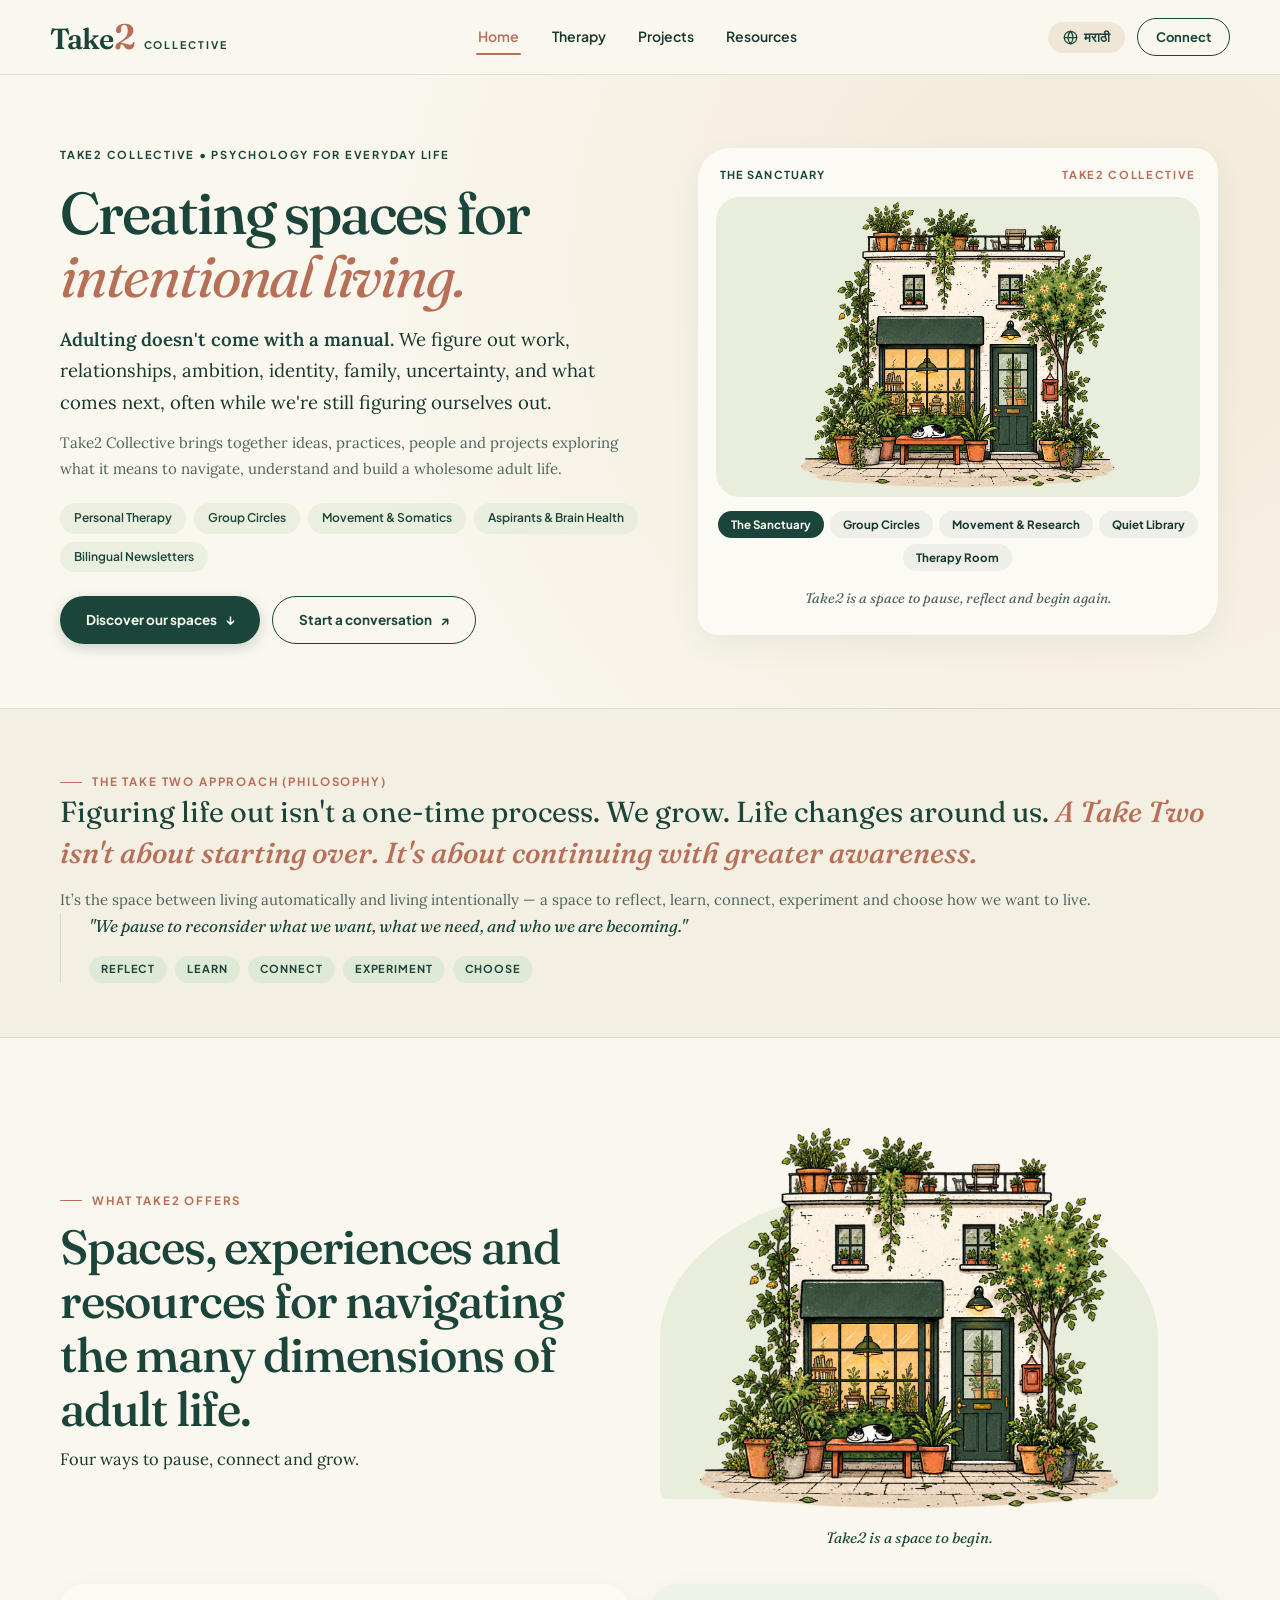
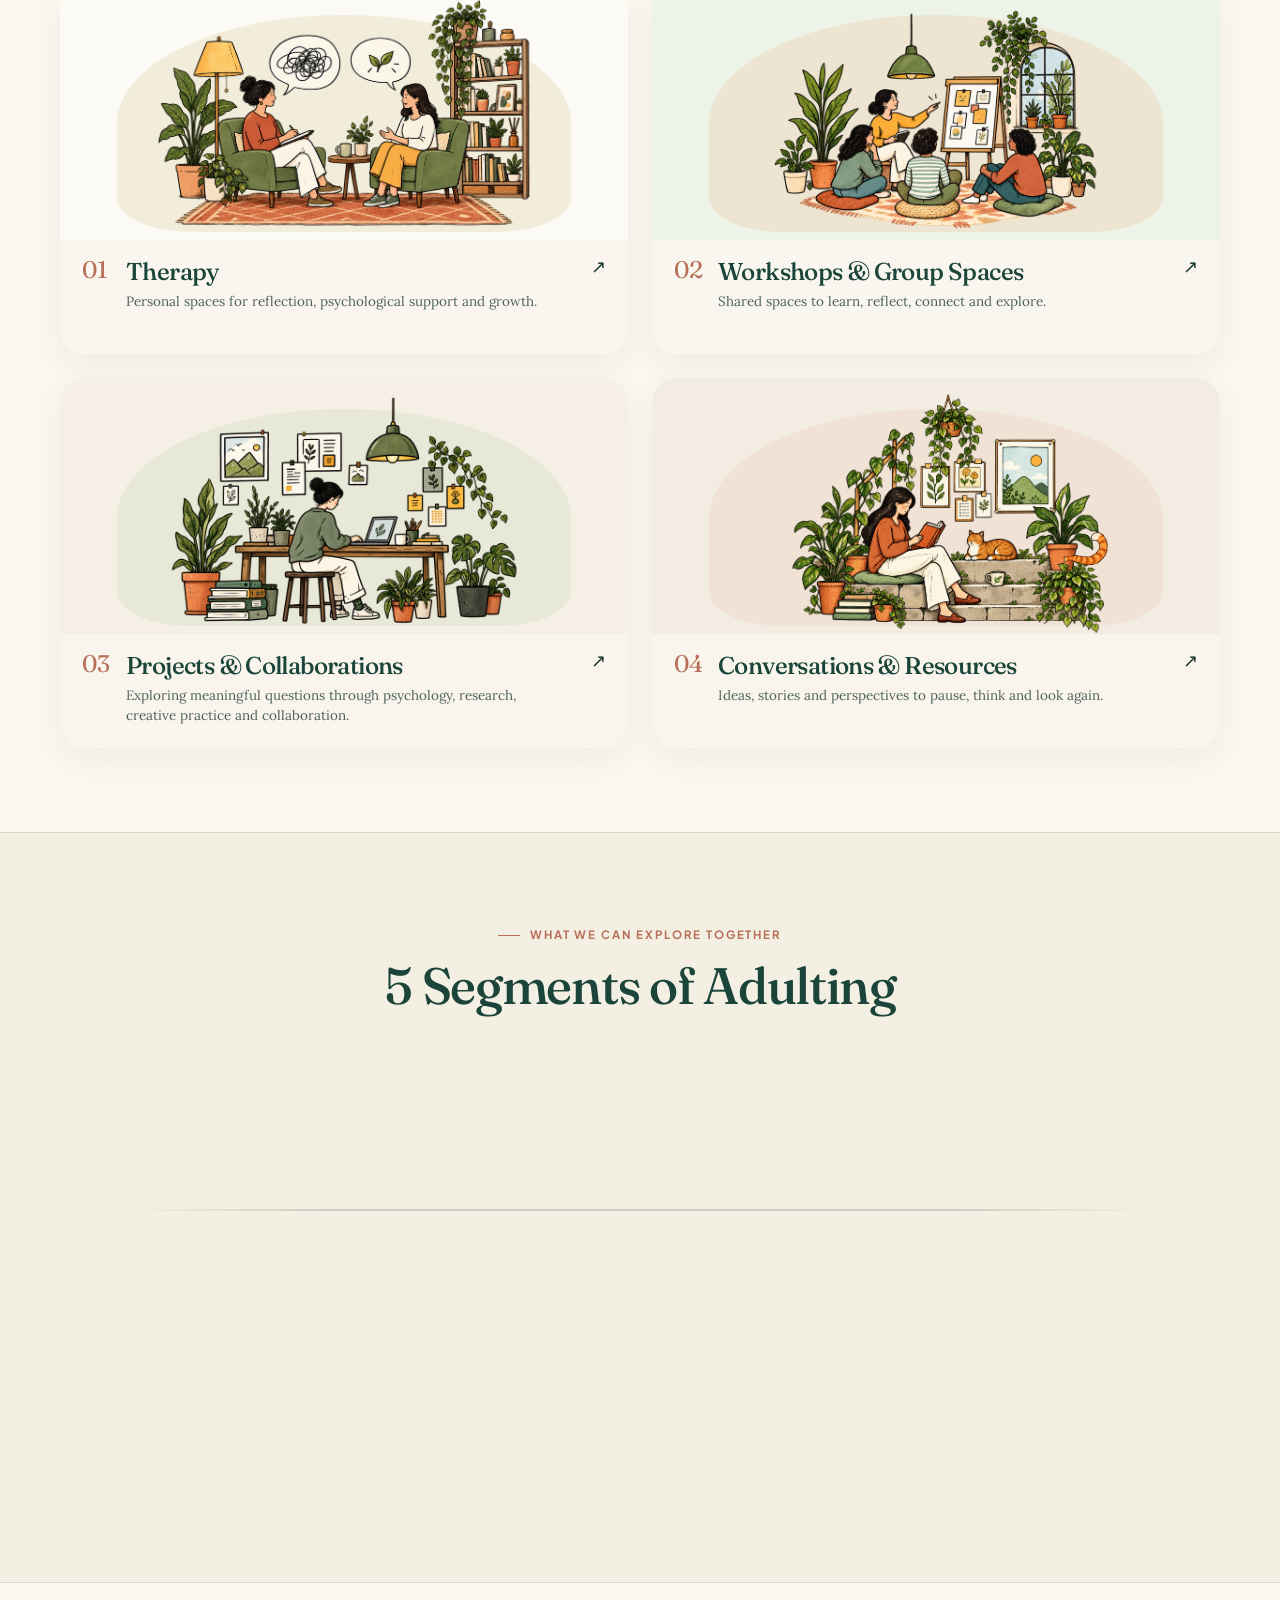
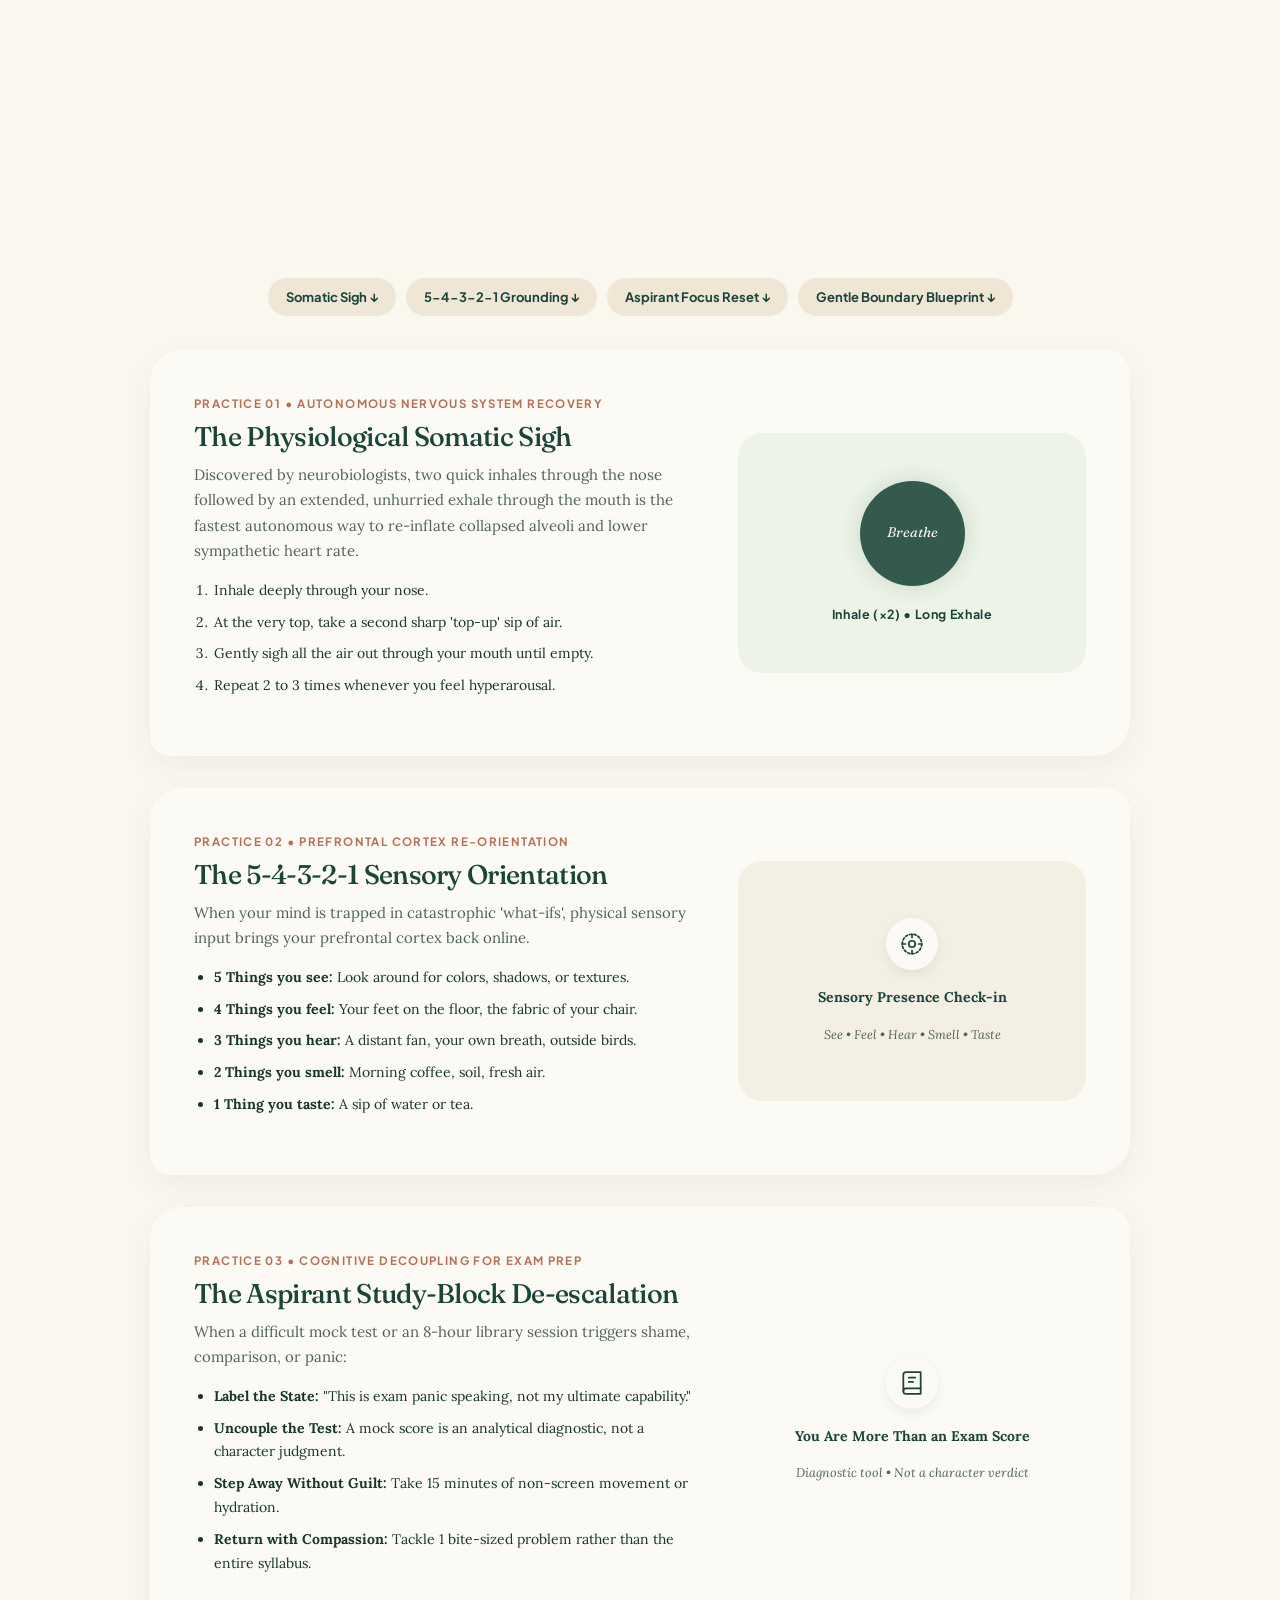
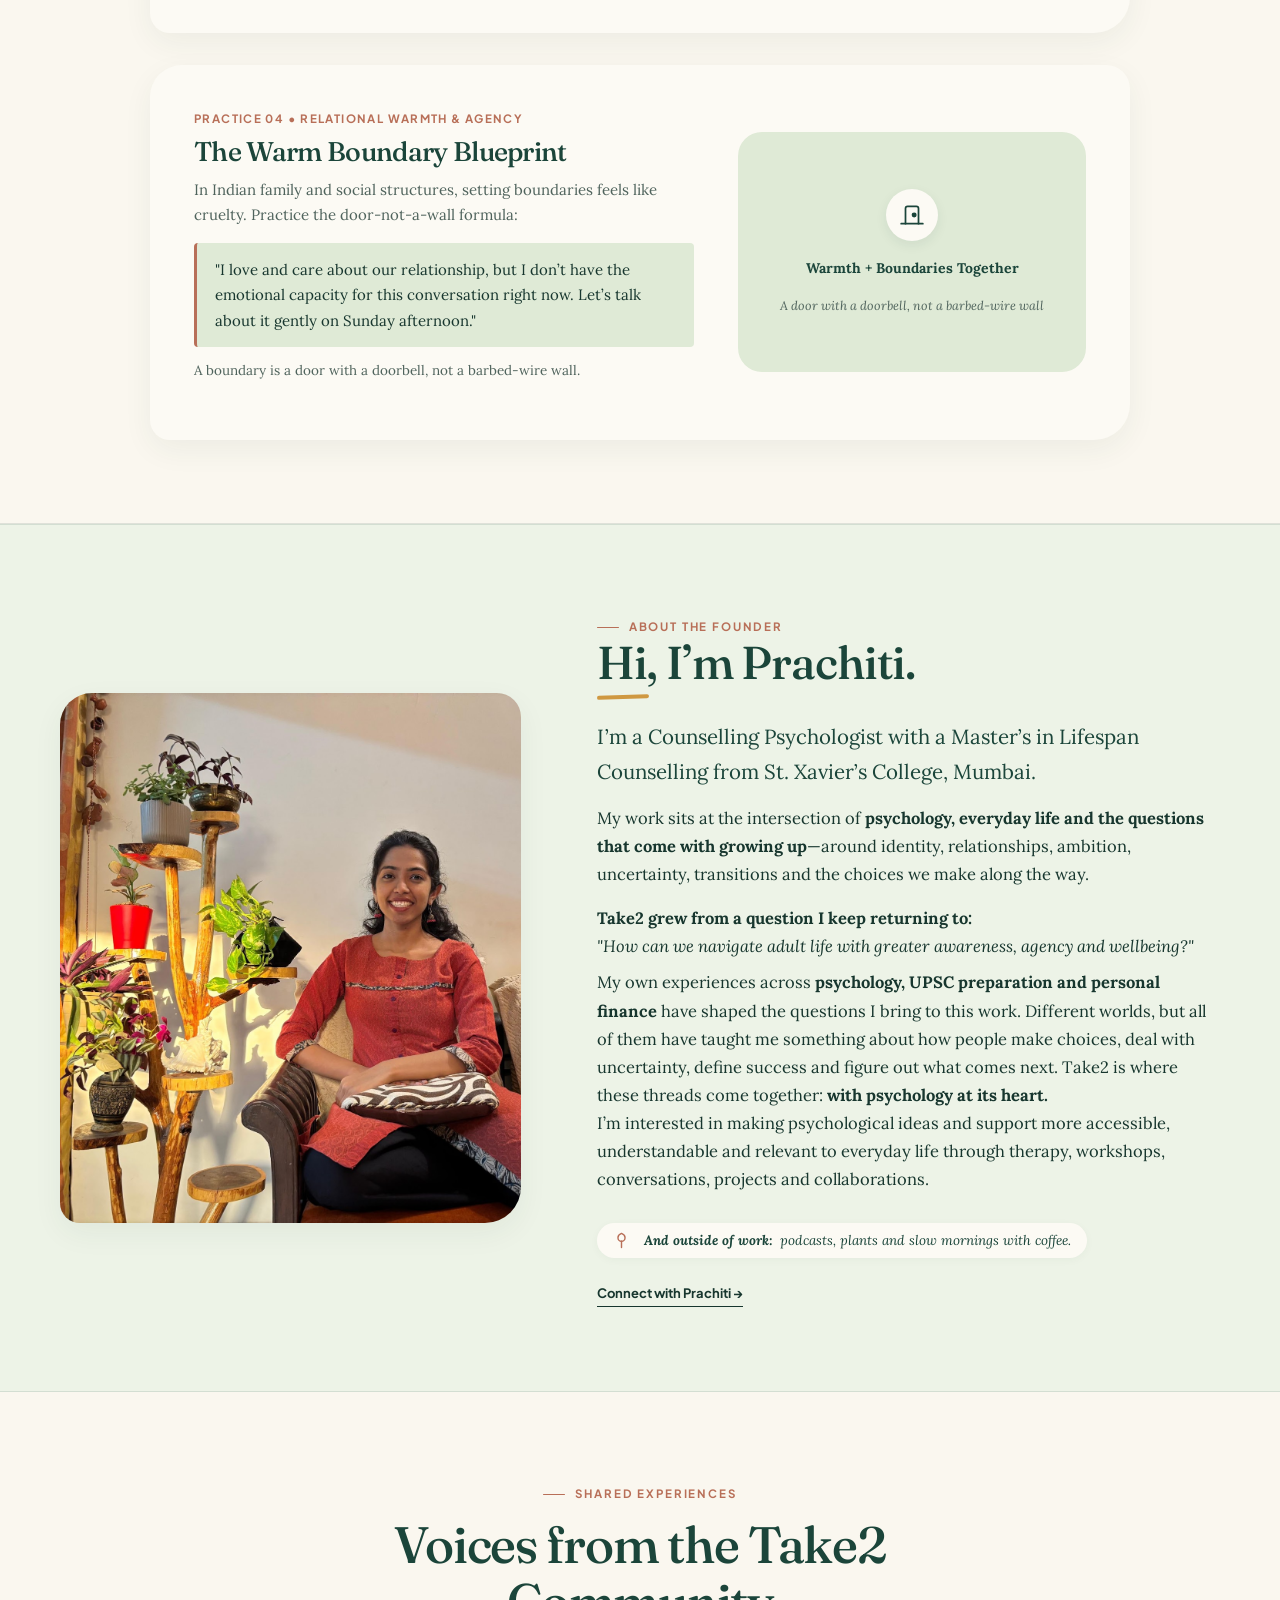
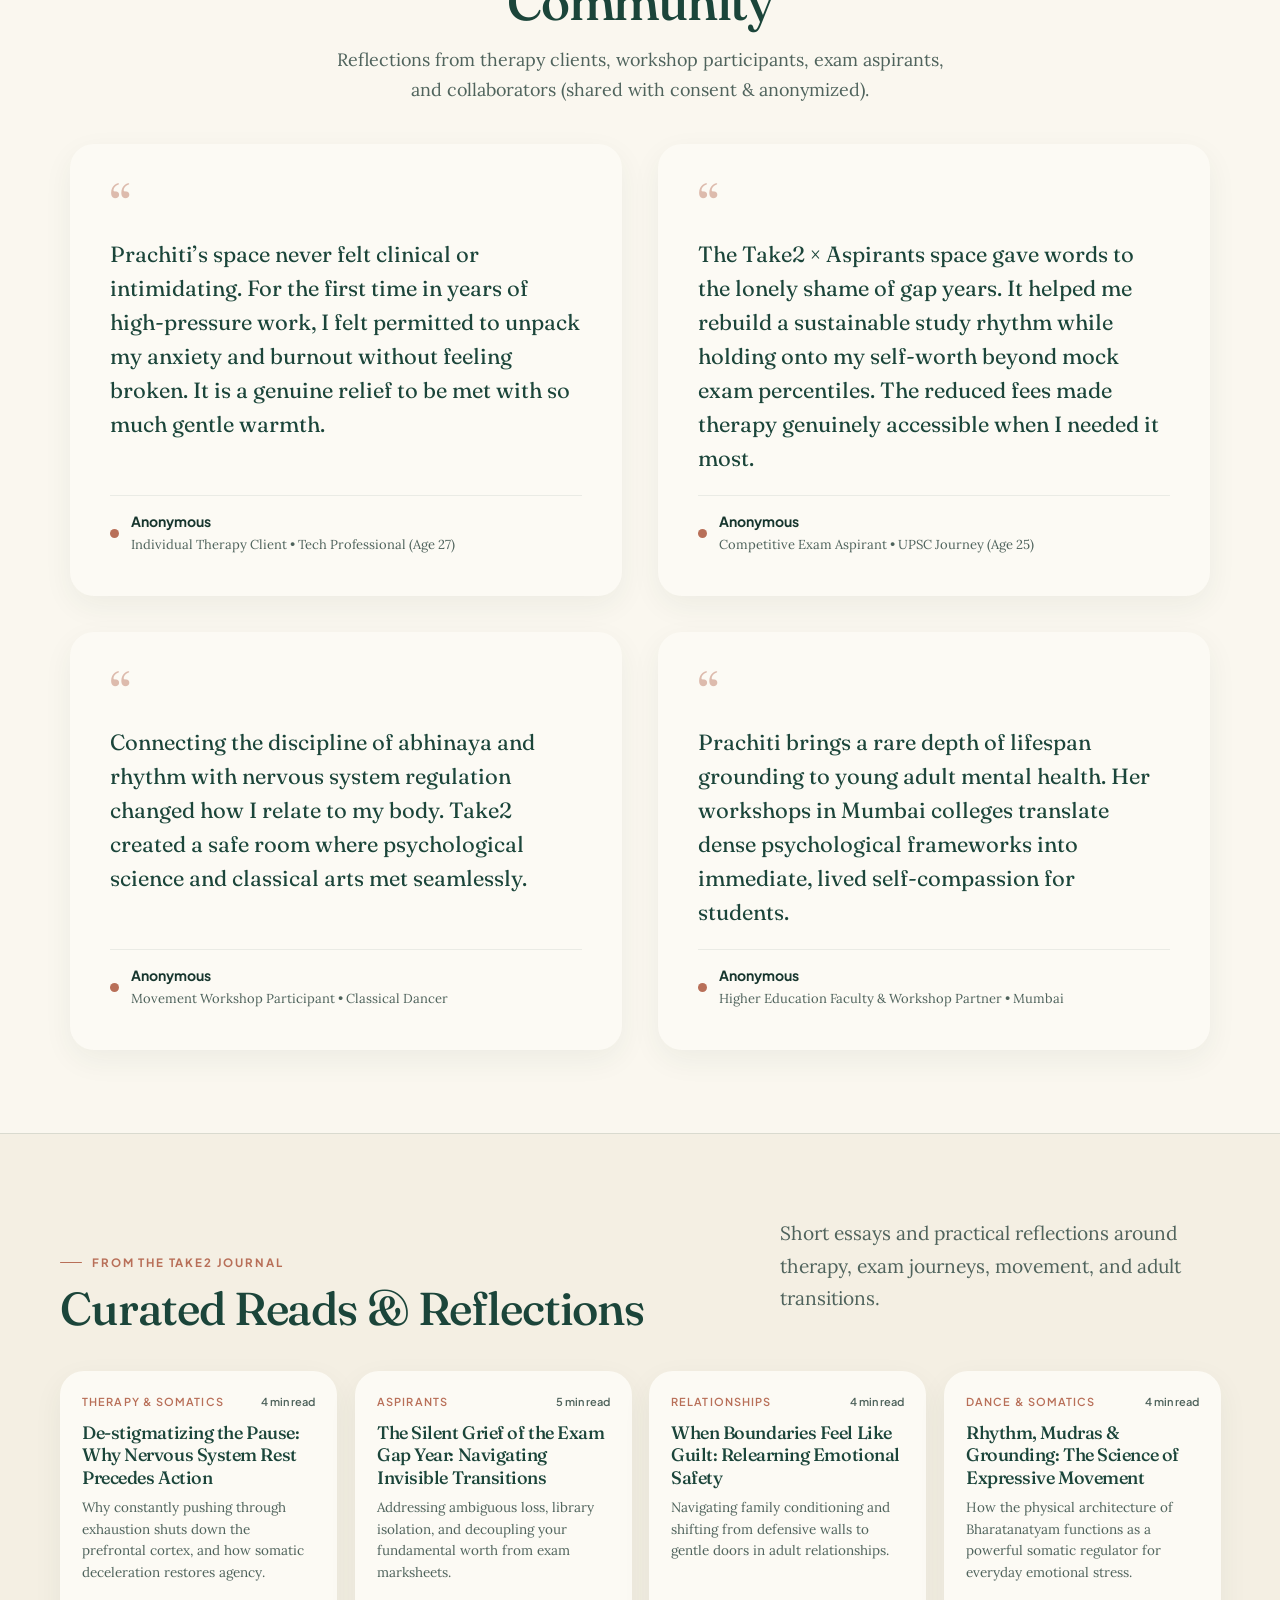
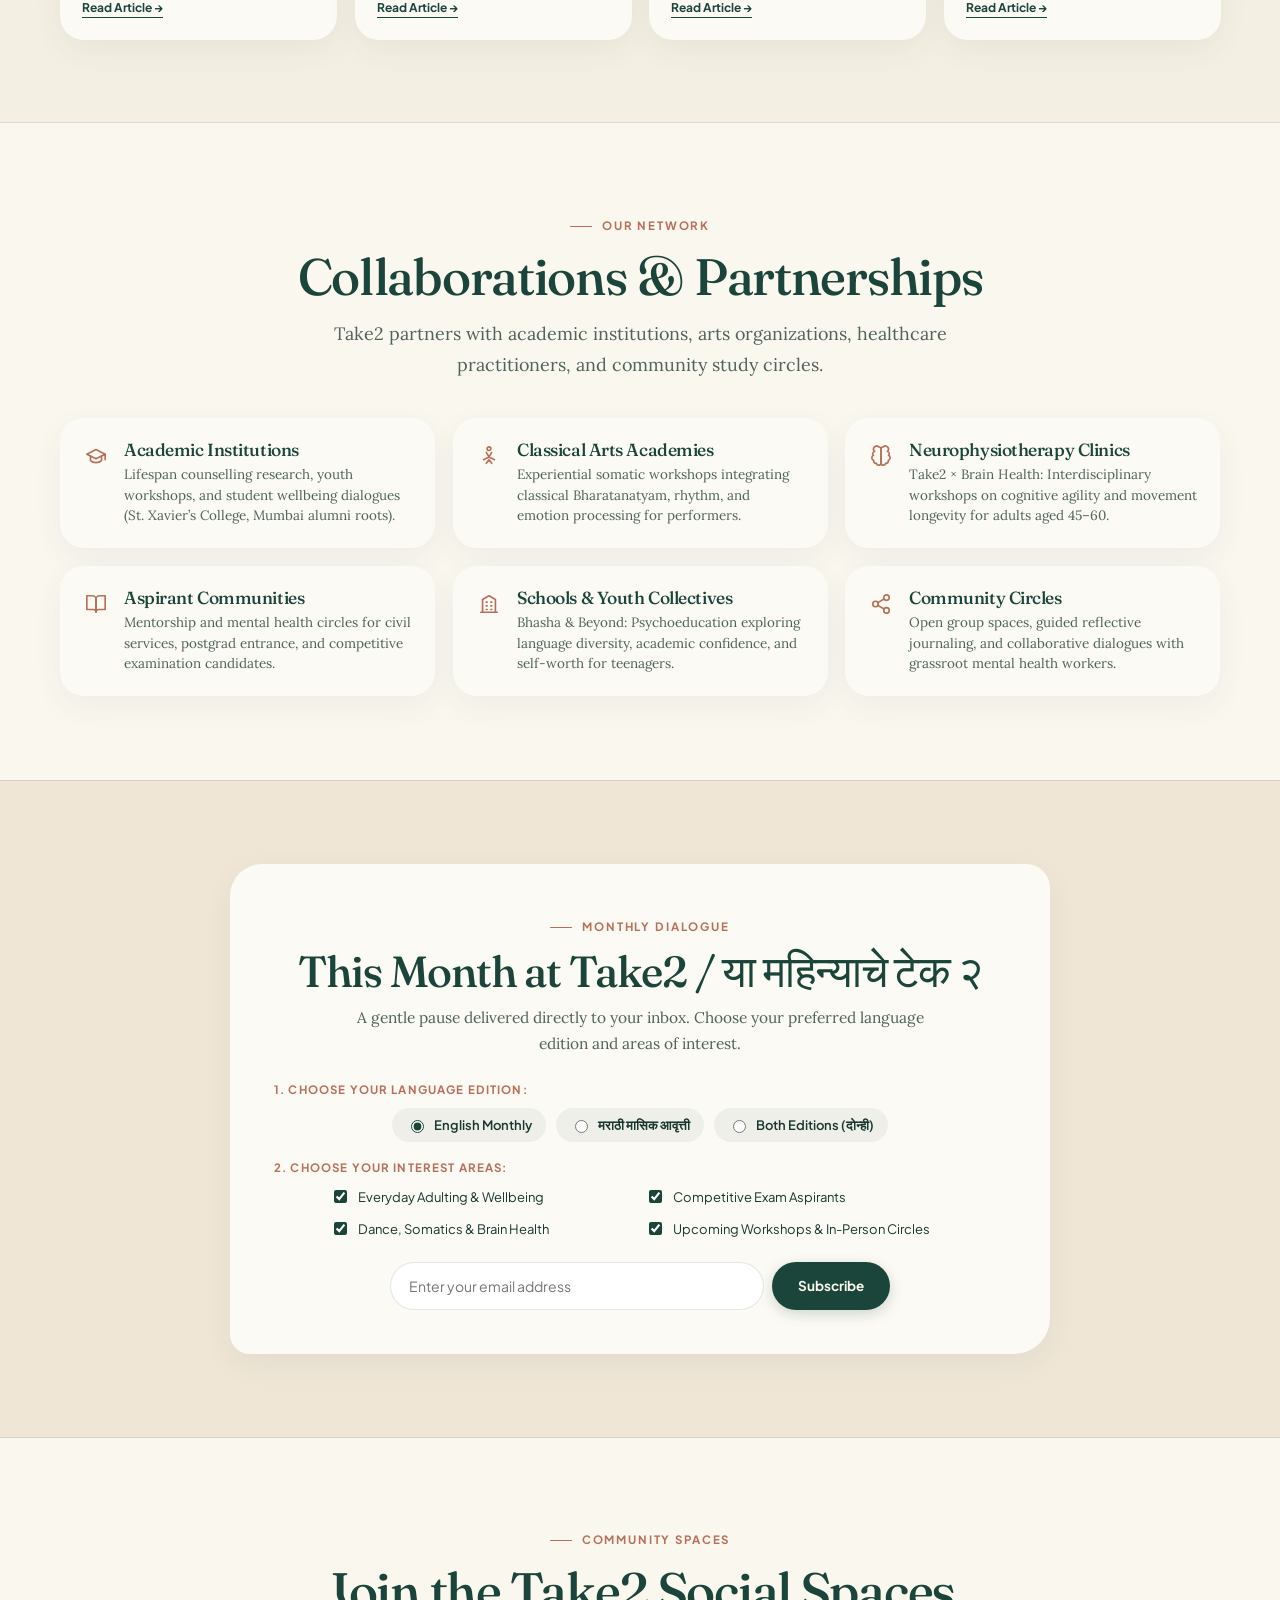
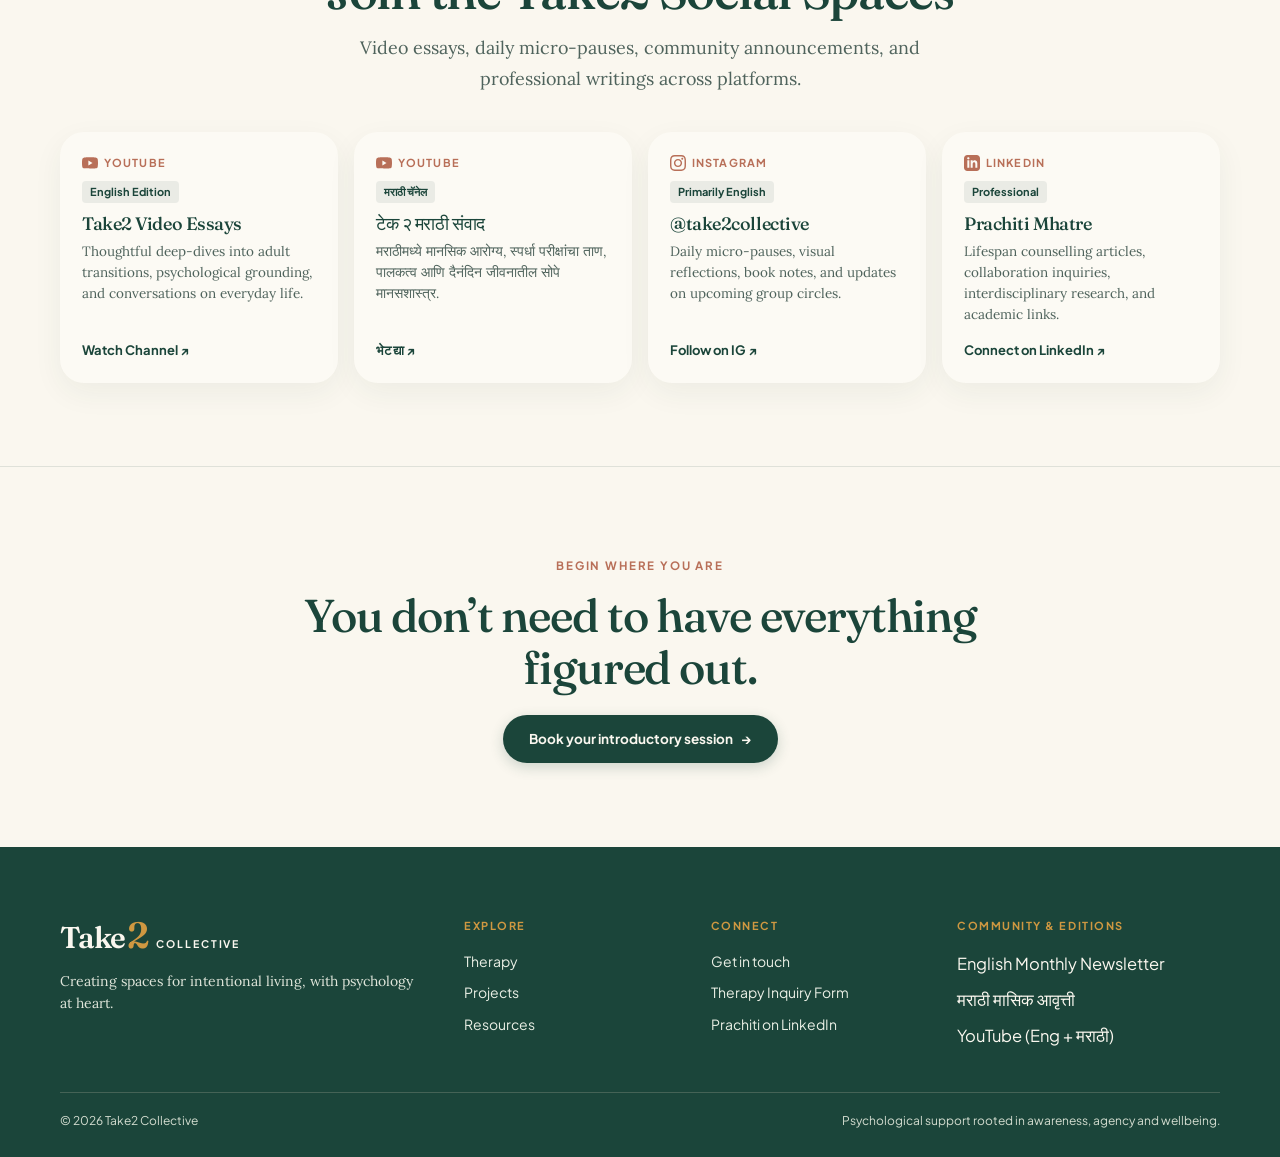
==== index.html @ 2ec609bd "Revamp Take2 Collective website: Unboxed cozy sanctuary design, smooth scroll animations, mobile opt" ====
<!doctype html>
<html lang="en">
<head>
  <meta charset="utf-8">
  <meta name="viewport" content="width=device-width, initial-scale=1">
  <meta name="theme-color" content="#1A463B">
  <title>Take2 Collective — Creating spaces for intentional living</title>
  <meta name="description" content="Take2 Collective brings together ideas, practices, people and projects exploring what it means to navigate, understand and build a wholesome adult life.">
  <link rel="icon" type="image/svg+xml" href="data:image/svg+xml,%3Csvg xmlns='http://www.w3.org/2000/svg' viewBox='0 0 64 64'%3E%3Crect width='64' height='64' rx='17' fill='%231D443C'/%3E%3Cpath d='M13 42c8-13 16-21 25-22 8-1 13 3 13 9 0 8-9 13-21 16' fill='none' stroke='%23F8F5EB' stroke-width='6' stroke-linecap='round'/%3E%3Ccircle cx='45' cy='17' r='5' fill='%23D6A33B'/%3E%3C/svg%3E">
  <link rel="stylesheet" href="styles.css">
</head>
<body>
  <!-- Top Reading / Flow Progress Indicator -->
  <div class="scroll-progress-line" id="scrollProgressLine" aria-hidden="true"></div>

  <a class="skip" href="#main">Skip to content</a>

  <!-- Header -->
  <header class="site-header" id="siteHeader">
    <div class="header-inner">
      <a class="brand" href="index.html" aria-label="Take2 Collective home">
        Take<span class="brand-mark">2</span><span>Collective</span>
      </a>
      
      <nav class="desktop-nav" aria-label="Main navigation">
        <a href="index.html" aria-current="page" data-i18n="nav.home">Home</a>
        <a href="therapy.html" data-i18n="nav.therapy">Therapy</a>
        <a href="projects.html" data-i18n="nav.projects">Projects</a>
        <a href="resources.html" data-i18n="nav.resources">Resources</a>
      </nav>

      <div class="header-actions">
        <!-- Marathi / English Language Toggle -->
        <button type="button" class="lang-toggle-btn" aria-label="Switch language to Marathi">
          <svg width="15" height="15" viewBox="0 0 24 24" fill="none" stroke="currentColor" stroke-width="2" stroke-linecap="round" stroke-linejoin="round">
            <circle cx="12" cy="12" r="10"></circle>
            <line x1="2" y1="12" x2="22" y2="12"></line>
            <path d="M12 2a15.3 15.3 0 0 1 4 10 15.3 15.3 0 0 1-4 10 15.3 15.3 0 0 1-4-10 15.3 15.3 0 0 1 4-10z"></path>
          </svg>
          <span class="lang-label">मराठी</span>
        </button>
        <a class="nav-cta" href="connect.html" data-i18n="nav.cta">Connect</a>
      </div>

      <details class="mobile-nav">
        <summary>Menu</summary>
        <nav aria-label="Mobile navigation">
          <a href="index.html" aria-current="page" data-i18n="nav.home">Home</a>
          <a href="therapy.html" data-i18n="nav.therapy">Therapy</a>
          <a href="projects.html" data-i18n="nav.projects">Projects</a>
          <a href="resources.html" data-i18n="nav.resources">Resources</a>
          <a href="connect.html" data-i18n="nav.connect">Connect</a>
        </nav>
      </details>
    </div>
  </header>

  <main id="main">
    <!-- Hero Section: Creating spaces for intentional living -->
    <section class="home-hero" aria-labelledby="hero-title">
      <div class="wrap home-hero-grid">
        <div class="home-hero-copy reveal-on-scroll">
          <div class="hero-kicker">
            <span class="hero-kicker-badge" data-i18n="hero.kicker">Take2 Collective • Psychology for Everyday Life</span>
          </div>

          <h1 id="hero-title" data-i18n="hero.title">
            Creating spaces for <em>intentional living.</em>
          </h1>

          <p class="hero-premise" data-i18n="hero.premise">
            <strong>Adulting doesn't come with a manual.</strong> We figure out work, relationships, ambition, identity, family, uncertainty, and what comes next, often while we're still figuring ourselves out.
          </p>

          <p class="hero-collective-desc" data-i18n="hero.collective">
            Take2 Collective brings together ideas, practices, people and projects exploring what it means to navigate, understand and build a wholesome adult life.
          </p>

          <!-- Core Scope Badges -->
          <div class="hero-pillars-row" aria-label="Take2 Pillars">
            <span class="pillar-badge" data-i18n="hero.tag.therapy">Personal Therapy</span>
            <span class="pillar-badge" data-i18n="hero.tag.workshops">Group Circles</span>
            <span class="pillar-badge" data-i18n="hero.tag.dance">Movement &amp; Somatics</span>
            <span class="pillar-badge" data-i18n="hero.tag.aspirants">Aspirants &amp; Brain Health</span>
            <span class="pillar-badge" data-i18n="hero.tag.newsletter">Bilingual Newsletters</span>
          </div>

          <div class="button-row">
            <a class="button button-primary" href="#offers-title" data-i18n="hero.btn.spaces">
              Discover our spaces <span aria-hidden="true">↓</span>
            </a>
            <a class="button button-outline" href="connect.html" data-i18n="hero.btn.connect">
              Start a conversation <span aria-hidden="true">↗</span>
            </a>
          </div>
        </div>

        <!-- Interactive Collective Sanctuary Showcase -->
        <div class="hero-sanctuary-stage reveal-on-scroll reveal-slide-right">
          <div class="sanctuary-card">
            <div class="sanctuary-header">
              <span class="sanctuary-badge" id="heroSpaceBadge">The Sanctuary</span>
              <span class="small-label">Take2 Collective</span>
            </div>

            <div class="sanctuary-canvas">
              <img id="heroSpaceImage" class="sanctuary-img" src="take2-house.png" alt="Illustrated Take2 sanctuary building surrounded by plants and warm light" width="650" height="540">
              <img class="falling-leaf leaf-one" src="falling-leaf.png" alt="" aria-hidden="true">
              <img class="falling-leaf leaf-two" src="falling-leaf.png" alt="" aria-hidden="true">
              <img class="falling-leaf leaf-three" src="falling-leaf.png" alt="" aria-hidden="true">
            </div>

            <!-- Space Switcher Tabs -->
            <div class="space-switcher-tabs" role="tablist" aria-label="Explore Collective Spaces">
              <button type="button" class="space-tab-btn active" data-space="house" role="tab" aria-selected="true">The Sanctuary</button>
              <button type="button" class="space-tab-btn" data-space="workshops" role="tab" aria-selected="false">Group Circles</button>
              <button type="button" class="space-tab-btn" data-space="movement" role="tab" aria-selected="false">Movement &amp; Research</button>
              <button type="button" class="space-tab-btn" data-space="resources" role="tab" aria-selected="false">Quiet Library</button>
              <button type="button" class="space-tab-btn" data-space="therapy" role="tab" aria-selected="false">Therapy Room</button>
            </div>

            <figcaption class="sanctuary-caption" id="heroSpaceCaption" data-i18n="offers.caption">
              Take2 is a space to pause, reflect and begin again.
            </figcaption>
          </div>
        </div>
      </div>
    </section>

    <!-- Embedded Philosophy Manifesto Scroll: Innovatively placed, removing the awkward standalone section -->
    <section class="philosophy-strip" aria-labelledby="philosophy-title">
      <div class="wrap">
        <div class="manifesto-box reveal-on-scroll">
          <div class="manifesto-copy">
            <span class="eyebrow" data-i18n="manifesto.title">The Take Two Approach (Philosophy)</span>
            <div class="manifesto-lead" data-i18n="manifesto.lead">
              Figuring life out isn't a one-time process. We grow. Life changes around us. <em>A Take Two isn't about starting over. It's about continuing with greater awareness.</em>
            </div>
            <p data-i18n="manifesto.desc">
              It’s the space between living automatically and living intentionally — a space to reflect, learn, connect, experiment and choose how we want to live.
            </p>
          </div>

          <div class="manifesto-side">
            <p class="manifesto-side-quote">
              "We pause to reconsider what we want, what we need, and who we are becoming."
            </p>
            <div class="manifesto-pillars-list">
              <span class="manifesto-pill">Reflect</span>
              <span class="manifesto-pill">Learn</span>
              <span class="manifesto-pill">Connect</span>
              <span class="manifesto-pill">Experiment</span>
              <span class="manifesto-pill">Choose</span>
            </div>
          </div>
        </div>
      </div>
    </section>

    <!-- What Take2 Offers -->
    <section class="section illustrated-offers" id="offers-title" aria-labelledby="offers-heading">
      <div class="wrap">
        <div class="offers-top reveal-on-scroll">
          <div class="offers-intro">
            <span class="eyebrow" data-i18n="offers.eyebrow">What Take2 Offers</span>
            <h2 id="offers-heading" data-i18n="offers.title">
              Spaces, experiences and resources for navigating the many dimensions of adult life.
            </h2>
            <p data-i18n="offers.lead">Four ways to pause, connect and grow.</p>
          </div>
          <figure class="house-stage">
            <img class="house-building" src="take2-house.png" alt="Illustrated Take2 building surrounded by plants" width="500" height="420" loading="lazy">
            <figcaption data-i18n="offers.caption">Take2 is a space to begin.</figcaption>
          </figure>
        </div>

        <div class="offer-gallery reveal-stagger">
          <!-- 01 Therapy -->
          <a class="offer-story therapy-story" href="therapy.html">
            <div class="offer-visual">
              <img src="therapy-illustration.png" alt="Two people in a comfortable conversation room" width="1581" height="995" loading="lazy">
            </div>
            <div class="offer-story-copy">
              <span class="offer-index">01</span>
              <div>
                <h3 data-i18n="offers.01.title">Therapy</h3>
                <p data-i18n="offers.01.desc">Personal spaces for reflection, psychological support and growth.</p>
              </div>
              <span class="story-arrow" aria-hidden="true">↗</span>
            </div>
          </a>

          <!-- 02 Workshops -->
          <a class="offer-story workshop-story" href="connect.html">
            <div class="offer-visual">
              <img src="offer-workshops.png" alt="A small group learning together in a supportive circle" width="1536" height="1024" loading="lazy">
            </div>
            <div class="offer-story-copy">
              <span class="offer-index">02</span>
              <div>
                <h3 data-i18n="offers.02.title">Workshops &amp; Group Spaces</h3>
                <p data-i18n="offers.02.desc">Shared spaces to learn, reflect, connect and explore.</p>
              </div>
              <span class="story-arrow" aria-hidden="true">↗</span>
            </div>
          </a>

          <!-- 03 Projects -->
          <a class="offer-story projects-story" href="projects.html">
            <div class="offer-visual">
              <img src="offer-projects.png" alt="Person exploring ideas at a desk with plants and notes" width="1536" height="1024" loading="lazy">
            </div>
            <div class="offer-story-copy">
              <span class="offer-index">03</span>
              <div>
                <h3 data-i18n="offers.03.title">Projects &amp; Collaborations</h3>
                <p data-i18n="offers.03.desc">Exploring meaningful questions through psychology, research, creative practice and collaboration.</p>
              </div>
              <span class="story-arrow" aria-hidden="true">↗</span>
            </div>
          </a>

          <!-- 04 Resources -->
          <a class="offer-story resources-story" href="resources.html">
            <div class="offer-visual resources-visual">
              <img src="offer-resources.png" alt="Person reading quietly beside plants and a resting cat" width="1535" height="1025" loading="lazy">
              <img class="cat-tail" src="cat-tail.png" alt="" aria-hidden="true">
            </div>
            <div class="offer-story-copy">
              <span class="offer-index">04</span>
              <div>
                <h3 data-i18n="offers.04.title">Conversations &amp; Resources</h3>
                <p data-i18n="offers.04.desc">Ideas, stories and perspectives to pause, think and look again.</p>
              </div>
              <span class="story-arrow" aria-hidden="true">↗</span>
            </div>
          </a>
        </div>
      </div>
    </section>

    <!-- 5 Segments of Adulting: Unboxed Flow Stream with Botanical Elements -->
    <section class="section adulting-section" aria-labelledby="adulting-title">
      <div class="wrap">
        <div class="centered-heading reveal-on-scroll">
          <span class="eyebrow" data-i18n="adulting.eyebrow">What We Can Explore Together</span>
          <h2 id="adulting-title" data-i18n="adulting.title">5 Segments of Adulting</h2>
        </div>
        <p class="adulting-philosophy-quote reveal-on-scroll" data-i18n="adulting.note">
          "These aren't boxes you need to fit into. Our lives rarely come with neatly separated concerns. We can explore what is happening for you in the context of your experiences, relationships, circumstances and aspirations."
        </p>

        <div class="adulting-flow-stream reveal-stagger">
          <!-- 01 Wellbeing -->
          <div class="adulting-aspect">
            <div class="aspect-header">
              <span class="aspect-number">01</span>
              <div class="aspect-botanical-symbol" aria-hidden="true" title="Wellbeing &amp; Rest">
                <svg viewBox="0 0 24 24" fill="none" stroke="currentColor" stroke-width="1.8" stroke-linecap="round" stroke-linejoin="round">
                  <path d="M12 22v-9"/>
                  <path d="M12 13a5 5 0 0 0 5-5c0-4-5-6-5-6s-5 2-5 6a5 5 0 0 0 5 5z"/>
                  <path d="M12 17a4 4 0 0 1 4-4"/>
                </svg>
              </div>
            </div>
            <h3 data-i18n="adulting.01.name">Wellbeing</h3>
            <div class="aspect-question" data-i18n="adulting.01.q">How am I actually doing?</div>
            <p class="aspect-text" data-i18n="adulting.01.desc">
              Stress · Anxiety · Burnout · Emotional overwhelm · Self-care · Motivation · Performance · Rest
            </p>
            <div class="aspect-tags-cloud">
              <span class="aspect-tag-pill">Burnout</span>
              <span class="aspect-tag-pill">Somatic Pause</span>
              <span class="aspect-tag-pill">Rest</span>
            </div>
          </div>

          <!-- 02 Identity -->
          <div class="adulting-aspect">
            <div class="aspect-header">
              <span class="aspect-number">02</span>
              <div class="aspect-botanical-symbol" aria-hidden="true" title="Identity &amp; Agency">
                <svg viewBox="0 0 24 24" fill="none" stroke="currentColor" stroke-width="1.8" stroke-linecap="round" stroke-linejoin="round">
                  <circle cx="12" cy="12" r="5"/>
                  <path d="M12 1v2M12 21v2M4.22 4.22l1.42 1.42M18.36 18.36l1.42 1.42M1 12h2M21 12h2M4.22 19.78l1.42-1.42M18.36 5.64l1.42-1.42"/>
                </svg>
              </div>
            </div>
            <h3 data-i18n="adulting.02.name">Identity</h3>
            <div class="aspect-question" data-i18n="adulting.02.q">Who am I — and who am I becoming?</div>
            <p class="aspect-text" data-i18n="adulting.02.desc">
              Self-worth · Confidence · Values · Beliefs · Purpose · Changing identities · Expectations
            </p>
            <div class="aspect-tags-cloud">
              <span class="aspect-tag-pill">Self-Worth</span>
              <span class="aspect-tag-pill">Values</span>
              <span class="aspect-tag-pill">Agency</span>
            </div>
          </div>

          <!-- 03 Relationships -->
          <div class="adulting-aspect">
            <div class="aspect-header">
              <span class="aspect-number">03</span>
              <div class="aspect-botanical-symbol" aria-hidden="true" title="Relationships &amp; Boundaries">
                <svg viewBox="0 0 24 24" fill="none" stroke="currentColor" stroke-width="1.8" stroke-linecap="round" stroke-linejoin="round">
                  <path d="M2 22c1.5-6 6-10 12-10 4 0 8 3 8 8"/>
                  <path d="M22 2c-1.5 6-6 10-12 10-4 0-8-3-8-8"/>
                  <circle cx="12" cy="12" r="2.5"/>
                </svg>
              </div>
            </div>
            <h3 data-i18n="adulting.03.name">Relationships</h3>
            <div class="aspect-question" data-i18n="adulting.03.q">How do I relate to myself and others?</div>
            <p class="aspect-text" data-i18n="adulting.03.desc">
              Family · Friendships · Romantic relationships · Boundaries · Communication · Conflict · Belonging · Expectations
            </p>
            <div class="aspect-tags-cloud">
              <span class="aspect-tag-pill">Boundaries</span>
              <span class="aspect-tag-pill">Communication</span>
              <span class="aspect-tag-pill">Safety</span>
            </div>
          </div>

          <!-- 04 Transitions -->
          <div class="adulting-aspect">
            <div class="aspect-header">
              <span class="aspect-number">04</span>
              <div class="aspect-botanical-symbol" aria-hidden="true" title="Transitions &amp; Change">
                <svg viewBox="0 0 24 24" fill="none" stroke="currentColor" stroke-width="1.8" stroke-linecap="round" stroke-linejoin="round">
                  <path d="M2 12c3-4 6-4 9 0s6 4 9 0"/>
                  <path d="M2 17c3-4 6-4 9 0s6 4 9 0"/>
                  <path d="M2 7c3-4 6-4 9 0s6 4 9 0"/>
                </svg>
              </div>
            </div>
            <h3 data-i18n="adulting.04.name">Transitions</h3>
            <div class="aspect-question" data-i18n="adulting.04.q">What happens when life changes?</div>
            <p class="aspect-text" data-i18n="adulting.04.desc">
              College → Work · Exams → Uncertainty · Career changes · Breakups · Setbacks · Relocation · Changing roles · Becoming an adult
            </p>
            <div class="aspect-tags-cloud">
              <span class="aspect-tag-pill">Aspirants</span>
              <span class="aspect-tag-pill">Career Pivots</span>
              <span class="aspect-tag-pill">Uncertainty</span>
            </div>
          </div>

          <!-- 05 Growth -->
          <div class="adulting-aspect">
            <div class="aspect-header">
              <span class="aspect-number">05</span>
              <div class="aspect-botanical-symbol" aria-hidden="true" title="Flourishing &amp; Growth">
                <svg viewBox="0 0 24 24" fill="none" stroke="currentColor" stroke-width="1.8" stroke-linecap="round" stroke-linejoin="round">
                  <path d="M12 22V8"/>
                  <path d="M12 8C12 4 16 2 19 3c1 3-1 7-5 7"/>
                  <path d="M12 13c-4-1-6-5-5-8 3 0 7 2 7 6"/>
                  <path d="M12 17c3-1 5-4 5-6"/>
                </svg>
              </div>
            </div>
            <h3 data-i18n="adulting.05.name">Growth</h3>
            <div class="aspect-question" data-i18n="adulting.05.q">What does it mean to build a life that feels like mine?</div>
            <p class="aspect-text" data-i18n="adulting.05.desc">
              Meaning · Intentionality · Resilience · Achievement · Choices · Behaviour change · Flourishing
            </p>
            <div class="aspect-tags-cloud">
              <span class="aspect-tag-pill">Resilience</span>
              <span class="aspect-tag-pill">Intentionality</span>
              <span class="aspect-tag-pill">Flourishing</span>
            </div>
          </div>
        </div>
      </div>
    </section>

    <!-- NEW: Interactive Take2 Regulation Toolkit: 100% Unboxed Flow Stream -->
    <section class="section toolkit-section" aria-labelledby="toolkit-title">
      <div class="wrap">
        <div class="centered-heading reveal-on-scroll">
          <span class="eyebrow" data-i18n="toolkit.eyebrow">Practical Psychology</span>
          <h2 id="toolkit-title" data-i18n="toolkit.title">Take2 Regulation Toolkit</h2>
          <p data-i18n="toolkit.lead">
            Gentle, somatic and psychological micro-practices you can experience right here in this cozy corner.
          </p>
        </div>

        <div class="toolkit-flow-container">
          <!-- Fluid quick jump chips with smooth scroll -->
          <div class="toolkit-jump-nav" aria-label="Jump to regulation practice">
            <a href="#tool-sigh" class="toolkit-jump-chip">Somatic Sigh ↓</a>
            <a href="#tool-sensory" class="toolkit-jump-chip">5-4-3-2-1 Grounding ↓</a>
            <a href="#tool-aspirants" class="toolkit-jump-chip">Aspirant Focus Reset ↓</a>
            <a href="#tool-boundary" class="toolkit-jump-chip">Gentle Boundary Blueprint ↓</a>
          </div>

          <div class="toolkit-stream">
            <!-- Practice 01: Somatic Sigh with Animated Pacer -->
            <article class="toolkit-flow-card reveal-on-scroll" id="tool-sigh">
              <div class="toolkit-flow-grid">
                <div class="toolkit-copy">
                  <div class="toolkit-step-badge">Practice 01 &bull; Autonomous Nervous System Recovery</div>
                  <h3>The Physiological Somatic Sigh</h3>
                  <p>
                    Discovered by neurobiologists, two quick inhales through the nose followed by an extended, unhurried exhale through the mouth is the fastest autonomous way to re-inflate collapsed alveoli and lower sympathetic heart rate.
                  </p>
                  <ol class="toolkit-steps-list">
                    <li>Inhale deeply through your nose.</li>
                    <li>At the very top, take a second sharp 'top-up' sip of air.</li>
                    <li>Gently sigh all the air out through your mouth until empty.</li>
                    <li>Repeat 2 to 3 times whenever you feel hyperarousal.</li>
                  </ol>
                </div>
                <div class="breath-bubble-stage">
                  <div class="breath-circle">Breathe</div>
                  <span class="breath-label">Inhale (×2) &bull; Long Exhale</span>
                </div>
              </div>
            </article>

            <!-- Practice 02: 5-4-3-2-1 Sensory Grounding -->
            <article class="toolkit-flow-card reveal-on-scroll" id="tool-sensory">
              <div class="toolkit-flow-grid">
                <div class="toolkit-copy">
                  <div class="toolkit-step-badge">Practice 02 &bull; Prefrontal Cortex Re-Orientation</div>
                  <h3>The 5-4-3-2-1 Sensory Orientation</h3>
                  <p>
                    When your mind is trapped in catastrophic 'what-ifs', physical sensory input brings your prefrontal cortex back online.
                  </p>
                  <ul class="toolkit-steps-list">
                    <li><strong>5 Things you see:</strong> Look around for colors, shadows, or textures.</li>
                    <li><strong>4 Things you feel:</strong> Your feet on the floor, the fabric of your chair.</li>
                    <li><strong>3 Things you hear:</strong> A distant fan, your own breath, outside birds.</li>
                    <li><strong>2 Things you smell:</strong> Morning coffee, soil, fresh air.</li>
                    <li><strong>1 Thing you taste:</strong> A sip of water or tea.</li>
                  </ul>
                </div>
                <div class="breath-bubble-stage" style="background: var(--sand-warm);">
                  <div class="aspect-botanical-symbol" style="width: 52px; height: 52px; margin: 0 auto 10px;" aria-hidden="true">
                    <svg viewBox="0 0 24 24" fill="none" stroke="currentColor" stroke-width="1.8" stroke-linecap="round" stroke-linejoin="round" style="width: 26px; height: 26px;">
                      <circle cx="12" cy="12" r="3"/>
                      <path d="M3 12h3M18 12h3M12 3v3M12 18v3"/>
                      <circle cx="12" cy="12" r="9" stroke-dasharray="2 2"/>
                    </svg>
                  </div>
                  <p style="margin-top: 6px; font-weight: 700; color: var(--moss); font-size: 14px;">Sensory Presence Check-in</p>
                  <span style="font-size: 12.5px; color: var(--muted); font-style: italic;">See &bull; Feel &bull; Hear &bull; Smell &bull; Taste</span>
                </div>
              </div>
            </article>

            <!-- Practice 03: Aspirants Reset -->
            <article class="toolkit-flow-card reveal-on-scroll" id="tool-aspirants">
              <div class="toolkit-flow-grid">
                <div class="toolkit-copy">
                  <div class="toolkit-step-badge">Practice 03 &bull; Cognitive Decoupling for Exam Prep</div>
                  <h3>The Aspirant Study-Block De-escalation</h3>
                  <p>
                    When a difficult mock test or an 8-hour library session triggers shame, comparison, or panic:
                  </p>
                  <ul class="toolkit-steps-list">
                    <li><strong>Label the State:</strong> "This is exam panic speaking, not my ultimate capability."</li>
                    <li><strong>Uncouple the Test:</strong> A mock score is an analytical diagnostic, not a character judgment.</li>
                    <li><strong>Step Away Without Guilt:</strong> Take 15 minutes of non-screen movement or hydration.</li>
                    <li><strong>Return with Compassion:</strong> Tackle 1 bite-sized problem rather than the entire syllabus.</li>
                  </ul>
                </div>
                <div class="breath-bubble-stage" style="background: var(--sand-light);">
                  <div class="aspect-botanical-symbol" style="width: 52px; height: 52px; margin: 0 auto 10px;" aria-hidden="true">
                    <svg viewBox="0 0 24 24" fill="none" stroke="currentColor" stroke-width="1.8" stroke-linecap="round" stroke-linejoin="round" style="width: 26px; height: 26px;">
                      <path d="M4 19.5A2.5 2.5 0 0 1 6.5 17H20"/>
                      <path d="M6.5 2H20v20H6.5A2.5 2.5 0 0 1 4 19.5v-15A2.5 2.5 0 0 1 6.5 2z"/>
                      <line x1="9" y1="7" x2="15" y2="7"/>
                      <line x1="9" y1="11" x2="13" y2="11"/>
                    </svg>
                  </div>
                  <p style="margin-top: 6px; font-weight: 700; color: var(--moss); font-size: 14px;">You Are More Than an Exam Score</p>
                  <span style="font-size: 12.5px; color: var(--muted); font-style: italic;">Diagnostic tool &bull; Not a character verdict</span>
                </div>
              </div>
            </article>

            <!-- Practice 04: Gentle Boundary Script -->
            <article class="toolkit-flow-card reveal-on-scroll" id="tool-boundary">
              <div class="toolkit-flow-grid">
                <div class="toolkit-copy">
                  <div class="toolkit-step-badge">Practice 04 &bull; Relational Warmth &amp; Agency</div>
                  <h3>The Warm Boundary Blueprint</h3>
                  <p>
                    In Indian family and social structures, setting boundaries feels like cruelty. Practice the door-not-a-wall formula:
                  </p>
                  <blockquote style="margin: 12px 0; font-family: var(--serif); font-size: 15px; background: var(--sage); padding: 14px 18px; border-left: 3px solid var(--terra); border-radius: 4px;">
                    "I love and care about our relationship, but I don’t have the emotional capacity for this conversation right now. Let’s talk about it gently on Sunday afternoon."
                  </blockquote>
                  <p style="font-size: 13.5px;">A boundary is a door with a doorbell, not a barbed-wire wall.</p>
                </div>
                <div class="breath-bubble-stage" style="background: var(--sage);">
                  <div class="aspect-botanical-symbol" style="width: 52px; height: 52px; margin: 0 auto 10px;" aria-hidden="true">
                    <svg viewBox="0 0 24 24" fill="none" stroke="currentColor" stroke-width="1.8" stroke-linecap="round" stroke-linejoin="round" style="width: 26px; height: 26px;">
                      <path d="M18 20V6a2 2 0 0 0-2-2H8a2 2 0 0 0-2 2v14"/>
                      <path d="M2 20h20"/>
                      <circle cx="14" cy="12" r="1.5" fill="currentColor"/>
                    </svg>
                  </div>
                  <p style="margin-top: 6px; font-weight: 700; color: var(--moss); font-size: 14px;">Warmth + Boundaries Together</p>
                  <span style="font-size: 12.5px; color: var(--muted); font-style: italic;">A door with a doorbell, not a barbed-wire wall</span>
                </div>
              </div>
            </article>
          </div>
        </div>
      </div>
    </section>

    <!-- About the Founder: Prachiti's Story from Notion -->
    <section class="section founder-section" aria-labelledby="founder-title">
      <div class="wrap founder reveal-on-scroll">
        <div class="founder-photo">
          <img src="prachiti.jpg" alt="Prachiti seated among plants in a warm, sunlit space" width="1280" height="1375" loading="lazy">
        </div>
        <div class="founder-copy">
          <span class="eyebrow" data-i18n="founder.eyebrow">About the Founder</span>
          <h2 id="founder-title" data-i18n="founder.title">Hi, I’m Prachiti.</h2>
          <span class="gold-stroke" aria-hidden="true"></span>
          <p class="lead" data-i18n="founder.lead">
            I’m a Counselling Psychologist with a Master’s in Lifespan Counselling from St. Xavier’s College, Mumbai.
          </p>
          <p>
            My work sits at the intersection of <strong>psychology, everyday life and the questions that come with growing up</strong>—around identity, relationships, ambition, uncertainty, transitions and the choices we make along the way.
          </p>
          
          <div class="founder-threads-box">
            <p style="margin-bottom: 8px;">
              <strong>Take2 grew from a question I keep returning to:</strong><br>
              <em>"How can we navigate adult life with greater awareness, agency and wellbeing?"</em>
            </p>
            <p style="margin-bottom: 0;">
              My own experiences across <strong>psychology, UPSC preparation and personal finance</strong> have shaped the questions I bring to this work. Different worlds, but all of them have taught me something about how people make choices, deal with uncertainty, define success and figure out what comes next. Take2 is where these threads come together: <strong>with psychology at its heart.</strong>
            </p>
          </div>

          <p>
            I’m interested in making psychological ideas and support more accessible, understandable and relevant to everyday life through therapy, workshops, conversations, projects and collaborations.
          </p>

          <div class="cozy-lifestyle-note">
            <span class="lifestyle-leaf-icon" aria-hidden="true" style="display: inline-flex; vertical-align: -3px; margin-right: 6px; color: var(--terra);">
              <svg width="17" height="17" viewBox="0 0 24 24" fill="none" stroke="currentColor" stroke-width="2" stroke-linecap="round" stroke-linejoin="round">
                <path d="M12 22v-9"/>
                <path d="M12 13a5 5 0 0 0 5-5c0-4-5-6-5-6s-5 2-5 6a5 5 0 0 0 5 5z"/>
              </svg>
            </span>
            <strong>And outside of work:</strong> podcasts, plants and slow mornings with coffee.
          </div>

          <div style="margin-top: 20px;">
            <a class="text-link" href="connect.html" data-i18n="founder.link">Connect with Prachiti →</a>
          </div>
        </div>
      </div>
    </section>

    <!-- Testimonials Section: Flowing River of Anonymous Voices -->
    <section class="section testimonials-section" aria-labelledby="testimonials-title">
      <div class="wrap">
        <div class="centered-heading reveal-on-scroll">
          <span class="eyebrow">Shared Experiences</span>
          <h2 id="testimonials-title">Voices from the Take2 Community</h2>
          <p>Reflections from therapy clients, workshop participants, exam aspirants, and collaborators (shared with consent &amp; anonymized).</p>
        </div>

        <div class="testimonials-flow-river reveal-stagger">
          <article class="testimonial-flow-card reveal-on-scroll">
            <div class="testimonial-quote-icon" aria-hidden="true">“</div>
            <p class="testimonial-text">
              Prachiti’s space never felt clinical or intimidating. For the first time in years of high-pressure work, I felt permitted to unpack my anxiety and burnout without feeling broken. It is a genuine relief to be met with so much gentle warmth.
            </p>
            <div class="testimonial-author">
              <span class="author-dot"></span>
              <div>
                <div class="author-name">Anonymous</div>
                <div class="author-context">Individual Therapy Client &bull; Tech Professional (Age 27)</div>
              </div>
            </div>
          </article>

          <article class="testimonial-flow-card reveal-on-scroll">
            <div class="testimonial-quote-icon" aria-hidden="true">“</div>
            <p class="testimonial-text">
              The Take2 × Aspirants space gave words to the lonely shame of gap years. It helped me rebuild a sustainable study rhythm while holding onto my self-worth beyond mock exam percentiles. The reduced fees made therapy genuinely accessible when I needed it most.
            </p>
            <div class="testimonial-author">
              <span class="author-dot"></span>
              <div>
                <div class="author-name">Anonymous</div>
                <div class="author-context">Competitive Exam Aspirant &bull; UPSC Journey (Age 25)</div>
              </div>
            </div>
          </article>

          <article class="testimonial-flow-card reveal-on-scroll">
            <div class="testimonial-quote-icon" aria-hidden="true">“</div>
            <p class="testimonial-text">
              Connecting the discipline of abhinaya and rhythm with nervous system regulation changed how I relate to my body. Take2 created a safe room where psychological science and classical arts met seamlessly.
            </p>
            <div class="testimonial-author">
              <span class="author-dot"></span>
              <div>
                <div class="author-name">Anonymous</div>
                <div class="author-context">Movement Workshop Participant &bull; Classical Dancer</div>
              </div>
            </div>
          </article>

          <article class="testimonial-flow-card reveal-on-scroll">
            <div class="testimonial-quote-icon" aria-hidden="true">“</div>
            <p class="testimonial-text">
              Prachiti brings a rare depth of lifespan grounding to young adult mental health. Her workshops in Mumbai colleges translate dense psychological frameworks into immediate, lived self-compassion for students.
            </p>
            <div class="testimonial-author">
              <span class="author-dot"></span>
              <div>
                <div class="author-name">Anonymous</div>
                <div class="author-context">Higher Education Faculty &amp; Workshop Partner &bull; Mumbai</div>
              </div>
            </div>
          </article>
        </div>
      </div>
    </section>

    <!-- Curated Blog Articles -->
    <section class="section journal-section" aria-labelledby="journal-title">
      <div class="wrap">
        <div class="section-head reveal-on-scroll">
          <div>
            <span class="eyebrow">From the Take2 Journal</span>
            <h2 id="journal-title">Curated Reads &amp; Reflections</h2>
          </div>
          <p class="lead" style="max-width: 440px;">
            Short essays and practical reflections around therapy, exam journeys, movement, and adult transitions.
          </p>
        </div>

        <div class="articles-grid reveal-stagger">
          <article class="article-card reveal-on-scroll">
            <div class="article-meta">
              <span class="article-category">Therapy &amp; Somatics</span>
              <span>4 min read</span>
            </div>
            <h3>De-stigmatizing the Pause: Why Nervous System Rest Precedes Action</h3>
            <p>Why constantly pushing through exhaustion shuts down the prefrontal cortex, and how somatic deceleration restores agency.</p>
            <button type="button" class="article-read-btn" data-open-article="pause-regulation">Read Article →</button>
          </article>

          <article class="article-card reveal-on-scroll">
            <div class="article-meta">
              <span class="article-category">Aspirants</span>
              <span>5 min read</span>
            </div>
            <h3>The Silent Grief of the Exam Gap Year: Navigating Invisible Transitions</h3>
            <p>Addressing ambiguous loss, library isolation, and decoupling your fundamental worth from exam marksheets.</p>
            <button type="button" class="article-read-btn" data-open-article="aspirants-silent-grief">Read Article →</button>
          </article>

          <article class="article-card reveal-on-scroll">
            <div class="article-meta">
              <span class="article-category">Relationships</span>
              <span>4 min read</span>
            </div>
            <h3>When Boundaries Feel Like Guilt: Relearning Emotional Safety</h3>
            <p>Navigating family conditioning and shifting from defensive walls to gentle doors in adult relationships.</p>
            <button type="button" class="article-read-btn" data-open-article="boundaries-guilt">Read Article →</button>
          </article>

          <article class="article-card reveal-on-scroll">
            <div class="article-meta">
              <span class="article-category">Dance &amp; Somatics</span>
              <span>4 min read</span>
            </div>
            <h3>Rhythm, Mudras &amp; Grounding: The Science of Expressive Movement</h3>
            <p>How the physical architecture of Bharatanatyam functions as a powerful somatic regulator for everyday emotional stress.</p>
            <button type="button" class="article-read-btn" data-open-article="bharatanatyam-somatics">Read Article →</button>
          </article>
        </div>
      </div>
    </section>

    <!-- Collaborations Section -->
    <section class="section collaborations-section" aria-labelledby="collab-title">
      <div class="wrap">
        <div class="centered-heading reveal-on-scroll">
          <span class="eyebrow">Our Network</span>
          <h2 id="collab-title">Collaborations &amp; Partnerships</h2>
          <p>
            Take2 partners with academic institutions, arts organizations, healthcare practitioners, and community study circles.
          </p>
        </div>

        <div class="collaborations-grid reveal-stagger">
          <div class="collab-card reveal-on-scroll">
            <div class="collab-icon" aria-hidden="true">
              <svg width="22" height="22" viewBox="0 0 24 24" fill="none" stroke="currentColor" stroke-width="1.8" stroke-linecap="round" stroke-linejoin="round">
                <path d="M22 10v6M2 10l10-5 10 5-10 5z"/>
                <path d="M6 12v5c3 3 9 3 12 0v-5"/>
              </svg>
            </div>
            <div>
              <h3>Academic Institutions</h3>
              <p>Lifespan counselling research, youth workshops, and student wellbeing dialogues (St. Xavier’s College, Mumbai alumni roots).</p>
            </div>
          </div>

          <div class="collab-card reveal-on-scroll">
            <div class="collab-icon" aria-hidden="true">
              <svg width="22" height="22" viewBox="0 0 24 24" fill="none" stroke="currentColor" stroke-width="1.8" stroke-linecap="round" stroke-linejoin="round">
                <circle cx="12" cy="4" r="2"/>
                <path d="m15 8-3 5-3-5"/>
                <path d="M6 16l6-3 6 3"/>
                <path d="m9 20 3-4 3 4"/>
              </svg>
            </div>
            <div>
              <h3>Classical Arts Academies</h3>
              <p>Experiential somatic workshops integrating classical Bharatanatyam, rhythm, and emotion processing for performers.</p>
            </div>
          </div>

          <div class="collab-card reveal-on-scroll">
            <div class="collab-icon" aria-hidden="true">
              <svg width="22" height="22" viewBox="0 0 24 24" fill="none" stroke="currentColor" stroke-width="1.8" stroke-linecap="round" stroke-linejoin="round">
                <path d="M9.5 2A2.5 2.5 0 0 1 12 4.5v15a2.5 2.5 0 0 1-4.96.44 2.5 2.5 0 0 1-2.96-3.08 3 3 0 0 1-.34-5.58 2.5 2.5 0 0 1 1.32-4.24 2.5 2.5 0 0 1 4.44-5.04z"/>
                <path d="M14.5 2A2.5 2.5 0 0 0 12 4.5v15a2.5 2.5 0 0 0 4.96.44 2.5 2.5 0 0 0 2.96-3.08 3 3 0 0 0 .34-5.58 2.5 2.5 0 0 0-1.32-4.24 2.5 2.5 0 0 0-4.44-5.04z"/>
              </svg>
            </div>
            <div>
              <h3>Neurophysiotherapy Clinics</h3>
              <p>Take2 × Brain Health: Interdisciplinary workshops on cognitive agility and movement longevity for adults aged 45–60.</p>
            </div>
          </div>

          <div class="collab-card reveal-on-scroll">
            <div class="collab-icon" aria-hidden="true">
              <svg width="22" height="22" viewBox="0 0 24 24" fill="none" stroke="currentColor" stroke-width="1.8" stroke-linecap="round" stroke-linejoin="round">
                <path d="M2 3h6a4 4 0 0 1 4 4v14a3 3 0 0 0-3-3H2z"/>
                <path d="M22 3h-6a4 4 0 0 0-4 4v14a3 3 0 0 1 3-3h7z"/>
              </svg>
            </div>
            <div>
              <h3>Aspirant Communities</h3>
              <p>Mentorship and mental health circles for civil services, postgrad entrance, and competitive examination candidates.</p>
            </div>
          </div>

          <div class="collab-card reveal-on-scroll">
            <div class="collab-icon" aria-hidden="true">
              <svg width="22" height="22" viewBox="0 0 24 24" fill="none" stroke="currentColor" stroke-width="1.8" stroke-linecap="round" stroke-linejoin="round">
                <path d="M3 21h18M5 21V7l7-4 7 4v14M9 10h1M14 10h1M9 14h1M14 14h1M9 18h1M14 18h1"/>
              </svg>
            </div>
            <div>
              <h3>Schools &amp; Youth Collectives</h3>
              <p>Bhasha &amp; Beyond: Psychoeducation exploring language diversity, academic confidence, and self-worth for teenagers.</p>
            </div>
          </div>

          <div class="collab-card reveal-on-scroll">
            <div class="collab-icon" aria-hidden="true">
              <svg width="22" height="22" viewBox="0 0 24 24" fill="none" stroke="currentColor" stroke-width="1.8" stroke-linecap="round" stroke-linejoin="round">
                <circle cx="18" cy="5" r="3"/>
                <circle cx="6" cy="12" r="3"/>
                <circle cx="18" cy="19" r="3"/>
                <line x1="8.59" y1="13.51" x2="15.42" y2="17.49"/>
                <line x1="15.41" y1="6.51" x2="8.59" y2="10.49"/>
              </svg>
            </div>
            <div>
              <h3>Community Circles</h3>
              <p>Open group spaces, guided reflective journaling, and collaborative dialogues with grassroot mental health workers.</p>
            </div>
          </div>
        </div>
      </div>
    </section>

    <!-- Bilingual Newsletter Signup -->
    <section class="section newsletter-section" aria-labelledby="newsletter-title">
      <div class="wrap">
        <div class="newsletter-card reveal-on-scroll">
          <span class="eyebrow" data-i18n="newsletter.eyebrow">Monthly Dialogue</span>
          <h2 id="newsletter-title" data-i18n="newsletter.title">This Month at Take2 / या महिन्याचे टेक २</h2>
          <p class="lead" data-i18n="newsletter.lead">
            A gentle pause delivered directly to your inbox. Choose your preferred language edition and areas of interest.
          </p>

          <form class="take2-newsletter-form" action="#" method="POST">
            <div class="newsletter-options-group">
              <span class="options-title">1. Choose your language edition:</span>
              <div class="edition-radio-row">
                <label class="radio-pill">
                  <input type="radio" name="newsletter_edition" value="en" checked>
                  <span>English Monthly</span>
                </label>
                <label class="radio-pill">
                  <input type="radio" name="newsletter_edition" value="mr">
                  <span>मराठी मासिक आवृत्ती</span>
                </label>
                <label class="radio-pill">
                  <input type="radio" name="newsletter_edition" value="both">
                  <span>Both Editions (दोन्ही)</span>
                </label>
              </div>

              <span class="options-title">2. Choose your interest areas:</span>
              <div class="segments-checkbox-grid">
                <label class="checkbox-item">
                  <input type="checkbox" name="segment_adulting" checked>
                  <span>Everyday Adulting &amp; Wellbeing</span>
                </label>
                <label class="checkbox-item">
                  <input type="checkbox" name="segment_aspirants" checked>
                  <span>Competitive Exam Aspirants</span>
                </label>
                <label class="checkbox-item">
                  <input type="checkbox" name="segment_movement" checked>
                  <span>Dance, Somatics &amp; Brain Health</span>
                </label>
                <label class="checkbox-item">
                  <input type="checkbox" name="segment_workshops" checked>
                  <span>Upcoming Workshops &amp; In-Person Circles</span>
                </label>
              </div>
            </div>

            <div class="newsletter-input-row">
              <input type="email" class="newsletter-input" placeholder="Enter your email address" required aria-label="Email address for Take2 newsletter">
              <button type="submit" class="button button-primary" data-i18n="newsletter.btn">Subscribe</button>
            </div>
            <div class="form-feedback" role="status"></div>
          </form>
        </div>
      </div>
    </section>

    <!-- Social Media Community Hub -->
    <section class="section social-hub-section" aria-labelledby="social-title">
      <div class="wrap">
        <div class="centered-heading reveal-on-scroll">
          <span class="eyebrow">Community Spaces</span>
          <h2 id="social-title">Join the Take2 Social Spaces</h2>
          <p>Video essays, daily micro-pauses, community announcements, and professional writings across platforms.</p>
        </div>

        <div class="social-cards-grid reveal-stagger">
          <!-- YouTube English -->
          <a class="social-card" href="https://youtube.com" target="_blank" rel="noopener noreferrer">
            <span class="social-platform-badge">
              <svg width="16" height="16" viewBox="0 0 24 24" fill="currentColor"><path d="M23.498 6.186a3.016 3.016 0 0 0-2.122-2.136C19.505 3.545 12 3.545 12 3.545s-7.505 0-9.377.505A3.017 3.017 0 0 0 .502 6.186C0 8.07 0 12 0 12s0 3.93.502 5.814a3.016 3.016 0 0 0 2.122 2.136c1.871.505 9.376.505 9.376.505s7.505 0 9.377-.505a3.015 3.015 0 0 0 2.122-2.136C24 15.93 24 12 24 12s0-3.93-.502-5.814zM9.545 15.568V8.432L15.818 12l-6.273 3.568z"/></svg>
              YouTube
            </span>
            <span class="social-lang-tag">English Edition</span>
            <h3>Take2 Video Essays</h3>
            <p>Thoughtful deep-dives into adult transitions, psychological grounding, and conversations on everyday life.</p>
            <span class="social-card-arrow">Watch Channel ↗</span>
          </a>

          <!-- YouTube Marathi -->
          <a class="social-card" href="https://youtube.com" target="_blank" rel="noopener noreferrer">
            <span class="social-platform-badge">
              <svg width="16" height="16" viewBox="0 0 24 24" fill="currentColor"><path d="M23.498 6.186a3.016 3.016 0 0 0-2.122-2.136C19.505 3.545 12 3.545 12 3.545s-7.505 0-9.377.505A3.017 3.017 0 0 0 .502 6.186C0 8.07 0 12 0 12s0 3.93.502 5.814a3.016 3.016 0 0 0 2.122 2.136c1.871.505 9.376.505 9.376.505s7.505 0 9.377-.505a3.015 3.015 0 0 0 2.122-2.136C24 15.93 24 12 24 12s0-3.93-.502-5.814zM9.545 15.568V8.432L15.818 12l-6.273 3.568z"/></svg>
              YouTube
            </span>
            <span class="social-lang-tag">मराठी चॅनेल</span>
            <h3>टेक २ मराठी संवाद</h3>
            <p>मराठीमध्ये मानसिक आरोग्य, स्पर्धा परीक्षांचा ताण, पालकत्व आणि दैनंदिन जीवनातील सोपे मानसशास्त्र.</p>
            <span class="social-card-arrow">भेट द्या ↗</span>
          </a>

          <!-- Instagram -->
          <a class="social-card" href="https://instagram.com" target="_blank" rel="noopener noreferrer">
            <span class="social-platform-badge">
              <svg width="16" height="16" viewBox="0 0 24 24" fill="currentColor"><path d="M12 2.163c3.204 0 3.584.012 4.85.07 3.252.148 4.771 1.691 4.919 4.919.058 1.265.069 1.645.069 4.849 0 3.205-.012 3.584-.069 4.849-.149 3.225-1.664 4.771-4.919 4.919-1.266.058-1.644.07-4.85.07-3.204 0-3.584-.012-4.849-.07-3.26-.149-4.771-1.699-4.919-4.92-.058-1.265-.07-1.644-.07-4.849 0-3.204.013-3.583.07-4.849.149-3.227 1.664-4.771 4.919-4.919 1.266-.057 1.645-.069 4.849-.069zm0-2.163c-3.259 0-3.667.014-4.947.072-4.358.2-6.78 2.618-6.98 6.98-.059 1.281-.073 1.689-.073 4.948 0 3.259.014 3.668.072 4.948.2 4.358 2.618 6.78 6.98 6.98 1.281.058 1.689.072 4.948.072 3.259 0 3.668-.014 4.948-.072 4.354-.2 6.782-2.618 6.979-6.98.059-1.28.073-1.689.073-4.948 0-3.259-.014-3.667-.072-4.947-.196-4.354-2.617-6.78-6.979-6.98-1.281-.059-1.69-.073-4.949-.073zm0 5.838c-3.403 0-6.162 2.759-6.162 6.162s2.759 6.163 6.162 6.163 6.162-2.759 6.162-6.163c0-3.403-2.759-6.162-6.162-6.162zm0 10.162c-2.209 0-4-1.79-4-4 0-2.209 1.791-4 4-4s4 1.791 4 4c0 2.21-1.791 4-4 4zm6.406-11.845c-.796 0-1.441.645-1.441 1.44s.645 1.44 1.441 1.44c.795 0 1.439-.645 1.439-1.44s-.644-1.44-1.439-1.44z"/></svg>
              Instagram
            </span>
            <span class="social-lang-tag">Primarily English</span>
            <h3>@take2collective</h3>
            <p>Daily micro-pauses, visual reflections, book notes, and updates on upcoming group circles.</p>
            <span class="social-card-arrow">Follow on IG ↗</span>
          </a>

          <!-- LinkedIn -->
          <a class="social-card" href="https://www.linkedin.com/in/prachitimhatre1503" target="_blank" rel="noopener noreferrer">
            <span class="social-platform-badge">
              <svg width="16" height="16" viewBox="0 0 24 24" fill="currentColor"><path d="M19 0h-14c-2.761 0-5 2.239-5 5v14c0 2.761 2.239 5 5 5h14c2.762 0 5-2.239 5-5v-14c0-2.761-2.238-5-5-5zm-11 19h-3v-11h3v11zm-1.5-12.268c-.966 0-1.75-.79-1.75-1.764s.784-1.764 1.75-1.764 1.75.79 1.75 1.764-.783 1.764-1.75 1.764zm13.5 12.268h-3v-5.604c0-3.368-4-3.113-4 0v5.604h-3v-11h3v1.765c1.396-2.586 7-2.777 7 2.476v6.759z"/></svg>
              LinkedIn
            </span>
            <span class="social-lang-tag">Professional</span>
            <h3>Prachiti Mhatre</h3>
            <p>Lifespan counselling articles, collaboration inquiries, interdisciplinary research, and academic links.</p>
            <span class="social-card-arrow">Connect on LinkedIn ↗</span>
          </a>
        </div>
      </div>
    </section>

    <!-- Closing Callout -->
    <section class="section closing-section">
      <div class="wrap closing-inner reveal-on-scroll">
        <span class="eyebrow">Begin where you are</span>
        <h2>You don’t need to have everything figured out.</h2>
        <a class="button button-primary" href="connect.html">
          Book your introductory session <span aria-hidden="true">→</span>
        </a>
      </div>
    </section>
  </main>

  <!-- Site Footer -->
  <footer class="site-footer">
    <div class="wrap">
      <div class="footer-grid">
        <div>
          <a class="brand" href="index.html">Take<span class="brand-mark">2</span><span>Collective</span></a>
          <p>Creating spaces for intentional living, with psychology at heart.</p>
        </div>

        <div class="footer-links">
          <strong>Explore</strong>
          <a href="therapy.html">Therapy</a>
          <a href="projects.html">Projects</a>
          <a href="resources.html">Resources</a>
        </div>

        <div class="footer-links">
          <strong>Connect</strong>
          <a href="connect.html">Get in touch</a>
          <a href="https://forms.gle/K35eiPrayfF6hj1S9" target="_blank" rel="noopener noreferrer">Therapy Inquiry Form</a>
          <a href="https://www.linkedin.com/in/prachitimhatre1503" target="_blank" rel="noopener noreferrer">Prachiti on LinkedIn</a>
        </div>

        <div class="footer-links">
          <strong>Community &amp; Editions</strong>
          <span>English Monthly Newsletter</span>
          <span>मराठी मासिक आवृत्ती</span>
          <span>YouTube (Eng + मराठी)</span>
        </div>
      </div>

      <div class="footer-bottom">
        <span>© 2026 Take2 Collective</span>
        <span>Psychological support rooted in awareness, agency and wellbeing.</span>
      </div>
    </div>
  </footer>

  <!-- Article Modal Reader -->
  <div class="take2-modal" id="articleModal" role="dialog" aria-modal="true" aria-hidden="true" aria-labelledby="modalArticleTitle">
    <div class="modal-backdrop"></div>
    <div class="modal-panel">
      <button type="button" class="modal-close-btn" id="closeModalBtn" aria-label="Close article">✕</button>
      <div class="article-modal-header">
        <div class="article-meta">
          <span class="article-category" id="modalArticleCategory">Category</span>
          <span id="modalArticleTime">Read Time</span>
        </div>
        <h2 id="modalArticleTitle">Article Title</h2>
      </div>
      <div class="article-modal-body" id="modalArticleBody"></div>
    </div>
  </div>

  <script src="script.js"></script>
</body>
</html>
---- styles.css ----
/* ==========================================================================
   Take2 Collective - Completely Unboxed Cozy Sanctuary Stylesheet
   Free-flowing typography, zero rigid boxes, organic botanical elements,
   warm earthy green palette (Moss, Sage, Oat, Sand, Terracotta, Amber).
   ========================================================================== */

@import url('https://fonts.googleapis.com/css2?family=Fraunces:ital,opsz,wght,SOFT,WONK@0,9..144,300..600,0..100,0..1;1,9..144,300..600,0..100,0..1&family=Lora:ital,wght@0,400;0,500;0,600;1,400;1,500&family=Plus+Jakarta+Sans:ital,wght@0,400;0,500;0,600;0,700;1,400&display=swap');

:root {
  /* Warm & Green Palette */
  --sand: #FAF7EF;
  --sand-warm: #F4EFE3;
  --sand-light: #FCFAF4;
  --oat: #EFE6D6;
  --oat-light: #F7F2E8;
  --sage: #DFEAD6;
  --sage-soft: #EDF4E7;
  --moss: #1B453A;
  --moss-light: #2B574B;
  --moss-deep: #13332A;
  --terra: #B86F58;
  --terra-soft: #D68B74;
  --amber: #CF9841;
  --ink: #17362E;
  --muted: #4F635C;
  --subtle-border: rgba(27, 69, 58, 0.12);
  --soft-shadow: 0 10px 30px rgba(27, 69, 58, 0.06);
  --glow-warm: 0 16px 36px rgba(27, 69, 58, 0.09);
  
  /* Free-Flowing Literary Typography */
  --serif-display: 'Fraunces', Georgia, serif;
  --serif-body: 'Lora', Georgia, serif;
  --sans: 'Plus Jakarta Sans', -apple-system, BlinkMacSystemFont, sans-serif;
  
  --radius-pill: 999px;
  --radius-organic: 32px 24px 36px 20px;
  --radius-soft: 24px;
  --transition: all 0.4s cubic-bezier(0.16, 1, 0.3, 1);
}

*, *::before, *::after {
  box-sizing: border-box;
}

html {
  scroll-behavior: smooth;
  overflow-x: clip;
}

body {
  margin: 0;
  background-color: var(--sand);
  color: var(--ink);
  font-family: var(--serif-body);
  font-size: 16.5px;
  line-height: 1.7;
  -webkit-font-smoothing: antialiased;
  overflow-x: clip;
}

/* --- Top Reading / Flow Progress Indicator --- */
.scroll-progress-line {
  position: fixed;
  top: 0;
  left: 0;
  height: 3.5px;
  width: 0%;
  background: linear-gradient(90deg, var(--terra) 0%, var(--amber) 50%, var(--moss) 100%);
  z-index: 9999;
  transition: width 0.08s ease-out;
  pointer-events: none;
}

img {
  max-width: 100%;
  height: auto;
  display: block;
}

a {
  color: inherit;
  transition: var(--transition);
}

button, a {
  touch-action: manipulation;
}

a:focus-visible, summary:focus-visible, button:focus-visible {
  outline: 2px solid var(--terra);
  outline-offset: 4px;
}

::selection {
  background: var(--sage);
  color: var(--moss);
}

.skip {
  position: absolute;
  left: 16px;
  top: -80px;
  z-index: 100;
  background: var(--sand);
  color: var(--ink);
  padding: 8px 16px;
  border-radius: var(--radius-pill);
  font-family: var(--sans);
  font-weight: 600;
  font-size: 13px;
  box-shadow: var(--soft-shadow);
}
.skip:focus {
  top: 14px;
}

/* --- Layout Containers --- */
.wrap {
  width: min(100% - 44px, 1160px);
  margin-inline: auto;
}

.section {
  padding: clamp(52px, 6.5vw, 84px) 0;
  position: relative;
}

.section-head {
  display: flex;
  align-items: flex-end;
  justify-content: space-between;
  gap: 28px;
  margin-bottom: 36px;
}

.section-head h2 {
  max-width: 660px;
  margin: 10px 0 0;
}

.centered-heading {
  text-align: center;
  max-width: 760px;
  margin: 0 auto 38px;
}

.centered-heading h2 {
  margin: 12px auto 14px;
  font-size: clamp(34px, 4vw, 52px);
}

.centered-heading p {
  max-width: 620px;
  margin: auto;
  color: var(--muted);
  font-size: clamp(16px, 1.4vw, 19.5px);
}

/* --- Free-Flowing Typography --- */
h1, h2, h3, h4, p {
  margin-top: 0;
}

h1, h2, h3, .quote {
  font-family: var(--serif-display);
  font-weight: 500;
  line-height: 1.12;
  letter-spacing: -0.025em;
  color: var(--moss);
}

h1 { font-size: clamp(40px, 4.8vw, 66px); }
h2 { font-size: clamp(32px, 3.6vw, 48px); }
h3 { font-size: clamp(23px, 2.4vw, 34px); }
h4 { font-size: clamp(18px, 1.7vw, 24px); }

.lead {
  font-size: clamp(17px, 1.5vw, 20.5px);
  line-height: 1.7;
  color: var(--muted);
}

.eyebrow {
  display: inline-flex;
  align-items: center;
  gap: 10px;
  color: var(--terra);
  font-family: var(--sans);
  font-size: 11.5px;
  font-weight: 700;
  letter-spacing: 0.16em;
  text-transform: uppercase;
}

.eyebrow::before {
  content: '';
  height: 1.5px;
  width: 22px;
  background: var(--terra);
  border-radius: 99px;
}

.small-label {
  font-family: var(--sans);
  font-size: 11px;
  font-weight: 700;
  letter-spacing: 0.15em;
  text-transform: uppercase;
  color: var(--terra);
}

/* --- Botanical Mark & Divider Element --- */
.botanical-divider {
  display: flex;
  align-items: center;
  justify-content: center;
  gap: 16px;
  margin: 30px auto;
  color: var(--moss);
  opacity: 0.7;
}

.botanical-divider::before,
.botanical-divider::after {
  content: '';
  height: 1px;
  width: 60px;
  background: currentColor;
  opacity: 0.3;
}

/* --- Site Header (Sticky Cozy Navigation with Soft Blur) --- */
.site-header {
  position: sticky;
  top: 0;
  z-index: 100;
  background: rgba(250, 247, 239, 0.94);
  backdrop-filter: blur(12px);
  -webkit-backdrop-filter: blur(12px);
  border-bottom: 1px solid var(--subtle-border);
  transition: box-shadow 0.3s ease;
}

.site-header.is-scrolled {
  box-shadow: 0 6px 24px rgba(27, 69, 58, 0.08);
}

.header-inner {
  max-width: 1360px;
  margin: auto;
  min-height: 74px;
  padding: 0 clamp(20px, 4vw, 50px);
  display: flex;
  align-items: center;
  justify-content: space-between;
  gap: 20px;
}

.brand {
  display: inline-flex;
  align-items: baseline;
  text-decoration: none;
  font-family: var(--serif-display);
  font-size: 29px;
  font-weight: 600;
  line-height: 1;
  letter-spacing: -0.04em;
  color: var(--moss);
}

.brand-mark {
  color: var(--terra);
  font-size: 1.22em;
  font-family: var(--serif-display);
  letter-spacing: -0.08em;
  margin-left: 2px;
}

.brand span:last-child {
  font-family: var(--sans);
  font-size: 10.5px;
  font-weight: 700;
  letter-spacing: 0.18em;
  text-transform: uppercase;
  margin-left: 10px;
  color: var(--moss);
}

.desktop-nav {
  display: flex;
  gap: clamp(16px, 2.2vw, 32px);
  align-items: center;
  font-family: var(--sans);
}

.desktop-nav a {
  text-decoration: none;
  font-size: 14px;
  font-weight: 600;
  color: var(--ink);
  padding: 6px 2px;
  position: relative;
}

.desktop-nav a:hover,
.desktop-nav a[aria-current="page"] {
  color: var(--terra);
}

.desktop-nav a[aria-current="page"]::after {
  content: '';
  position: absolute;
  bottom: 0;
  left: 0;
  right: 0;
  height: 2px;
  background: var(--terra);
  border-radius: 99px;
}

.header-actions {
  display: flex;
  align-items: center;
  gap: 12px;
}

.lang-toggle-btn {
  display: inline-flex;
  align-items: center;
  gap: 6px;
  background: var(--oat);
  color: var(--moss);
  border: none;
  border-radius: var(--radius-pill);
  padding: 7px 15px;
  font-family: var(--sans);
  font-size: 13px;
  font-weight: 700;
  cursor: pointer;
  transition: var(--transition);
}

.lang-toggle-btn:hover {
  background: var(--moss);
  color: var(--sand);
}

.nav-cta {
  border: 1.5px solid var(--moss);
  border-radius: var(--radius-pill);
  padding: 7px 18px;
  font-family: var(--sans);
  font-size: 13px;
  font-weight: 700;
  text-decoration: none;
  background: transparent;
  color: var(--moss);
  transition: var(--transition);
}

.nav-cta:hover {
  background: var(--moss);
  color: var(--sand);
}

.mobile-nav {
  display: none;
}

.mobile-nav summary {
  list-style: none;
  cursor: pointer;
  font-family: var(--sans);
  font-size: 13.5px;
  font-weight: 700;
  padding: 8px 16px;
  border-radius: var(--radius-pill);
  background: var(--oat);
  color: var(--moss);
  transition: var(--transition);
  display: inline-flex;
  align-items: center;
  gap: 6px;
  border: 1px solid rgba(27, 69, 58, 0.1);
  user-select: none;
}

.mobile-nav summary:hover {
  background: var(--moss);
  color: var(--sand);
}

.mobile-nav summary::-webkit-details-marker {
  display: none;
}

.mobile-nav[open] nav {
  position: absolute;
  top: 100%;
  left: 0;
  right: 0;
  background: rgba(250, 247, 239, 0.98);
  backdrop-filter: blur(14px);
  -webkit-backdrop-filter: blur(14px);
  border-bottom: 2px solid var(--subtle-border);
  padding: 24px clamp(20px, 5vw, 36px);
  display: grid;
  gap: 6px;
  box-shadow: 0 16px 36px rgba(27, 69, 58, 0.12);
  font-family: var(--sans);
  animation: mobileNavReveal 0.28s cubic-bezier(0.16, 1, 0.3, 1);
}

@keyframes mobileNavReveal {
  from { opacity: 0; transform: translateY(-8px); }
  to { opacity: 1; transform: translateY(0); }
}

.mobile-nav nav a {
  text-decoration: none;
  font-weight: 700;
  font-size: 16px;
  color: var(--moss);
  padding: 12px 14px;
  border-radius: 12px;
  transition: var(--transition);
  display: flex;
  align-items: center;
  justify-content: space-between;
}

.mobile-nav nav a:hover,
.mobile-nav nav a[aria-current="page"] {
  background: var(--sage);
  color: var(--moss);
}

/* --- Buttons --- */
.button-row {
  display: flex;
  flex-wrap: wrap;
  align-items: center;
  gap: 12px;
  margin-top: 24px;
}

.button {
  display: inline-flex;
  align-items: center;
  justify-content: center;
  gap: 8px;
  min-height: 48px;
  padding: 11px 26px;
  border-radius: var(--radius-pill);
  text-decoration: none;
  font-family: var(--sans);
  font-size: 13.5px;
  font-weight: 700;
  line-height: 1.3;
  transition: var(--transition);
  cursor: pointer;
  border: none;
}

.button:hover {
  transform: translateY(-2px);
}

.button-primary {
  background: var(--moss);
  color: var(--sand);
  box-shadow: 0 4px 14px rgba(27, 69, 58, 0.2);
}

.button-primary:hover {
  background: var(--moss-deep);
  box-shadow: var(--soft-shadow);
}

.button-outline {
  border: 1.5px solid var(--moss);
  background: transparent;
  color: var(--moss);
}

.button-outline:hover {
  background: var(--oat);
}

.text-link {
  display: inline-flex;
  align-items: center;
  gap: 6px;
  font-family: var(--sans);
  font-size: 13px;
  font-weight: 700;
  text-decoration: none;
  border-bottom: 1px solid currentColor;
  padding-bottom: 2px;
  transition: var(--transition);
}

.text-link:hover {
  color: var(--terra);
  border-color: var(--terra);
  transform: translateX(2px);
}

/* --- HERO SECTION --- */
.home-hero {
  position: relative;
  overflow: hidden;
  background: radial-gradient(circle at 85% 30%, #F1E9D7 0%, var(--sand) 65%);
  border-bottom: 1px solid var(--subtle-border);
}

.home-hero-grid {
  display: grid;
  grid-template-columns: 1.05fr 0.95fr;
  align-items: center;
  gap: clamp(28px, 4.5vw, 64px);
  min-height: 560px;
  padding: clamp(38px, 5vw, 64px) 0;
}

.home-hero-copy {
  position: relative;
  z-index: 2;
}

.hero-kicker-badge {
  display: inline-flex;
  align-items: center;
  gap: 8px;
  color: var(--moss);
  font-family: var(--sans);
  font-size: 11px;
  font-weight: 700;
  letter-spacing: 0.16em;
  text-transform: uppercase;
  margin-bottom: 16px;
}

.home-hero h1 {
  font-size: clamp(38px, 4.6vw, 64px);
  line-height: 1.08;
  letter-spacing: -0.035em;
  margin-bottom: 16px;
  max-width: 660px;
}

.home-hero h1 em {
  font-style: italic;
  font-weight: 400;
  color: var(--terra);
}

.hero-premise {
  font-size: clamp(16.5px, 1.45vw, 19.5px);
  line-height: 1.7;
  color: var(--ink);
  margin-bottom: 12px;
}

.hero-premise strong {
  color: var(--moss);
  font-weight: 600;
}

.hero-collective-desc {
  font-size: 15px;
  line-height: 1.7;
  color: var(--muted);
  margin-bottom: 22px;
  max-width: 580px;
}

.hero-pillars-row {
  display: flex;
  flex-wrap: wrap;
  gap: 8px;
  margin: 16px 0 24px;
}

.pillar-badge {
  display: inline-flex;
  align-items: center;
  gap: 6px;
  background: rgba(223, 234, 214, 0.6);
  border-radius: var(--radius-pill);
  padding: 5px 14px;
  font-family: var(--sans);
  font-size: 12px;
  font-weight: 600;
  color: var(--moss);
}

/* Hero Sanctuary Showcase (Organic Curved Frame, No Boxes) */
.hero-sanctuary-stage {
  position: relative;
  z-index: 1;
  display: flex;
  flex-direction: column;
  align-items: center;
}

.sanctuary-card {
  position: relative;
  width: 100%;
  max-width: 520px;
  background: var(--sand-light);
  border-radius: var(--radius-organic);
  padding: 18px;
  box-shadow: var(--soft-shadow);
  overflow: hidden;
}

.sanctuary-header {
  display: flex;
  align-items: center;
  justify-content: space-between;
  margin-bottom: 12px;
  padding: 0 4px;
}

.sanctuary-badge {
  display: inline-flex;
  align-items: center;
  gap: 6px;
  color: var(--moss);
  font-family: var(--sans);
  font-size: 11px;
  font-weight: 700;
  letter-spacing: 0.1em;
  text-transform: uppercase;
}

.sanctuary-canvas {
  position: relative;
  width: 100%;
  height: 300px;
  border-radius: 24px;
  background: #E8EEDB;
  overflow: hidden;
  display: flex;
  align-items: center;
  justify-content: center;
}

.sanctuary-img {
  position: relative;
  z-index: 2;
  width: 100%;
  height: 100%;
  object-fit: contain;
  object-position: center bottom;
  transition: opacity 0.3s ease, transform 0.4s ease;
}

.space-switcher-tabs {
  display: flex;
  flex-wrap: wrap;
  gap: 6px;
  margin-top: 14px;
  justify-content: center;
}

.space-tab-btn {
  background: rgba(27, 69, 58, 0.06);
  border: none;
  border-radius: var(--radius-pill);
  padding: 6px 13px;
  font-family: var(--sans);
  font-size: 11.5px;
  font-weight: 700;
  color: var(--ink);
  cursor: pointer;
  transition: var(--transition);
}

.space-tab-btn:hover {
  background: var(--oat);
}

.space-tab-btn.active {
  background: var(--moss);
  color: var(--sand);
}

.sanctuary-caption {
  font-family: var(--serif-display);
  font-style: italic;
  font-size: 14px;
  color: var(--muted);
  text-align: center;
  margin-top: 10px;
  min-height: 36px;
  display: flex;
  align-items: center;
  justify-content: center;
}

.falling-leaf {
  position: absolute;
  z-index: 3;
  width: 24px;
  height: auto;
  pointer-events: none;
  opacity: 0;
  animation: leaf-fall 11s linear infinite;
}
.leaf-one { top: -10%; left: 45%; --start-x: 0px; --end-x: 60px; animation-delay: -1s; }
.leaf-two { top: -10%; left: 78%; width: 20px; --start-x: 0px; --end-x: -65px; animation-delay: -5s; animation-duration: 13s; }
.leaf-three { top: -10%; left: 20%; width: 16px; --start-x: 0px; --end-x: 45px; animation-delay: -8s; animation-duration: 15s; }

@keyframes leaf-fall {
  0% { opacity: 0; transform: translate3d(var(--start-x), -20px, 0) rotate(-35deg); }
  10% { opacity: 0.85; }
  85% { opacity: 0.8; }
  100% { opacity: 0; transform: translate3d(var(--end-x), 360px, 0) rotate(240deg); }
}

/* --- THE TAKE TWO PHILOSOPHY: UNBOXED MANIFESTO SCROLL --- */
.philosophy-strip {
  background: var(--sand-warm);
  border-bottom: 1px solid var(--subtle-border);
  padding: clamp(38px, 5vw, 54px) 0;
}

.manifesto-flow {
  display: grid;
  grid-template-columns: 1.15fr 0.85fr;
  align-items: center;
  gap: clamp(28px, 4vw, 48px);
}

.manifesto-lead {
  font-family: var(--serif-display);
  font-size: clamp(22px, 2.3vw, 29px);
  line-height: 1.4;
  color: var(--moss);
  margin-bottom: 14px;
}

.manifesto-lead em {
  font-style: italic;
  color: var(--terra);
  font-weight: 500;
}

.manifesto-copy p {
  font-size: 15px;
  line-height: 1.75;
  color: var(--muted);
  margin: 0;
}

.manifesto-side {
  border-left: 1.5px solid rgba(27, 69, 58, 0.15);
  padding-left: 28px;
}

.manifesto-side-quote {
  font-family: var(--serif-display);
  font-style: italic;
  font-size: 17px;
  line-height: 1.55;
  color: var(--moss);
  margin-bottom: 16px;
}

.manifesto-pillars-list {
  display: flex;
  flex-wrap: wrap;
  gap: 8px;
}

.manifesto-pill {
  font-family: var(--sans);
  font-size: 11px;
  font-weight: 700;
  text-transform: uppercase;
  letter-spacing: 0.08em;
  background: var(--sage);
  color: var(--moss);
  padding: 4px 12px;
  border-radius: var(--radius-pill);
}

/* --- WHAT TAKE2 OFFERS (NATURAL STORY VIGNETTES, NO HARSH BOXES) --- */
.illustrated-offers {
  background: var(--sand);
}

.offers-top {
  display: grid;
  grid-template-columns: 0.9fr 1.1fr;
  align-items: center;
  gap: 28px;
  margin-bottom: 34px;
}

.offers-intro h2 {
  font-size: clamp(32px, 3.8vw, 48px);
  margin: 10px 0 10px;
}

.house-stage {
  position: relative;
  margin: 0;
  text-align: center;
  overflow: hidden;
}

.house-stage::before {
  content: '';
  position: absolute;
  z-index: 0;
  inset: 15% 10% 12%;
  background: #E8EEDB;
  border-radius: 49% 49% 8px 8px;
}

.house-building {
  position: relative;
  z-index: 1;
  display: block;
  width: min(100%, 480px);
  height: auto;
  margin: auto;
  object-fit: contain;
}

.house-stage figcaption {
  position: relative;
  z-index: 3;
  margin-top: 4px;
  color: var(--moss);
  font-family: var(--serif-display);
  font-size: 15px;
  font-style: italic;
}

.offer-gallery {
  display: grid;
  grid-template-columns: repeat(2, minmax(0, 1fr));
  gap: 24px;
}

.offer-story {
  display: block;
  min-width: 0;
  overflow: hidden;
  border-radius: var(--radius-soft);
  background: var(--sand-light);
  text-decoration: none;
  transition: var(--transition);
  box-shadow: var(--soft-shadow);
}

.offer-story:nth-child(2) { background: #EDF3E7; }
.offer-story:nth-child(3) { background: #F6EFE5; }
.offer-story:nth-child(4) { background: #F3ECE2; }

.offer-story:hover, .offer-story:focus-visible {
  transform: translateY(-5px);
  box-shadow: var(--glow-warm);
}

.offer-visual {
  position: relative;
  height: clamp(190px, 20vw, 260px);
  display: flex;
  align-items: flex-end;
  justify-content: center;
  overflow: hidden;
  padding: 16px 16px 0;
}

.offer-visual::before {
  content: '';
  position: absolute;
  inset: 12% 10% 3%;
  border-radius: 50% 50% 16% 16%;
  background: rgba(229, 219, 189, 0.45);
}

.workshop-story .offer-visual::before { background: rgba(236, 204, 175, 0.4); }
.projects-story .offer-visual::before { background: rgba(217, 225, 201, 0.5); }
.resources-story .offer-visual::before { background: rgba(237, 213, 190, 0.42); }

.offer-visual > img:first-child {
  position: relative;
  z-index: 1;
  display: block;
  width: 100%;
  height: 100%;
  object-fit: contain;
  object-position: center bottom;
  transition: transform 0.4s ease;
}

.offer-story:hover .offer-visual > img:first-child {
  transform: scale(1.03) translateY(-3px);
}

.cat-tail {
  position: absolute !important;
  z-index: 2;
  width: 12% !important;
  height: auto !important;
  left: 70%;
  top: 58%;
  transform-origin: 18% 64%;
  pointer-events: none;
  animation: tail-swish 4.8s ease-in-out infinite;
}

.offer-story-copy {
  display: grid;
  grid-template-columns: 32px 1fr 28px;
  align-items: start;
  gap: 12px;
  padding: 18px 22px 20px;
  background: rgba(250, 247, 239, 0.9);
  min-height: 114px;
}

.offer-index {
  font-family: var(--serif-display);
  font-size: 24px;
  line-height: 1;
  color: var(--terra);
}

.offer-story h3 {
  font-size: clamp(20px, 1.9vw, 25px);
  line-height: 1.15;
  margin: 0 0 5px;
}

.offer-story p {
  font-size: 13.5px;
  line-height: 1.5;
  color: var(--muted);
  margin: 0;
}

.story-arrow {
  font-size: 18px;
  line-height: 1;
  justify-self: end;
  transition: transform 0.3s ease;
}

.offer-story:hover .story-arrow {
  transform: translate(3px, -3px);
  color: var(--terra);
}

/* ==========================================================================
   THE 5 SEGMENTS OF ADULTING: 100% UNBOXED & FREE-FLOWING
   No boxes, no rigid rectangular cards, no emojis!
   Custom handcrafted botanical elements & fluid literary storytelling.
   ========================================================================== */
.adulting-section {
  background: var(--sand-warm);
  border-block: 1px solid var(--subtle-border);
  position: relative;
}

.adulting-philosophy-quote {
  max-width: 720px;
  margin: -18px auto 44px;
  text-align: center;
  font-family: var(--serif-display);
  font-style: italic;
  font-size: clamp(17px, 1.55vw, 21px);
  line-height: 1.6;
  color: var(--moss);
}

/* 5 Flowing Columns without borders or card enclosures */
.adulting-flow-stream {
  display: grid;
  grid-template-columns: repeat(5, 1fr);
  gap: clamp(20px, 2.5vw, 36px);
  position: relative;
}

/* Seamless decorative horizontal vine guiding the eye */
.adulting-flow-stream::before {
  content: '';
  position: absolute;
  top: 36px;
  left: 6%;
  right: 6%;
  height: 1.5px;
  background: linear-gradient(90deg, transparent 0%, rgba(27, 69, 58, 0.2) 20%, rgba(27, 69, 58, 0.2) 80%, transparent 100%);
  pointer-events: none;
  z-index: 0;
}

.adulting-aspect {
  position: relative;
  z-index: 1;
  display: flex;
  flex-direction: column;
  transition: var(--transition);
}

.adulting-aspect:hover {
  transform: translateY(-4px);
}

.aspect-header {
  display: flex;
  align-items: center;
  gap: 12px;
  margin-bottom: 14px;
}

.aspect-number {
  font-family: var(--serif-display);
  font-style: italic;
  font-size: 26px;
  color: var(--terra);
  line-height: 1;
}

/* Handcrafted botanical emblem placeholder */
.aspect-botanical-symbol {
  width: 44px;
  height: 44px;
  border-radius: 50%;
  background: var(--sand-light);
  display: flex;
  align-items: center;
  justify-content: center;
  color: var(--moss);
  box-shadow: 0 4px 12px rgba(27, 69, 58, 0.08);
}

.aspect-botanical-symbol svg {
  width: 22px;
  height: 22px;
  stroke-width: 1.6;
}

.adulting-aspect h3 {
  font-size: 22px;
  line-height: 1.2;
  margin: 0 0 4px;
  color: var(--moss);
}

.adulting-aspect .aspect-question {
  font-family: var(--serif-display);
  font-style: italic;
  font-size: 14.5px;
  color: var(--terra);
  margin-bottom: 12px;
  line-height: 1.4;
  font-weight: 500;
}

.adulting-aspect .aspect-text {
  font-size: 13.5px;
  line-height: 1.68;
  color: var(--muted);
  margin: 0 0 16px;
  flex-grow: 1;
}

.aspect-tags-cloud {
  display: flex;
  flex-wrap: wrap;
  gap: 6px;
  margin-top: auto;
}

.aspect-tag-pill {
  font-family: var(--sans);
  font-size: 11px;
  font-weight: 600;
  color: var(--moss);
  background: rgba(223, 234, 214, 0.6);
  padding: 3px 9px;
  border-radius: var(--radius-pill);
}

/* --- REGULATION TOOLKIT (FLOWS WITH A SCROLL, UNBOXED) --- */
.toolkit-section {
  background: var(--sand);
  border-bottom: 1px solid var(--subtle-border);
  position: relative;
}

.toolkit-flow-container {
  max-width: 980px;
  margin: 0 auto;
}

.toolkit-jump-nav {
  display: flex;
  flex-wrap: wrap;
  gap: 10px;
  margin-bottom: 34px;
  justify-content: center;
}

.toolkit-jump-chip {
  background: var(--oat);
  color: var(--moss);
  text-decoration: none;
  font-family: var(--sans);
  font-size: 13px;
  font-weight: 700;
  padding: 8px 18px;
  border-radius: var(--radius-pill);
  transition: var(--transition);
  display: inline-flex;
  align-items: center;
  gap: 6px;
}

.toolkit-jump-chip:hover {
  background: var(--moss);
  color: var(--sand);
  transform: translateY(-2px);
}

.toolkit-stream {
  display: flex;
  flex-direction: column;
  gap: 32px;
}

.toolkit-flow-card {
  background: var(--sand-light);
  border-radius: var(--radius-organic);
  padding: clamp(26px, 4.5vw, 44px);
  box-shadow: var(--soft-shadow);
  position: relative;
  transition: var(--transition);
  scroll-margin-top: 100px;
}

.toolkit-flow-card:hover {
  box-shadow: var(--glow-warm);
  transform: translateY(-3px);
}

.toolkit-flow-grid {
  display: grid;
  grid-template-columns: 1.18fr 0.82fr;
  gap: clamp(24px, 4vw, 44px);
  align-items: center;
}

.toolkit-step-badge {
  font-family: var(--sans);
  font-size: 11.5px;
  font-weight: 700;
  text-transform: uppercase;
  letter-spacing: 0.12em;
  color: var(--terra);
  margin-bottom: 8px;
}

.toolkit-copy h3 {
  font-size: clamp(22px, 2.2vw, 27px);
  margin-bottom: 10px;
  color: var(--moss);
}

.toolkit-copy p {
  font-size: 15px;
  line-height: 1.7;
  color: var(--muted);
}

.toolkit-steps-list {
  padding-left: 20px;
  margin: 14px 0;
  font-size: 14px;
  color: var(--ink);
  line-height: 1.7;
}

.toolkit-steps-list li {
  margin-bottom: 8px;
}

/* Breathing Bubble Animation (No Emojis, Pure Serenity) */
.breath-bubble-stage {
  display: flex;
  flex-direction: column;
  align-items: center;
  justify-content: center;
  padding: 28px;
  background: var(--sage-soft);
  border-radius: var(--radius-soft);
  min-height: 240px;
  text-align: center;
}

.breath-circle {
  width: 105px;
  height: 105px;
  border-radius: 50%;
  background: var(--moss);
  opacity: 0.88;
  display: flex;
  align-items: center;
  justify-content: center;
  color: var(--sand);
  font-family: var(--serif-display);
  font-size: 14px;
  font-style: italic;
  animation: breathePacer 8s ease-in-out infinite;
  box-shadow: 0 0 24px rgba(27, 69, 58, 0.2);
}

@keyframes breathePacer {
  0%, 100% { transform: scale(1); opacity: 0.7; }
  35% { transform: scale(1.4); opacity: 1; }
  50% { transform: scale(1.48); opacity: 1; }
  55% { transform: scale(1.48); opacity: 1; }
  90% { transform: scale(1); opacity: 0.7; }
}

.breath-label {
  margin-top: 18px;
  font-family: var(--sans);
  font-size: 12.5px;
  font-weight: 700;
  color: var(--moss);
  letter-spacing: 0.05em;
}

/* --- ABOUT THE FOUNDER --- */
.founder-section {
  background: #EDF3E7;
  border-block: 1px solid var(--subtle-border);
}

.founder {
  display: grid;
  grid-template-columns: 0.85fr 1.15fr;
  gap: clamp(28px, 6vw, 76px);
  align-items: center;
}

.founder-photo {
  border-radius: var(--radius-organic);
  aspect-ratio: 4 / 4.6;
  overflow: hidden;
  box-shadow: var(--soft-shadow);
}

.founder-photo img {
  width: 100%;
  height: 100%;
  object-fit: cover;
  object-position: center 35%;
}

.founder-copy h2 {
  margin-bottom: 6px;
}

.gold-stroke {
  display: block;
  width: 52px;
  height: 3.5px;
  border-radius: 99px;
  background: var(--amber);
  margin: 6px 0 22px;
  transform: rotate(-2deg);
}

.founder-copy .lead {
  font-size: clamp(17px, 1.6vw, 21px);
  margin-bottom: 14px;
  color: var(--moss);
}

.founder-threads-quote {
  font-family: var(--serif-display);
  font-style: italic;
  font-size: 16px;
  line-height: 1.6;
  color: var(--moss);
  margin: 18px 0;
  padding-left: 18px;
  border-left: 2px solid var(--terra);
}

.cozy-lifestyle-note {
  display: inline-flex;
  align-items: center;
  gap: 8px;
  background: var(--sand-light);
  border-radius: var(--radius-pill);
  padding: 6px 16px;
  font-size: 13.5px;
  color: var(--moss);
  font-style: italic;
  margin-top: 14px;
  box-shadow: 0 2px 8px rgba(27, 69, 58, 0.04);
}

/* --- TESTIMONIALS (FLOWING RIVER OF VOICES, NO HARSH BOXES, NO LOCKS) --- */
.testimonials-section {
  background: var(--sand);
  position: relative;
}

.testimonials-flow-river {
  display: grid;
  grid-template-columns: repeat(2, 1fr);
  gap: clamp(20px, 3vw, 36px);
  max-width: 1140px;
  margin: 0 auto;
  position: relative;
}

.testimonial-flow-card {
  background: var(--sand-light);
  border-radius: var(--radius-soft);
  padding: clamp(26px, 3.5vw, 40px);
  box-shadow: var(--soft-shadow);
  display: flex;
  flex-direction: column;
  justify-content: space-between;
  transition: var(--transition);
  position: relative;
}

.testimonial-flow-card:hover {
  transform: translateY(-4px);
  box-shadow: var(--glow-warm);
}

.testimonial-flow-card:nth-child(even) {
  transform: translateY(18px);
}

.testimonial-flow-card:nth-child(even):hover {
  transform: translateY(14px);
}

.testimonial-quote-icon {
  font-family: var(--serif-display);
  font-size: 56px;
  line-height: 0.8;
  color: var(--terra);
  opacity: 0.45;
  margin-bottom: 8px;
}

.testimonial-text {
  font-family: var(--serif-display);
  font-size: clamp(17px, 1.8vw, 22px);
  line-height: 1.55;
  color: var(--moss);
  margin-bottom: 20px;
  flex-grow: 1;
}

.testimonial-author {
  display: flex;
  align-items: center;
  gap: 12px;
  padding-top: 14px;
  border-top: 1px solid rgba(27, 69, 58, 0.08);
}

.author-dot {
  width: 9px;
  height: 9px;
  border-radius: 50%;
  background: var(--terra);
  flex-shrink: 0;
}

.author-name {
  font-family: var(--sans);
  font-weight: 700;
  font-size: 14px;
  color: var(--ink);
}

.author-context {
  font-size: 13px;
  color: var(--muted);
}

.carousel-dots {
  display: flex;
  gap: 8px;
}

.carousel-dot {
  width: 9px;
  height: 9px;
  border-radius: 50%;
  background: rgba(27, 69, 58, 0.2);
  border: none;
  cursor: pointer;
  padding: 0;
  transition: var(--transition);
}

.carousel-dot.active {
  background: var(--terra);
  width: 22px;
  border-radius: 99px;
}

/* --- CURATED ARTICLES / JOURNAL --- */
.journal-section {
  background: var(--sand-warm);
  border-block: 1px solid var(--subtle-border);
}

.articles-grid {
  display: grid;
  grid-template-columns: repeat(4, 1fr);
  gap: 18px;
  margin-top: 26px;
}

.article-card {
  background: var(--sand-light);
  border-radius: var(--radius-soft);
  padding: 22px;
  display: flex;
  flex-direction: column;
  transition: var(--transition);
  box-shadow: var(--soft-shadow);
}

.article-card:hover {
  transform: translateY(-4px);
  box-shadow: var(--glow-warm);
}

.article-meta {
  display: flex;
  align-items: center;
  justify-content: space-between;
  gap: 8px;
  margin-bottom: 10px;
  font-family: var(--sans);
  font-size: 11px;
  color: var(--muted);
  font-weight: 600;
}

.article-category {
  color: var(--terra);
  text-transform: uppercase;
  letter-spacing: 0.1em;
}

.article-card h3 {
  font-size: 18px;
  line-height: 1.25;
  margin-bottom: 8px;
}

.article-card p {
  font-size: 13.5px;
  line-height: 1.6;
  color: var(--muted);
  margin-bottom: 16px;
  flex-grow: 1;
}

.article-read-btn {
  margin-top: auto;
  align-self: flex-start;
  background: none;
  border: none;
  border-bottom: 1.5px solid var(--moss);
  padding: 0 0 2px;
  font-family: var(--sans);
  font-size: 12px;
  font-weight: 700;
  color: var(--moss);
  cursor: pointer;
  transition: var(--transition);
}

.article-read-btn:hover {
  color: var(--terra);
  border-color: var(--terra);
  transform: translateX(2px);
}

/* --- COLLABORATIONS SECTION --- */
.collaborations-section {
  background: var(--sand);
}

.collaborations-grid {
  display: grid;
  grid-template-columns: repeat(3, 1fr);
  gap: 18px;
  margin-top: 26px;
}

.collab-card {
  background: var(--sand-light);
  border-radius: var(--radius-soft);
  padding: 22px;
  display: flex;
  gap: 14px;
  align-items: flex-start;
  transition: var(--transition);
  box-shadow: var(--soft-shadow);
}

.collab-card:hover {
  background: #EDF3E7;
  transform: translateY(-3px);
}

.collab-icon,
.collab-icon-svg {
  width: 28px;
  height: 28px;
  color: var(--terra);
  flex-shrink: 0;
  margin-top: 2px;
  display: flex;
  align-items: center;
  justify-content: center;
}

.collab-card h3 {
  font-size: 17.5px;
  margin-bottom: 4px;
}

.collab-card p {
  font-size: 13.5px;
  line-height: 1.55;
  color: var(--muted);
  margin: 0;
}

/* --- NEWSLETTER SIGNUP --- */
.newsletter-section {
  background: var(--oat);
  border-block: 1px solid var(--subtle-border);
}

.newsletter-card {
  max-width: 820px;
  margin: 0 auto;
  background: var(--sand-light);
  border-radius: var(--radius-organic);
  padding: clamp(26px, 4.5vw, 44px);
  box-shadow: var(--soft-shadow);
  text-align: center;
}

.newsletter-card h2 {
  font-size: clamp(30px, 3.4vw, 44px);
  margin: 10px 0 8px;
}

.newsletter-card .lead {
  max-width: 580px;
  margin: 0 auto 24px;
  font-size: 15.5px;
}

.newsletter-options-group {
  margin-bottom: 18px;
  text-align: left;
}

.options-title {
  font-family: var(--sans);
  font-size: 11.5px;
  font-weight: 700;
  text-transform: uppercase;
  letter-spacing: 0.1em;
  color: var(--terra);
  margin-bottom: 8px;
  display: block;
}

.edition-radio-row {
  display: flex;
  flex-wrap: wrap;
  justify-content: center;
  gap: 10px;
  margin-bottom: 16px;
}

.radio-pill {
  display: inline-flex;
  align-items: center;
  gap: 7px;
  background: rgba(27, 69, 58, 0.06);
  border-radius: var(--radius-pill);
  padding: 6px 14px;
  font-family: var(--sans);
  font-size: 13px;
  font-weight: 600;
  cursor: pointer;
  transition: var(--transition);
}

.radio-pill:hover {
  background: var(--oat);
}

.radio-pill input[type="radio"] {
  accent-color: var(--moss);
}

.segments-checkbox-grid {
  display: grid;
  grid-template-columns: repeat(2, 1fr);
  gap: 10px;
  max-width: 620px;
  margin: 0 auto 22px;
  text-align: left;
}

.checkbox-item {
  display: flex;
  align-items: center;
  gap: 8px;
  font-family: var(--sans);
  font-size: 13px;
  color: var(--ink);
  cursor: pointer;
}

.checkbox-item input[type="checkbox"] {
  accent-color: var(--moss);
}

.newsletter-input-row {
  display: flex;
  max-width: 500px;
  margin: 0 auto;
  gap: 8px;
}

.newsletter-input {
  flex: 1;
  min-height: 48px;
  padding: 10px 18px;
  border-radius: var(--radius-pill);
  border: 1px solid var(--subtle-border);
  background: #FFFFFF;
  font-family: var(--sans);
  font-size: 14px;
  color: var(--ink);
}

.newsletter-input:focus {
  outline: 2px solid var(--terra);
}

.form-feedback {
  margin-top: 14px;
  font-family: var(--sans);
  font-size: 14px;
  font-weight: 600;
  display: none;
}
.form-feedback.success {
  color: #27624B;
  display: block;
}

/* --- SOCIAL MEDIA HUB --- */
.social-hub-section {
  background: var(--sand);
}

.social-cards-grid {
  display: grid;
  grid-template-columns: repeat(4, 1fr);
  gap: 16px;
  margin-top: 26px;
}

.social-card {
  background: var(--sand-light);
  border-radius: var(--radius-soft);
  padding: 22px;
  text-decoration: none;
  display: flex;
  flex-direction: column;
  transition: var(--transition);
  box-shadow: var(--soft-shadow);
}

.social-card:hover {
  transform: translateY(-4px);
  background: #EDF3E7;
  box-shadow: var(--glow-warm);
}

.social-platform-badge {
  display: inline-flex;
  align-items: center;
  gap: 6px;
  font-family: var(--sans);
  font-size: 11px;
  font-weight: 700;
  text-transform: uppercase;
  letter-spacing: 0.1em;
  color: var(--terra);
  margin-bottom: 8px;
}

.social-card h3 {
  font-size: 18px;
  line-height: 1.25;
  margin-bottom: 5px;
}

.social-lang-tag {
  font-family: var(--sans);
  font-size: 11px;
  font-weight: 700;
  color: var(--moss);
  background: rgba(27, 69, 58, 0.08);
  padding: 2px 8px;
  border-radius: 4px;
  display: inline-block;
  margin-bottom: 10px;
  align-self: flex-start;
}

.social-card p {
  font-size: 13.5px;
  line-height: 1.55;
  color: var(--muted);
  margin: 0;
  flex-grow: 1;
}

.social-card-arrow {
  margin-top: 14px;
  font-family: var(--sans);
  font-size: 13px;
  font-weight: 700;
  color: var(--moss);
  display: inline-flex;
  align-items: center;
  gap: 4px;
}

/* --- CLOSING SECTION --- */
.closing-section {
  background: var(--sand);
  border-top: 1px solid var(--subtle-border);
}

.closing-inner {
  text-align: center;
  max-width: 700px;
}

.closing-inner .eyebrow::before {
  display: none;
}

.closing-inner h2 {
  margin: 12px 0 22px;
}

.closing-inner .button {
  margin: auto;
}

/* --- SITE FOOTER --- */
.site-footer {
  background: var(--moss);
  color: var(--sand);
  padding: clamp(48px, 6vw, 70px) 0 26px;
}

.site-footer a {
  color: var(--sand);
}

.footer-grid {
  display: grid;
  grid-template-columns: 1.4fr 0.8fr 0.8fr 1fr;
  gap: 36px;
}

.site-footer .brand {
  color: var(--sand);
  font-size: 30px;
}

.site-footer .brand-mark {
  color: var(--amber);
}

.site-footer .brand span:last-child {
  color: var(--sand);
}

.site-footer p {
  max-width: 360px;
  margin: 14px 0;
  font-size: 14px;
  color: #DFE5DA;
  line-height: 1.6;
}

.footer-links {
  display: grid;
  align-content: start;
  gap: 8px;
  font-family: var(--sans);
}

.footer-links strong {
  font-size: 11px;
  letter-spacing: 0.14em;
  text-transform: uppercase;
  color: var(--amber);
  margin-bottom: 6px;
}

.footer-links a {
  text-decoration: none;
  font-size: 14px;
  color: #EBF0E6;
}

.footer-links a:hover {
  color: var(--amber);
  text-decoration: underline;
}

.footer-bottom {
  border-top: 1px solid rgba(232, 220, 199, 0.2);
  margin-top: 42px;
  padding-top: 18px;
  display: flex;
  justify-content: space-between;
  gap: 16px;
  font-family: var(--sans);
  font-size: 12px;
  color: #D4DDD0;
}

/* --- TOPIC / SPECIALIZATION GRID (THERAPY PAGE) --- */
.topic-grid {
  display: grid;
  grid-template-columns: repeat(3, 1fr);
  gap: 18px;
  margin-top: 32px;
}

.topic-card {
  background: var(--sand-light) !important;
  border-radius: var(--radius-soft);
  padding: 24px;
  box-shadow: var(--soft-shadow);
}

.topic-card:nth-child(even) {
  background: #EDF3E7 !important;
}

.topic-card h3 {
  font-size: 22px;
  margin: 6px 0 8px;
}

.topic-card p {
  font-size: 13.5px;
  line-height: 1.6;
  color: var(--muted);
  margin: 0;
}

/* --- PROCESS LIST --- */
.process-list {
  counter-reset: step;
  display: grid;
  grid-template-columns: repeat(2, 1fr);
  gap: 0 36px;
}

.process-item {
  counter-increment: step;
  border-top: 1px solid var(--subtle-border);
  padding: 22px 0 26px;
  display: grid;
  grid-template-columns: 46px 1fr;
  gap: 14px;
}

.process-item::before {
  content: counter(step, decimal-leading-zero);
  font-family: var(--serif-display);
  font-size: 24px;
  color: var(--terra);
}

.process-item h3 {
  font-family: var(--sans);
  font-size: 17px;
  font-weight: 700;
  line-height: 1.35;
  margin: 0 0 5px;
}

.process-item p {
  font-size: 14px;
  line-height: 1.65;
  color: var(--muted);
  margin: 0;
}

/* --- FAQS ACCORDION --- */
.faq {
  max-width: 860px;
  margin: 0 auto;
}

.faq details {
  border-top: 1px solid var(--subtle-border);
  padding: 18px 0;
}

.faq details:last-child {
  border-bottom: 1px solid var(--subtle-border);
}

.faq summary {
  list-style: none;
  cursor: pointer;
  font-family: var(--serif-display);
  font-size: clamp(19px, 2vw, 24px);
  line-height: 1.3;
  display: flex;
  justify-content: space-between;
  align-items: center;
  gap: 20px;
}

.faq summary::-webkit-details-marker {
  display: none;
}

.faq summary::after {
  content: '+';
  font-family: var(--sans);
  font-size: 20px;
  font-weight: 400;
  line-height: 1;
  color: var(--terra);
}

.faq details[open] summary::after {
  content: '−';
}

.faq details p {
  max-width: 720px;
  margin: 12px 0 0;
  font-size: 14.5px;
  line-height: 1.7;
  color: var(--muted);
}

.faq details p + p {
  margin-top: 10px;
}

/* --- PROJECT CARDS --- */
.project-card {
  display: grid;
  grid-template-columns: 50px minmax(220px, 300px) 1fr;
  align-items: center;
  gap: 24px;
  border-top: 1px solid var(--subtle-border);
  padding: 36px 0;
}

.project-card:last-child {
  border-bottom: 1px solid var(--subtle-border);
}

.project-num {
  font-family: var(--serif-display);
  font-size: 36px;
  color: var(--terra);
  align-self: flex-start;
}

.project-thumb {
  width: 100%;
  aspect-ratio: 780 / 504;
  border-radius: var(--radius-soft);
  overflow: hidden;
  box-shadow: var(--soft-shadow);
  background: var(--sand-light);
}

.project-thumb img {
  width: 100%;
  height: 100%;
  object-fit: cover;
  transition: transform 0.4s ease;
}

.project-card:hover .project-thumb img {
  transform: scale(1.04);
}

.project-summary h2 {
  font-size: clamp(26px, 2.8vw, 38px);
  margin: 5px 0 8px;
}

.project-summary .lead {
  font-size: 15.5px;
  line-height: 1.6;
  margin: 0 0 14px;
}

.project-actions-row {
  display: flex;
  flex-wrap: wrap;
  gap: 10px;
  margin-bottom: 12px;
}

.project-btn-sm {
  display: inline-flex;
  align-items: center;
  gap: 6px;
  background: var(--oat);
  border: none;
  border-radius: var(--radius-pill);
  padding: 6px 14px;
  font-family: var(--sans);
  font-size: 12px;
  font-weight: 700;
  color: var(--moss);
  cursor: pointer;
  transition: var(--transition);
}

.project-btn-sm:hover {
  background: var(--moss);
  color: var(--sand);
}

.project-more {
  border-top: 1px solid var(--subtle-border);
  padding-top: 12px;
}

.project-more summary {
  cursor: pointer;
  font-family: var(--sans);
  font-size: 13px;
  font-weight: 700;
  list-style: none;
  display: inline-flex;
  align-items: center;
  gap: 6px;
  color: var(--moss);
}

.project-more summary::after {
  content: '+';
  font-size: 16px;
  line-height: 1;
}

.project-more[open] summary::after {
  content: '−';
}

.project-more p {
  max-width: 640px;
  font-size: 14px;
  line-height: 1.7;
  margin: 12px 0 0;
  color: var(--muted);
}

.project-more .note {
  margin-top: 12px;
  border-left: 3px solid var(--terra);
  padding-left: 12px;
  font-size: 13px;
  color: var(--muted);
}

.framework-steps-row {
  display: flex;
  flex-wrap: wrap;
  gap: 8px;
  margin: 14px 0;
  align-items: center;
}

.framework-step-pill {
  background: var(--sage);
  padding: 4px 12px;
  border-radius: var(--radius-pill);
  font-family: var(--sans);
  font-size: 12px;
  font-weight: 600;
  color: var(--moss);
}

.framework-step-arrow {
  color: var(--terra);
  font-weight: bold;
}

.workshop-gallery-grid {
  display: grid;
  grid-template-columns: repeat(4, 1fr);
  gap: 14px;
  margin-top: 22px;
}

.workshop-photo-card {
  position: relative;
  border-radius: var(--radius-soft);
  overflow: hidden;
  cursor: pointer;
  aspect-ratio: 4 / 3;
  box-shadow: var(--soft-shadow);
}

.workshop-photo-card img {
  width: 100%;
  height: 100%;
  object-fit: cover;
  transition: transform 0.4s ease;
}

.workshop-photo-card:hover img {
  transform: scale(1.05);
}

.photo-caption-overlay {
  position: absolute;
  inset: 0;
  background: rgba(27, 69, 58, 0.75);
  color: var(--sand);
  padding: 12px;
  display: flex;
  align-items: flex-end;
  opacity: 0;
  transition: opacity 0.3s ease;
  font-family: var(--sans);
  font-size: 12px;
  font-weight: 600;
}

.workshop-photo-card:hover .photo-caption-overlay {
  opacity: 1;
}

/* --- CRISIS & RESOURCES (RESOURCES PAGE) --- */
.resource-grid {
  display: grid;
  grid-template-columns: repeat(2, 1fr);
  gap: 18px;
  margin-top: 22px;
}

.resource-card {
  border-radius: var(--radius-soft);
  background: var(--sand-light);
  padding: 26px;
  box-shadow: var(--soft-shadow);
}

.resource-card:nth-child(even) {
  background: #EDF3E7;
}

.resource-card h3 {
  font-size: 24px;
  margin: 6px 0;
}

.phone-numbers-list {
  margin: 10px 0;
  display: flex;
  flex-direction: column;
  gap: 6px;
}

.phone-link {
  font-family: var(--serif-display);
  font-size: clamp(20px, 2.2vw, 26px);
  line-height: 1.2;
  text-decoration: none;
  display: inline-flex;
  align-items: center;
  gap: 6px;
  color: var(--moss);
  font-weight: 600;
}

.phone-link:hover {
  color: var(--terra);
}

.resource-card p {
  margin: 0 0 8px;
  font-size: 13.5px;
  color: var(--muted);
}

/* --- CONTACT CARDS (CONNECT PAGE) --- */
.contact-grid {
  display: grid;
  grid-template-columns: repeat(2, 1fr);
  gap: 20px;
}

.contact-card {
  padding: clamp(24px, 3.5vw, 40px);
  border-radius: var(--radius-soft);
  background: var(--sand-light);
  display: flex;
  flex-direction: column;
  align-items: flex-start;
  box-shadow: var(--soft-shadow);
}

.contact-card:nth-child(2) {
  background: #EDF3E7;
}

.contact-card h2 {
  font-size: clamp(26px, 2.8vw, 38px);
  margin: 8px 0;
}

.contact-card p {
  max-width: 440px;
  font-size: 14px;
  color: var(--muted);
  line-height: 1.65;
}

.contact-card .text-link {
  margin-top: 14px;
}

.contact-card.wide {
  grid-column: span 2;
  background: var(--sand-warm);
}

.contact-art {
  display: block;
  width: 100%;
  height: 190px;
  object-fit: contain;
  margin-bottom: 16px;
}

/* --- CALLOUT BANNERS --- */
.callout {
  border-radius: var(--radius-organic);
  background: #EDF3E7;
  color: var(--ink);
  padding: clamp(26px, 4.5vw, 54px);
  display: flex;
  align-items: center;
  justify-content: space-between;
  gap: 28px;
  box-shadow: var(--soft-shadow);
}

.callout h2 {
  max-width: 600px;
  margin: 6px 0 0;
}

.callout .button {
  flex: none;
}

.split {
  display: grid;
  grid-template-columns: 1fr 1fr;
  gap: clamp(28px, 5.5vw, 84px);
  align-items: flex-start;
}

.split h2 {
  max-width: 460px;
}

.rule-top {
  border-top: 1px solid var(--subtle-border);
}

/* --- MODAL SYSTEM --- */
.take2-modal {
  position: fixed;
  inset: 0;
  z-index: 200;
  display: flex;
  align-items: center;
  justify-content: center;
  padding: 20px;
  opacity: 0;
  visibility: hidden;
  transition: opacity 0.3s ease, visibility 0.3s ease;
}

.take2-modal.is-open {
  opacity: 1;
  visibility: visible;
}

.modal-backdrop {
  position: absolute;
  inset: 0;
  background: rgba(19, 51, 42, 0.7);
  backdrop-filter: blur(4px);
}

.modal-panel {
  position: relative;
  z-index: 2;
  background: var(--sand);
  border-radius: var(--radius-soft);
  max-width: 760px;
  width: 100%;
  max-height: 88vh;
  overflow-y: auto;
  box-shadow: 0 20px 40px rgba(19, 51, 42, 0.25);
  padding: clamp(24px, 4vw, 40px);
  transform: translateY(12px);
  transition: transform 0.3s ease;
}

.take2-modal.is-open .modal-panel {
  transform: translateY(0);
}

.modal-close-btn {
  position: absolute;
  top: 16px;
  right: 18px;
  width: 36px;
  height: 36px;
  border-radius: 50%;
  background: var(--oat);
  border: none;
  display: flex;
  align-items: center;
  justify-content: center;
  font-size: 18px;
  line-height: 1;
  cursor: pointer;
  color: var(--moss);
  transition: var(--transition);
}

.modal-close-btn:hover {
  background: var(--moss);
  color: var(--sand);
}

.article-modal-header {
  margin-bottom: 20px;
  border-bottom: 1px solid var(--subtle-border);
  padding-bottom: 14px;
}

.article-modal-header h2 {
  font-size: clamp(26px, 2.8vw, 38px);
  margin: 6px 0 6px;
}

.article-modal-body {
  font-size: 16px;
  line-height: 1.8;
  color: var(--ink);
}

.article-modal-body h4 {
  margin: 20px 0 8px;
  font-size: 19px;
}

.article-modal-body blockquote {
  margin: 18px 0;
  padding: 12px 18px;
  background: var(--sage-soft);
  border-left: 3px solid var(--terra);
  border-radius: 4px;
  font-family: var(--serif-display);
  font-size: 17px;
  font-style: italic;
  color: var(--moss);
}

.article-modal-body ul, .article-modal-body ol {
  padding-left: 20px;
  margin: 12px 0;
}

.article-modal-body li {
  margin-bottom: 6px;
}

/* Video Stage Simulator */
.video-mock-stage {
  position: relative;
  width: 100%;
  aspect-ratio: 16 / 9;
  background: #1B453A;
  border-radius: var(--radius-soft);
  overflow: hidden;
  display: flex;
  align-items: center;
  justify-content: center;
}

.video-bg-img {
  width: 100%;
  height: 100%;
  object-fit: cover;
  opacity: 0.6;
}

.video-overlay-play {
  position: absolute;
  inset: 0;
  display: flex;
  flex-direction: column;
  align-items: center;
  justify-content: center;
  color: var(--sand);
  text-align: center;
  padding: 20px;
  background: rgba(27, 69, 58, 0.45);
}

.video-overlay-text {
  font-family: var(--serif-display);
  font-size: 18px;
  margin-top: 10px;
}

.video-overlay-sub {
  font-family: var(--sans);
  font-size: 13px;
  color: #DFE8DB;
  margin-top: 4px;
}

.video-notes-box {
  background: #EDF3E7;
  border-radius: var(--radius-soft);
  padding: 16px 20px;
  margin-top: 16px;
  font-size: 14px;
  line-height: 1.65;
}

/* Lightbox Modal */
.lightbox-panel {
  max-width: 880px;
  padding: 14px;
  background: #13332A;
  color: var(--sand);
  border-radius: var(--radius-soft);
  text-align: center;
}

.lightbox-img-stage {
  max-height: 75vh;
  display: flex;
  align-items: center;
  justify-content: center;
}

.lightbox-img-stage img {
  max-height: 75vh;
  width: auto;
  object-fit: contain;
  border-radius: 4px;
}

.lightbox-caption {
  font-family: var(--serif-display);
  font-size: 15px;
  font-style: italic;
  margin-top: 10px;
  color: #E2ECE0;
}

/* ==========================================================================
   SCROLL REVEAL ANIMATIONS (SMOOTH, LITERARY, UNBURDENED)
   ========================================================================== */
.reveal-on-scroll {
  opacity: 0;
  transform: translateY(28px);
  transition: opacity 0.85s cubic-bezier(0.16, 1, 0.3, 1), transform 0.85s cubic-bezier(0.16, 1, 0.3, 1);
  will-change: opacity, transform;
}

.reveal-slide-right {
  transform: translateX(30px);
}

.reveal-slide-left {
  transform: translateX(-30px);
}

.reveal-scale {
  transform: scale(0.96);
}

.reveal-on-scroll.is-revealed,
.is-revealed {
  opacity: 1 !important;
  transform: translate(0, 0) scale(1) !important;
}

/* Staggered Children for Grids, Streams & Galleries */
.reveal-stagger > * {
  opacity: 0;
  transform: translateY(24px);
  transition: opacity 0.8s cubic-bezier(0.16, 1, 0.3, 1), transform 0.8s cubic-bezier(0.16, 1, 0.3, 1);
  will-change: opacity, transform;
}

.reveal-stagger.is-revealed > * {
  opacity: 1 !important;
  transform: translateY(0) !important;
}

.reveal-stagger.is-revealed > *:nth-child(1) { transition-delay: 0.04s; }
.reveal-stagger.is-revealed > *:nth-child(2) { transition-delay: 0.12s; }
.reveal-stagger.is-revealed > *:nth-child(3) { transition-delay: 0.20s; }
.reveal-stagger.is-revealed > *:nth-child(4) { transition-delay: 0.28s; }
.reveal-stagger.is-revealed > *:nth-child(5) { transition-delay: 0.36s; }
.reveal-stagger.is-revealed > *:nth-child(6) { transition-delay: 0.44s; }

/* --- RESPONSIVE MEDIA QUERIES (MOBILE FIRST HARMONY) --- */
@media (max-width: 1120px) {
  .desktop-nav { display: none; }
  .mobile-nav { display: block; }
  .adulting-flow-stream { grid-template-columns: repeat(3, 1fr); }
  .adulting-flow-stream::before { display: none; }
  .articles-grid { grid-template-columns: repeat(2, 1fr); }
  .social-cards-grid { grid-template-columns: repeat(2, 1fr); }
  .footer-grid { grid-template-columns: repeat(2, 1fr); }
}

@media (max-width: 860px) {
  .home-hero-grid { grid-template-columns: 1fr; gap: 36px; min-height: auto; }
  .manifesto-flow { grid-template-columns: 1fr; gap: 20px; }
  .manifesto-side { border-left: none; border-top: 1.5px solid rgba(27, 69, 58, 0.15); padding-left: 0; padding-top: 18px; }
  .offers-top { grid-template-columns: 1fr; }
  .offer-gallery { grid-template-columns: 1fr; }
  .split { grid-template-columns: 1fr; gap: 22px; }
  .founder { grid-template-columns: 1fr; gap: 28px; }
  .founder-photo { max-width: 420px; margin: auto; }
  .topic-grid { grid-template-columns: repeat(2, 1fr); }
  .process-list { grid-template-columns: 1fr; }
  .project-card { grid-template-columns: 46px 1fr; gap: 14px; }
  .project-thumb { grid-column: 2; }
  .project-summary { grid-column: 2; }
  .project-num { grid-row: 1 / 3; }
  .resource-grid { grid-template-columns: 1fr; }
  .contact-grid { grid-template-columns: 1fr; }
  .contact-card.wide { grid-column: auto; }
  .collaborations-grid { grid-template-columns: 1fr; }
  .workshop-gallery-grid { grid-template-columns: repeat(2, 1fr); }
  .toolkit-flow-grid { grid-template-columns: 1fr; gap: 22px; }
  .testimonials-flow-river { grid-template-columns: 1fr; gap: 22px; }
  .testimonial-flow-card:nth-child(even) { transform: none; }
  .testimonial-flow-card:nth-child(even):hover { transform: translateY(-4px); }
  .space-switcher-tabs {
    overflow-x: auto;
    flex-wrap: nowrap;
    justify-content: flex-start;
    padding-bottom: 6px;
    -webkit-overflow-scrolling: touch;
    scrollbar-width: none;
  }
  .space-switcher-tabs::-webkit-scrollbar { display: none; }
  .space-tab-btn { flex-shrink: 0; white-space: nowrap; }
}

@media (max-width: 640px) {
  /* Mobile Storyline Adulting Path */
  .adulting-flow-stream {
    display: flex;
    flex-direction: column;
    gap: 28px;
    position: relative;
    padding-left: 32px;
  }

  .adulting-flow-stream::before {
    content: '' !important;
    display: block !important;
    position: absolute;
    left: 10px;
    top: 20px;
    bottom: 30px;
    width: 2px;
    height: auto;
    background: linear-gradient(180deg, var(--terra) 0%, rgba(27, 69, 58, 0.3) 50%, var(--moss) 100%);
    z-index: 0;
  }

  .adulting-aspect {
    position: relative;
    z-index: 1;
  }

  .aspect-botanical-symbol {
    box-shadow: 0 0 0 5px var(--sand-warm);
  }

  /* Mobile Testimonials: Touch-Smooth Horizontal River */
  .testimonials-flow-river {
    display: flex;
    overflow-x: auto;
    scroll-snap-type: x mandatory;
    -webkit-overflow-scrolling: touch;
    gap: 16px;
    padding-bottom: 18px;
    scrollbar-width: none;
    margin: 0 -16px;
    padding-inline: 16px;
  }

  .testimonials-flow-river::-webkit-scrollbar {
    display: none;
  }

  .testimonial-flow-card {
    flex: 0 0 88%;
    scroll-snap-align: center;
    margin-top: 0 !important;
    padding: 24px 20px;
  }

  .testimonial-text {
    font-size: 17px;
  }

  /* Mobile Articles & Cards */
  .articles-grid { grid-template-columns: 1fr; }
  .social-cards-grid { grid-template-columns: 1fr; }
  .segments-checkbox-grid { grid-template-columns: 1fr; }
  .newsletter-input-row { flex-direction: column; gap: 10px; }
  .newsletter-input-row input { width: 100%; min-height: 48px; }
  .newsletter-input-row button { width: 100%; min-height: 48px; }
  .topic-grid { grid-template-columns: 1fr; }
  .project-card { display: flex; flex-direction: column; }
  .callout { flex-direction: column; align-items: flex-start; }
  .footer-grid { grid-template-columns: 1fr; gap: 26px; }
  .footer-bottom { flex-direction: column; gap: 8px; }

  /* Mobile Buttons & Chips */
  .button-row {
    flex-direction: column;
    align-items: stretch;
    gap: 10px;
  }

  .button {
    width: 100%;
    justify-content: center;
    min-height: 48px;
  }

  .hero-pillars-row {
    gap: 6px;
  }

  .pillar-badge {
    font-size: 11.5px;
    padding: 6px 12px;
  }

  .toolkit-jump-nav {
    justify-content: flex-start;
    overflow-x: auto;
    flex-wrap: nowrap;
    padding-bottom: 6px;
    scrollbar-width: none;
    -webkit-overflow-scrolling: touch;
  }

  .toolkit-jump-nav::-webkit-scrollbar { display: none; }
  .toolkit-jump-chip { flex-shrink: 0; white-space: nowrap; font-size: 12px; padding: 7px 14px; }
  .toolkit-flow-card { padding: 22px 18px; border-radius: 20px; }

  /* Mobile Breathing Circle */
  .breath-bubble-stage {
    min-height: 180px;
    padding: 20px 14px;
    border-radius: 18px;
  }

  .breath-circle {
    width: 86px;
    height: 86px;
    font-size: 13px;
  }
}

@media (max-width: 400px) {
  .header-inner {
    padding: 0 16px;
  }
  .brand {
    font-size: 24px;
  }
  .brand span:last-child {
    font-size: 9px;
    letter-spacing: 0.12em;
    margin-left: 6px;
  }
}

@media (prefers-reduced-motion: reduce) {
  .falling-leaf { display: none !important; }
  .cat-tail { animation: none !important; }
  .breath-circle { animation: none !important; }
  .reveal-on-scroll,
  .reveal-stagger > * {
    opacity: 1 !important;
    transform: none !important;
    transition: none !important;
  }
  *, *::before, *::after { transition-duration: 0.01ms !important; }
}
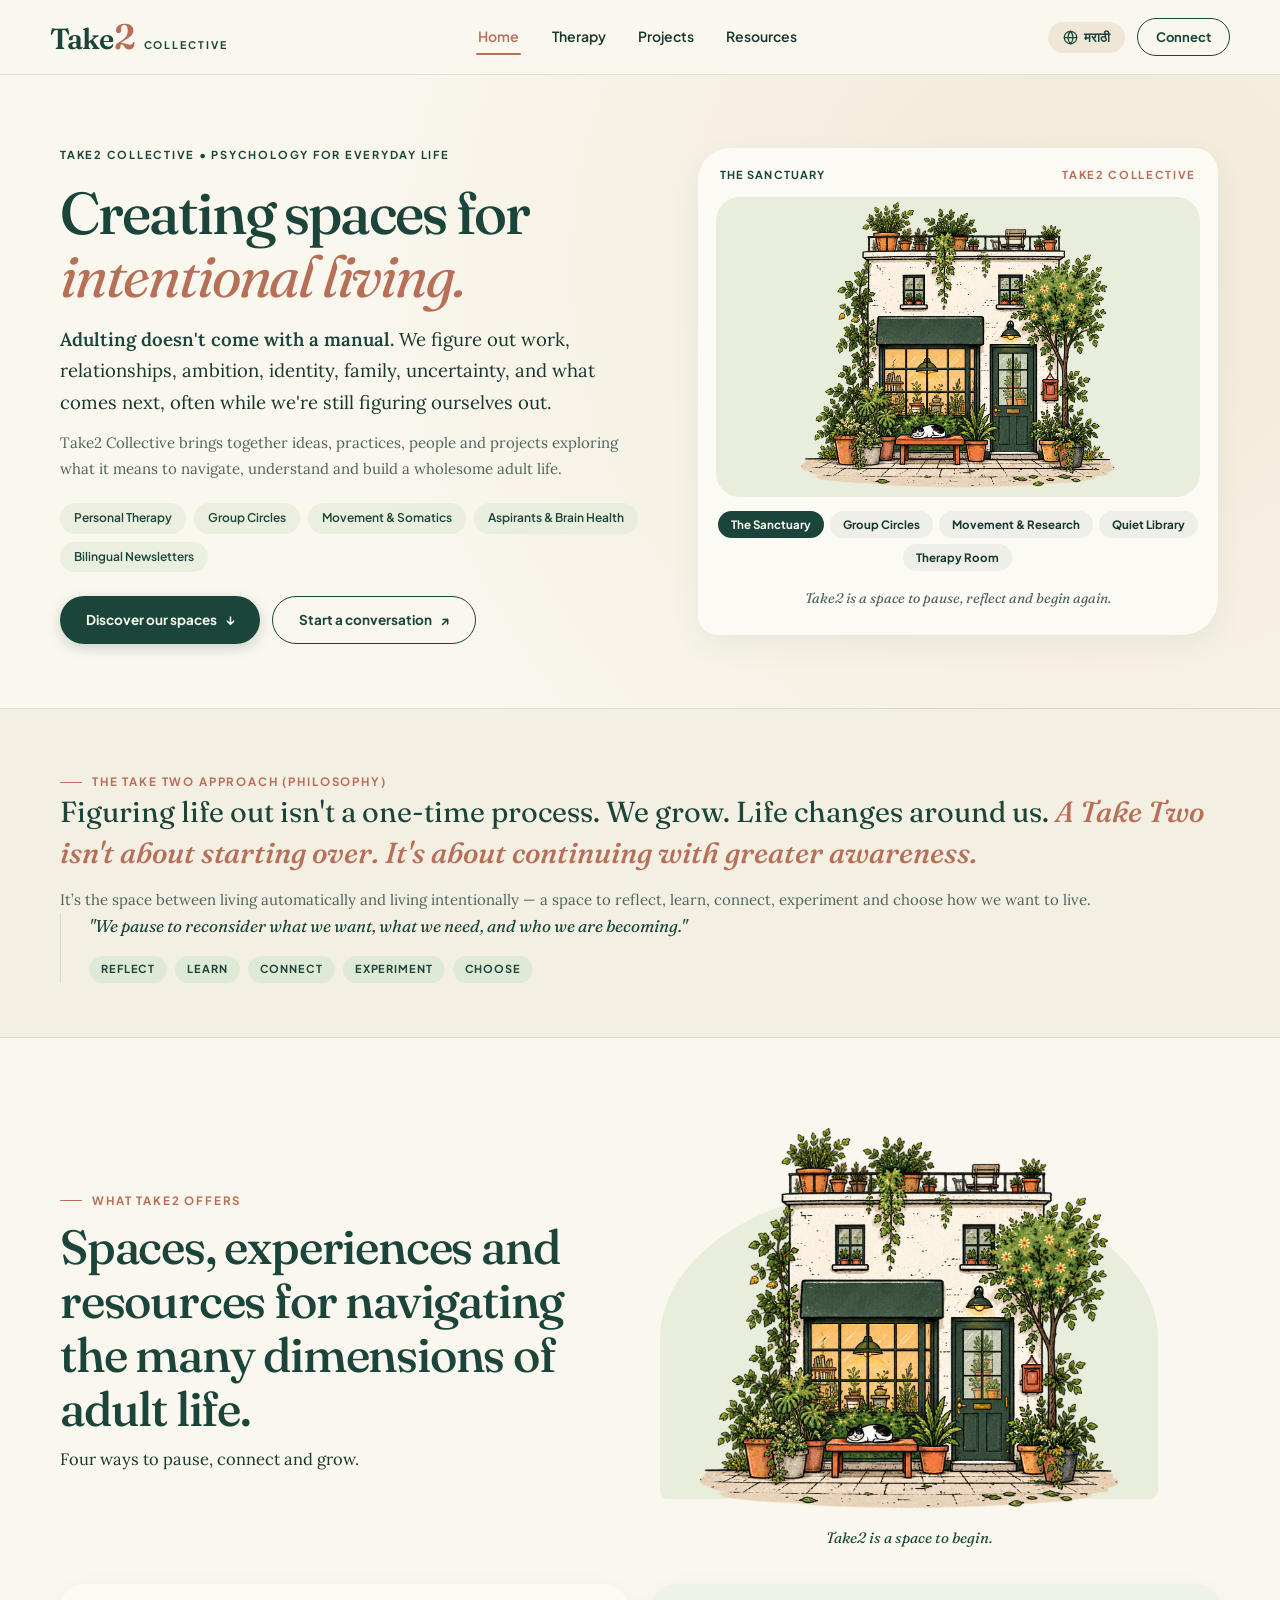
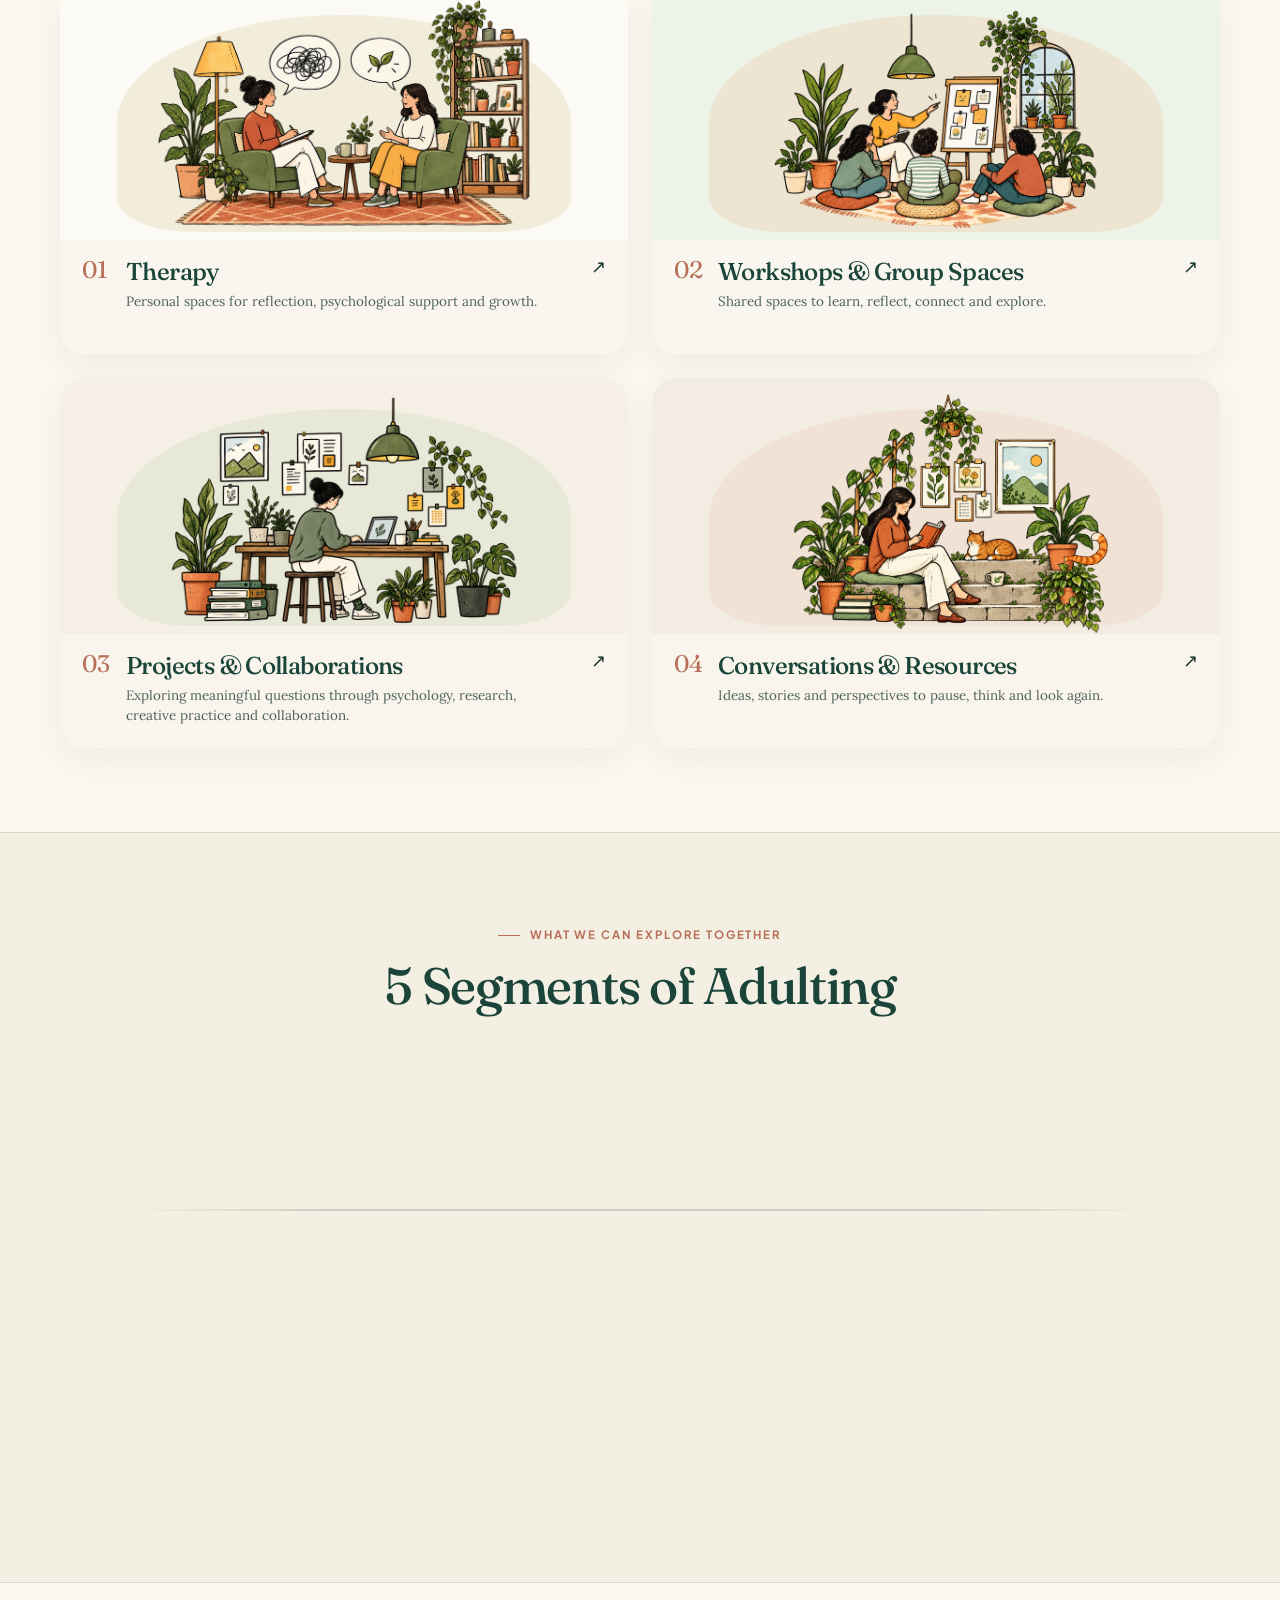
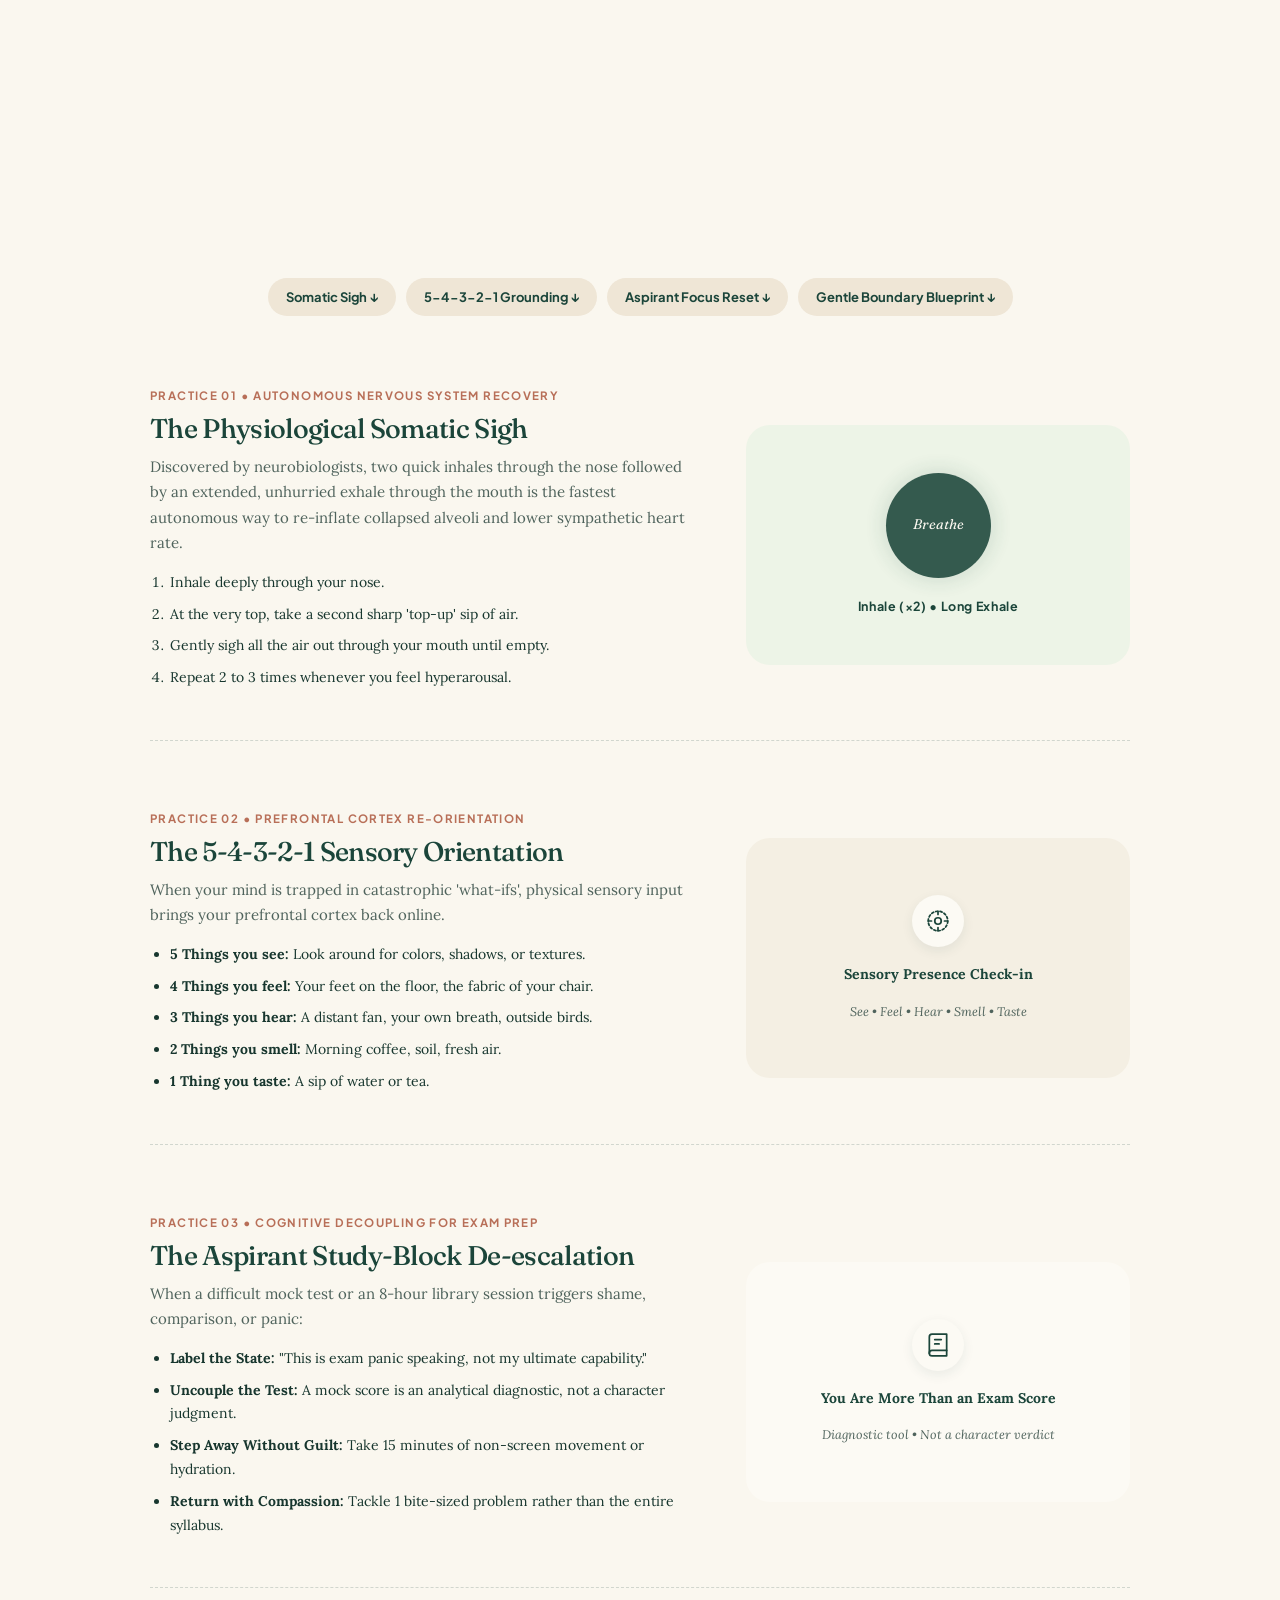
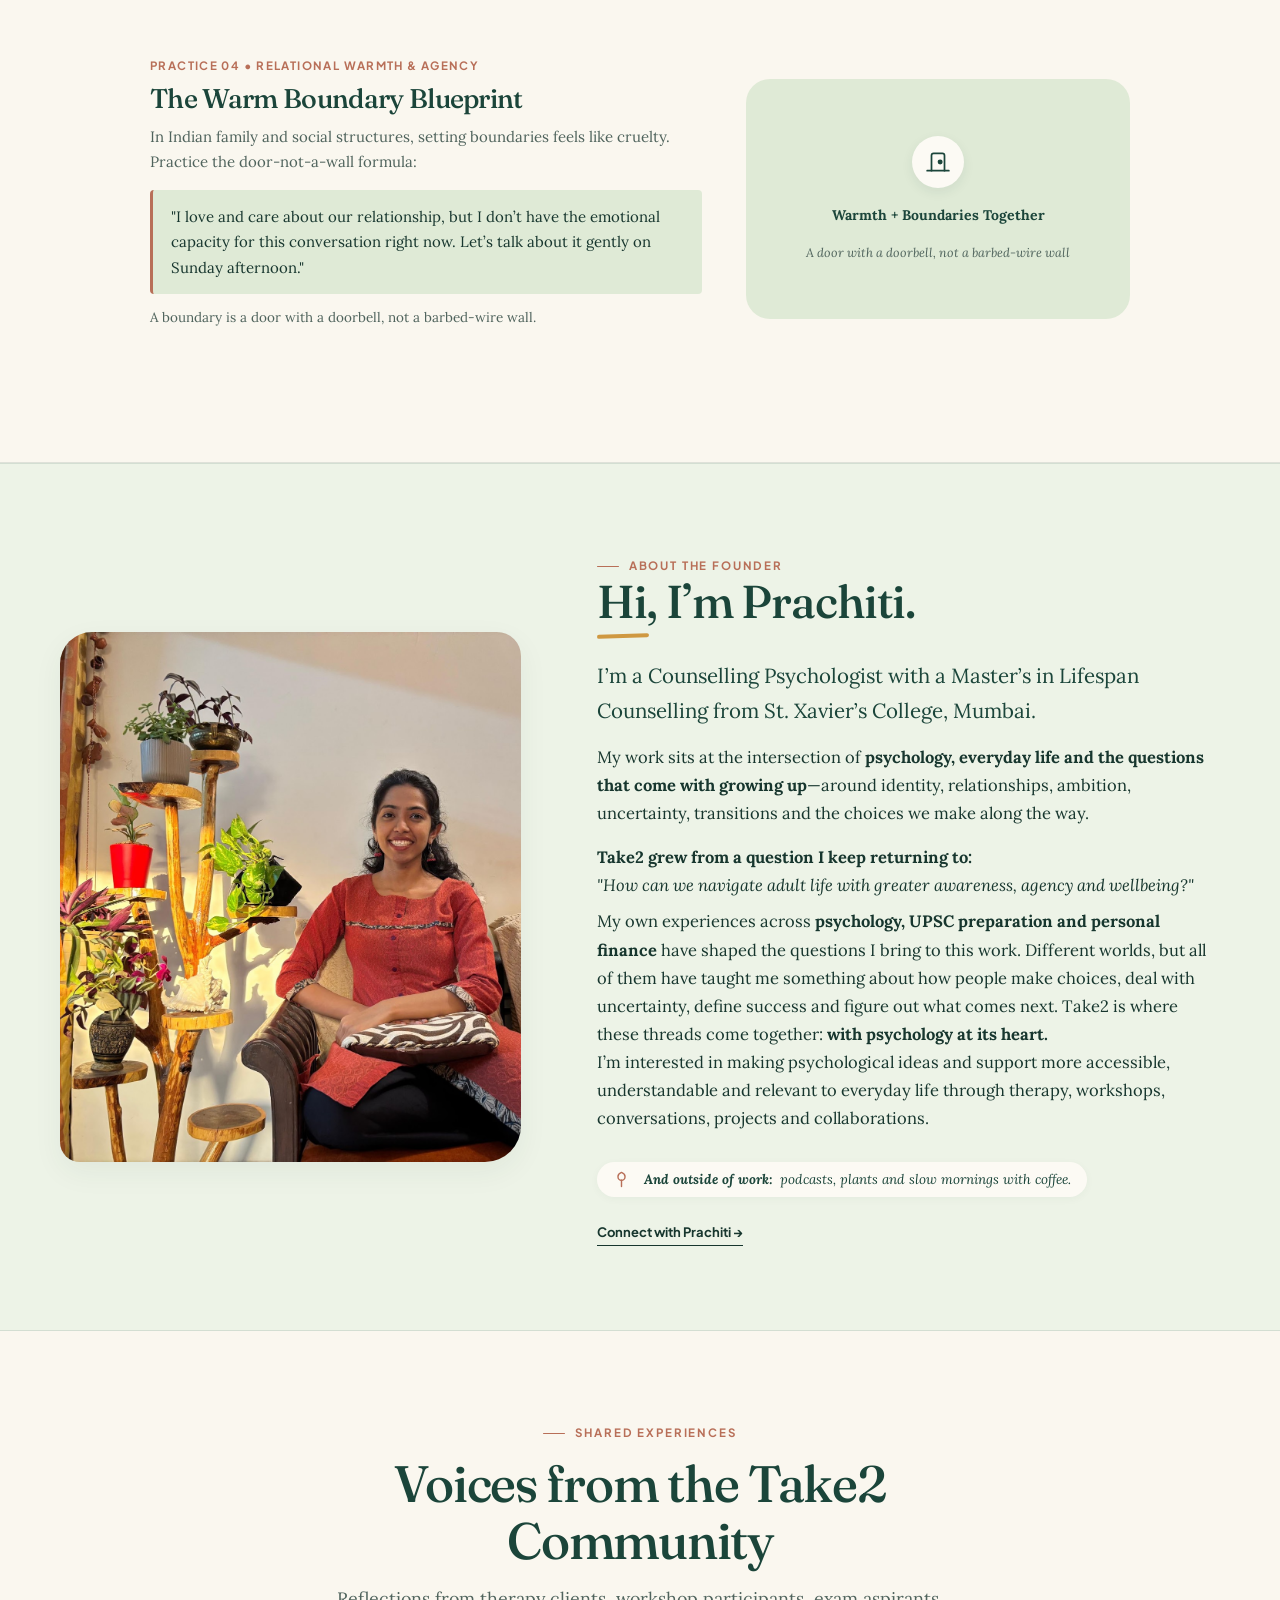
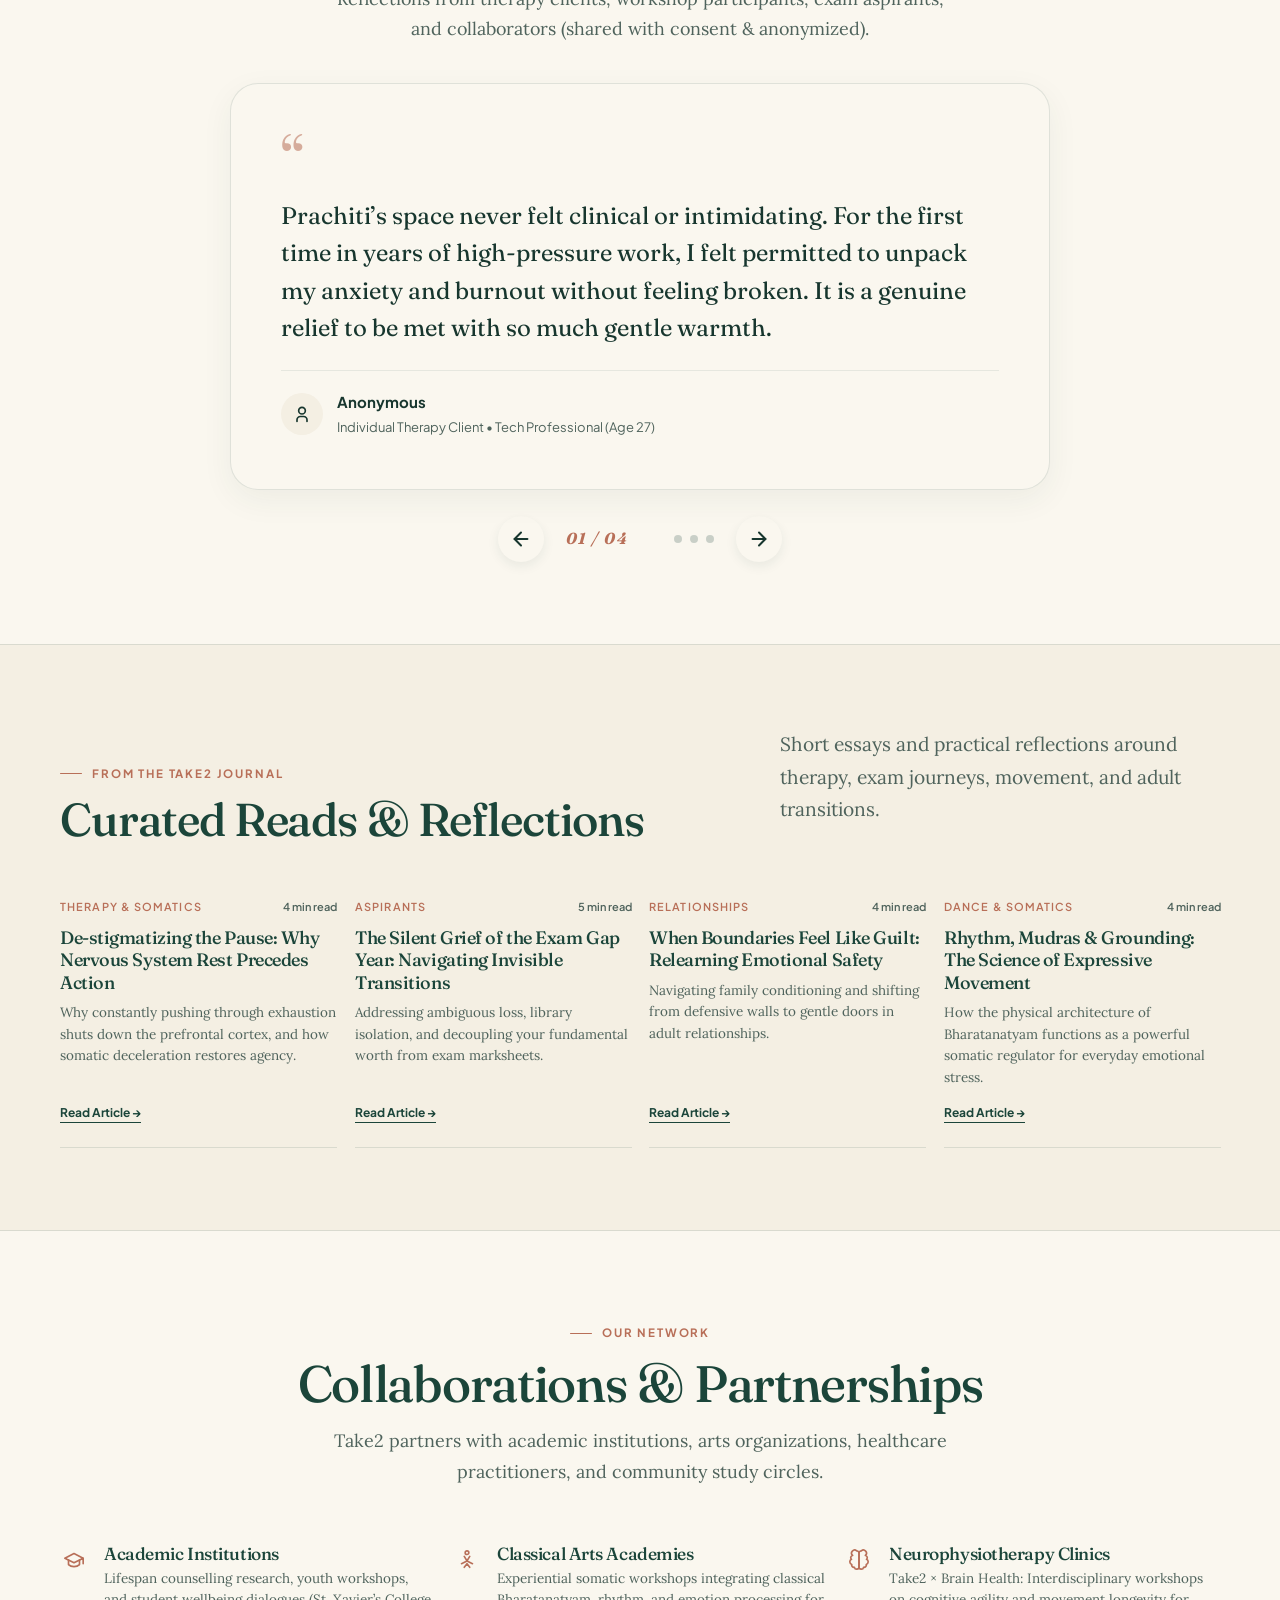
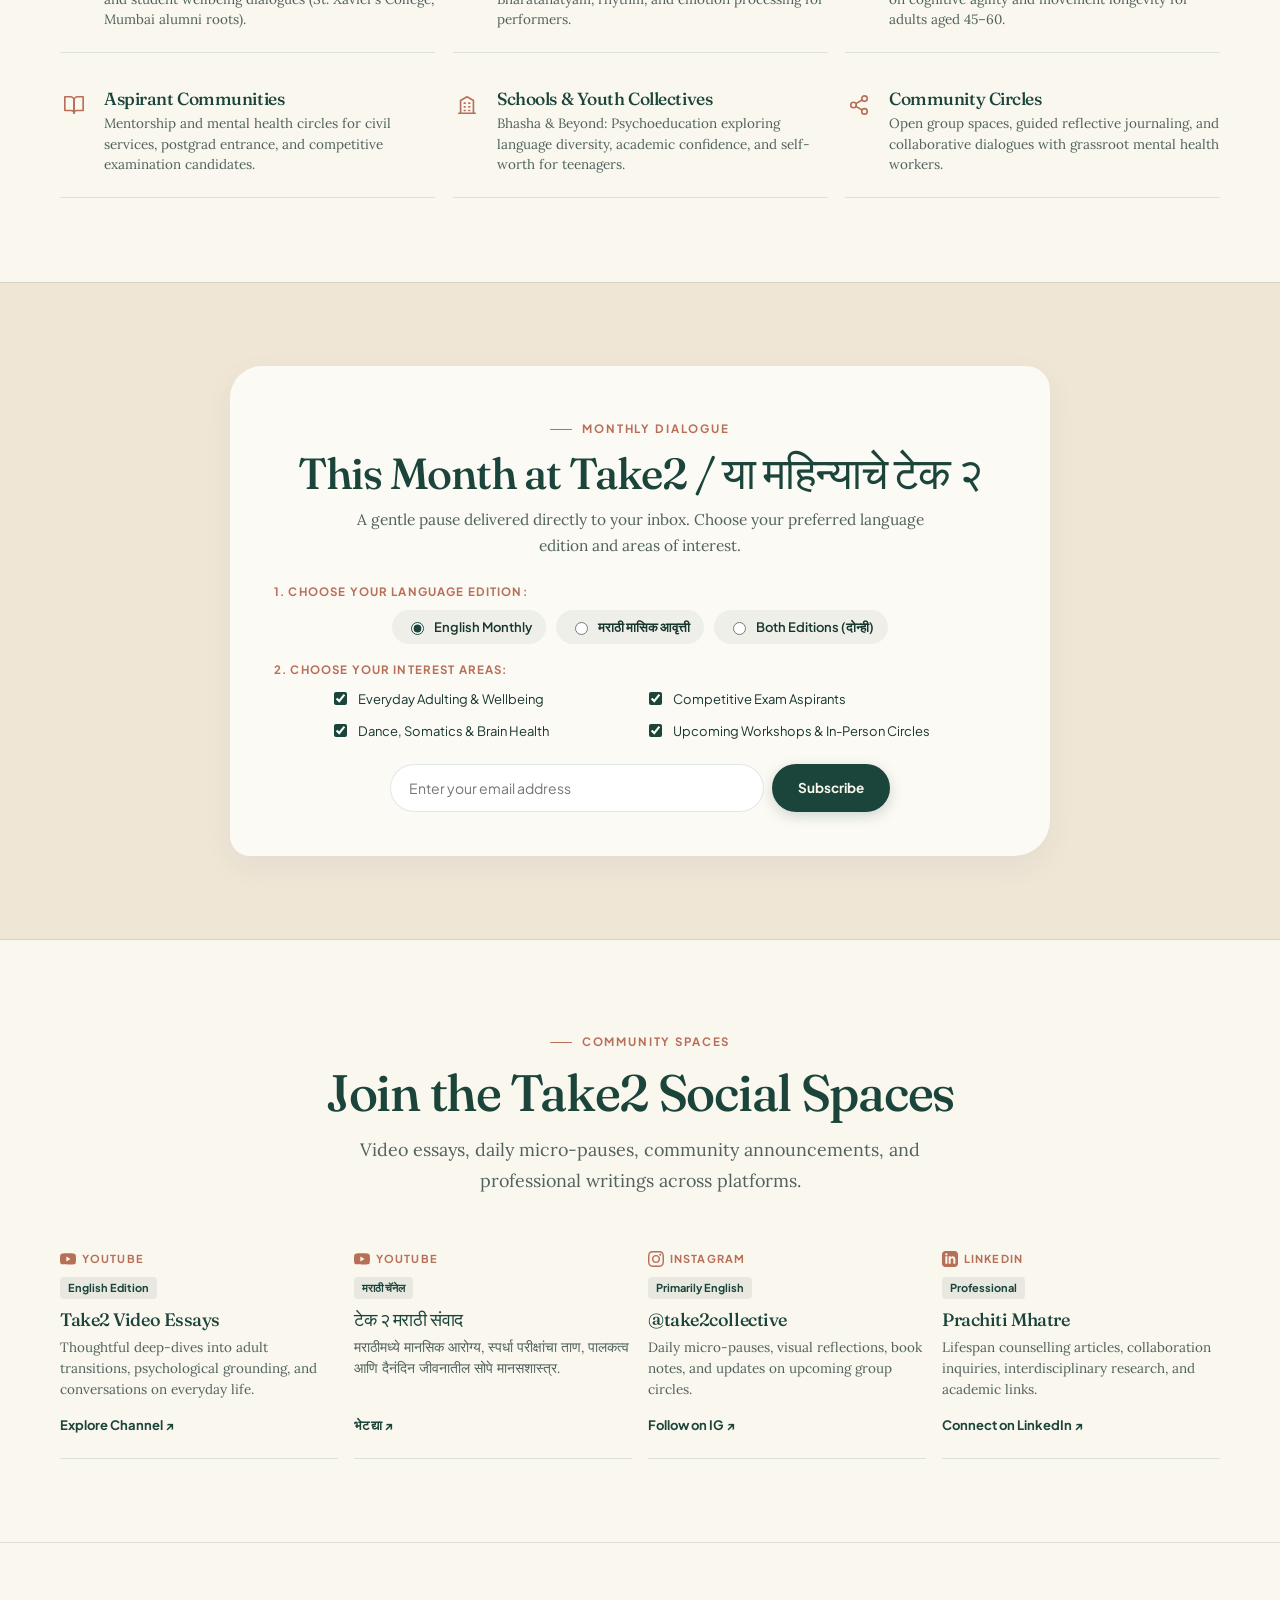
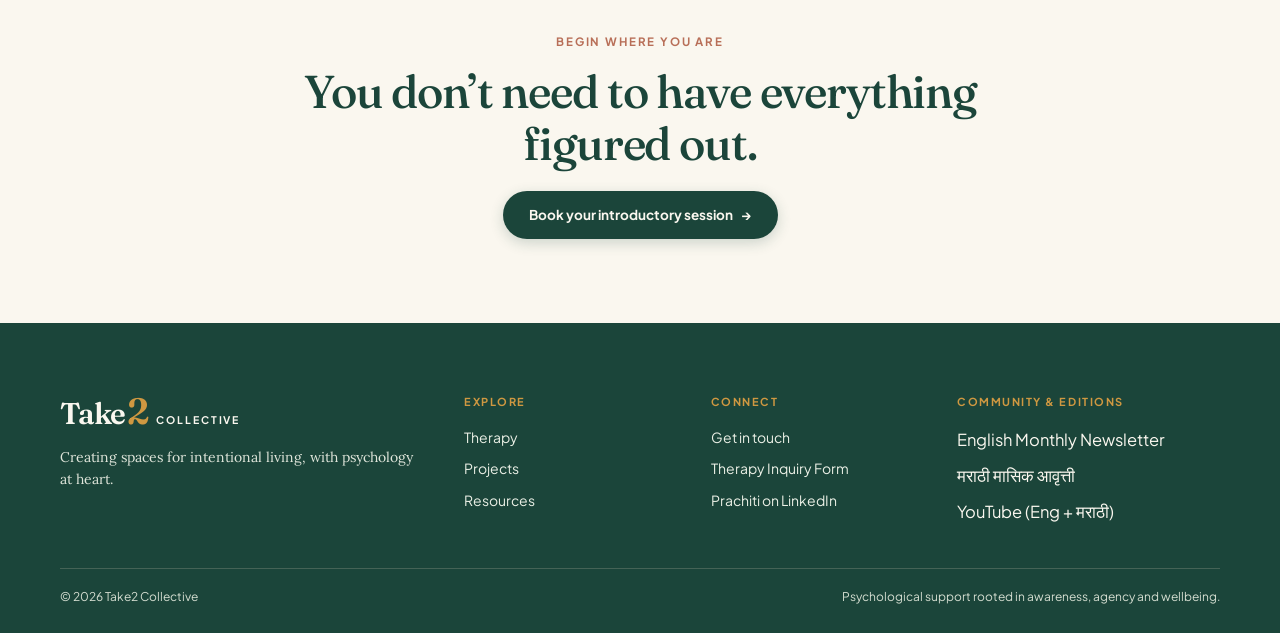
==== commit 2f61a76d: "Revamp flow state: botanical timeline for therapy steps, arrow-based testimonial slider box, remove " ====
--- a/index.html
+++ b/index.html
@@ -560,7 +560,7 @@
       </div>
     </section>
 
-    <!-- Testimonials Section: Flowing River of Anonymous Voices -->
+    <!-- Testimonials Section: Arrow-Based Testimonial Box Slider -->
     <section class="section testimonials-section" aria-labelledby="testimonials-title">
       <div class="wrap">
         <div class="centered-heading reveal-on-scroll">
@@ -569,62 +569,110 @@
           <p>Reflections from therapy clients, workshop participants, exam aspirants, and collaborators (shared with consent &amp; anonymized).</p>
         </div>
 
-        <div class="testimonials-flow-river reveal-stagger">
-          <article class="testimonial-flow-card reveal-on-scroll">
-            <div class="testimonial-quote-icon" aria-hidden="true">“</div>
-            <p class="testimonial-text">
-              Prachiti’s space never felt clinical or intimidating. For the first time in years of high-pressure work, I felt permitted to unpack my anxiety and burnout without feeling broken. It is a genuine relief to be met with so much gentle warmth.
-            </p>
-            <div class="testimonial-author">
-              <span class="author-dot"></span>
-              <div>
-                <div class="author-name">Anonymous</div>
-                <div class="author-context">Individual Therapy Client &bull; Tech Professional (Age 27)</div>
-              </div>
-            </div>
-          </article>
-
-          <article class="testimonial-flow-card reveal-on-scroll">
-            <div class="testimonial-quote-icon" aria-hidden="true">“</div>
-            <p class="testimonial-text">
-              The Take2 × Aspirants space gave words to the lonely shame of gap years. It helped me rebuild a sustainable study rhythm while holding onto my self-worth beyond mock exam percentiles. The reduced fees made therapy genuinely accessible when I needed it most.
-            </p>
-            <div class="testimonial-author">
-              <span class="author-dot"></span>
-              <div>
-                <div class="author-name">Anonymous</div>
-                <div class="author-context">Competitive Exam Aspirant &bull; UPSC Journey (Age 25)</div>
-              </div>
-            </div>
-          </article>
-
-          <article class="testimonial-flow-card reveal-on-scroll">
-            <div class="testimonial-quote-icon" aria-hidden="true">“</div>
-            <p class="testimonial-text">
-              Connecting the discipline of abhinaya and rhythm with nervous system regulation changed how I relate to my body. Take2 created a safe room where psychological science and classical arts met seamlessly.
-            </p>
-            <div class="testimonial-author">
-              <span class="author-dot"></span>
-              <div>
-                <div class="author-name">Anonymous</div>
-                <div class="author-context">Movement Workshop Participant &bull; Classical Dancer</div>
-              </div>
-            </div>
-          </article>
-
-          <article class="testimonial-flow-card reveal-on-scroll">
-            <div class="testimonial-quote-icon" aria-hidden="true">“</div>
-            <p class="testimonial-text">
-              Prachiti brings a rare depth of lifespan grounding to young adult mental health. Her workshops in Mumbai colleges translate dense psychological frameworks into immediate, lived self-compassion for students.
-            </p>
-            <div class="testimonial-author">
-              <span class="author-dot"></span>
-              <div>
-                <div class="author-name">Anonymous</div>
-                <div class="author-context">Higher Education Faculty &amp; Workshop Partner &bull; Mumbai</div>
-              </div>
-            </div>
-          </article>
+        <div class="testimonial-slider-wrapper reveal-on-scroll">
+          <div class="testimonial-carousel" role="region" aria-label="Community Testimonials">
+            <!-- Testimonial 01 -->
+            <article class="testimonial-slide active" role="group" aria-roledescription="slide" aria-label="1 of 4">
+              <div class="testimonial-quote-mark" aria-hidden="true">&ldquo;</div>
+              <p class="testimonial-quote">
+                Prachiti’s space never felt clinical or intimidating. For the first time in years of high-pressure work, I felt permitted to unpack my anxiety and burnout without feeling broken. It is a genuine relief to be met with so much gentle warmth.
+              </p>
+              <div class="testimonial-author-row">
+                <span class="author-avatar-badge" aria-hidden="true">
+                  <svg viewBox="0 0 24 24" fill="none" stroke="currentColor" stroke-width="2" stroke-linecap="round" stroke-linejoin="round">
+                    <circle cx="12" cy="8" r="4"/>
+                    <path d="M6 21v-2a4 4 0 0 1 4-4h4a4 4 0 0 1 4 4v2"/>
+                  </svg>
+                </span>
+                <div>
+                  <div class="author-name">Anonymous</div>
+                  <div class="author-context">Individual Therapy Client &bull; Tech Professional (Age 27)</div>
+                </div>
+              </div>
+            </article>
+
+            <!-- Testimonial 02 -->
+            <article class="testimonial-slide" role="group" aria-roledescription="slide" aria-label="2 of 4">
+              <div class="testimonial-quote-mark" aria-hidden="true">&ldquo;</div>
+              <p class="testimonial-quote">
+                The Take2 × Aspirants space gave words to the lonely shame of gap years. It helped me rebuild a sustainable study rhythm while holding onto my self-worth beyond mock exam percentiles. The reduced fees made therapy genuinely accessible when I needed it most.
+              </p>
+              <div class="testimonial-author-row">
+                <span class="author-avatar-badge" aria-hidden="true">
+                  <svg viewBox="0 0 24 24" fill="none" stroke="currentColor" stroke-width="2" stroke-linecap="round" stroke-linejoin="round">
+                    <circle cx="12" cy="8" r="4"/>
+                    <path d="M6 21v-2a4 4 0 0 1 4-4h4a4 4 0 0 1 4 4v2"/>
+                  </svg>
+                </span>
+                <div>
+                  <div class="author-name">Anonymous</div>
+                  <div class="author-context">Competitive Exam Aspirant &bull; UPSC Journey (Age 25)</div>
+                </div>
+              </div>
+            </article>
+
+            <!-- Testimonial 03 -->
+            <article class="testimonial-slide" role="group" aria-roledescription="slide" aria-label="3 of 4">
+              <div class="testimonial-quote-mark" aria-hidden="true">&ldquo;</div>
+              <p class="testimonial-quote">
+                Connecting the discipline of abhinaya and rhythm with nervous system regulation changed how I relate to my body. Take2 created a safe room where psychological science and classical arts met seamlessly.
+              </p>
+              <div class="testimonial-author-row">
+                <span class="author-avatar-badge" aria-hidden="true">
+                  <svg viewBox="0 0 24 24" fill="none" stroke="currentColor" stroke-width="2" stroke-linecap="round" stroke-linejoin="round">
+                    <circle cx="12" cy="8" r="4"/>
+                    <path d="M6 21v-2a4 4 0 0 1 4-4h4a4 4 0 0 1 4 4v2"/>
+                  </svg>
+                </span>
+                <div>
+                  <div class="author-name">Anonymous</div>
+                  <div class="author-context">Movement Workshop Participant &bull; Classical Dancer</div>
+                </div>
+              </div>
+            </article>
+
+            <!-- Testimonial 04 -->
+            <article class="testimonial-slide" role="group" aria-roledescription="slide" aria-label="4 of 4">
+              <div class="testimonial-quote-mark" aria-hidden="true">&ldquo;</div>
+              <p class="testimonial-quote">
+                Prachiti brings a rare depth of lifespan grounding to young adult mental health. Her workshops in Mumbai colleges translate dense psychological frameworks into immediate, lived self-compassion for students.
+              </p>
+              <div class="testimonial-author-row">
+                <span class="author-avatar-badge" aria-hidden="true">
+                  <svg viewBox="0 0 24 24" fill="none" stroke="currentColor" stroke-width="2" stroke-linecap="round" stroke-linejoin="round">
+                    <circle cx="12" cy="8" r="4"/>
+                    <path d="M6 21v-2a4 4 0 0 1 4-4h4a4 4 0 0 1 4 4v2"/>
+                  </svg>
+                </span>
+                <div>
+                  <div class="author-name">Anonymous</div>
+                  <div class="author-context">Higher Education Faculty &amp; Workshop Partner &bull; Mumbai</div>
+                </div>
+              </div>
+            </article>
+
+            <!-- Arrow Navigation Controls -->
+            <div class="testimonial-nav-bar">
+              <button type="button" class="carousel-arrow carousel-prev" aria-label="Previous testimonial">
+                <svg width="22" height="22" viewBox="0 0 24 24" fill="none" stroke="currentColor" stroke-width="2.2" stroke-linecap="round" stroke-linejoin="round">
+                  <line x1="19" y1="12" x2="5" y2="12"></line>
+                  <polyline points="12 19 5 12 12 5"></polyline>
+                </svg>
+              </button>
+
+              <div class="carousel-progress-group">
+                <span class="carousel-counter" aria-live="polite">01 / 04</span>
+                <div class="carousel-dots" role="tablist" aria-label="Choose testimonial"></div>
+              </div>
+
+              <button type="button" class="carousel-arrow carousel-next" aria-label="Next testimonial">
+                <svg width="22" height="22" viewBox="0 0 24 24" fill="none" stroke="currentColor" stroke-width="2.2" stroke-linecap="round" stroke-linejoin="round">
+                  <line x1="5" y1="12" x2="19" y2="12"></line>
+                  <polyline points="12 5 19 12 12 19"></polyline>
+                </svg>
+              </button>
+            </div>
+          </div>
         </div>
       </div>
     </section>
@@ -861,7 +909,7 @@
             <span class="social-lang-tag">English Edition</span>
             <h3>Take2 Video Essays</h3>
             <p>Thoughtful deep-dives into adult transitions, psychological grounding, and conversations on everyday life.</p>
-            <span class="social-card-arrow">Watch Channel ↗</span>
+            <span class="social-card-arrow">Explore Channel ↗</span>
           </a>
 
           <!-- YouTube Marathi -->
@@ -957,7 +1005,7 @@
   <div class="take2-modal" id="articleModal" role="dialog" aria-modal="true" aria-hidden="true" aria-labelledby="modalArticleTitle">
     <div class="modal-backdrop"></div>
     <div class="modal-panel">
-      <button type="button" class="modal-close-btn" id="closeModalBtn" aria-label="Close article">✕</button>
+      <button type="button" class="modal-close-btn" id="closeModalBtn" aria-label="Close article">&times;</button>
       <div class="article-modal-header">
         <div class="article-meta">
           <span class="article-category" id="modalArticleCategory">Category</span>
--- a/styles.css
+++ b/styles.css
@@ -1137,18 +1137,23 @@
 }
 
 .toolkit-flow-card {
-  background: var(--sand-light);
-  border-radius: var(--radius-organic);
-  padding: clamp(26px, 4.5vw, 44px);
-  box-shadow: var(--soft-shadow);
+  background: transparent;
+  border-radius: 0;
+  padding: clamp(24px, 4vw, 36px) 0;
+  box-shadow: none;
+  border-bottom: 1px dashed rgba(27, 69, 58, 0.18);
   position: relative;
   transition: var(--transition);
   scroll-margin-top: 100px;
 }
 
+.toolkit-flow-card:last-child {
+  border-bottom: none;
+}
+
 .toolkit-flow-card:hover {
-  box-shadow: var(--glow-warm);
-  transform: translateY(-3px);
+  box-shadow: none;
+  transform: none;
 }
 
 .toolkit-flow-grid {
@@ -1311,90 +1316,147 @@
   box-shadow: 0 2px 8px rgba(27, 69, 58, 0.04);
 }
 
-/* --- TESTIMONIALS (FLOWING RIVER OF VOICES, NO HARSH BOXES, NO LOCKS) --- */
+/* --- TESTIMONIALS (ARROW-BASED COZY BOX SLIDER) --- */
 .testimonials-section {
   background: var(--sand);
   position: relative;
-}
-
-.testimonials-flow-river {
-  display: grid;
-  grid-template-columns: repeat(2, 1fr);
-  gap: clamp(20px, 3vw, 36px);
-  max-width: 1140px;
-  margin: 0 auto;
+  overflow: hidden;
+}
+
+.testimonial-slider-wrapper {
+  max-width: 820px;
+  margin: 32px auto 0;
   position: relative;
 }
 
-.testimonial-flow-card {
-  background: var(--sand-light);
-  border-radius: var(--radius-soft);
-  padding: clamp(26px, 3.5vw, 40px);
-  box-shadow: var(--soft-shadow);
-  display: flex;
-  flex-direction: column;
-  justify-content: space-between;
-  transition: var(--transition);
+.testimonial-carousel {
   position: relative;
 }
 
-.testimonial-flow-card:hover {
-  transform: translateY(-4px);
-  box-shadow: var(--glow-warm);
-}
-
-.testimonial-flow-card:nth-child(even) {
-  transform: translateY(18px);
-}
-
-.testimonial-flow-card:nth-child(even):hover {
-  transform: translateY(14px);
-}
-
-.testimonial-quote-icon {
+.testimonial-slide {
+  display: none;
+  opacity: 0;
+  transform: translateY(8px);
+  transition: opacity 0.35s ease, transform 0.35s ease;
+  background: #FAF7EF;
+  border: 1px solid rgba(27, 69, 58, 0.12);
+  border-radius: 28px;
+  padding: clamp(30px, 4.5vw, 50px);
+  box-shadow: 0 10px 32px rgba(27, 69, 58, 0.06);
+  position: relative;
+}
+
+.testimonial-slide.active {
+  display: block;
+  opacity: 1;
+  transform: translateY(0);
+}
+
+.testimonial-quote-mark {
   font-family: var(--serif-display);
-  font-size: 56px;
+  font-size: 64px;
   line-height: 0.8;
   color: var(--terra);
-  opacity: 0.45;
-  margin-bottom: 8px;
-}
-
-.testimonial-text {
+  opacity: 0.55;
+  margin-bottom: 12px;
+}
+
+.testimonial-quote {
   font-family: var(--serif-display);
-  font-size: clamp(17px, 1.8vw, 22px);
+  font-size: clamp(18px, 2vw, 24px);
   line-height: 1.55;
-  color: var(--moss);
-  margin-bottom: 20px;
-  flex-grow: 1;
-}
-
-.testimonial-author {
-  display: flex;
-  align-items: center;
-  gap: 12px;
-  padding-top: 14px;
-  border-top: 1px solid rgba(27, 69, 58, 0.08);
-}
-
-.author-dot {
-  width: 9px;
-  height: 9px;
+  color: var(--forest);
+  margin: 0 0 24px;
+}
+
+.testimonial-author-row {
+  display: flex;
+  align-items: center;
+  gap: 14px;
+  padding-top: 18px;
+  border-top: 1px solid rgba(27, 69, 58, 0.09);
+}
+
+.author-avatar-badge {
+  width: 42px;
+  height: 42px;
   border-radius: 50%;
-  background: var(--terra);
+  background: var(--sand-warm);
+  display: flex;
+  align-items: center;
+  justify-content: center;
+  color: var(--forest);
   flex-shrink: 0;
 }
 
+.author-avatar-badge svg {
+  width: 20px;
+  height: 20px;
+}
+
 .author-name {
   font-family: var(--sans);
   font-weight: 700;
-  font-size: 14px;
-  color: var(--ink);
+  font-size: 15px;
+  color: var(--forest);
 }
 
 .author-context {
+  font-family: var(--sans);
   font-size: 13px;
   color: var(--muted);
+  margin-top: 2px;
+}
+
+/* Arrow Navigation Bar */
+.testimonial-nav-bar {
+  display: flex;
+  align-items: center;
+  justify-content: center;
+  gap: 22px;
+  margin-top: 26px;
+}
+
+.carousel-arrow {
+  width: 46px;
+  height: 46px;
+  border-radius: 50%;
+  background: #FAF7EF;
+  border: 1.5px solid var(--forest);
+  color: var(--forest);
+  display: flex;
+  align-items: center;
+  justify-content: center;
+  cursor: pointer;
+  transition: all 0.25s ease;
+  box-shadow: 0 4px 12px rgba(27, 69, 58, 0.08);
+}
+
+.carousel-arrow:hover {
+  background: var(--forest);
+  color: var(--sand);
+  transform: scale(1.06);
+}
+
+.carousel-arrow:active {
+  transform: scale(0.96);
+}
+
+.carousel-progress-group {
+  display: flex;
+  align-items: center;
+  gap: 16px;
+}
+
+.carousel-counter {
+  font-family: var(--serif-display);
+  font-style: italic;
+  font-size: 16px;
+  font-weight: 700;
+  color: var(--terra);
+  letter-spacing: 0.08em;
+  min-width: 58px;
+  text-align: center;
 }
 
 .carousel-dots {
@@ -1403,18 +1465,18 @@
 }
 
 .carousel-dot {
-  width: 9px;
-  height: 9px;
+  width: 8px;
+  height: 8px;
   border-radius: 50%;
-  background: rgba(27, 69, 58, 0.2);
+  background: rgba(27, 69, 58, 0.22);
   border: none;
   cursor: pointer;
   padding: 0;
-  transition: var(--transition);
+  transition: all 0.25s ease;
 }
 
 .carousel-dot.active {
-  background: var(--terra);
+  background: var(--forest);
   width: 22px;
   border-radius: 99px;
 }
@@ -1433,18 +1495,19 @@
 }
 
 .article-card {
-  background: var(--sand-light);
-  border-radius: var(--radius-soft);
-  padding: 22px;
+  background: transparent;
+  border-radius: 0;
+  padding: 16px 0 24px;
   display: flex;
   flex-direction: column;
   transition: var(--transition);
-  box-shadow: var(--soft-shadow);
+  box-shadow: none;
+  border-bottom: 1px solid rgba(27, 69, 58, 0.12);
 }
 
 .article-card:hover {
-  transform: translateY(-4px);
-  box-shadow: var(--glow-warm);
+  transform: translateY(-2px);
+  box-shadow: none;
 }
 
 .article-meta {
@@ -1513,19 +1576,20 @@
 }
 
 .collab-card {
-  background: var(--sand-light);
-  border-radius: var(--radius-soft);
-  padding: 22px;
-  display: flex;
-  gap: 14px;
+  background: transparent;
+  border-radius: 0;
+  padding: 18px 0 22px;
+  display: flex;
+  gap: 16px;
   align-items: flex-start;
   transition: var(--transition);
-  box-shadow: var(--soft-shadow);
+  box-shadow: none;
+  border-bottom: 1px solid rgba(27, 69, 58, 0.12);
 }
 
 .collab-card:hover {
-  background: #EDF3E7;
-  transform: translateY(-3px);
+  background: transparent;
+  transform: translateX(4px);
 }
 
 .collab-icon,
@@ -1696,20 +1760,21 @@
 }
 
 .social-card {
-  background: var(--sand-light);
-  border-radius: var(--radius-soft);
-  padding: 22px;
+  background: transparent;
+  border-radius: 0;
+  padding: 16px 0 22px;
   text-decoration: none;
   display: flex;
   flex-direction: column;
   transition: var(--transition);
-  box-shadow: var(--soft-shadow);
+  box-shadow: none;
+  border-bottom: 1px solid rgba(27, 69, 58, 0.12);
 }
 
 .social-card:hover {
-  transform: translateY(-4px);
-  background: #EDF3E7;
-  box-shadow: var(--glow-warm);
+  transform: translateY(-2px);
+  background: transparent;
+  box-shadow: none;
 }
 
 .social-platform-badge {
@@ -1893,40 +1958,129 @@
   margin: 0;
 }
 
-/* --- PROCESS LIST --- */
-.process-list {
-  counter-reset: step;
-  display: grid;
-  grid-template-columns: repeat(2, 1fr);
-  gap: 0 36px;
-}
-
-.process-item {
-  counter-increment: step;
-  border-top: 1px solid var(--subtle-border);
-  padding: 22px 0 26px;
-  display: grid;
-  grid-template-columns: 46px 1fr;
-  gap: 14px;
-}
-
-.process-item::before {
-  content: counter(step, decimal-leading-zero);
+/* --- THERAPEUTIC STANCE (OPEN FLOWING EDITORIAL) --- */
+.therapeutic-stance-flow {
+  background: transparent;
+  border-left: 3px solid var(--forest);
+  padding: 8px 0 8px 24px;
+}
+
+.stance-tenets-list {
+  list-style: none;
+  padding: 0;
+  margin: 0;
+  display: flex;
+  flex-direction: column;
+  gap: 12px;
+  font-size: 15px;
+  line-height: 1.65;
+  color: var(--forest);
+}
+
+.stance-tenets-list li {
+  position: relative;
+  padding-left: 18px;
+}
+
+.stance-tenets-list li::before {
+  content: '•';
+  position: absolute;
+  left: 0;
+  color: var(--terra);
+  font-size: 18px;
+  line-height: 1;
+  top: 1px;
+}
+
+/* --- THERAPY BOTANICAL TIMELINE (HOW IT WORKS) --- */
+.therapy-timeline-section {
+  background: #EDF3E7;
+  border-block: 1px solid var(--line);
+  position: relative;
+}
+
+.therapy-timeline {
+  max-width: 780px;
+  margin: 44px auto 0;
+  position: relative;
+  padding-left: clamp(52px, 8vw, 84px);
+}
+
+.therapy-timeline-stem {
+  position: absolute;
+  left: clamp(20px, 3.5vw, 32px);
+  top: 12px;
+  bottom: 24px;
+  width: 2.5px;
+  background: linear-gradient(180deg, var(--forest) 0%, var(--sage) 65%, rgba(184, 111, 88, 0.4) 100%);
+  border-radius: 99px;
+  z-index: 0;
+}
+
+.timeline-step {
+  position: relative;
+  margin-bottom: clamp(34px, 5vw, 48px);
+  transition: var(--transition);
+}
+
+.timeline-step:last-child {
+  margin-bottom: 0;
+}
+
+.timeline-node {
+  position: absolute;
+  left: calc(-1 * clamp(52px, 8vw, 84px) + clamp(20px, 3.5vw, 32px) - 21px);
+  top: 0;
+  width: 44px;
+  height: 44px;
+  border-radius: 50%;
+  background: var(--sand-light);
+  border: 2px solid var(--forest);
+  display: flex;
+  align-items: center;
+  justify-content: center;
+  box-shadow: 0 4px 14px rgba(27, 69, 58, 0.1);
+  z-index: 2;
+  transition: all 0.28s ease;
+}
+
+.timeline-num {
   font-family: var(--serif-display);
-  font-size: 24px;
+  font-style: italic;
+  font-weight: 700;
+  font-size: 16px;
   color: var(--terra);
-}
-
-.process-item h3 {
-  font-family: var(--sans);
-  font-size: 17px;
-  font-weight: 700;
+  line-height: 1;
+  transition: color 0.28s ease;
+}
+
+.timeline-step:hover .timeline-node {
+  background: var(--forest);
+  border-color: var(--forest);
+  transform: scale(1.1);
+  box-shadow: 0 6px 18px rgba(27, 69, 58, 0.18);
+}
+
+.timeline-step:hover .timeline-num {
+  color: var(--sand);
+}
+
+.timeline-content {
+  padding-left: 8px;
+}
+
+.timeline-content h3 {
+  font-family: var(--serif-display);
+  font-size: clamp(19px, 2.2vw, 22px);
+  color: var(--forest);
+  margin: 0 0 6px;
   line-height: 1.35;
-  margin: 0 0 5px;
-}
-
-.process-item p {
-  font-size: 14px;
+  font-weight: 600;
+}
+
+.timeline-content p {
+  font-family: var(--sans);
+  font-size: 14.5px;
   line-height: 1.65;
   color: var(--muted);
   margin: 0;
@@ -2599,9 +2753,6 @@
   .collaborations-grid { grid-template-columns: 1fr; }
   .workshop-gallery-grid { grid-template-columns: repeat(2, 1fr); }
   .toolkit-flow-grid { grid-template-columns: 1fr; gap: 22px; }
-  .testimonials-flow-river { grid-template-columns: 1fr; gap: 22px; }
-  .testimonial-flow-card:nth-child(even) { transform: none; }
-  .testimonial-flow-card:nth-child(even):hover { transform: translateY(-4px); }
   .space-switcher-tabs {
     overflow-x: auto;
     flex-wrap: nowrap;
@@ -2646,32 +2797,57 @@
     box-shadow: 0 0 0 5px var(--sand-warm);
   }
 
-  /* Mobile Testimonials: Touch-Smooth Horizontal River */
-  .testimonials-flow-river {
-    display: flex;
-    overflow-x: auto;
-    scroll-snap-type: x mandatory;
-    -webkit-overflow-scrolling: touch;
+  /* Mobile Testimonials: Arrow Box Cozy Comfort */
+  .testimonial-slide {
+    padding: 24px 18px;
+    border-radius: 20px;
+  }
+
+  .testimonial-quote-mark {
+    font-size: 48px;
+    margin-bottom: 6px;
+  }
+
+  .testimonial-quote {
+    font-size: 16.5px;
+    margin-bottom: 18px;
+  }
+
+  .testimonial-nav-bar {
     gap: 16px;
-    padding-bottom: 18px;
-    scrollbar-width: none;
-    margin: 0 -16px;
-    padding-inline: 16px;
+    margin-top: 20px;
   }
 
-  .testimonials-flow-river::-webkit-scrollbar {
-    display: none;
+  .carousel-arrow {
+    width: 40px;
+    height: 40px;
   }
 
-  .testimonial-flow-card {
-    flex: 0 0 88%;
-    scroll-snap-align: center;
-    margin-top: 0 !important;
-    padding: 24px 20px;
+  /* Mobile Therapy Timeline */
+  .therapy-timeline {
+    padding-left: 48px;
   }
 
-  .testimonial-text {
+  .therapy-timeline-stem {
+    left: 17px;
+  }
+
+  .timeline-node {
+    width: 36px;
+    height: 36px;
+    left: -48px;
+  }
+
+  .timeline-num {
+    font-size: 14px;
+  }
+
+  .timeline-content h3 {
     font-size: 17px;
+  }
+
+  .timeline-content p {
+    font-size: 13.5px;
   }
 
   /* Mobile Articles & Cards */
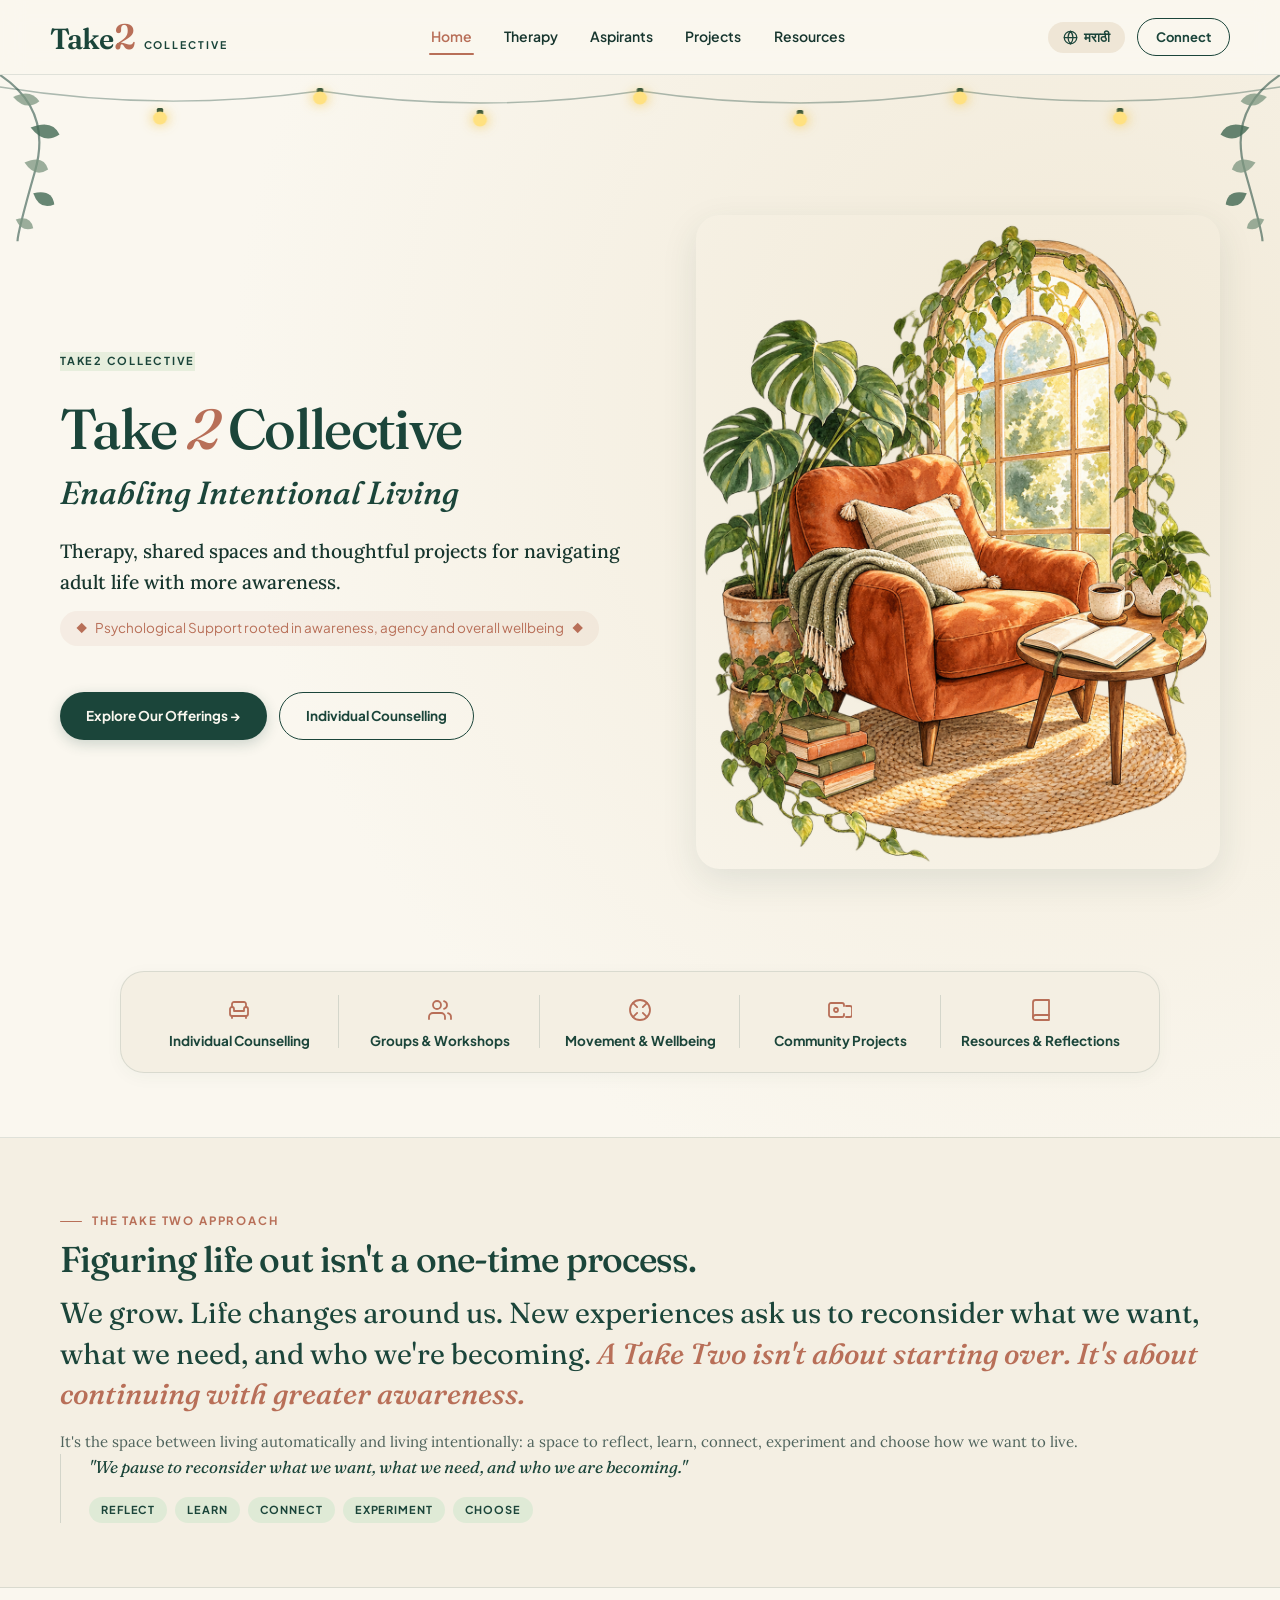
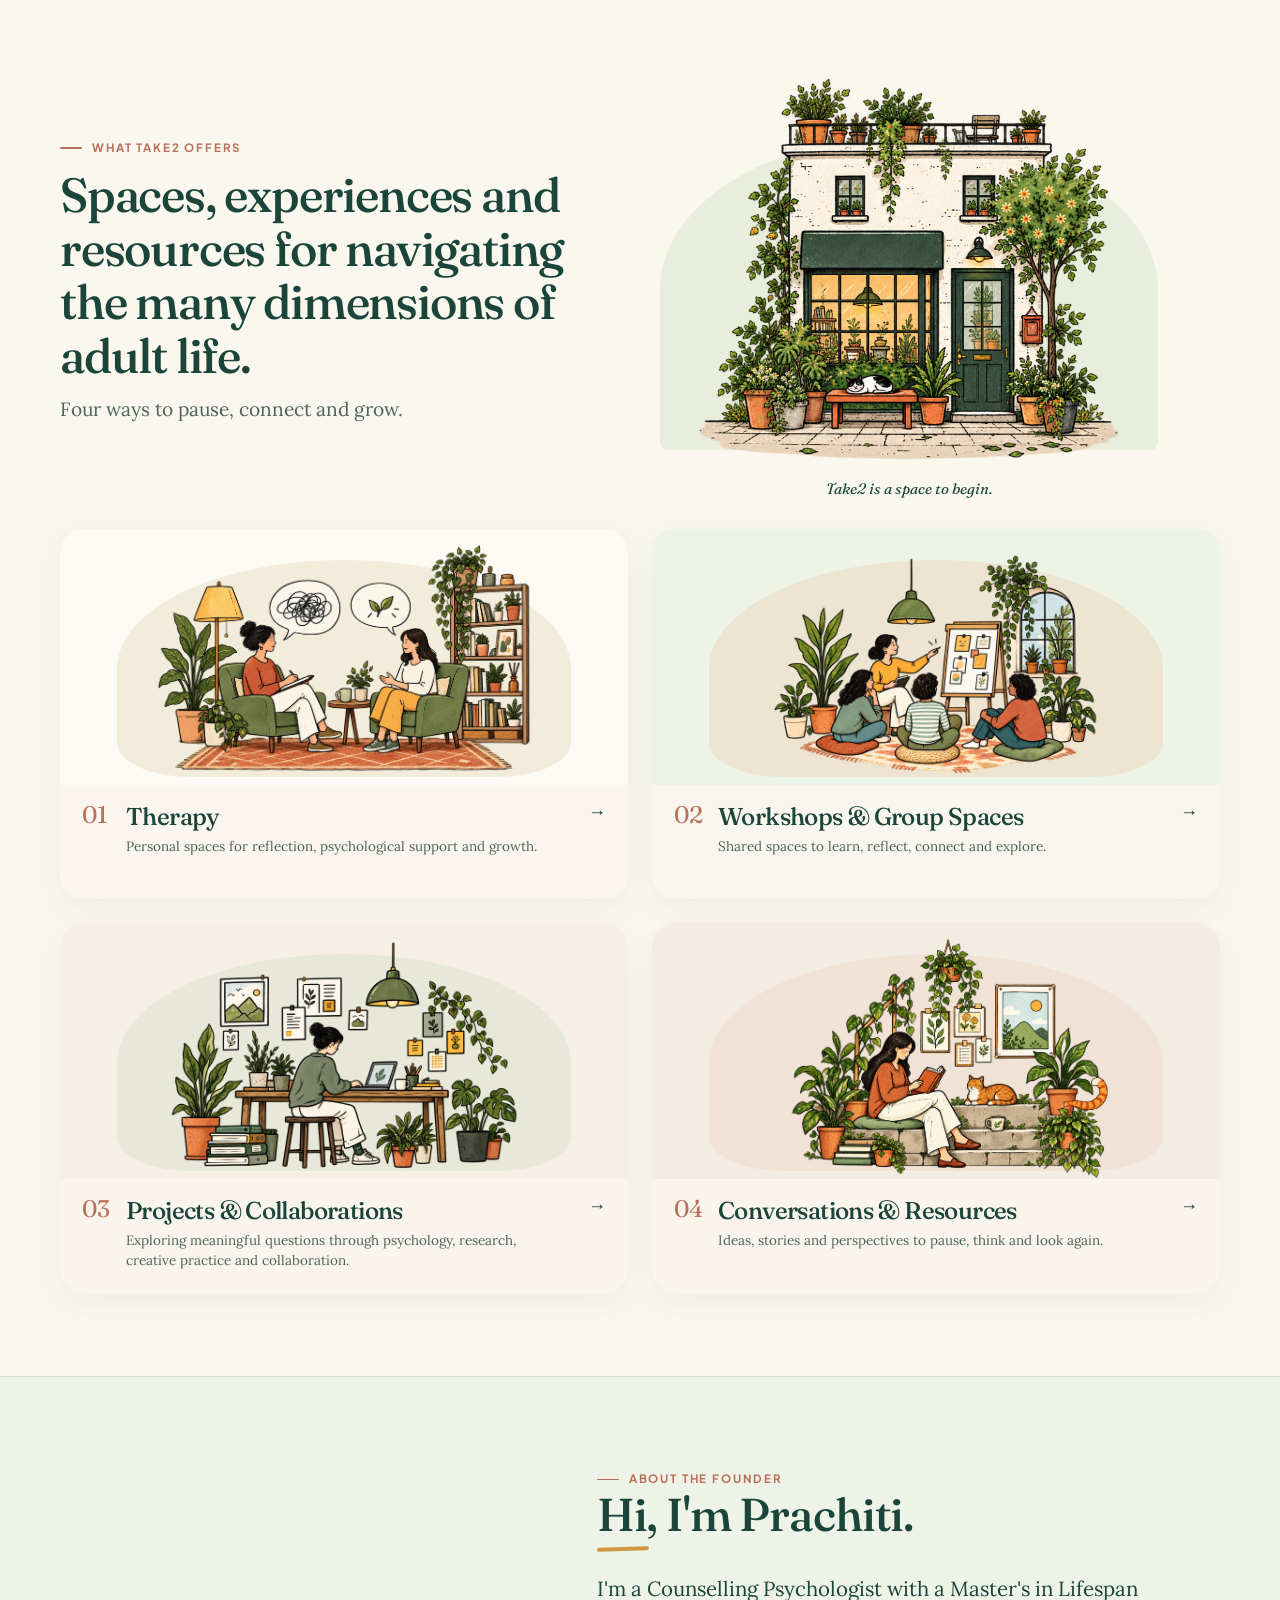
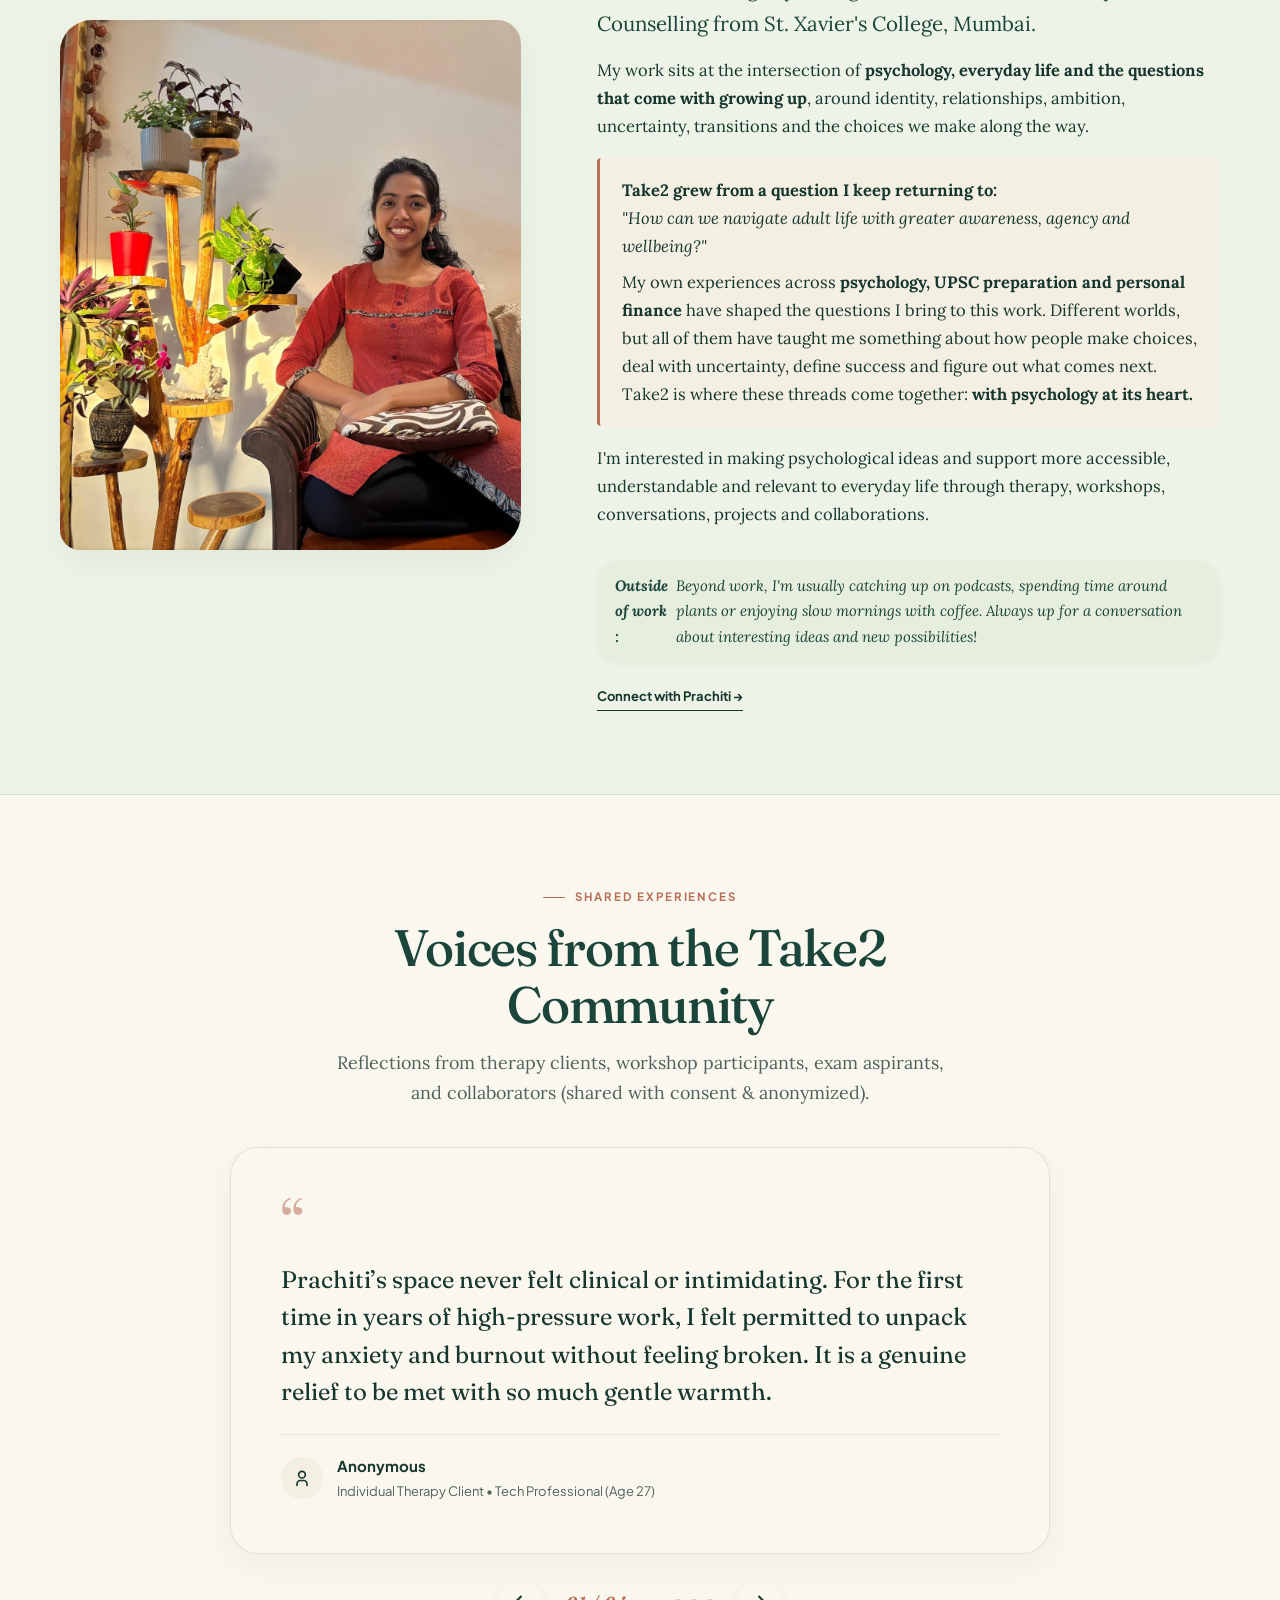
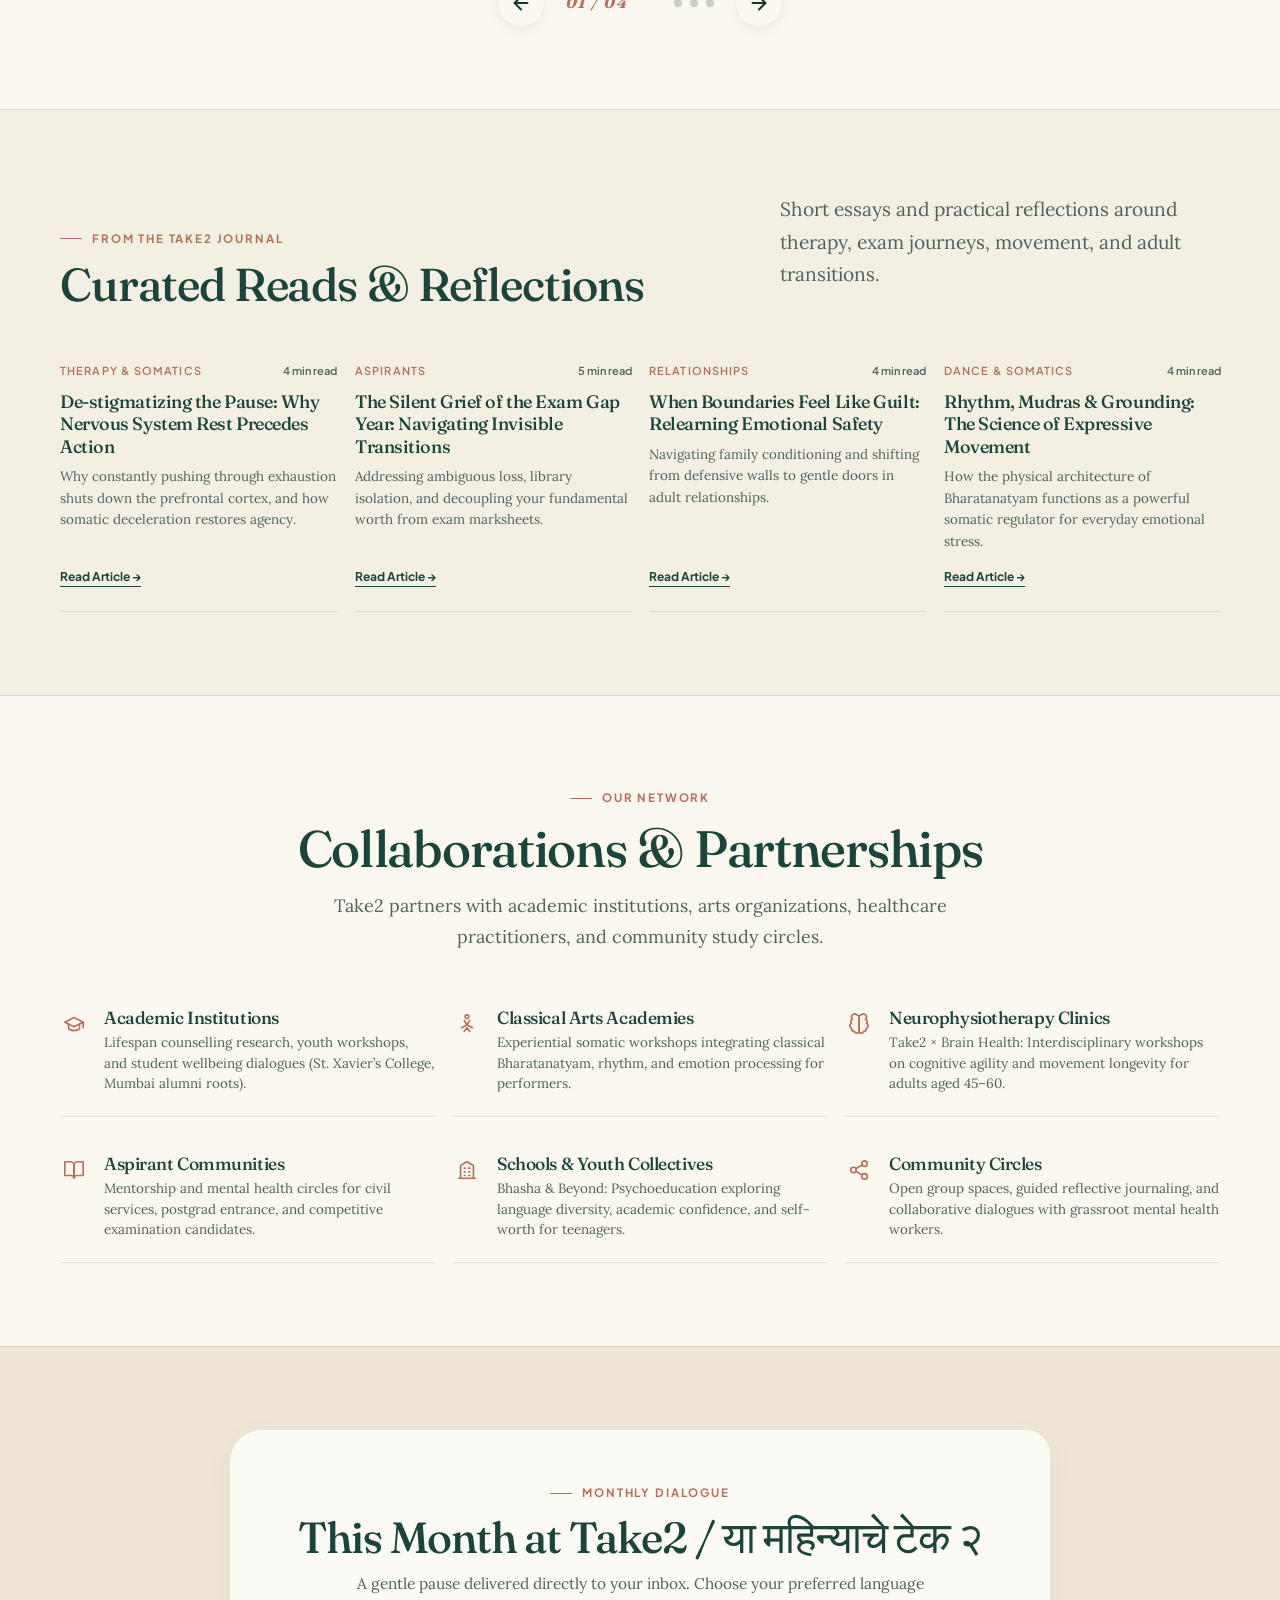
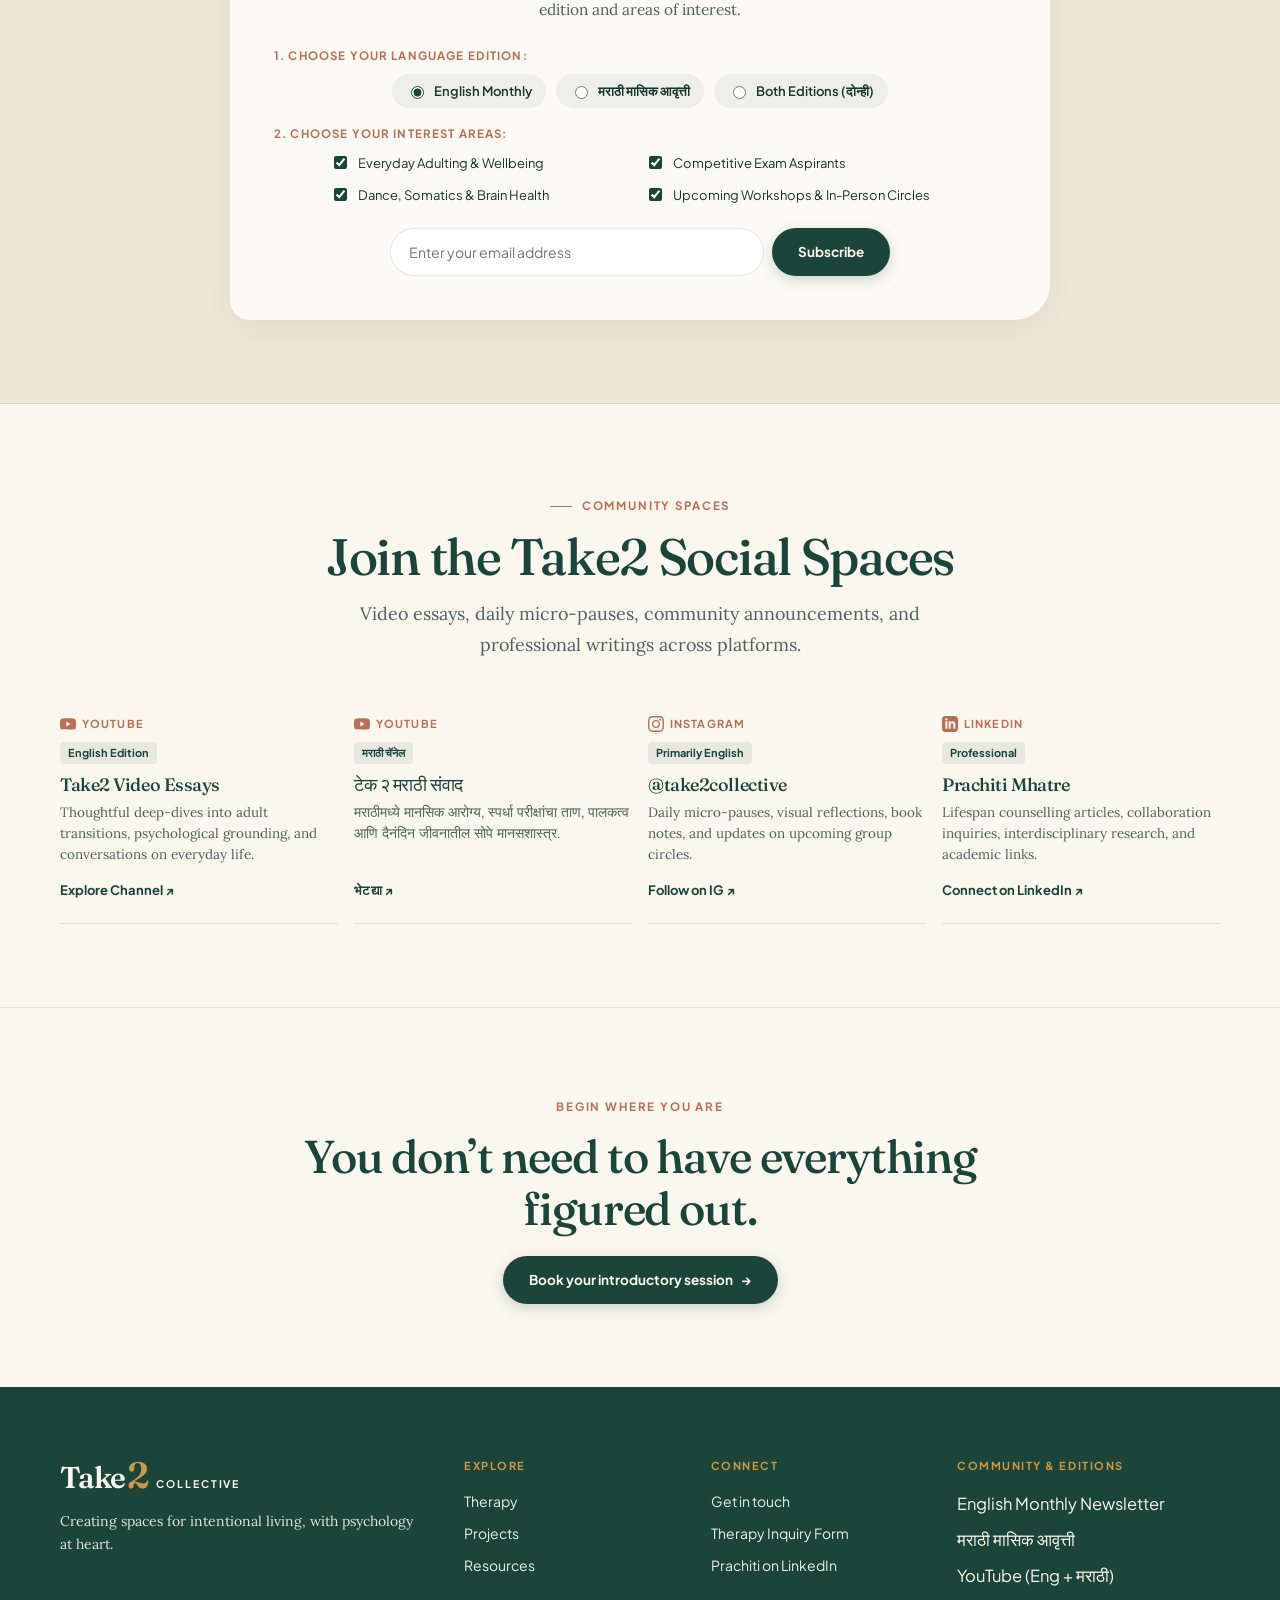
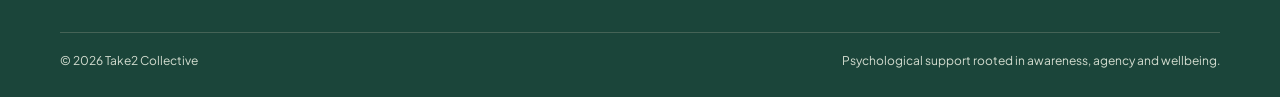
==== commit e89d47f2: "Complete warm & cozy website revamp per client Notion feedback: fairy lights, botanical vines, Aspir" ====
--- a/index.html
+++ b/index.html
@@ -25,6 +25,7 @@
       <nav class="desktop-nav" aria-label="Main navigation">
         <a href="index.html" aria-current="page" data-i18n="nav.home">Home</a>
         <a href="therapy.html" data-i18n="nav.therapy">Therapy</a>
+        <a href="aspirants.html" data-i18n="nav.aspirants">Aspirants</a>
         <a href="projects.html" data-i18n="nav.projects">Projects</a>
         <a href="resources.html" data-i18n="nav.resources">Resources</a>
       </nav>
@@ -47,6 +48,7 @@
         <nav aria-label="Mobile navigation">
           <a href="index.html" aria-current="page" data-i18n="nav.home">Home</a>
           <a href="therapy.html" data-i18n="nav.therapy">Therapy</a>
+          <a href="aspirants.html" data-i18n="nav.aspirants">Aspirants</a>
           <a href="projects.html" data-i18n="nav.projects">Projects</a>
           <a href="resources.html" data-i18n="nav.resources">Resources</a>
           <a href="connect.html" data-i18n="nav.connect">Connect</a>
@@ -57,87 +59,162 @@
 
   <main id="main">
     <!-- Hero Section: Creating spaces for intentional living -->
-    <section class="home-hero" aria-labelledby="hero-title">
-      <div class="wrap home-hero-grid">
+    <section class="home-hero" aria-labelledby="hero-title" style="position: relative; overflow: hidden; padding-top: clamp(48px, 6vw, 76px); padding-bottom: clamp(36px, 5vw, 64px);">
+      <!-- Overhead Fairy Lights Garland -->
+      <svg class="fairy-lights-garland" viewBox="0 0 1200 48" preserveAspectRatio="none" aria-hidden="true">
+        <defs>
+          <radialGradient id="heroBulbGlow" cx="50%" cy="40%" r="50%">
+            <stop offset="0%" stop-color="#FFF9D2" />
+            <stop offset="45%" stop-color="#FFE180" />
+            <stop offset="100%" stop-color="#E29E2E" />
+          </radialGradient>
+        </defs>
+        <path class="fairy-light-wire" d="M0,12 Q150,38 300,16 Q450,40 600,16 Q750,40 900,16 Q1050,38 1200,12" />
+        <g class="fairy-bulb" transform="translate(150, 36)"><rect class="fairy-cap" x="-3" y="-3" width="6" height="5" rx="1.5"/><circle class="fairy-bulb-glass" cx="0" cy="7" r="6.5"/></g>
+        <g class="fairy-bulb" transform="translate(300, 16)"><rect class="fairy-cap" x="-3" y="-3" width="6" height="5" rx="1.5"/><circle class="fairy-bulb-glass" cx="0" cy="7" r="6.5"/></g>
+        <g class="fairy-bulb" transform="translate(450, 38)"><rect class="fairy-cap" x="-3" y="-3" width="6" height="5" rx="1.5"/><circle class="fairy-bulb-glass" cx="0" cy="7" r="6.5"/></g>
+        <g class="fairy-bulb" transform="translate(600, 16)"><rect class="fairy-cap" x="-3" y="-3" width="6" height="5" rx="1.5"/><circle class="fairy-bulb-glass" cx="0" cy="7" r="6.5"/></g>
+        <g class="fairy-bulb" transform="translate(750, 38)"><rect class="fairy-cap" x="-3" y="-3" width="6" height="5" rx="1.5"/><circle class="fairy-bulb-glass" cx="0" cy="7" r="6.5"/></g>
+        <g class="fairy-bulb" transform="translate(900, 16)"><rect class="fairy-cap" x="-3" y="-3" width="6" height="5" rx="1.5"/><circle class="fairy-bulb-glass" cx="0" cy="7" r="6.5"/></g>
+        <g class="fairy-bulb" transform="translate(1050, 36)"><rect class="fairy-cap" x="-3" y="-3" width="6" height="5" rx="1.5"/><circle class="fairy-bulb-glass" cx="0" cy="7" r="6.5"/></g>
+      </svg>
+
+      <!-- Corner Botanical Vines -->
+      <svg class="botanical-vine-corner botanical-vine-left" viewBox="0 0 160 200" fill="none" aria-hidden="true">
+        <path d="M0,0 Q60,40 40,110 T20,190" stroke="#1B453A" stroke-width="2.5" opacity="0.6"/>
+        <path d="M15,25 Q35,15 45,30 Q30,42 15,25 Z" fill="#6D8B74" opacity="0.75"/>
+        <path d="M35,60 Q60,50 68,68 Q50,80 35,60 Z" fill="#2E5A44" opacity="0.8"/>
+        <path d="M28,100 Q50,90 55,108 Q40,118 28,100 Z" fill="#6D8B74" opacity="0.75"/>
+        <path d="M38,135 Q60,130 62,148 Q45,155 38,135 Z" fill="#2E5A44" opacity="0.8"/>
+        <path d="M18,165 Q35,160 38,175 Q25,180 18,165 Z" fill="#6D8B74" opacity="0.75"/>
+      </svg>
+      <svg class="botanical-vine-corner botanical-vine-right" viewBox="0 0 160 200" fill="none" aria-hidden="true">
+        <path d="M0,0 Q60,40 40,110 T20,190" stroke="#1B453A" stroke-width="2.5" opacity="0.6"/>
+        <path d="M15,25 Q35,15 45,30 Q30,42 15,25 Z" fill="#6D8B74" opacity="0.75"/>
+        <path d="M35,60 Q60,50 68,68 Q50,80 35,60 Z" fill="#2E5A44" opacity="0.8"/>
+        <path d="M28,100 Q50,90 55,108 Q40,118 28,100 Z" fill="#6D8B74" opacity="0.75"/>
+        <path d="M38,135 Q60,130 62,148 Q45,155 38,135 Z" fill="#2E5A44" opacity="0.8"/>
+        <path d="M18,165 Q35,160 38,175 Q25,180 18,165 Z" fill="#6D8B74" opacity="0.75"/>
+      </svg>
+
+      <div class="wrap home-hero-grid" style="align-items: center; position: relative; z-index: 2;">
         <div class="home-hero-copy reveal-on-scroll">
-          <div class="hero-kicker">
-            <span class="hero-kicker-badge" data-i18n="hero.kicker">Take2 Collective • Psychology for Everyday Life</span>
-          </div>
-
-          <h1 id="hero-title" data-i18n="hero.title">
-            Creating spaces for <em>intentional living.</em>
+          <div class="hero-kicker" style="margin-bottom: 12px;">
+            <span class="hero-kicker-badge" style="background: rgba(223, 234, 214, 0.7); color: var(--moss); font-weight: 700;">
+              Take2 Collective
+            </span>
+          </div>
+
+          <h1 id="hero-title" style="margin-bottom: 6px; font-size: clamp(38px, 4.4vw, 62px); letter-spacing: -0.03em;">
+            Take <span style="color: var(--terra); font-style: italic;">2</span> Collective
           </h1>
 
-          <p class="hero-premise" data-i18n="hero.premise">
-            <strong>Adulting doesn't come with a manual.</strong> We figure out work, relationships, ambition, identity, family, uncertainty, and what comes next, often while we're still figuring ourselves out.
+          <p style="font-family: var(--serif-display); font-style: italic; font-size: clamp(22px, 2.5vw, 32px); color: var(--moss); margin: 0 0 16px; font-weight: 500;">
+            Enabling Intentional Living
           </p>
 
-          <p class="hero-collective-desc" data-i18n="hero.collective">
-            Take2 Collective brings together ideas, practices, people and projects exploring what it means to navigate, understand and build a wholesome adult life.
+          <p class="hero-premise" style="font-size: clamp(16.5px, 1.5vw, 19.5px); color: var(--ink); line-height: 1.6; margin-bottom: 14px; font-weight: 500;">
+            Therapy, shared spaces and thoughtful projects for navigating adult life with more awareness.
           </p>
 
-          <!-- Core Scope Badges -->
-          <div class="hero-pillars-row" aria-label="Take2 Pillars">
-            <span class="pillar-badge" data-i18n="hero.tag.therapy">Personal Therapy</span>
-            <span class="pillar-badge" data-i18n="hero.tag.workshops">Group Circles</span>
-            <span class="pillar-badge" data-i18n="hero.tag.dance">Movement &amp; Somatics</span>
-            <span class="pillar-badge" data-i18n="hero.tag.aspirants">Aspirants &amp; Brain Health</span>
-            <span class="pillar-badge" data-i18n="hero.tag.newsletter">Bilingual Newsletters</span>
+          <div style="display: inline-flex; align-items: center; gap: 8px; font-family: var(--sans); font-size: 13.5px; color: var(--terra); background: rgba(184, 111, 88, 0.08); padding: 6px 16px; border-radius: var(--radius-pill); margin-bottom: 22px;">
+            <span aria-hidden="true">&#9670;</span>
+            <span>Psychological Support rooted in awareness, agency and overall wellbeing</span>
+            <span aria-hidden="true">&#9670;</span>
           </div>
 
           <div class="button-row">
-            <a class="button button-primary" href="#offers-title" data-i18n="hero.btn.spaces">
-              Discover our spaces <span aria-hidden="true">↓</span>
+            <a class="button button-primary" href="#what-we-offer">
+              Explore Our Offerings &rarr;
             </a>
-            <a class="button button-outline" href="connect.html" data-i18n="hero.btn.connect">
-              Start a conversation <span aria-hidden="true">↗</span>
+            <a class="button button-outline" href="therapy.html">
+              Individual Counselling
             </a>
           </div>
         </div>
 
-        <!-- Interactive Collective Sanctuary Showcase -->
+        <!-- Cozy Sanctuary Corner Stage -->
         <div class="hero-sanctuary-stage reveal-on-scroll reveal-slide-right">
-          <div class="sanctuary-card">
-            <div class="sanctuary-header">
-              <span class="sanctuary-badge" id="heroSpaceBadge">The Sanctuary</span>
-              <span class="small-label">Take2 Collective</span>
-            </div>
-
-            <div class="sanctuary-canvas">
-              <img id="heroSpaceImage" class="sanctuary-img" src="take2-house.png" alt="Illustrated Take2 sanctuary building surrounded by plants and warm light" width="650" height="540">
-              <img class="falling-leaf leaf-one" src="falling-leaf.png" alt="" aria-hidden="true">
-              <img class="falling-leaf leaf-two" src="falling-leaf.png" alt="" aria-hidden="true">
-              <img class="falling-leaf leaf-three" src="falling-leaf.png" alt="" aria-hidden="true">
-            </div>
-
-            <!-- Space Switcher Tabs -->
-            <div class="space-switcher-tabs" role="tablist" aria-label="Explore Collective Spaces">
-              <button type="button" class="space-tab-btn active" data-space="house" role="tab" aria-selected="true">The Sanctuary</button>
-              <button type="button" class="space-tab-btn" data-space="workshops" role="tab" aria-selected="false">Group Circles</button>
-              <button type="button" class="space-tab-btn" data-space="movement" role="tab" aria-selected="false">Movement &amp; Research</button>
-              <button type="button" class="space-tab-btn" data-space="resources" role="tab" aria-selected="false">Quiet Library</button>
-              <button type="button" class="space-tab-btn" data-space="therapy" role="tab" aria-selected="false">Therapy Room</button>
-            </div>
-
-            <figcaption class="sanctuary-caption" id="heroSpaceCaption" data-i18n="offers.caption">
-              Take2 is a space to pause, reflect and begin again.
-            </figcaption>
-          </div>
-        </div>
-      </div>
-    </section>
-
-    <!-- Embedded Philosophy Manifesto Scroll: Innovatively placed, removing the awkward standalone section -->
-    <section class="philosophy-strip" aria-labelledby="philosophy-title">
+          <figure style="margin: 0; position: relative; border-radius: var(--radius-soft); overflow: hidden; box-shadow: 0 12px 36px rgba(27, 69, 58, 0.1);">
+            <img src="reflection-nook.png" alt="A soothing, sunlit room with comfortable wooden chairs, indoor plants, warm lamps and books" width="1200" height="800">
+          </figure>
+        </div>
+      </div>
+
+      <!-- 5 Offerings Quick Strip (Directly Under Hero) -->
+      <div class="wrap reveal-on-scroll" style="position: relative; z-index: 2;">
+        <nav class="hero-offerings-strip" aria-label="Quick offerings navigation">
+          <a class="offering-strip-item" href="therapy.html">
+            <div class="offering-strip-icon" aria-hidden="true">
+              <svg viewBox="0 0 24 24" fill="none" stroke="currentColor" stroke-width="1.8" stroke-linecap="round" stroke-linejoin="round">
+                <path d="M19 9V6a2 2 0 0 0-2-2H7a2 2 0 0 0-2 2v3"/>
+                <path d="M3 11v5a2 2 0 0 0 2 2h14a2 2 0 0 0 2-2v-5a2 2 0 0 0-4 0v2H7v-2a2 2 0 0 0-4 0Z"/>
+                <path d="M5 18v2M19 18v2"/>
+              </svg>
+            </div>
+            <span class="offering-strip-title">Individual Counselling</span>
+          </a>
+
+          <a class="offering-strip-item" href="workshops.html">
+            <div class="offering-strip-icon" aria-hidden="true">
+              <svg viewBox="0 0 24 24" fill="none" stroke="currentColor" stroke-width="1.8" stroke-linecap="round" stroke-linejoin="round">
+                <path d="M17 21v-2a4 4 0 0 0-4-4H5a4 4 0 0 0-4 4v2"/>
+                <circle cx="9" cy="7" r="4"/>
+                <path d="M23 21v-2a4 4 0 0 0-3-3.87"/>
+                <path d="M16 3.13a4 4 0 0 1 0 7.75"/>
+              </svg>
+            </div>
+            <span class="offering-strip-title">Groups &amp; Workshops</span>
+          </a>
+
+          <a class="offering-strip-item" href="projects.html#bharatanatyam">
+            <div class="offering-strip-icon" aria-hidden="true">
+              <svg viewBox="0 0 24 24" fill="none" stroke="currentColor" stroke-width="1.8" stroke-linecap="round" stroke-linejoin="round">
+                <circle cx="12" cy="12" r="10"/>
+                <path d="m4.93 4.93 4.24 4.24M14.83 9.17l4.24-4.24M14.83 14.83l4.24 4.24M9.17 14.83l-4.24 4.24"/>
+              </svg>
+            </div>
+            <span class="offering-strip-title">Movement &amp; Wellbeing</span>
+          </a>
+
+          <a class="offering-strip-item" href="projects.html">
+            <div class="offering-strip-icon" aria-hidden="true">
+              <svg viewBox="0 0 24 24" fill="none" stroke="currentColor" stroke-width="1.8" stroke-linecap="round" stroke-linejoin="round">
+                <path d="M16 16v1a2 2 0 0 1-2 2H3a2 2 0 0 1-2-2V7a2 2 0 0 1 2-2h11a2 2 0 0 1 2 2v1"/>
+                <path d="M18 8h4a2 2 0 0 1 2 2v7a2 2 0 0 1-2 2h-4"/>
+                <circle cx="8" cy="12" r="2"/>
+              </svg>
+            </div>
+            <span class="offering-strip-title">Community Projects</span>
+          </a>
+
+          <a class="offering-strip-item" href="resources.html">
+            <div class="offering-strip-icon" aria-hidden="true">
+              <svg viewBox="0 0 24 24" fill="none" stroke="currentColor" stroke-width="1.8" stroke-linecap="round" stroke-linejoin="round">
+                <path d="M4 19.5A2.5 2.5 0 0 1 6.5 17H20"/>
+                <path d="M6.5 2H20v20H6.5A2.5 2.5 0 0 1 4 19.5v-15A2.5 2.5 0 0 1 6.5 2z"/>
+              </svg>
+            </div>
+            <span class="offering-strip-title">Resources &amp; Reflections</span>
+          </a>
+        </nav>
+      </div>
+    </section>
+
+    <!-- SECTION 2: PHILOSOPHY -->
+    <section class="philosophy-strip" aria-labelledby="philosophy-title" style="padding: clamp(40px, 5vw, 68px) 0;">
       <div class="wrap">
         <div class="manifesto-box reveal-on-scroll">
           <div class="manifesto-copy">
-            <span class="eyebrow" data-i18n="manifesto.title">The Take Two Approach (Philosophy)</span>
-            <div class="manifesto-lead" data-i18n="manifesto.lead">
-              Figuring life out isn't a one-time process. We grow. Life changes around us. <em>A Take Two isn't about starting over. It's about continuing with greater awareness.</em>
-            </div>
-            <p data-i18n="manifesto.desc">
-              It’s the space between living automatically and living intentionally — a space to reflect, learn, connect, experiment and choose how we want to live.
+            <span class="eyebrow">The Take Two Approach</span>
+            <h2 id="philosophy-title" style="font-size: clamp(26px, 2.8vw, 36px); margin: 8px 0 14px;">
+              Figuring life out isn't a one-time process.
+            </h2>
+            <div class="manifesto-lead">
+              We grow. Life changes around us. New experiences ask us to reconsider what we want, what we need, and who we're becoming. <em>A Take Two isn't about starting over. It's about continuing with greater awareness.</em>
+            </div>
+            <p style="margin-top: 14px; font-size: 15px; color: var(--muted); line-height: 1.7;">
+              It's the space between living automatically and living intentionally: a space to reflect, learn, connect, experiment and choose how we want to live.
             </p>
           </div>
 
@@ -146,31 +223,31 @@
               "We pause to reconsider what we want, what we need, and who we are becoming."
             </p>
             <div class="manifesto-pillars-list">
-              <span class="manifesto-pill">Reflect</span>
-              <span class="manifesto-pill">Learn</span>
-              <span class="manifesto-pill">Connect</span>
-              <span class="manifesto-pill">Experiment</span>
-              <span class="manifesto-pill">Choose</span>
-            </div>
-          </div>
-        </div>
-      </div>
-    </section>
-
-    <!-- What Take2 Offers -->
-    <section class="section illustrated-offers" id="offers-title" aria-labelledby="offers-heading">
+              <span class="manifesto-pill">REFLECT</span>
+              <span class="manifesto-pill">LEARN</span>
+              <span class="manifesto-pill">CONNECT</span>
+              <span class="manifesto-pill">EXPERIMENT</span>
+              <span class="manifesto-pill">CHOOSE</span>
+            </div>
+          </div>
+        </div>
+      </div>
+    </section>
+
+    <!-- SECTION 3: WHAT TAKE2 OFFERS -->
+    <section class="section illustrated-offers" id="what-we-offer" aria-labelledby="offers-heading">
       <div class="wrap">
-        <div class="offers-top reveal-on-scroll">
+        <div class="offers-top reveal-on-scroll" style="margin-bottom: 28px;">
           <div class="offers-intro">
-            <span class="eyebrow" data-i18n="offers.eyebrow">What Take2 Offers</span>
-            <h2 id="offers-heading" data-i18n="offers.title">
+            <span class="eyebrow">What Take2 Offers</span>
+            <h2 id="offers-heading">
               Spaces, experiences and resources for navigating the many dimensions of adult life.
             </h2>
-            <p data-i18n="offers.lead">Four ways to pause, connect and grow.</p>
+            <p class="lead">Four ways to pause, connect and grow.</p>
           </div>
           <figure class="house-stage">
             <img class="house-building" src="take2-house.png" alt="Illustrated Take2 building surrounded by plants" width="500" height="420" loading="lazy">
-            <figcaption data-i18n="offers.caption">Take2 is a space to begin.</figcaption>
+            <figcaption>Take2 is a space to begin.</figcaption>
           </figure>
         </div>
 
@@ -183,25 +260,25 @@
             <div class="offer-story-copy">
               <span class="offer-index">01</span>
               <div>
-                <h3 data-i18n="offers.01.title">Therapy</h3>
-                <p data-i18n="offers.01.desc">Personal spaces for reflection, psychological support and growth.</p>
-              </div>
-              <span class="story-arrow" aria-hidden="true">↗</span>
+                <h3>Therapy</h3>
+                <p>Personal spaces for reflection, psychological support and growth.</p>
+              </div>
+              <span class="story-arrow" aria-hidden="true">&rarr;</span>
             </div>
           </a>
 
           <!-- 02 Workshops -->
-          <a class="offer-story workshop-story" href="connect.html">
+          <a class="offer-story workshop-story" href="workshops.html">
             <div class="offer-visual">
               <img src="offer-workshops.png" alt="A small group learning together in a supportive circle" width="1536" height="1024" loading="lazy">
             </div>
             <div class="offer-story-copy">
               <span class="offer-index">02</span>
               <div>
-                <h3 data-i18n="offers.02.title">Workshops &amp; Group Spaces</h3>
-                <p data-i18n="offers.02.desc">Shared spaces to learn, reflect, connect and explore.</p>
-              </div>
-              <span class="story-arrow" aria-hidden="true">↗</span>
+                <h3>Workshops &amp; Group Spaces</h3>
+                <p>Shared spaces to learn, reflect, connect and explore.</p>
+              </div>
+              <span class="story-arrow" aria-hidden="true">&rarr;</span>
             </div>
           </a>
 
@@ -213,10 +290,10 @@
             <div class="offer-story-copy">
               <span class="offer-index">03</span>
               <div>
-                <h3 data-i18n="offers.03.title">Projects &amp; Collaborations</h3>
-                <p data-i18n="offers.03.desc">Exploring meaningful questions through psychology, research, creative practice and collaboration.</p>
-              </div>
-              <span class="story-arrow" aria-hidden="true">↗</span>
+                <h3>Projects &amp; Collaborations</h3>
+                <p>Exploring meaningful questions through psychology, research, creative practice and collaboration.</p>
+              </div>
+              <span class="story-arrow" aria-hidden="true">&rarr;</span>
             </div>
           </a>
 
@@ -229,307 +306,34 @@
             <div class="offer-story-copy">
               <span class="offer-index">04</span>
               <div>
-                <h3 data-i18n="offers.04.title">Conversations &amp; Resources</h3>
-                <p data-i18n="offers.04.desc">Ideas, stories and perspectives to pause, think and look again.</p>
-              </div>
-              <span class="story-arrow" aria-hidden="true">↗</span>
-            </div>
-          </a>
-        </div>
-      </div>
-    </section>
-
-    <!-- 5 Segments of Adulting: Unboxed Flow Stream with Botanical Elements -->
-    <section class="section adulting-section" aria-labelledby="adulting-title">
-      <div class="wrap">
-        <div class="centered-heading reveal-on-scroll">
-          <span class="eyebrow" data-i18n="adulting.eyebrow">What We Can Explore Together</span>
-          <h2 id="adulting-title" data-i18n="adulting.title">5 Segments of Adulting</h2>
-        </div>
-        <p class="adulting-philosophy-quote reveal-on-scroll" data-i18n="adulting.note">
-          "These aren't boxes you need to fit into. Our lives rarely come with neatly separated concerns. We can explore what is happening for you in the context of your experiences, relationships, circumstances and aspirations."
-        </p>
-
-        <div class="adulting-flow-stream reveal-stagger">
-          <!-- 01 Wellbeing -->
-          <div class="adulting-aspect">
-            <div class="aspect-header">
-              <span class="aspect-number">01</span>
-              <div class="aspect-botanical-symbol" aria-hidden="true" title="Wellbeing &amp; Rest">
-                <svg viewBox="0 0 24 24" fill="none" stroke="currentColor" stroke-width="1.8" stroke-linecap="round" stroke-linejoin="round">
-                  <path d="M12 22v-9"/>
-                  <path d="M12 13a5 5 0 0 0 5-5c0-4-5-6-5-6s-5 2-5 6a5 5 0 0 0 5 5z"/>
-                  <path d="M12 17a4 4 0 0 1 4-4"/>
-                </svg>
-              </div>
-            </div>
-            <h3 data-i18n="adulting.01.name">Wellbeing</h3>
-            <div class="aspect-question" data-i18n="adulting.01.q">How am I actually doing?</div>
-            <p class="aspect-text" data-i18n="adulting.01.desc">
-              Stress · Anxiety · Burnout · Emotional overwhelm · Self-care · Motivation · Performance · Rest
-            </p>
-            <div class="aspect-tags-cloud">
-              <span class="aspect-tag-pill">Burnout</span>
-              <span class="aspect-tag-pill">Somatic Pause</span>
-              <span class="aspect-tag-pill">Rest</span>
-            </div>
-          </div>
-
-          <!-- 02 Identity -->
-          <div class="adulting-aspect">
-            <div class="aspect-header">
-              <span class="aspect-number">02</span>
-              <div class="aspect-botanical-symbol" aria-hidden="true" title="Identity &amp; Agency">
-                <svg viewBox="0 0 24 24" fill="none" stroke="currentColor" stroke-width="1.8" stroke-linecap="round" stroke-linejoin="round">
-                  <circle cx="12" cy="12" r="5"/>
-                  <path d="M12 1v2M12 21v2M4.22 4.22l1.42 1.42M18.36 18.36l1.42 1.42M1 12h2M21 12h2M4.22 19.78l1.42-1.42M18.36 5.64l1.42-1.42"/>
-                </svg>
-              </div>
-            </div>
-            <h3 data-i18n="adulting.02.name">Identity</h3>
-            <div class="aspect-question" data-i18n="adulting.02.q">Who am I — and who am I becoming?</div>
-            <p class="aspect-text" data-i18n="adulting.02.desc">
-              Self-worth · Confidence · Values · Beliefs · Purpose · Changing identities · Expectations
-            </p>
-            <div class="aspect-tags-cloud">
-              <span class="aspect-tag-pill">Self-Worth</span>
-              <span class="aspect-tag-pill">Values</span>
-              <span class="aspect-tag-pill">Agency</span>
-            </div>
-          </div>
-
-          <!-- 03 Relationships -->
-          <div class="adulting-aspect">
-            <div class="aspect-header">
-              <span class="aspect-number">03</span>
-              <div class="aspect-botanical-symbol" aria-hidden="true" title="Relationships &amp; Boundaries">
-                <svg viewBox="0 0 24 24" fill="none" stroke="currentColor" stroke-width="1.8" stroke-linecap="round" stroke-linejoin="round">
-                  <path d="M2 22c1.5-6 6-10 12-10 4 0 8 3 8 8"/>
-                  <path d="M22 2c-1.5 6-6 10-12 10-4 0-8-3-8-8"/>
-                  <circle cx="12" cy="12" r="2.5"/>
-                </svg>
-              </div>
-            </div>
-            <h3 data-i18n="adulting.03.name">Relationships</h3>
-            <div class="aspect-question" data-i18n="adulting.03.q">How do I relate to myself and others?</div>
-            <p class="aspect-text" data-i18n="adulting.03.desc">
-              Family · Friendships · Romantic relationships · Boundaries · Communication · Conflict · Belonging · Expectations
-            </p>
-            <div class="aspect-tags-cloud">
-              <span class="aspect-tag-pill">Boundaries</span>
-              <span class="aspect-tag-pill">Communication</span>
-              <span class="aspect-tag-pill">Safety</span>
-            </div>
-          </div>
-
-          <!-- 04 Transitions -->
-          <div class="adulting-aspect">
-            <div class="aspect-header">
-              <span class="aspect-number">04</span>
-              <div class="aspect-botanical-symbol" aria-hidden="true" title="Transitions &amp; Change">
-                <svg viewBox="0 0 24 24" fill="none" stroke="currentColor" stroke-width="1.8" stroke-linecap="round" stroke-linejoin="round">
-                  <path d="M2 12c3-4 6-4 9 0s6 4 9 0"/>
-                  <path d="M2 17c3-4 6-4 9 0s6 4 9 0"/>
-                  <path d="M2 7c3-4 6-4 9 0s6 4 9 0"/>
-                </svg>
-              </div>
-            </div>
-            <h3 data-i18n="adulting.04.name">Transitions</h3>
-            <div class="aspect-question" data-i18n="adulting.04.q">What happens when life changes?</div>
-            <p class="aspect-text" data-i18n="adulting.04.desc">
-              College → Work · Exams → Uncertainty · Career changes · Breakups · Setbacks · Relocation · Changing roles · Becoming an adult
-            </p>
-            <div class="aspect-tags-cloud">
-              <span class="aspect-tag-pill">Aspirants</span>
-              <span class="aspect-tag-pill">Career Pivots</span>
-              <span class="aspect-tag-pill">Uncertainty</span>
-            </div>
-          </div>
-
-          <!-- 05 Growth -->
-          <div class="adulting-aspect">
-            <div class="aspect-header">
-              <span class="aspect-number">05</span>
-              <div class="aspect-botanical-symbol" aria-hidden="true" title="Flourishing &amp; Growth">
-                <svg viewBox="0 0 24 24" fill="none" stroke="currentColor" stroke-width="1.8" stroke-linecap="round" stroke-linejoin="round">
-                  <path d="M12 22V8"/>
-                  <path d="M12 8C12 4 16 2 19 3c1 3-1 7-5 7"/>
-                  <path d="M12 13c-4-1-6-5-5-8 3 0 7 2 7 6"/>
-                  <path d="M12 17c3-1 5-4 5-6"/>
-                </svg>
-              </div>
-            </div>
-            <h3 data-i18n="adulting.05.name">Growth</h3>
-            <div class="aspect-question" data-i18n="adulting.05.q">What does it mean to build a life that feels like mine?</div>
-            <p class="aspect-text" data-i18n="adulting.05.desc">
-              Meaning · Intentionality · Resilience · Achievement · Choices · Behaviour change · Flourishing
-            </p>
-            <div class="aspect-tags-cloud">
-              <span class="aspect-tag-pill">Resilience</span>
-              <span class="aspect-tag-pill">Intentionality</span>
-              <span class="aspect-tag-pill">Flourishing</span>
-            </div>
-          </div>
-        </div>
-      </div>
-    </section>
-
-    <!-- NEW: Interactive Take2 Regulation Toolkit: 100% Unboxed Flow Stream -->
-    <section class="section toolkit-section" aria-labelledby="toolkit-title">
-      <div class="wrap">
-        <div class="centered-heading reveal-on-scroll">
-          <span class="eyebrow" data-i18n="toolkit.eyebrow">Practical Psychology</span>
-          <h2 id="toolkit-title" data-i18n="toolkit.title">Take2 Regulation Toolkit</h2>
-          <p data-i18n="toolkit.lead">
-            Gentle, somatic and psychological micro-practices you can experience right here in this cozy corner.
-          </p>
-        </div>
-
-        <div class="toolkit-flow-container">
-          <!-- Fluid quick jump chips with smooth scroll -->
-          <div class="toolkit-jump-nav" aria-label="Jump to regulation practice">
-            <a href="#tool-sigh" class="toolkit-jump-chip">Somatic Sigh ↓</a>
-            <a href="#tool-sensory" class="toolkit-jump-chip">5-4-3-2-1 Grounding ↓</a>
-            <a href="#tool-aspirants" class="toolkit-jump-chip">Aspirant Focus Reset ↓</a>
-            <a href="#tool-boundary" class="toolkit-jump-chip">Gentle Boundary Blueprint ↓</a>
-          </div>
-
-          <div class="toolkit-stream">
-            <!-- Practice 01: Somatic Sigh with Animated Pacer -->
-            <article class="toolkit-flow-card reveal-on-scroll" id="tool-sigh">
-              <div class="toolkit-flow-grid">
-                <div class="toolkit-copy">
-                  <div class="toolkit-step-badge">Practice 01 &bull; Autonomous Nervous System Recovery</div>
-                  <h3>The Physiological Somatic Sigh</h3>
-                  <p>
-                    Discovered by neurobiologists, two quick inhales through the nose followed by an extended, unhurried exhale through the mouth is the fastest autonomous way to re-inflate collapsed alveoli and lower sympathetic heart rate.
-                  </p>
-                  <ol class="toolkit-steps-list">
-                    <li>Inhale deeply through your nose.</li>
-                    <li>At the very top, take a second sharp 'top-up' sip of air.</li>
-                    <li>Gently sigh all the air out through your mouth until empty.</li>
-                    <li>Repeat 2 to 3 times whenever you feel hyperarousal.</li>
-                  </ol>
-                </div>
-                <div class="breath-bubble-stage">
-                  <div class="breath-circle">Breathe</div>
-                  <span class="breath-label">Inhale (×2) &bull; Long Exhale</span>
-                </div>
-              </div>
-            </article>
-
-            <!-- Practice 02: 5-4-3-2-1 Sensory Grounding -->
-            <article class="toolkit-flow-card reveal-on-scroll" id="tool-sensory">
-              <div class="toolkit-flow-grid">
-                <div class="toolkit-copy">
-                  <div class="toolkit-step-badge">Practice 02 &bull; Prefrontal Cortex Re-Orientation</div>
-                  <h3>The 5-4-3-2-1 Sensory Orientation</h3>
-                  <p>
-                    When your mind is trapped in catastrophic 'what-ifs', physical sensory input brings your prefrontal cortex back online.
-                  </p>
-                  <ul class="toolkit-steps-list">
-                    <li><strong>5 Things you see:</strong> Look around for colors, shadows, or textures.</li>
-                    <li><strong>4 Things you feel:</strong> Your feet on the floor, the fabric of your chair.</li>
-                    <li><strong>3 Things you hear:</strong> A distant fan, your own breath, outside birds.</li>
-                    <li><strong>2 Things you smell:</strong> Morning coffee, soil, fresh air.</li>
-                    <li><strong>1 Thing you taste:</strong> A sip of water or tea.</li>
-                  </ul>
-                </div>
-                <div class="breath-bubble-stage" style="background: var(--sand-warm);">
-                  <div class="aspect-botanical-symbol" style="width: 52px; height: 52px; margin: 0 auto 10px;" aria-hidden="true">
-                    <svg viewBox="0 0 24 24" fill="none" stroke="currentColor" stroke-width="1.8" stroke-linecap="round" stroke-linejoin="round" style="width: 26px; height: 26px;">
-                      <circle cx="12" cy="12" r="3"/>
-                      <path d="M3 12h3M18 12h3M12 3v3M12 18v3"/>
-                      <circle cx="12" cy="12" r="9" stroke-dasharray="2 2"/>
-                    </svg>
-                  </div>
-                  <p style="margin-top: 6px; font-weight: 700; color: var(--moss); font-size: 14px;">Sensory Presence Check-in</p>
-                  <span style="font-size: 12.5px; color: var(--muted); font-style: italic;">See &bull; Feel &bull; Hear &bull; Smell &bull; Taste</span>
-                </div>
-              </div>
-            </article>
-
-            <!-- Practice 03: Aspirants Reset -->
-            <article class="toolkit-flow-card reveal-on-scroll" id="tool-aspirants">
-              <div class="toolkit-flow-grid">
-                <div class="toolkit-copy">
-                  <div class="toolkit-step-badge">Practice 03 &bull; Cognitive Decoupling for Exam Prep</div>
-                  <h3>The Aspirant Study-Block De-escalation</h3>
-                  <p>
-                    When a difficult mock test or an 8-hour library session triggers shame, comparison, or panic:
-                  </p>
-                  <ul class="toolkit-steps-list">
-                    <li><strong>Label the State:</strong> "This is exam panic speaking, not my ultimate capability."</li>
-                    <li><strong>Uncouple the Test:</strong> A mock score is an analytical diagnostic, not a character judgment.</li>
-                    <li><strong>Step Away Without Guilt:</strong> Take 15 minutes of non-screen movement or hydration.</li>
-                    <li><strong>Return with Compassion:</strong> Tackle 1 bite-sized problem rather than the entire syllabus.</li>
-                  </ul>
-                </div>
-                <div class="breath-bubble-stage" style="background: var(--sand-light);">
-                  <div class="aspect-botanical-symbol" style="width: 52px; height: 52px; margin: 0 auto 10px;" aria-hidden="true">
-                    <svg viewBox="0 0 24 24" fill="none" stroke="currentColor" stroke-width="1.8" stroke-linecap="round" stroke-linejoin="round" style="width: 26px; height: 26px;">
-                      <path d="M4 19.5A2.5 2.5 0 0 1 6.5 17H20"/>
-                      <path d="M6.5 2H20v20H6.5A2.5 2.5 0 0 1 4 19.5v-15A2.5 2.5 0 0 1 6.5 2z"/>
-                      <line x1="9" y1="7" x2="15" y2="7"/>
-                      <line x1="9" y1="11" x2="13" y2="11"/>
-                    </svg>
-                  </div>
-                  <p style="margin-top: 6px; font-weight: 700; color: var(--moss); font-size: 14px;">You Are More Than an Exam Score</p>
-                  <span style="font-size: 12.5px; color: var(--muted); font-style: italic;">Diagnostic tool &bull; Not a character verdict</span>
-                </div>
-              </div>
-            </article>
-
-            <!-- Practice 04: Gentle Boundary Script -->
-            <article class="toolkit-flow-card reveal-on-scroll" id="tool-boundary">
-              <div class="toolkit-flow-grid">
-                <div class="toolkit-copy">
-                  <div class="toolkit-step-badge">Practice 04 &bull; Relational Warmth &amp; Agency</div>
-                  <h3>The Warm Boundary Blueprint</h3>
-                  <p>
-                    In Indian family and social structures, setting boundaries feels like cruelty. Practice the door-not-a-wall formula:
-                  </p>
-                  <blockquote style="margin: 12px 0; font-family: var(--serif); font-size: 15px; background: var(--sage); padding: 14px 18px; border-left: 3px solid var(--terra); border-radius: 4px;">
-                    "I love and care about our relationship, but I don’t have the emotional capacity for this conversation right now. Let’s talk about it gently on Sunday afternoon."
-                  </blockquote>
-                  <p style="font-size: 13.5px;">A boundary is a door with a doorbell, not a barbed-wire wall.</p>
-                </div>
-                <div class="breath-bubble-stage" style="background: var(--sage);">
-                  <div class="aspect-botanical-symbol" style="width: 52px; height: 52px; margin: 0 auto 10px;" aria-hidden="true">
-                    <svg viewBox="0 0 24 24" fill="none" stroke="currentColor" stroke-width="1.8" stroke-linecap="round" stroke-linejoin="round" style="width: 26px; height: 26px;">
-                      <path d="M18 20V6a2 2 0 0 0-2-2H8a2 2 0 0 0-2 2v14"/>
-                      <path d="M2 20h20"/>
-                      <circle cx="14" cy="12" r="1.5" fill="currentColor"/>
-                    </svg>
-                  </div>
-                  <p style="margin-top: 6px; font-weight: 700; color: var(--moss); font-size: 14px;">Warmth + Boundaries Together</p>
-                  <span style="font-size: 12.5px; color: var(--muted); font-style: italic;">A door with a doorbell, not a barbed-wire wall</span>
-                </div>
-              </div>
-            </article>
-          </div>
-        </div>
-      </div>
-    </section>
-
-    <!-- About the Founder: Prachiti's Story from Notion -->
+                <h3>Conversations &amp; Resources</h3>
+                <p>Ideas, stories and perspectives to pause, think and look again.</p>
+              </div>
+              <span class="story-arrow" aria-hidden="true">&rarr;</span>
+            </div>
+          </a>
+        </div>
+      </div>
+    </section>
+
+    <!-- SECTION 4: ABOUT THE FOUNDER -->
     <section class="section founder-section" aria-labelledby="founder-title">
       <div class="wrap founder reveal-on-scroll">
         <div class="founder-photo">
           <img src="prachiti.jpg" alt="Prachiti seated among plants in a warm, sunlit space" width="1280" height="1375" loading="lazy">
         </div>
         <div class="founder-copy">
-          <span class="eyebrow" data-i18n="founder.eyebrow">About the Founder</span>
-          <h2 id="founder-title" data-i18n="founder.title">Hi, I’m Prachiti.</h2>
+          <span class="eyebrow">About the Founder</span>
+          <h2 id="founder-title">Hi, I'm Prachiti.</h2>
           <span class="gold-stroke" aria-hidden="true"></span>
-          <p class="lead" data-i18n="founder.lead">
-            I’m a Counselling Psychologist with a Master’s in Lifespan Counselling from St. Xavier’s College, Mumbai.
+          <p class="lead">
+            I'm a Counselling Psychologist with a Master's in Lifespan Counselling from St. Xavier's College, Mumbai.
           </p>
           <p>
-            My work sits at the intersection of <strong>psychology, everyday life and the questions that come with growing up</strong>—around identity, relationships, ambition, uncertainty, transitions and the choices we make along the way.
+            My work sits at the intersection of <strong>psychology, everyday life and the questions that come with growing up</strong>, around identity, relationships, ambition, uncertainty, transitions and the choices we make along the way.
           </p>
           
-          <div class="founder-threads-box">
+          <div class="founder-threads-box" style="margin: 18px 0; padding: 18px 22px; background: var(--sand-warm); border-left: 3px solid var(--terra); border-radius: 4px;">
             <p style="margin-bottom: 8px;">
               <strong>Take2 grew from a question I keep returning to:</strong><br>
               <em>"How can we navigate adult life with greater awareness, agency and wellbeing?"</em>
@@ -540,21 +344,15 @@
           </div>
 
           <p>
-            I’m interested in making psychological ideas and support more accessible, understandable and relevant to everyday life through therapy, workshops, conversations, projects and collaborations.
+            I'm interested in making psychological ideas and support more accessible, understandable and relevant to everyday life through therapy, workshops, conversations, projects and collaborations.
           </p>
 
-          <div class="cozy-lifestyle-note">
-            <span class="lifestyle-leaf-icon" aria-hidden="true" style="display: inline-flex; vertical-align: -3px; margin-right: 6px; color: var(--terra);">
-              <svg width="17" height="17" viewBox="0 0 24 24" fill="none" stroke="currentColor" stroke-width="2" stroke-linecap="round" stroke-linejoin="round">
-                <path d="M12 22v-9"/>
-                <path d="M12 13a5 5 0 0 0 5-5c0-4-5-6-5-6s-5 2-5 6a5 5 0 0 0 5 5z"/>
-              </svg>
-            </span>
-            <strong>And outside of work:</strong> podcasts, plants and slow mornings with coffee.
+          <div class="cozy-lifestyle-note" style="margin-top: 16px; font-size: 15px; color: var(--moss); background: rgba(223, 234, 214, 0.5); padding: 12px 18px; border-radius: var(--radius-soft);">
+            <strong>Outside of work :</strong> Beyond work, I'm usually catching up on podcasts, spending time around plants or enjoying slow mornings with coffee. Always up for a conversation about interesting ideas and new possibilities!
           </div>
 
           <div style="margin-top: 20px;">
-            <a class="text-link" href="connect.html" data-i18n="founder.link">Connect with Prachiti →</a>
+            <a class="text-link" href="connect.html">Connect with Prachiti &rarr;</a>
           </div>
         </div>
       </div>
--- a/styles.css
+++ b/styles.css
@@ -2930,6 +2930,7 @@
   .falling-leaf { display: none !important; }
   .cat-tail { animation: none !important; }
   .breath-circle { animation: none !important; }
+  .fairy-bulb-glass { animation: none !important; }
   .reveal-on-scroll,
   .reveal-stagger > * {
     opacity: 1 !important;
@@ -2938,3 +2939,611 @@
   }
   *, *::before, *::after { transition-duration: 0.01ms !important; }
 }
+
+/* ==========================================================================
+   WARM & COZY SANCTUARY REFINEMENTS (DESIGN DIRECTION & FEEDBACK)
+   Fairy lights, botanical vines, arched cards, interactive anxiety kit,
+   emotion wheel, and responsive alignment.
+   ========================================================================== */
+
+/* --- FAIRY LIGHTS GARLAND --- */
+.fairy-lights-garland {
+  width: 100%;
+  height: 48px;
+  display: block;
+  pointer-events: none;
+  overflow: visible;
+  position: absolute;
+  top: 0;
+  left: 0;
+  right: 0;
+  z-index: 10;
+}
+
+.fairy-light-wire {
+  fill: none;
+  stroke: rgba(27, 69, 58, 0.35);
+  stroke-width: 1.4;
+  stroke-linecap: round;
+}
+
+.fairy-bulb-glass {
+  fill: #FFE180;
+  filter: drop-shadow(0 0 6px rgba(245, 197, 66, 0.85));
+  animation: bulbTwinkle 3.5s infinite ease-in-out alternate;
+}
+
+.fairy-bulb:nth-child(2n) .fairy-bulb-glass {
+  animation-duration: 4.8s;
+  animation-delay: 0.7s;
+}
+
+.fairy-bulb:nth-child(3n) .fairy-bulb-glass {
+  animation-duration: 3.2s;
+  animation-delay: 1.3s;
+}
+
+@keyframes bulbTwinkle {
+  0% { filter: drop-shadow(0 0 4px rgba(245, 197, 66, 0.6)); opacity: 0.85; }
+  50% { filter: drop-shadow(0 0 9px rgba(255, 225, 90, 0.95)); opacity: 1; }
+  100% { filter: drop-shadow(0 0 5px rgba(245, 197, 66, 0.75)); opacity: 0.9; }
+}
+
+.fairy-cap {
+  fill: #1B453A;
+}
+
+/* Botanical Corner Vines */
+.botanical-vine-corner {
+  position: absolute;
+  top: 0;
+  width: clamp(80px, 11vw, 140px);
+  pointer-events: none;
+  z-index: 9;
+  opacity: 0.9;
+}
+
+.botanical-vine-left {
+  left: 0;
+}
+
+.botanical-vine-right {
+  right: 0;
+  transform: scaleX(-1);
+}
+
+/* --- HERO 5 OFFERINGS STRIP --- */
+.hero-offerings-strip {
+  display: flex;
+  align-items: stretch;
+  justify-content: center;
+  flex-wrap: wrap;
+  gap: 0;
+  margin: 38px auto 0;
+  max-width: 1040px;
+  background: var(--sand-warm);
+  border: 1px solid rgba(27, 69, 58, 0.12);
+  border-radius: var(--radius-soft);
+  box-shadow: 0 4px 18px rgba(27, 69, 58, 0.04);
+  padding: 12px 18px;
+}
+
+.offering-strip-item {
+  flex: 1;
+  min-width: 170px;
+  display: flex;
+  flex-direction: column;
+  align-items: center;
+  text-align: center;
+  padding: 10px 14px;
+  position: relative;
+  text-decoration: none;
+  color: var(--moss);
+  transition: var(--transition);
+}
+
+.offering-strip-item:not(:last-child)::after {
+  content: '';
+  position: absolute;
+  right: 0;
+  top: 15%;
+  bottom: 15%;
+  width: 1px;
+  background: rgba(27, 69, 58, 0.14);
+}
+
+.offering-strip-item:hover {
+  transform: translateY(-2px);
+  color: var(--terra);
+}
+
+.offering-strip-icon {
+  width: 32px;
+  height: 32px;
+  display: flex;
+  align-items: center;
+  justify-content: center;
+  color: var(--terra);
+  margin-bottom: 6px;
+}
+
+.offering-strip-icon svg {
+  width: 24px;
+  height: 24px;
+}
+
+.offering-strip-title {
+  font-family: var(--sans);
+  font-size: 13.5px;
+  font-weight: 700;
+  line-height: 1.3;
+}
+
+/* --- CONCERNS WE WORK WITH (5 ARCH CARDS) --- */
+.concerns-cards-row {
+  display: grid;
+  grid-template-columns: repeat(5, 1fr);
+  gap: 16px;
+  margin-top: 36px;
+}
+
+.concern-arch-card {
+  background: var(--sand-light);
+  border: 1px solid rgba(27, 69, 58, 0.12);
+  border-radius: 999px 999px 24px 24px;
+  padding: 24px 14px 22px;
+  display: flex;
+  flex-direction: column;
+  align-items: center;
+  text-align: center;
+  transition: var(--transition);
+  box-shadow: 0 4px 16px rgba(27, 69, 58, 0.04);
+  cursor: pointer;
+  position: relative;
+}
+
+.concern-arch-card:hover {
+  transform: translateY(-4px);
+  box-shadow: var(--glow-warm);
+  border-color: var(--terra);
+  background: #FCFAF4;
+}
+
+.concern-arch-illustration {
+  width: 90px;
+  height: 90px;
+  border-radius: 50%;
+  background: var(--sand-warm);
+  display: flex;
+  align-items: center;
+  justify-content: center;
+  margin-bottom: 14px;
+  color: var(--moss);
+  border: 1.5px solid rgba(27, 69, 58, 0.1);
+  overflow: hidden;
+  box-shadow: 0 3px 10px rgba(27, 69, 58, 0.05);
+}
+
+.concern-arch-illustration svg {
+  width: 48px;
+  height: 48px;
+}
+
+.concern-arch-title {
+  font-family: var(--serif-display);
+  font-size: 20px;
+  font-weight: 600;
+  color: var(--moss);
+  margin: 0 0 14px;
+}
+
+.concern-bullet-list {
+  list-style: none;
+  padding: 0;
+  margin: 0;
+  width: 100%;
+  text-align: left;
+  display: flex;
+  flex-direction: column;
+  gap: 8px;
+  font-family: var(--sans);
+  font-size: 12.5px;
+  color: var(--ink);
+  line-height: 1.45;
+}
+
+.concern-bullet-list li {
+  display: flex;
+  align-items: flex-start;
+  gap: 6px;
+}
+
+.concern-bullet-list li svg {
+  width: 14px;
+  height: 14px;
+  color: var(--terra);
+  flex-shrink: 0;
+  margin-top: 2px;
+}
+
+/* --- PROJECT HIGHLIGHT SHOWCASE (BHARATANATYAM & BOARDS) --- */
+.project-detailed-hero {
+  background: var(--sand-warm);
+  border: 1px solid rgba(27, 69, 58, 0.12);
+  border-radius: var(--radius-organic);
+  padding: clamp(26px, 4vw, 48px);
+  position: relative;
+  overflow: hidden;
+  margin-bottom: 48px;
+}
+
+.project-ways-grid {
+  display: grid;
+  grid-template-columns: repeat(3, 1fr);
+  gap: 16px;
+  margin: 24px 0;
+}
+
+.project-way-card {
+  background: var(--sand-light);
+  border: 1px solid rgba(27, 69, 58, 0.1);
+  border-radius: var(--radius-soft);
+  padding: 20px 18px;
+  display: flex;
+  flex-direction: column;
+}
+
+.project-way-header {
+  display: flex;
+  align-items: center;
+  gap: 12px;
+  margin-bottom: 10px;
+}
+
+.project-way-icon {
+  width: 44px;
+  height: 44px;
+  border-radius: 50%;
+  background: var(--sand-warm);
+  display: flex;
+  align-items: center;
+  justify-content: center;
+  color: var(--terra);
+  flex-shrink: 0;
+}
+
+.project-way-card h4 {
+  font-family: var(--serif-display);
+  font-size: 17px;
+  color: var(--moss);
+  margin: 0;
+}
+
+.project-way-card p {
+  font-size: 13px;
+  line-height: 1.55;
+  color: var(--muted);
+  margin-bottom: 12px;
+  flex-grow: 1;
+}
+
+.project-way-tags {
+  display: flex;
+  flex-wrap: wrap;
+  gap: 5px;
+  margin-top: auto;
+}
+
+.project-way-tag {
+  font-family: var(--sans);
+  font-size: 11px;
+  font-weight: 600;
+  color: var(--moss);
+  background: rgba(223, 234, 214, 0.7);
+  padding: 3px 8px;
+  border-radius: var(--radius-pill);
+}
+
+.project-offered-through-bar {
+  display: grid;
+  grid-template-columns: repeat(4, 1fr);
+  gap: 12px;
+  padding: 16px 20px;
+  background: var(--sand-light);
+  border-radius: 16px;
+  border: 1px solid rgba(27, 69, 58, 0.1);
+  margin-top: 20px;
+}
+
+.offered-item {
+  display: flex;
+  align-items: center;
+  gap: 10px;
+  font-family: var(--sans);
+  font-size: 12.5px;
+  color: var(--ink);
+}
+
+.offered-item svg {
+  width: 20px;
+  height: 20px;
+  color: var(--terra);
+  flex-shrink: 0;
+}
+
+/* Beyond the Boards 6 Arch Cards */
+.project-boards-grid {
+  display: grid;
+  grid-template-columns: repeat(6, 1fr);
+  gap: 14px;
+  margin-top: 26px;
+}
+
+.board-arch-card {
+  background: var(--sand-light);
+  border: 1px solid rgba(27, 69, 58, 0.1);
+  border-radius: 999px 999px 20px 20px;
+  padding: 20px 12px 18px;
+  text-align: center;
+  display: flex;
+  flex-direction: column;
+  align-items: center;
+}
+
+.board-arch-icon {
+  width: 72px;
+  height: 72px;
+  border-radius: 50%;
+  background: var(--sand-warm);
+  display: flex;
+  align-items: center;
+  justify-content: center;
+  color: var(--terra);
+  margin-bottom: 12px;
+}
+
+.board-arch-icon svg {
+  width: 36px;
+  height: 36px;
+}
+
+.board-arch-card h4 {
+  font-family: var(--serif-display);
+  font-size: 15px;
+  color: var(--moss);
+  margin: 0 0 6px;
+  line-height: 1.25;
+}
+
+.board-arch-card p {
+  font-family: var(--sans);
+  font-size: 12px;
+  line-height: 1.45;
+  color: var(--muted);
+  margin: 0;
+}
+
+/* --- CRISIS SUPPORT & EMOTION WHEEL & ANXIETY KIT (RESOURCES) --- */
+.crisis-support-box {
+  background: #FCFAF4;
+  border: 1.5px solid var(--terra);
+  border-radius: var(--radius-soft);
+  padding: clamp(22px, 3.5vw, 36px);
+  margin-bottom: 36px;
+  box-shadow: 0 6px 20px rgba(184, 111, 88, 0.08);
+}
+
+.helpline-grid {
+  display: grid;
+  grid-template-columns: repeat(2, 1fr);
+  gap: 16px;
+  margin-top: 18px;
+}
+
+.helpline-card {
+  background: var(--sand);
+  border: 1px solid rgba(27, 69, 58, 0.12);
+  border-radius: 16px;
+  padding: 16px 20px;
+  display: flex;
+  justify-content: space-between;
+  align-items: center;
+}
+
+.helpline-card h4 {
+  margin: 0 0 4px;
+  font-size: 16px;
+  color: var(--moss);
+}
+
+.helpline-card p {
+  margin: 0;
+  font-size: 13px;
+  color: var(--muted);
+}
+
+.helpline-call-btn {
+  background: var(--terra);
+  color: #FFFFFF !important;
+  text-decoration: none;
+  font-family: var(--sans);
+  font-size: 13px;
+  font-weight: 700;
+  padding: 8px 16px;
+  border-radius: var(--radius-pill);
+  display: inline-flex;
+  align-items: center;
+  gap: 6px;
+  flex-shrink: 0;
+}
+
+.helpline-call-btn:hover {
+  background: var(--moss);
+}
+
+.emotion-wheel-card {
+  background: var(--sand-light);
+  border: 1px solid rgba(27, 69, 58, 0.14);
+  border-radius: var(--radius-soft);
+  padding: clamp(24px, 4vw, 40px);
+  text-align: center;
+  margin: 32px auto;
+  max-width: 900px;
+  box-shadow: 0 8px 24px rgba(27, 69, 58, 0.05);
+}
+
+.emotion-wheel-img-wrapper {
+  max-width: 520px;
+  margin: 24px auto;
+  border-radius: 50%;
+  overflow: hidden;
+  box-shadow: 0 10px 32px rgba(27, 69, 58, 0.12);
+  border: 4px solid var(--sand);
+}
+
+/* Anxiety Kit Slider & Zones */
+.anxiety-slider-box {
+  background: var(--sand-light);
+  border: 1px solid rgba(27, 69, 58, 0.14);
+  border-radius: var(--radius-soft);
+  padding: clamp(24px, 4vw, 38px);
+  margin: 28px 0;
+  box-shadow: 0 6px 22px rgba(27, 69, 58, 0.04);
+}
+
+.anxiety-score-display {
+  display: flex;
+  align-items: baseline;
+  justify-content: space-between;
+  margin-bottom: 8px;
+}
+
+.anxiety-score-num {
+  font-family: var(--serif-display);
+  font-size: 38px;
+  font-weight: 700;
+  color: var(--moss);
+  line-height: 1;
+}
+
+.anxiety-range-slider {
+  width: 100%;
+  height: 12px;
+  border-radius: 6px;
+  background: linear-gradient(90deg, #A8C69F 0%, #E3A857 50%, #C46D5E 100%);
+  outline: none;
+  margin: 20px 0 10px;
+  cursor: pointer;
+  -webkit-appearance: none;
+}
+
+.anxiety-range-slider::-webkit-slider-thumb {
+  -webkit-appearance: none;
+  width: 28px;
+  height: 28px;
+  border-radius: 50%;
+  background: #FFFFFF;
+  border: 3px solid var(--moss);
+  box-shadow: 0 3px 8px rgba(0,0,0,0.2);
+  cursor: pointer;
+}
+
+.anxiety-zone-pill {
+  display: inline-block;
+  padding: 6px 16px;
+  border-radius: var(--radius-pill);
+  font-family: var(--sans);
+  font-size: 13px;
+  font-weight: 700;
+  text-transform: uppercase;
+  letter-spacing: 0.08em;
+}
+
+.anxiety-zone-pill.green { background: #DFEAD6; color: #1B453A; }
+.anxiety-zone-pill.amber { background: #FDE8CD; color: #9B5D13; }
+.anxiety-zone-pill.red { background: #F9D5CE; color: #9A2C18; }
+
+.anxiety-zone-card {
+  background: var(--sand-light);
+  border: 1px solid rgba(27, 69, 58, 0.12);
+  border-radius: var(--radius-soft);
+  margin-bottom: 22px;
+  overflow: hidden;
+  box-shadow: 0 4px 16px rgba(27, 69, 58, 0.04);
+}
+
+.anxiety-zone-header {
+  padding: 20px 24px;
+  display: flex;
+  align-items: center;
+  justify-content: space-between;
+  border-bottom: 1px solid rgba(27, 69, 58, 0.08);
+}
+
+.anxiety-zone-body {
+  padding: 24px;
+}
+
+.anxiety-reminder-cards-grid {
+  display: grid;
+  grid-template-columns: repeat(2, 1fr);
+  gap: 16px;
+  margin: 24px 0;
+}
+
+.reminder-card-item {
+  border-radius: 18px;
+  padding: 22px;
+  border: 1px solid rgba(27, 69, 58, 0.08);
+}
+
+.reminder-card-item.tint-green { background: #F3F8F0; }
+.reminder-card-item.tint-amber { background: #FAF5EB; }
+.reminder-card-item.tint-terra { background: #FAF0ED; }
+.reminder-card-item.tint-sage { background: #EDF4E7; }
+
+/* Responsive adjustments for new components */
+@media (max-width: 1040px) {
+  .concerns-cards-row {
+    grid-template-columns: repeat(3, 1fr);
+  }
+  .project-boards-grid {
+    grid-template-columns: repeat(3, 1fr);
+  }
+  .project-offered-through-bar {
+    grid-template-columns: repeat(2, 1fr);
+  }
+}
+
+@media (max-width: 760px) {
+  .concerns-cards-row {
+    grid-template-columns: 1fr;
+    max-width: 420px;
+    margin-inline: auto;
+  }
+  .concern-arch-card {
+    border-radius: 40px;
+  }
+  .project-ways-grid {
+    grid-template-columns: 1fr;
+  }
+  .project-boards-grid {
+    grid-template-columns: repeat(2, 1fr);
+  }
+  .helpline-grid {
+    grid-template-columns: 1fr;
+  }
+  .anxiety-reminder-cards-grid {
+    grid-template-columns: 1fr;
+  }
+  .hero-offerings-strip {
+    flex-direction: column;
+    align-items: stretch;
+  }
+  .offering-strip-item:not(:last-child)::after {
+    display: none;
+  }
+  .offering-strip-item {
+    border-bottom: 1px solid rgba(27, 69, 58, 0.08);
+  }
+}
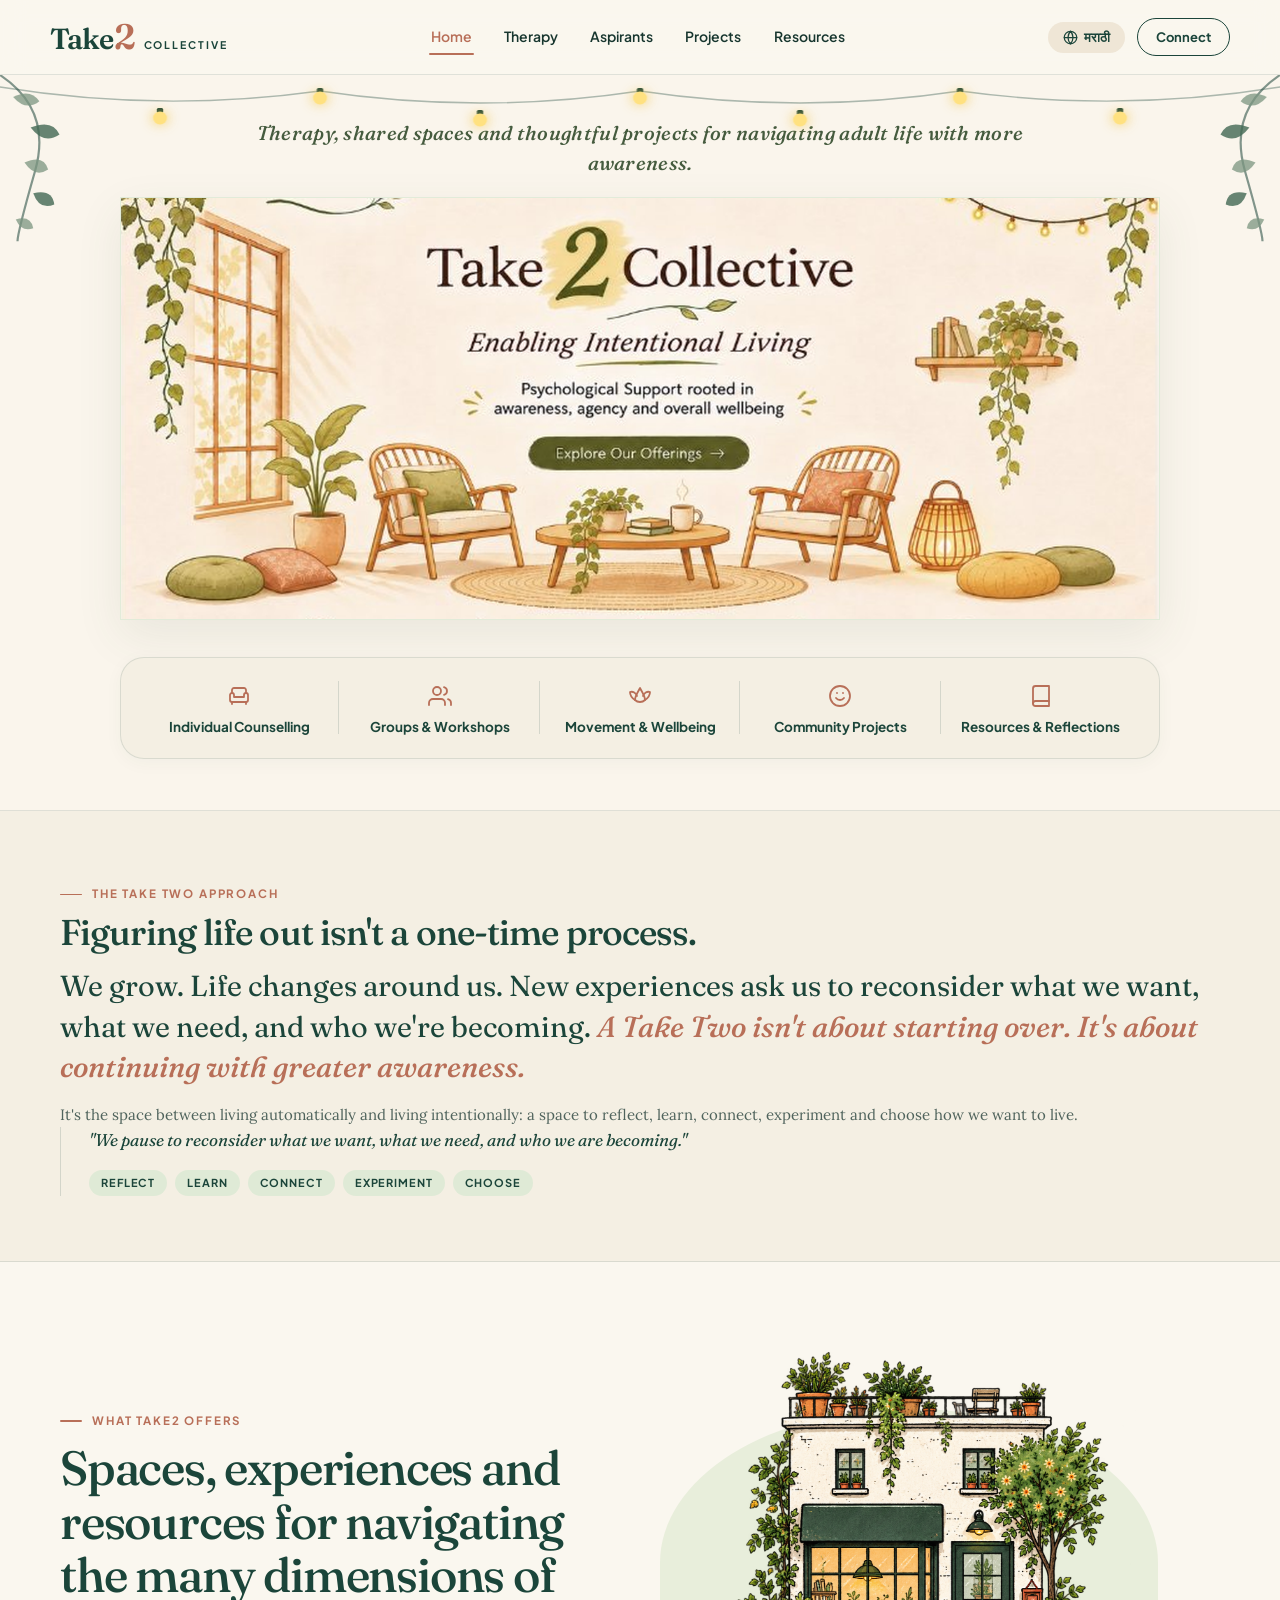
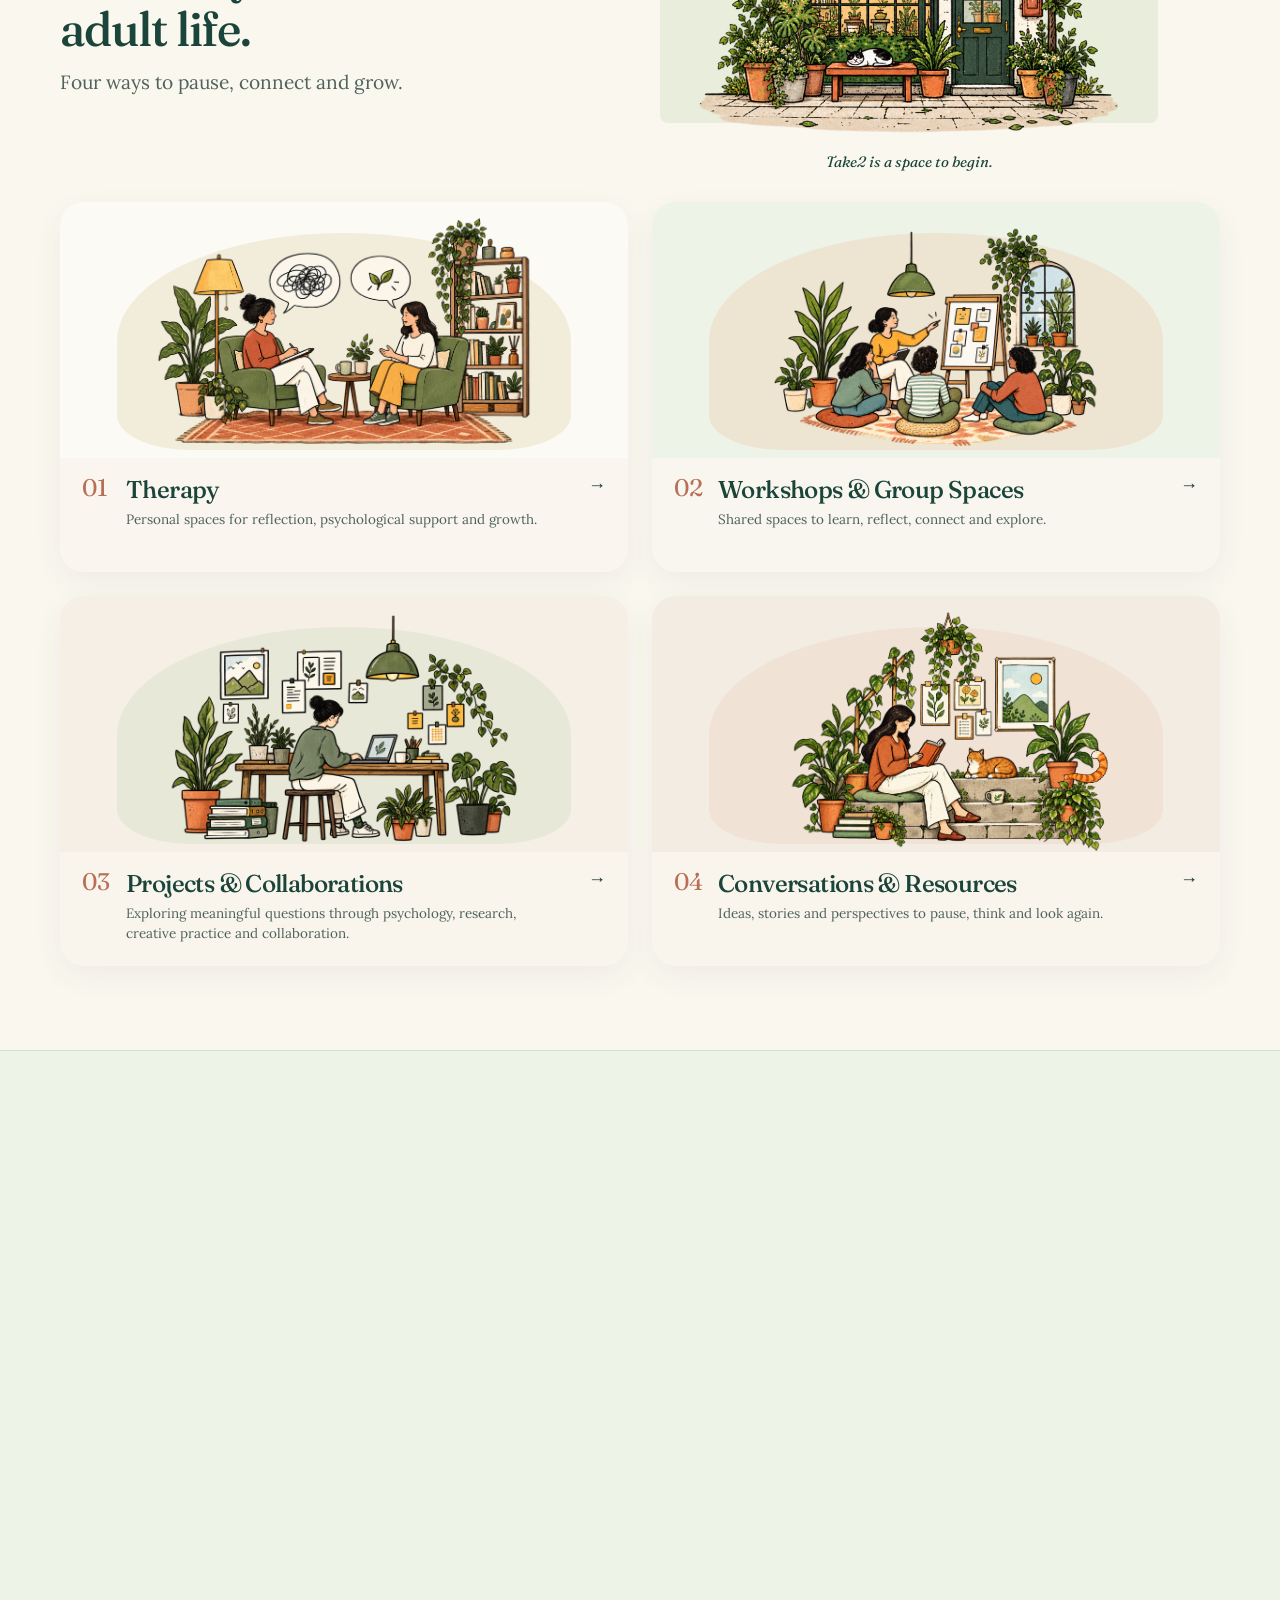
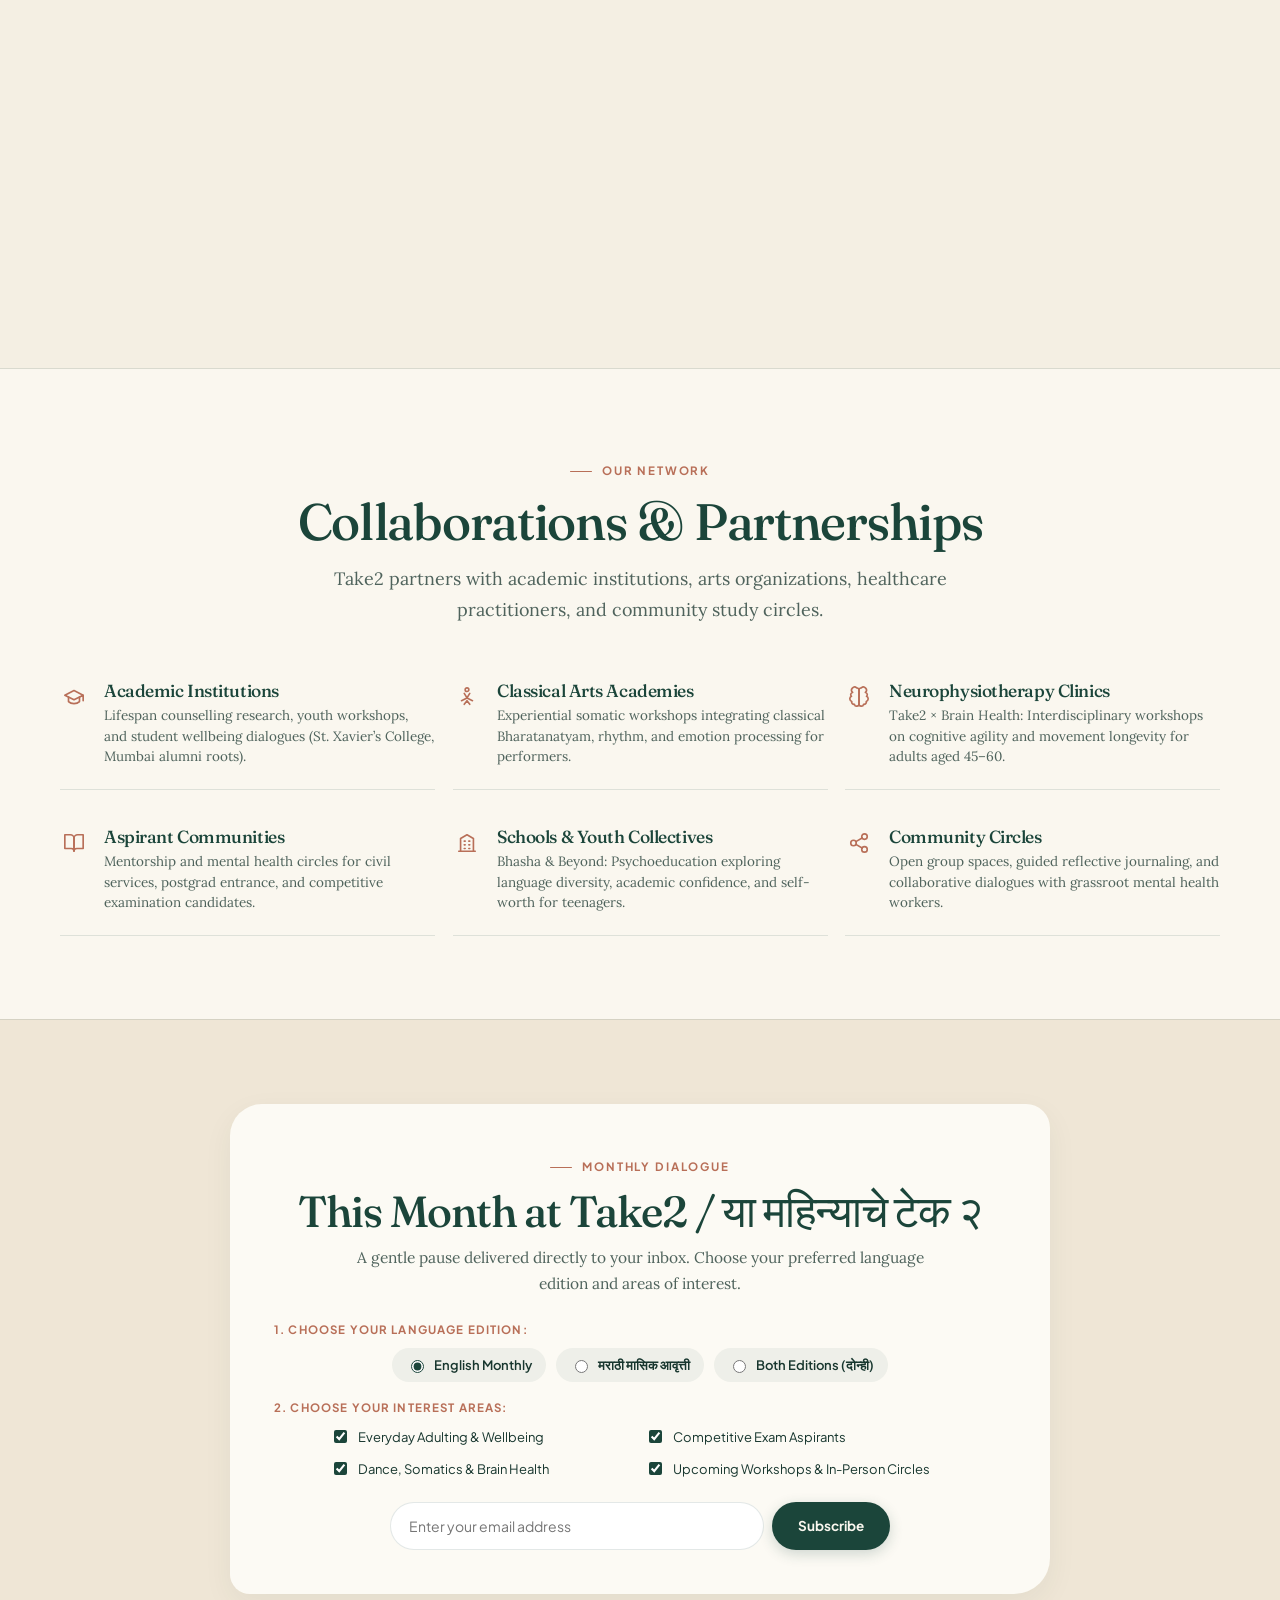
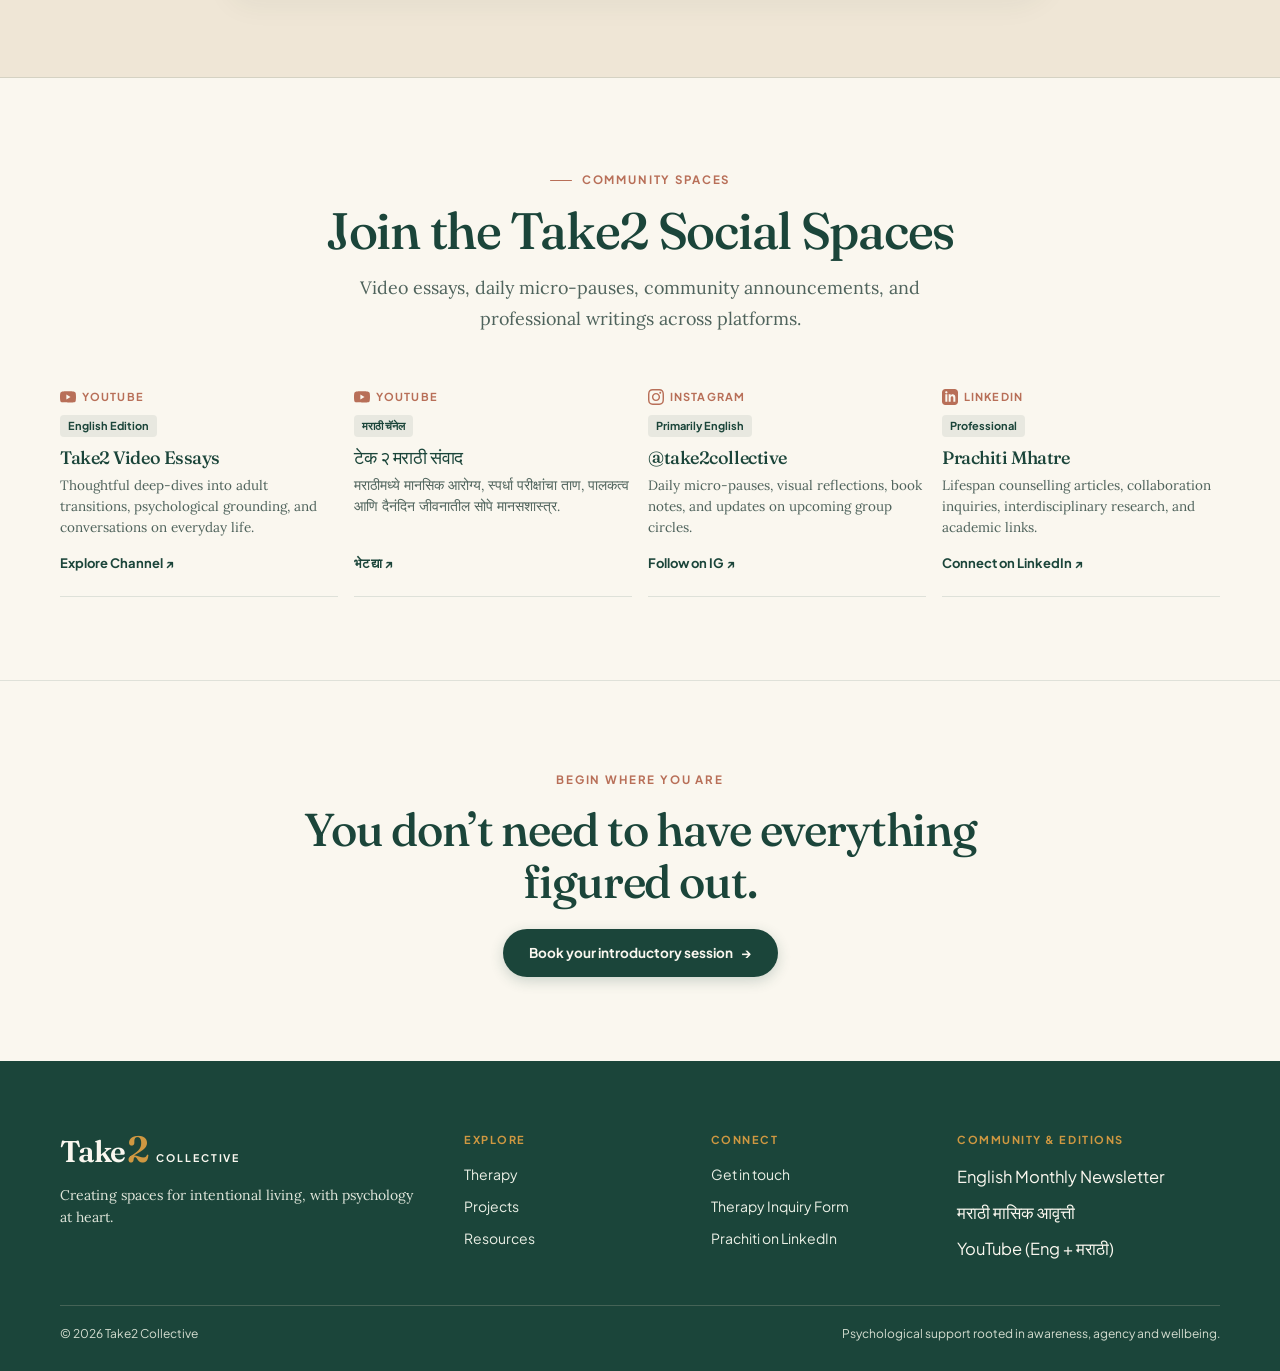
==== commit c3878fda: "Implement exact watercolor cozy corner hero theme from client mockup with centered composition and 5" ====
--- a/index.html
+++ b/index.html
@@ -7,7 +7,7 @@
   <title>Take2 Collective — Creating spaces for intentional living</title>
   <meta name="description" content="Take2 Collective brings together ideas, practices, people and projects exploring what it means to navigate, understand and build a wholesome adult life.">
   <link rel="icon" type="image/svg+xml" href="data:image/svg+xml,%3Csvg xmlns='http://www.w3.org/2000/svg' viewBox='0 0 64 64'%3E%3Crect width='64' height='64' rx='17' fill='%231D443C'/%3E%3Cpath d='M13 42c8-13 16-21 25-22 8-1 13 3 13 9 0 8-9 13-21 16' fill='none' stroke='%23F8F5EB' stroke-width='6' stroke-linecap='round'/%3E%3Ccircle cx='45' cy='17' r='5' fill='%23D6A33B'/%3E%3C/svg%3E">
-  <link rel="stylesheet" href="styles.css">
+  <link rel="stylesheet" href="styles.css?v=2.3">
 </head>
 <body>
   <!-- Top Reading / Flow Progress Indicator -->
@@ -59,7 +59,7 @@
 
   <main id="main">
     <!-- Hero Section: Creating spaces for intentional living -->
-    <section class="home-hero" aria-labelledby="hero-title" style="position: relative; overflow: hidden; padding-top: clamp(48px, 6vw, 76px); padding-bottom: clamp(36px, 5vw, 64px);">
+    <section class="home-hero-cozy" aria-labelledby="hero-title">
       <!-- Overhead Fairy Lights Garland -->
       <svg class="fairy-lights-garland" viewBox="0 0 1200 48" preserveAspectRatio="none" aria-hidden="true">
         <defs>
@@ -97,53 +97,25 @@
         <path d="M18,165 Q35,160 38,175 Q25,180 18,165 Z" fill="#6D8B74" opacity="0.75"/>
       </svg>
 
-      <div class="wrap home-hero-grid" style="align-items: center; position: relative; z-index: 2;">
-        <div class="home-hero-copy reveal-on-scroll">
-          <div class="hero-kicker" style="margin-bottom: 12px;">
-            <span class="hero-kicker-badge" style="background: rgba(223, 234, 214, 0.7); color: var(--moss); font-weight: 700;">
-              Take2 Collective
-            </span>
-          </div>
-
-          <h1 id="hero-title" style="margin-bottom: 6px; font-size: clamp(38px, 4.4vw, 62px); letter-spacing: -0.03em;">
-            Take <span style="color: var(--terra); font-style: italic;">2</span> Collective
-          </h1>
-
-          <p style="font-family: var(--serif-display); font-style: italic; font-size: clamp(22px, 2.5vw, 32px); color: var(--moss); margin: 0 0 16px; font-weight: 500;">
-            Enabling Intentional Living
-          </p>
-
-          <p class="hero-premise" style="font-size: clamp(16.5px, 1.5vw, 19.5px); color: var(--ink); line-height: 1.6; margin-bottom: 14px; font-weight: 500;">
-            Therapy, shared spaces and thoughtful projects for navigating adult life with more awareness.
-          </p>
-
-          <div style="display: inline-flex; align-items: center; gap: 8px; font-family: var(--sans); font-size: 13.5px; color: var(--terra); background: rgba(184, 111, 88, 0.08); padding: 6px 16px; border-radius: var(--radius-pill); margin-bottom: 22px;">
-            <span aria-hidden="true">&#9670;</span>
-            <span>Psychological Support rooted in awareness, agency and overall wellbeing</span>
-            <span aria-hidden="true">&#9670;</span>
-          </div>
-
-          <div class="button-row">
-            <a class="button button-primary" href="#what-we-offer">
-              Explore Our Offerings &rarr;
+      <div class="wrap" style="max-width: 1120px; position: relative; z-index: 2;">
+        <!-- Mandatory Line from Client Brief -->
+        <p class="hero-tagline-bar reveal-on-scroll">
+          Therapy, shared spaces and thoughtful projects for navigating adult life with more awareness.
+        </p>
+
+        <!-- Grand Centered Cozy Corner Watercolor Showcase (Exact Mockup) -->
+        <div class="hero-mockup-stage reveal-on-scroll">
+          <div class="hero-artwork-wrapper">
+            <img src="hero-watercolor-hd.png" alt="Take 2 Collective - Enabling Intentional Living. A warm sunlit room with wooden armchairs, trailing plants, coffee and books" class="hero-artwork-img" width="2000" height="811">
+            <!-- Clickable hotspot on 'Explore Our Offerings ->' button -->
+            <a href="#what-we-offer" class="hero-explore-hotspot" aria-label="Explore Our Offerings">
+              <span class="sr-only">Explore Our Offerings</span>
             </a>
-            <a class="button button-outline" href="therapy.html">
-              Individual Counselling
-            </a>
-          </div>
-        </div>
-
-        <!-- Cozy Sanctuary Corner Stage -->
-        <div class="hero-sanctuary-stage reveal-on-scroll reveal-slide-right">
-          <figure style="margin: 0; position: relative; border-radius: var(--radius-soft); overflow: hidden; box-shadow: 0 12px 36px rgba(27, 69, 58, 0.1);">
-            <img src="reflection-nook.png" alt="A soothing, sunlit room with comfortable wooden chairs, indoor plants, warm lamps and books" width="1200" height="800">
-          </figure>
-        </div>
-      </div>
-
-      <!-- 5 Offerings Quick Strip (Directly Under Hero) -->
-      <div class="wrap reveal-on-scroll" style="position: relative; z-index: 2;">
-        <nav class="hero-offerings-strip" aria-label="Quick offerings navigation">
+          </div>
+        </div>
+
+        <!-- 5 Offerings Quick Strip (Directly Under Hero) -->
+        <nav class="hero-offerings-strip reveal-on-scroll" aria-label="Take2 Core Offerings">
           <a class="offering-strip-item" href="therapy.html">
             <div class="offering-strip-icon" aria-hidden="true">
               <svg viewBox="0 0 24 24" fill="none" stroke="currentColor" stroke-width="1.8" stroke-linecap="round" stroke-linejoin="round">
@@ -155,7 +127,7 @@
             <span class="offering-strip-title">Individual Counselling</span>
           </a>
 
-          <a class="offering-strip-item" href="workshops.html">
+          <a class="offering-strip-item" href="projects.html">
             <div class="offering-strip-icon" aria-hidden="true">
               <svg viewBox="0 0 24 24" fill="none" stroke="currentColor" stroke-width="1.8" stroke-linecap="round" stroke-linejoin="round">
                 <path d="M17 21v-2a4 4 0 0 0-4-4H5a4 4 0 0 0-4 4v2"/>
@@ -167,22 +139,24 @@
             <span class="offering-strip-title">Groups &amp; Workshops</span>
           </a>
 
-          <a class="offering-strip-item" href="projects.html#bharatanatyam">
+          <a class="offering-strip-item" href="projects.html#project-dance">
+            <div class="offering-strip-icon" aria-hidden="true">
+              <svg viewBox="0 0 24 24" fill="none" stroke="currentColor" stroke-width="1.8" stroke-linecap="round" stroke-linejoin="round">
+                <path d="M12 4c-2 4-5 8-5 12 2 2 5 2 5 2s3 0 5-2c0-4-3-8-5-12z"/>
+                <path d="M7 16c-3-2-5-5-5-8 3-1 6 1 7 4"/>
+                <path d="M17 16c3-2 5-5 5-8-3-1-6 1-7 4"/>
+              </svg>
+            </div>
+            <span class="offering-strip-title">Movement &amp; Wellbeing</span>
+          </a>
+
+          <a class="offering-strip-item" href="projects.html#project-boards">
             <div class="offering-strip-icon" aria-hidden="true">
               <svg viewBox="0 0 24 24" fill="none" stroke="currentColor" stroke-width="1.8" stroke-linecap="round" stroke-linejoin="round">
                 <circle cx="12" cy="12" r="10"/>
-                <path d="m4.93 4.93 4.24 4.24M14.83 9.17l4.24-4.24M14.83 14.83l4.24 4.24M9.17 14.83l-4.24 4.24"/>
-              </svg>
-            </div>
-            <span class="offering-strip-title">Movement &amp; Wellbeing</span>
-          </a>
-
-          <a class="offering-strip-item" href="projects.html">
-            <div class="offering-strip-icon" aria-hidden="true">
-              <svg viewBox="0 0 24 24" fill="none" stroke="currentColor" stroke-width="1.8" stroke-linecap="round" stroke-linejoin="round">
-                <path d="M16 16v1a2 2 0 0 1-2 2H3a2 2 0 0 1-2-2V7a2 2 0 0 1 2-2h11a2 2 0 0 1 2 2v1"/>
-                <path d="M18 8h4a2 2 0 0 1 2 2v7a2 2 0 0 1-2 2h-4"/>
-                <circle cx="8" cy="12" r="2"/>
+                <path d="M8 14s1.5 2 4 2 4-2 4-2"/>
+                <line x1="9" y1="9" x2="9.01" y2="9"/>
+                <line x1="15" y1="9" x2="15.01" y2="9"/>
               </svg>
             </div>
             <span class="offering-strip-title">Community Projects</span>
@@ -815,6 +789,6 @@
     </div>
   </div>
 
-  <script src="script.js"></script>
+  <script src="script.js?v=2.3"></script>
 </body>
 </html>
--- a/styles.css
+++ b/styles.css
@@ -506,12 +506,81 @@
   transform: translateX(2px);
 }
 
-/* --- HERO SECTION --- */
-.home-hero {
+/* --- HERO SECTION (Warm Cozy Watercolor Showcase) --- */
+.home-hero,
+.home-hero-cozy {
   position: relative;
   overflow: hidden;
-  background: radial-gradient(circle at 85% 30%, #F1E9D7 0%, var(--sand) 65%);
+  background: #FAF5EC;
   border-bottom: 1px solid var(--subtle-border);
+  padding: clamp(24px, 3.5vw, 44px) 0 clamp(32px, 4vw, 54px);
+  text-align: center;
+}
+
+.hero-tagline-bar {
+  font-family: var(--serif-display);
+  font-size: clamp(16px, 1.55vw, 20px);
+  font-style: italic;
+  color: #455B3E;
+  margin: 0 auto 18px;
+  max-width: 860px;
+  line-height: 1.5;
+  letter-spacing: 0.015em;
+  font-weight: 500;
+}
+
+.hero-mockup-stage {
+  position: relative;
+  max-width: 1040px;
+  margin: 0 auto;
+}
+
+.hero-artwork-wrapper {
+  position: relative;
+  width: 100%;
+  margin: 0 auto;
+  border-radius: var(--radius-lg);
+  overflow: hidden;
+  box-shadow: 0 16px 44px rgba(67, 91, 62, 0.09);
+  border: 1px solid rgba(223, 234, 214, 0.85);
+  background: #FAF5EC;
+}
+
+.hero-artwork-img {
+  width: 100%;
+  height: auto;
+  display: block;
+}
+
+.hero-explore-hotspot {
+  position: absolute;
+  top: 34.9%;
+  left: 35.2%;
+  width: 29.2%;
+  height: 17%;
+  border-radius: 9999px;
+  cursor: pointer;
+  z-index: 10;
+  transition: transform 0.2s ease, box-shadow 0.2s ease, background 0.2s ease;
+  display: block;
+}
+
+.hero-explore-hotspot:hover {
+  background: rgba(255, 255, 255, 0.16);
+  box-shadow: 0 0 20px rgba(67, 91, 62, 0.35);
+  transform: scale(1.03);
+}
+
+.sr-only {
+  position: absolute;
+  width: 1px;
+  height: 1px;
+  padding: 0;
+  margin: -1px;
+  overflow: hidden;
+  clip: rect(0, 0, 0, 0);
+  white-space: nowrap;
+  border-width: 0;
 }
 
 .home-hero-grid {
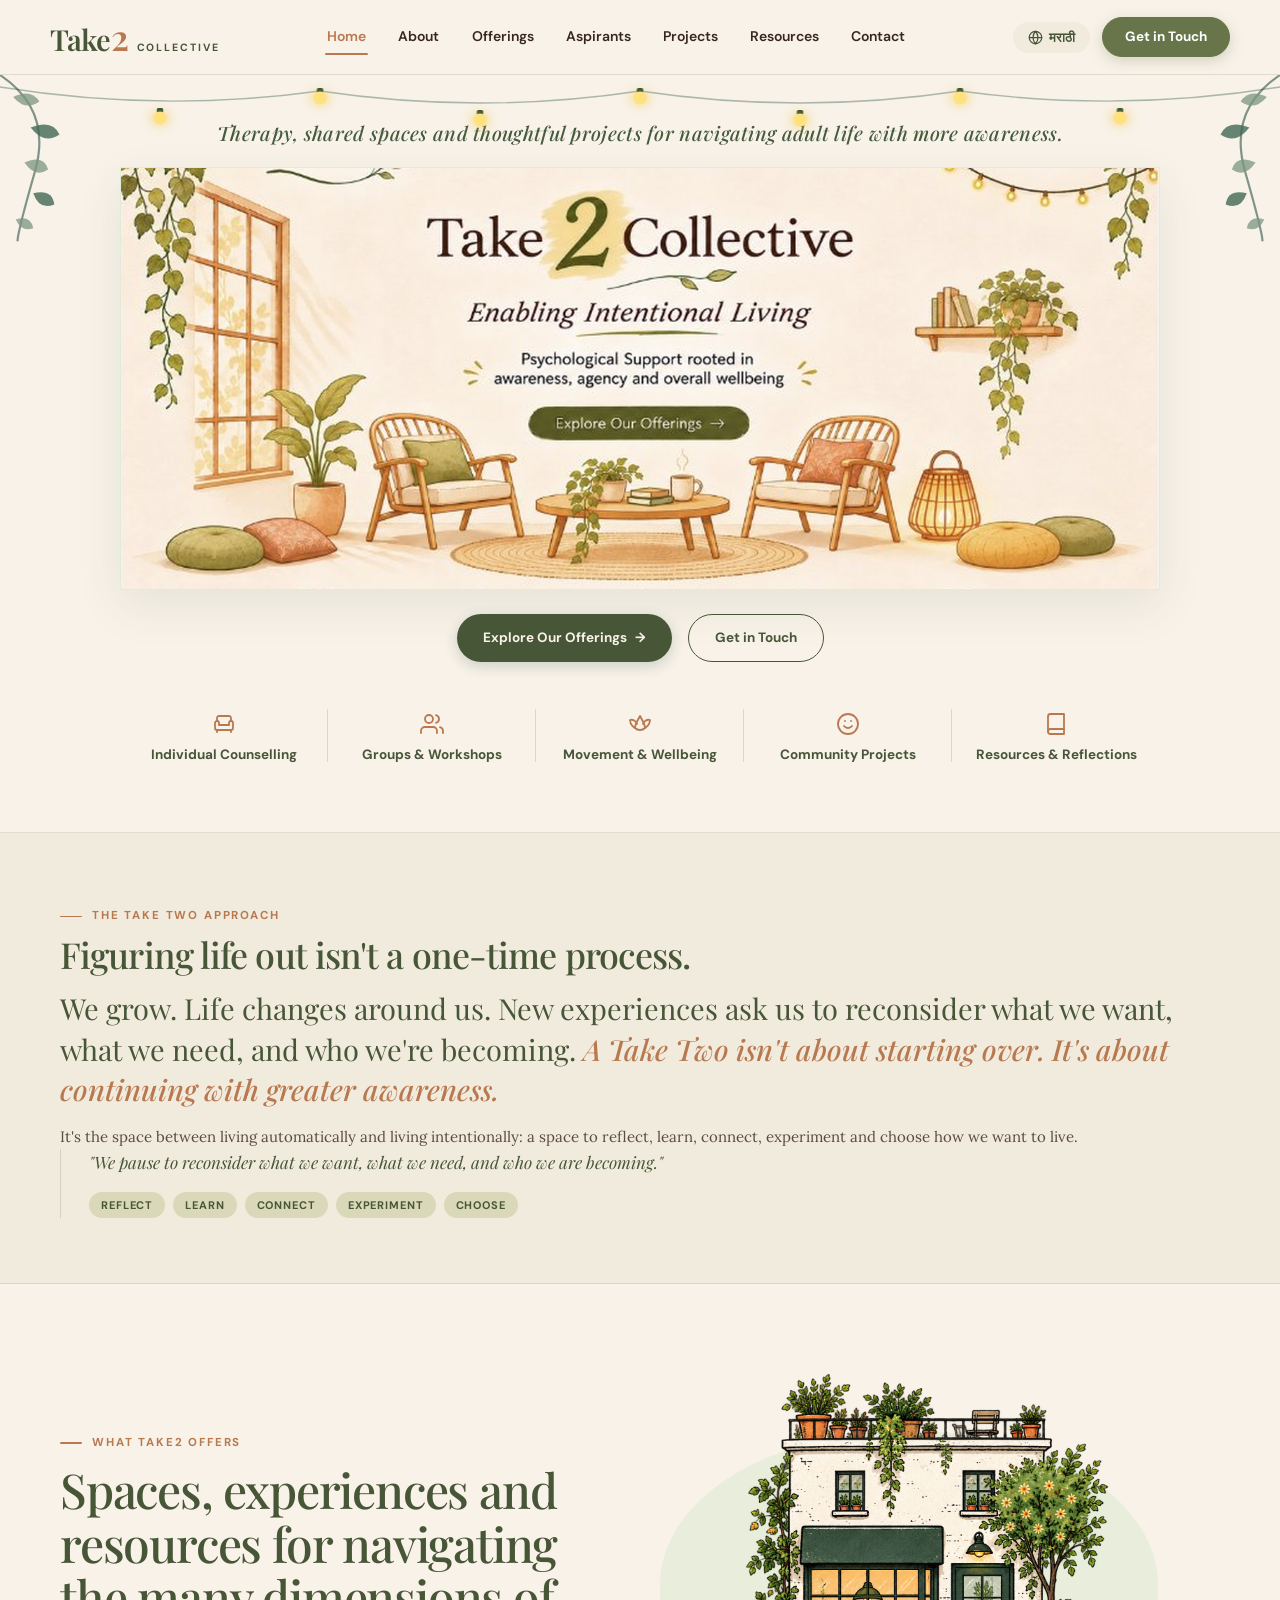
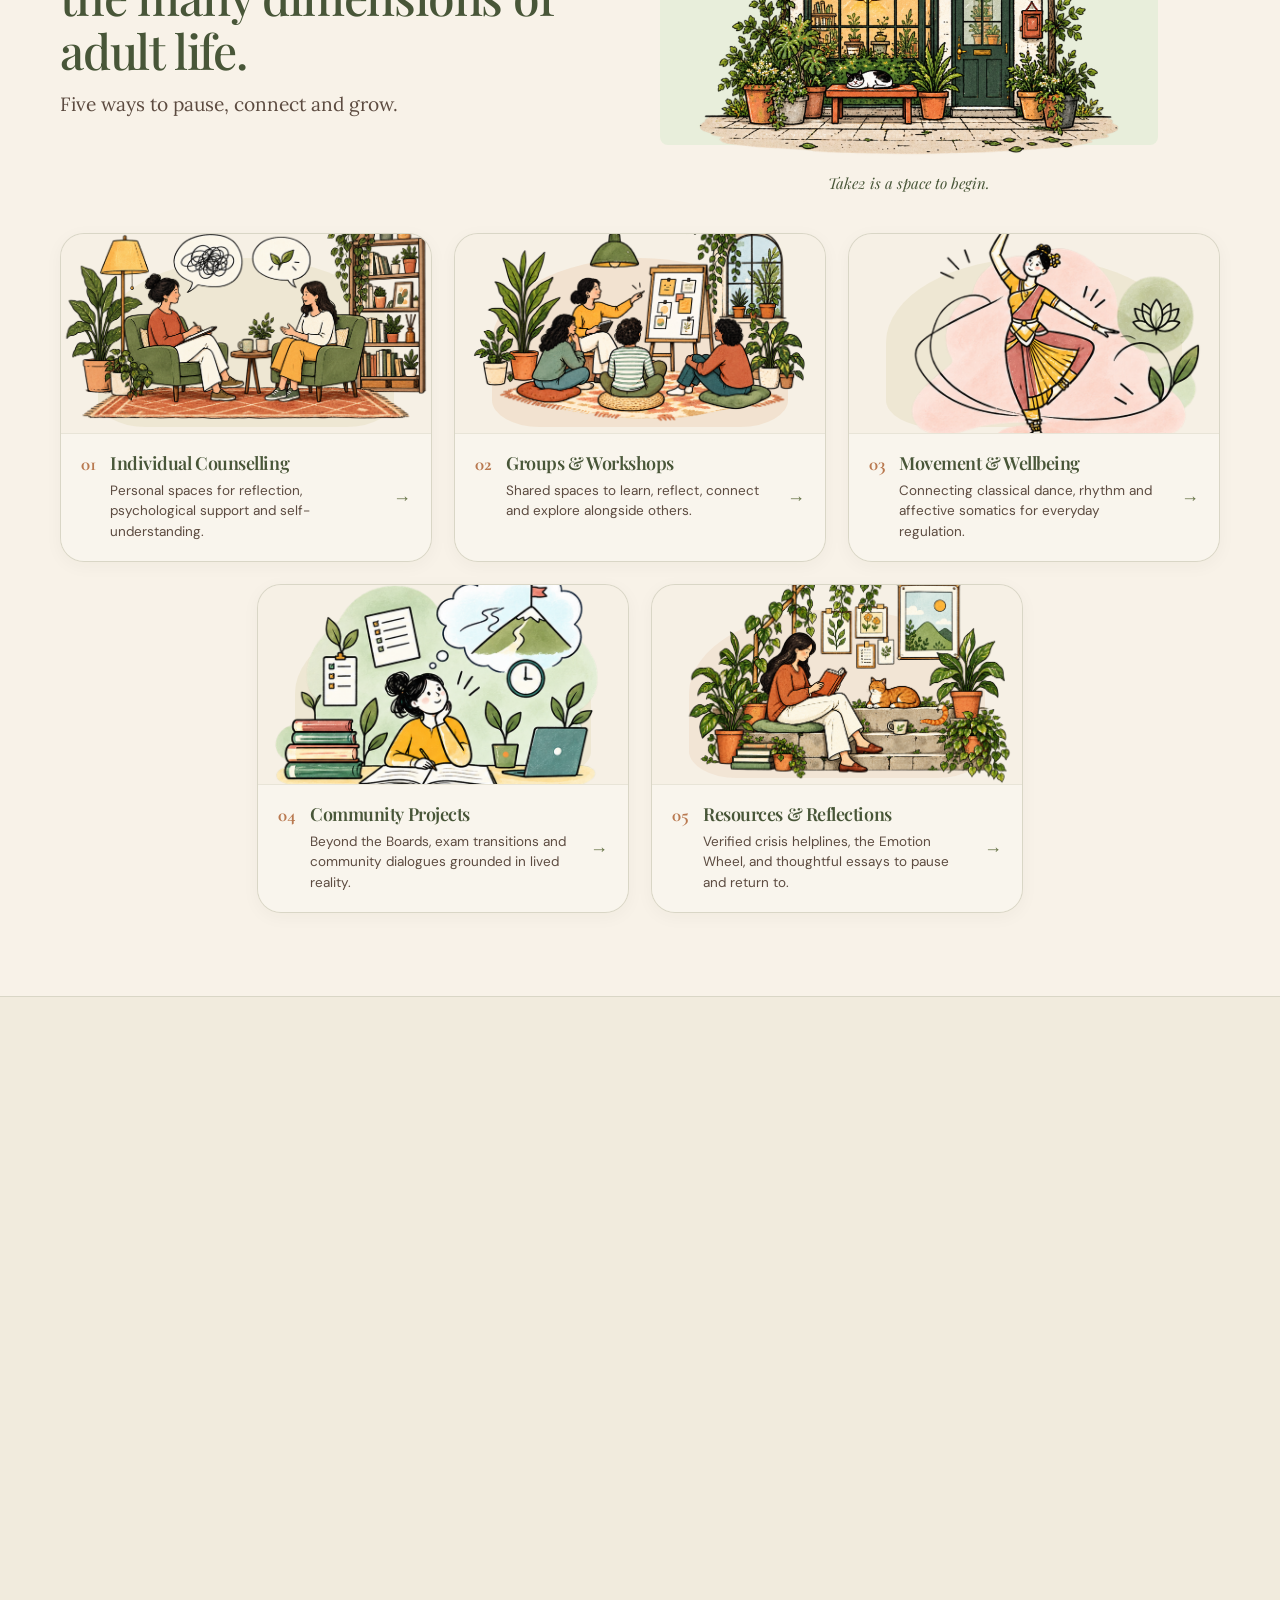
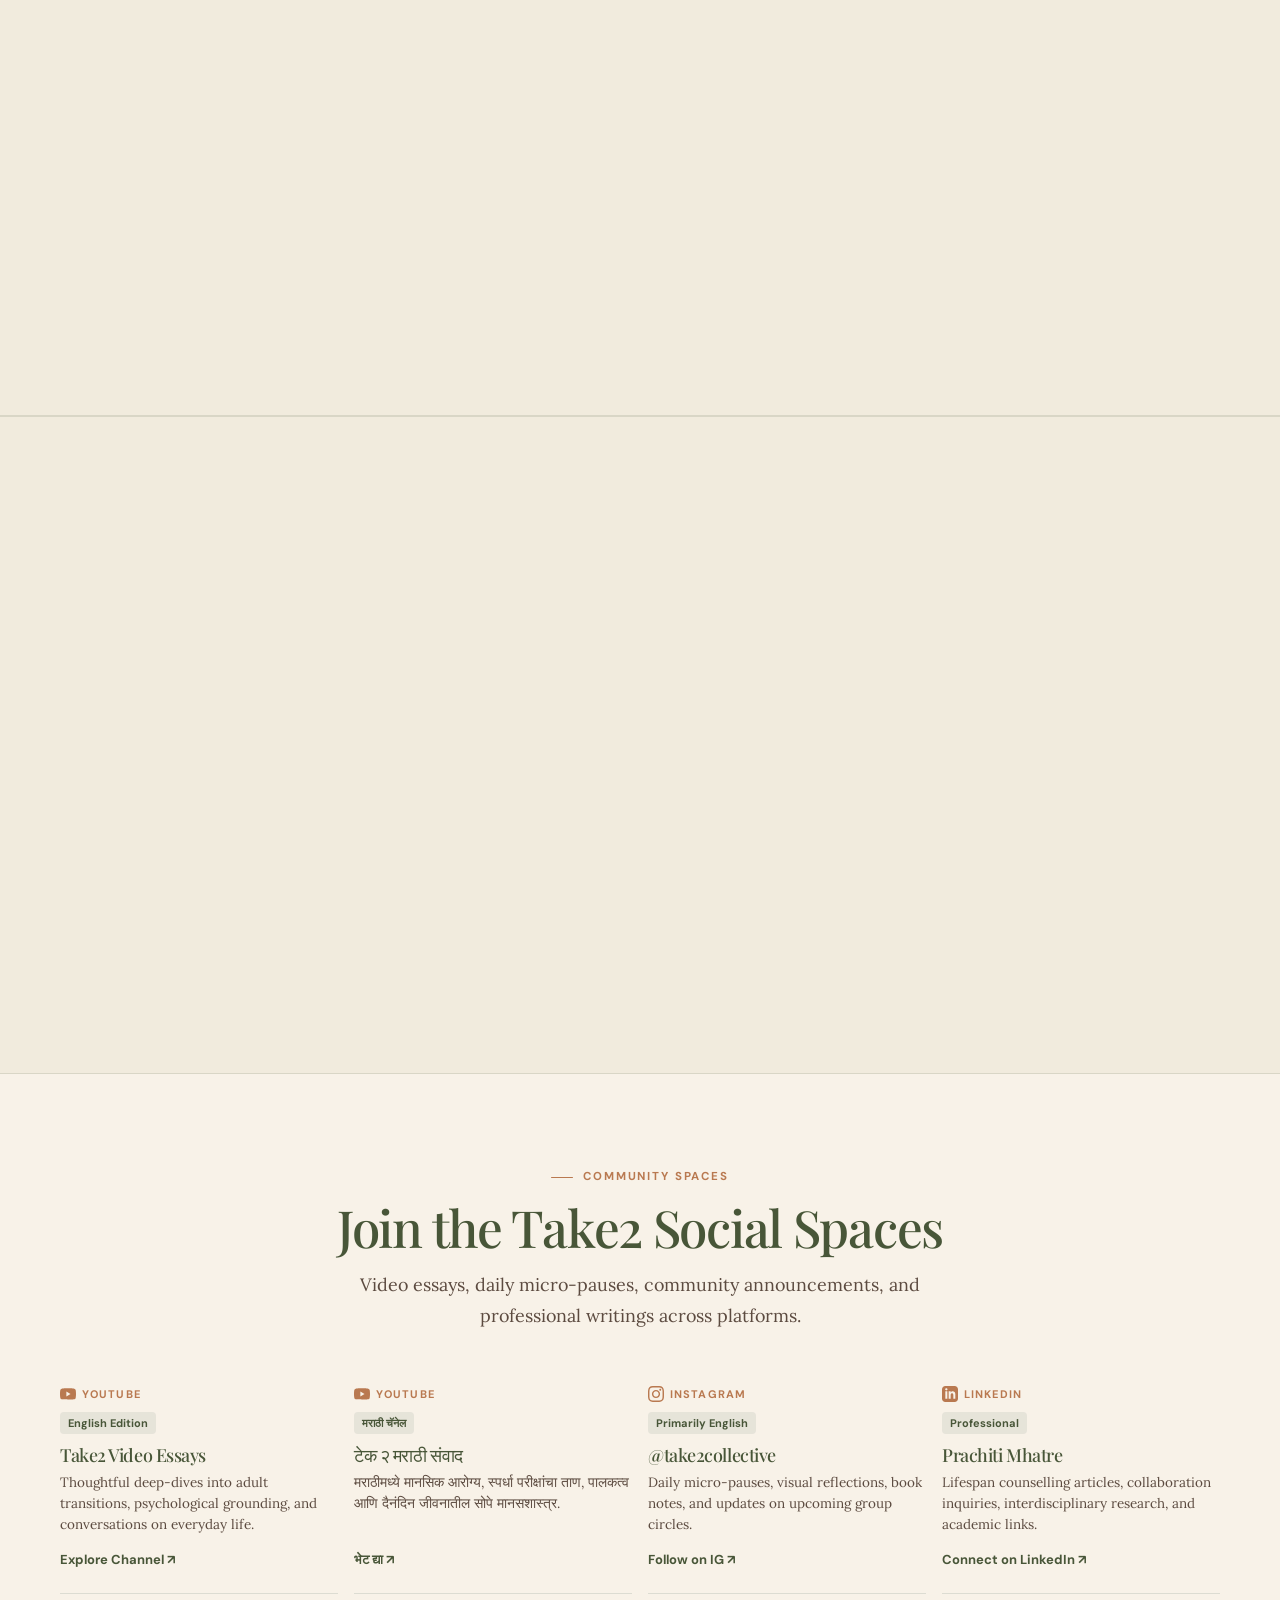
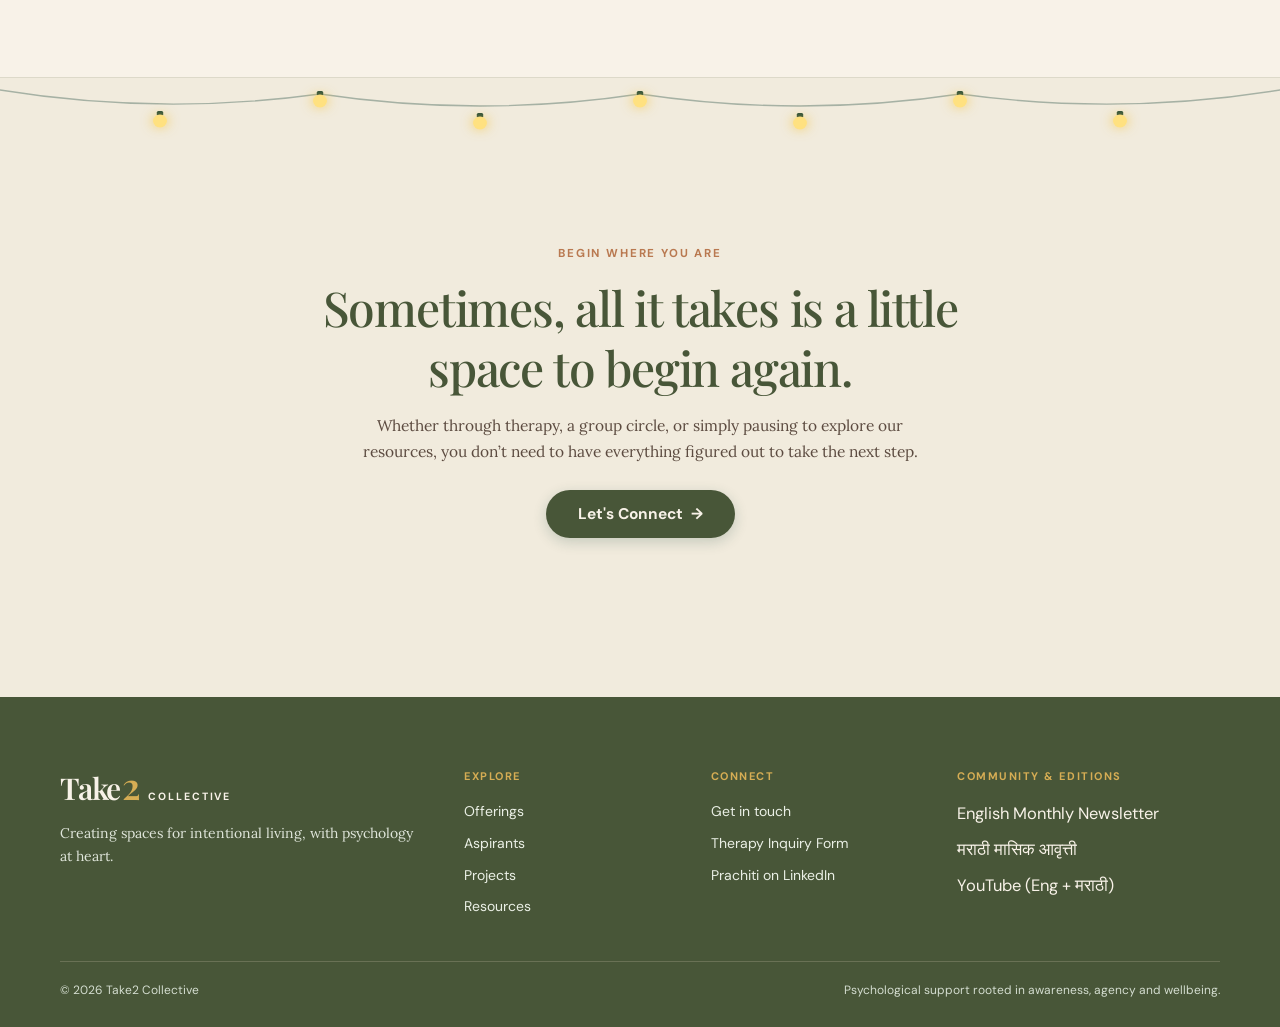
==== commit 86c8c8de: "Align design to Notion feedback: strict 6-part landing page flow, unboxed 5 offerings, anonymous tes" ====
--- a/index.html
+++ b/index.html
@@ -4,10 +4,10 @@
   <meta charset="utf-8">
   <meta name="viewport" content="width=device-width, initial-scale=1">
   <meta name="theme-color" content="#1A463B">
-  <title>Take2 Collective — Creating spaces for intentional living</title>
+  <title>Take2 Collective | Creating spaces for intentional living</title>
   <meta name="description" content="Take2 Collective brings together ideas, practices, people and projects exploring what it means to navigate, understand and build a wholesome adult life.">
   <link rel="icon" type="image/svg+xml" href="data:image/svg+xml,%3Csvg xmlns='http://www.w3.org/2000/svg' viewBox='0 0 64 64'%3E%3Crect width='64' height='64' rx='17' fill='%231D443C'/%3E%3Cpath d='M13 42c8-13 16-21 25-22 8-1 13 3 13 9 0 8-9 13-21 16' fill='none' stroke='%23F8F5EB' stroke-width='6' stroke-linecap='round'/%3E%3Ccircle cx='45' cy='17' r='5' fill='%23D6A33B'/%3E%3C/svg%3E">
-  <link rel="stylesheet" href="styles.css?v=2.3">
+  <link rel="stylesheet" href="styles.css?v=2.5">
 </head>
 <body>
   <!-- Top Reading / Flow Progress Indicator -->
@@ -24,10 +24,12 @@
       
       <nav class="desktop-nav" aria-label="Main navigation">
         <a href="index.html" aria-current="page" data-i18n="nav.home">Home</a>
-        <a href="therapy.html" data-i18n="nav.therapy">Therapy</a>
+        <a href="#about-founder" data-i18n="nav.about">About</a>
+        <a href="therapy.html" data-i18n="nav.offerings">Offerings</a>
         <a href="aspirants.html" data-i18n="nav.aspirants">Aspirants</a>
         <a href="projects.html" data-i18n="nav.projects">Projects</a>
         <a href="resources.html" data-i18n="nav.resources">Resources</a>
+        <a href="connect.html" data-i18n="nav.contact">Contact</a>
       </nav>
 
       <div class="header-actions">
@@ -40,18 +42,20 @@
           </svg>
           <span class="lang-label">मराठी</span>
         </button>
-        <a class="nav-cta" href="connect.html" data-i18n="nav.cta">Connect</a>
+        <a class="nav-cta" href="connect.html" data-i18n="nav.cta">Get in Touch</a>
       </div>
 
       <details class="mobile-nav">
         <summary>Menu</summary>
         <nav aria-label="Mobile navigation">
           <a href="index.html" aria-current="page" data-i18n="nav.home">Home</a>
-          <a href="therapy.html" data-i18n="nav.therapy">Therapy</a>
+          <a href="#about-founder" data-i18n="nav.about">About</a>
+          <a href="therapy.html" data-i18n="nav.offerings">Offerings</a>
           <a href="aspirants.html" data-i18n="nav.aspirants">Aspirants</a>
           <a href="projects.html" data-i18n="nav.projects">Projects</a>
           <a href="resources.html" data-i18n="nav.resources">Resources</a>
-          <a href="connect.html" data-i18n="nav.connect">Connect</a>
+          <a href="connect.html" data-i18n="nav.contact">Contact</a>
+          <a class="mobile-cta-btn" href="connect.html">Get in Touch &rarr;</a>
         </nav>
       </details>
     </div>
@@ -103,6 +107,21 @@
           Therapy, shared spaces and thoughtful projects for navigating adult life with more awareness.
         </p>
 
+        <!-- Mobile Header (Visible on screens < 768px for readable, dominant typography) -->
+        <div class="hero-mobile-header reveal-on-scroll">
+          <h1 class="hero-brand-title" id="hero-title">
+            Take<span class="mark-two">2</span>Collective
+          </h1>
+          <p class="hero-tagline">Enabling Intentional Living</p>
+          <p class="hero-support-text">
+            Psychological support rooted in awareness, agency and overall wellbeing.
+          </p>
+          <div class="hero-mobile-buttons">
+            <a class="button button-primary" href="#what-we-offer">Explore Our Offerings &rarr;</a>
+            <a class="button button-outline" href="connect.html">Get in Touch</a>
+          </div>
+        </div>
+
         <!-- Grand Centered Cozy Corner Watercolor Showcase (Exact Mockup) -->
         <div class="hero-mockup-stage reveal-on-scroll">
           <div class="hero-artwork-wrapper">
@@ -112,6 +131,16 @@
               <span class="sr-only">Explore Our Offerings</span>
             </a>
           </div>
+        </div>
+
+        <!-- Desktop Action Buttons Row under Artwork -->
+        <div class="hero-desktop-actions-row reveal-on-scroll">
+          <a class="button button-primary" href="#what-we-offer">
+            Explore Our Offerings <span aria-hidden="true">&rarr;</span>
+          </a>
+          <a class="button button-outline" href="connect.html">
+            Get in Touch
+          </a>
         </div>
 
         <!-- 5 Offerings Quick Strip (Directly Under Hero) -->
@@ -150,7 +179,7 @@
             <span class="offering-strip-title">Movement &amp; Wellbeing</span>
           </a>
 
-          <a class="offering-strip-item" href="projects.html#project-boards">
+          <a class="offering-strip-item" href="aspirants.html">
             <div class="offering-strip-icon" aria-hidden="true">
               <svg viewBox="0 0 24 24" fill="none" stroke="currentColor" stroke-width="1.8" stroke-linecap="round" stroke-linejoin="round">
                 <circle cx="12" cy="12" r="10"/>
@@ -217,7 +246,7 @@
             <h2 id="offers-heading">
               Spaces, experiences and resources for navigating the many dimensions of adult life.
             </h2>
-            <p class="lead">Four ways to pause, connect and grow.</p>
+            <p class="lead">Five ways to pause, connect and grow.</p>
           </div>
           <figure class="house-stage">
             <img class="house-building" src="take2-house.png" alt="Illustrated Take2 building surrounded by plants" width="500" height="420" loading="lazy">
@@ -225,8 +254,8 @@
           </figure>
         </div>
 
-        <div class="offer-gallery reveal-stagger">
-          <!-- 01 Therapy -->
+        <div class="offerings-five-grid reveal-stagger">
+          <!-- 01 Individual Counselling -->
           <a class="offer-story therapy-story" href="therapy.html">
             <div class="offer-visual">
               <img src="therapy-illustration.png" alt="Two people in a comfortable conversation room" width="1581" height="995" loading="lazy">
@@ -234,54 +263,69 @@
             <div class="offer-story-copy">
               <span class="offer-index">01</span>
               <div>
-                <h3>Therapy</h3>
-                <p>Personal spaces for reflection, psychological support and growth.</p>
+                <h3>Individual Counselling</h3>
+                <p>Personal spaces for reflection, psychological support and self-understanding.</p>
               </div>
               <span class="story-arrow" aria-hidden="true">&rarr;</span>
             </div>
           </a>
 
-          <!-- 02 Workshops -->
-          <a class="offer-story workshop-story" href="workshops.html">
+          <!-- 02 Groups & Workshops -->
+          <a class="offer-story workshop-story" href="projects.html">
             <div class="offer-visual">
               <img src="offer-workshops.png" alt="A small group learning together in a supportive circle" width="1536" height="1024" loading="lazy">
             </div>
             <div class="offer-story-copy">
               <span class="offer-index">02</span>
               <div>
-                <h3>Workshops &amp; Group Spaces</h3>
-                <p>Shared spaces to learn, reflect, connect and explore.</p>
+                <h3>Groups &amp; Workshops</h3>
+                <p>Shared spaces to learn, reflect, connect and explore alongside others.</p>
               </div>
               <span class="story-arrow" aria-hidden="true">&rarr;</span>
             </div>
           </a>
 
-          <!-- 03 Projects -->
-          <a class="offer-story projects-story" href="projects.html">
+          <!-- 03 Movement & Wellbeing -->
+          <a class="offer-story movement-story" href="projects.html#project-dance">
             <div class="offer-visual">
-              <img src="offer-projects.png" alt="Person exploring ideas at a desk with plants and notes" width="1536" height="1024" loading="lazy">
+              <img src="project-dance.png" alt="Bharatanatyam and somatic movement exploration" width="780" height="504" loading="lazy">
             </div>
             <div class="offer-story-copy">
               <span class="offer-index">03</span>
               <div>
-                <h3>Projects &amp; Collaborations</h3>
-                <p>Exploring meaningful questions through psychology, research, creative practice and collaboration.</p>
+                <h3>Movement &amp; Wellbeing</h3>
+                <p>Connecting classical dance, rhythm and affective somatics for everyday regulation.</p>
               </div>
               <span class="story-arrow" aria-hidden="true">&rarr;</span>
             </div>
           </a>
 
-          <!-- 04 Resources -->
+          <!-- 04 Community Projects -->
+          <a class="offer-story community-story" href="aspirants.html">
+            <div class="offer-visual">
+              <img src="project-aspirants.png" alt="Student studying with focus and sustainable rhythm" width="780" height="504" loading="lazy">
+            </div>
+            <div class="offer-story-copy">
+              <span class="offer-index">04</span>
+              <div>
+                <h3>Community Projects</h3>
+                <p>Beyond the Boards, exam transitions and community dialogues grounded in lived reality.</p>
+              </div>
+              <span class="story-arrow" aria-hidden="true">&rarr;</span>
+            </div>
+          </a>
+
+          <!-- 05 Resources & Reflections -->
           <a class="offer-story resources-story" href="resources.html">
             <div class="offer-visual resources-visual">
               <img src="offer-resources.png" alt="Person reading quietly beside plants and a resting cat" width="1535" height="1025" loading="lazy">
               <img class="cat-tail" src="cat-tail.png" alt="" aria-hidden="true">
             </div>
             <div class="offer-story-copy">
-              <span class="offer-index">04</span>
+              <span class="offer-index">05</span>
               <div>
-                <h3>Conversations &amp; Resources</h3>
-                <p>Ideas, stories and perspectives to pause, think and look again.</p>
+                <h3>Resources &amp; Reflections</h3>
+                <p>Verified crisis helplines, the Emotion Wheel, and thoughtful essays to pause and return to.</p>
               </div>
               <span class="story-arrow" aria-hidden="true">&rarr;</span>
             </div>
@@ -291,7 +335,7 @@
     </section>
 
     <!-- SECTION 4: ABOUT THE FOUNDER -->
-    <section class="section founder-section" aria-labelledby="founder-title">
+    <section class="section founder-section" id="about-founder" aria-labelledby="founder-title">
       <div class="wrap founder reveal-on-scroll">
         <div class="founder-photo">
           <img src="prachiti.jpg" alt="Prachiti seated among plants in a warm, sunlit space" width="1280" height="1375" loading="lazy">
@@ -332,277 +376,6 @@
       </div>
     </section>
 
-    <!-- Testimonials Section: Arrow-Based Testimonial Box Slider -->
-    <section class="section testimonials-section" aria-labelledby="testimonials-title">
-      <div class="wrap">
-        <div class="centered-heading reveal-on-scroll">
-          <span class="eyebrow">Shared Experiences</span>
-          <h2 id="testimonials-title">Voices from the Take2 Community</h2>
-          <p>Reflections from therapy clients, workshop participants, exam aspirants, and collaborators (shared with consent &amp; anonymized).</p>
-        </div>
-
-        <div class="testimonial-slider-wrapper reveal-on-scroll">
-          <div class="testimonial-carousel" role="region" aria-label="Community Testimonials">
-            <!-- Testimonial 01 -->
-            <article class="testimonial-slide active" role="group" aria-roledescription="slide" aria-label="1 of 4">
-              <div class="testimonial-quote-mark" aria-hidden="true">&ldquo;</div>
-              <p class="testimonial-quote">
-                Prachiti’s space never felt clinical or intimidating. For the first time in years of high-pressure work, I felt permitted to unpack my anxiety and burnout without feeling broken. It is a genuine relief to be met with so much gentle warmth.
-              </p>
-              <div class="testimonial-author-row">
-                <span class="author-avatar-badge" aria-hidden="true">
-                  <svg viewBox="0 0 24 24" fill="none" stroke="currentColor" stroke-width="2" stroke-linecap="round" stroke-linejoin="round">
-                    <circle cx="12" cy="8" r="4"/>
-                    <path d="M6 21v-2a4 4 0 0 1 4-4h4a4 4 0 0 1 4 4v2"/>
-                  </svg>
-                </span>
-                <div>
-                  <div class="author-name">Anonymous</div>
-                  <div class="author-context">Individual Therapy Client &bull; Tech Professional (Age 27)</div>
-                </div>
-              </div>
-            </article>
-
-            <!-- Testimonial 02 -->
-            <article class="testimonial-slide" role="group" aria-roledescription="slide" aria-label="2 of 4">
-              <div class="testimonial-quote-mark" aria-hidden="true">&ldquo;</div>
-              <p class="testimonial-quote">
-                The Take2 × Aspirants space gave words to the lonely shame of gap years. It helped me rebuild a sustainable study rhythm while holding onto my self-worth beyond mock exam percentiles. The reduced fees made therapy genuinely accessible when I needed it most.
-              </p>
-              <div class="testimonial-author-row">
-                <span class="author-avatar-badge" aria-hidden="true">
-                  <svg viewBox="0 0 24 24" fill="none" stroke="currentColor" stroke-width="2" stroke-linecap="round" stroke-linejoin="round">
-                    <circle cx="12" cy="8" r="4"/>
-                    <path d="M6 21v-2a4 4 0 0 1 4-4h4a4 4 0 0 1 4 4v2"/>
-                  </svg>
-                </span>
-                <div>
-                  <div class="author-name">Anonymous</div>
-                  <div class="author-context">Competitive Exam Aspirant &bull; UPSC Journey (Age 25)</div>
-                </div>
-              </div>
-            </article>
-
-            <!-- Testimonial 03 -->
-            <article class="testimonial-slide" role="group" aria-roledescription="slide" aria-label="3 of 4">
-              <div class="testimonial-quote-mark" aria-hidden="true">&ldquo;</div>
-              <p class="testimonial-quote">
-                Connecting the discipline of abhinaya and rhythm with nervous system regulation changed how I relate to my body. Take2 created a safe room where psychological science and classical arts met seamlessly.
-              </p>
-              <div class="testimonial-author-row">
-                <span class="author-avatar-badge" aria-hidden="true">
-                  <svg viewBox="0 0 24 24" fill="none" stroke="currentColor" stroke-width="2" stroke-linecap="round" stroke-linejoin="round">
-                    <circle cx="12" cy="8" r="4"/>
-                    <path d="M6 21v-2a4 4 0 0 1 4-4h4a4 4 0 0 1 4 4v2"/>
-                  </svg>
-                </span>
-                <div>
-                  <div class="author-name">Anonymous</div>
-                  <div class="author-context">Movement Workshop Participant &bull; Classical Dancer</div>
-                </div>
-              </div>
-            </article>
-
-            <!-- Testimonial 04 -->
-            <article class="testimonial-slide" role="group" aria-roledescription="slide" aria-label="4 of 4">
-              <div class="testimonial-quote-mark" aria-hidden="true">&ldquo;</div>
-              <p class="testimonial-quote">
-                Prachiti brings a rare depth of lifespan grounding to young adult mental health. Her workshops in Mumbai colleges translate dense psychological frameworks into immediate, lived self-compassion for students.
-              </p>
-              <div class="testimonial-author-row">
-                <span class="author-avatar-badge" aria-hidden="true">
-                  <svg viewBox="0 0 24 24" fill="none" stroke="currentColor" stroke-width="2" stroke-linecap="round" stroke-linejoin="round">
-                    <circle cx="12" cy="8" r="4"/>
-                    <path d="M6 21v-2a4 4 0 0 1 4-4h4a4 4 0 0 1 4 4v2"/>
-                  </svg>
-                </span>
-                <div>
-                  <div class="author-name">Anonymous</div>
-                  <div class="author-context">Higher Education Faculty &amp; Workshop Partner &bull; Mumbai</div>
-                </div>
-              </div>
-            </article>
-
-            <!-- Arrow Navigation Controls -->
-            <div class="testimonial-nav-bar">
-              <button type="button" class="carousel-arrow carousel-prev" aria-label="Previous testimonial">
-                <svg width="22" height="22" viewBox="0 0 24 24" fill="none" stroke="currentColor" stroke-width="2.2" stroke-linecap="round" stroke-linejoin="round">
-                  <line x1="19" y1="12" x2="5" y2="12"></line>
-                  <polyline points="12 19 5 12 12 5"></polyline>
-                </svg>
-              </button>
-
-              <div class="carousel-progress-group">
-                <span class="carousel-counter" aria-live="polite">01 / 04</span>
-                <div class="carousel-dots" role="tablist" aria-label="Choose testimonial"></div>
-              </div>
-
-              <button type="button" class="carousel-arrow carousel-next" aria-label="Next testimonial">
-                <svg width="22" height="22" viewBox="0 0 24 24" fill="none" stroke="currentColor" stroke-width="2.2" stroke-linecap="round" stroke-linejoin="round">
-                  <line x1="5" y1="12" x2="19" y2="12"></line>
-                  <polyline points="12 5 19 12 12 19"></polyline>
-                </svg>
-              </button>
-            </div>
-          </div>
-        </div>
-      </div>
-    </section>
-
-    <!-- Curated Blog Articles -->
-    <section class="section journal-section" aria-labelledby="journal-title">
-      <div class="wrap">
-        <div class="section-head reveal-on-scroll">
-          <div>
-            <span class="eyebrow">From the Take2 Journal</span>
-            <h2 id="journal-title">Curated Reads &amp; Reflections</h2>
-          </div>
-          <p class="lead" style="max-width: 440px;">
-            Short essays and practical reflections around therapy, exam journeys, movement, and adult transitions.
-          </p>
-        </div>
-
-        <div class="articles-grid reveal-stagger">
-          <article class="article-card reveal-on-scroll">
-            <div class="article-meta">
-              <span class="article-category">Therapy &amp; Somatics</span>
-              <span>4 min read</span>
-            </div>
-            <h3>De-stigmatizing the Pause: Why Nervous System Rest Precedes Action</h3>
-            <p>Why constantly pushing through exhaustion shuts down the prefrontal cortex, and how somatic deceleration restores agency.</p>
-            <button type="button" class="article-read-btn" data-open-article="pause-regulation">Read Article →</button>
-          </article>
-
-          <article class="article-card reveal-on-scroll">
-            <div class="article-meta">
-              <span class="article-category">Aspirants</span>
-              <span>5 min read</span>
-            </div>
-            <h3>The Silent Grief of the Exam Gap Year: Navigating Invisible Transitions</h3>
-            <p>Addressing ambiguous loss, library isolation, and decoupling your fundamental worth from exam marksheets.</p>
-            <button type="button" class="article-read-btn" data-open-article="aspirants-silent-grief">Read Article →</button>
-          </article>
-
-          <article class="article-card reveal-on-scroll">
-            <div class="article-meta">
-              <span class="article-category">Relationships</span>
-              <span>4 min read</span>
-            </div>
-            <h3>When Boundaries Feel Like Guilt: Relearning Emotional Safety</h3>
-            <p>Navigating family conditioning and shifting from defensive walls to gentle doors in adult relationships.</p>
-            <button type="button" class="article-read-btn" data-open-article="boundaries-guilt">Read Article →</button>
-          </article>
-
-          <article class="article-card reveal-on-scroll">
-            <div class="article-meta">
-              <span class="article-category">Dance &amp; Somatics</span>
-              <span>4 min read</span>
-            </div>
-            <h3>Rhythm, Mudras &amp; Grounding: The Science of Expressive Movement</h3>
-            <p>How the physical architecture of Bharatanatyam functions as a powerful somatic regulator for everyday emotional stress.</p>
-            <button type="button" class="article-read-btn" data-open-article="bharatanatyam-somatics">Read Article →</button>
-          </article>
-        </div>
-      </div>
-    </section>
-
-    <!-- Collaborations Section -->
-    <section class="section collaborations-section" aria-labelledby="collab-title">
-      <div class="wrap">
-        <div class="centered-heading reveal-on-scroll">
-          <span class="eyebrow">Our Network</span>
-          <h2 id="collab-title">Collaborations &amp; Partnerships</h2>
-          <p>
-            Take2 partners with academic institutions, arts organizations, healthcare practitioners, and community study circles.
-          </p>
-        </div>
-
-        <div class="collaborations-grid reveal-stagger">
-          <div class="collab-card reveal-on-scroll">
-            <div class="collab-icon" aria-hidden="true">
-              <svg width="22" height="22" viewBox="0 0 24 24" fill="none" stroke="currentColor" stroke-width="1.8" stroke-linecap="round" stroke-linejoin="round">
-                <path d="M22 10v6M2 10l10-5 10 5-10 5z"/>
-                <path d="M6 12v5c3 3 9 3 12 0v-5"/>
-              </svg>
-            </div>
-            <div>
-              <h3>Academic Institutions</h3>
-              <p>Lifespan counselling research, youth workshops, and student wellbeing dialogues (St. Xavier’s College, Mumbai alumni roots).</p>
-            </div>
-          </div>
-
-          <div class="collab-card reveal-on-scroll">
-            <div class="collab-icon" aria-hidden="true">
-              <svg width="22" height="22" viewBox="0 0 24 24" fill="none" stroke="currentColor" stroke-width="1.8" stroke-linecap="round" stroke-linejoin="round">
-                <circle cx="12" cy="4" r="2"/>
-                <path d="m15 8-3 5-3-5"/>
-                <path d="M6 16l6-3 6 3"/>
-                <path d="m9 20 3-4 3 4"/>
-              </svg>
-            </div>
-            <div>
-              <h3>Classical Arts Academies</h3>
-              <p>Experiential somatic workshops integrating classical Bharatanatyam, rhythm, and emotion processing for performers.</p>
-            </div>
-          </div>
-
-          <div class="collab-card reveal-on-scroll">
-            <div class="collab-icon" aria-hidden="true">
-              <svg width="22" height="22" viewBox="0 0 24 24" fill="none" stroke="currentColor" stroke-width="1.8" stroke-linecap="round" stroke-linejoin="round">
-                <path d="M9.5 2A2.5 2.5 0 0 1 12 4.5v15a2.5 2.5 0 0 1-4.96.44 2.5 2.5 0 0 1-2.96-3.08 3 3 0 0 1-.34-5.58 2.5 2.5 0 0 1 1.32-4.24 2.5 2.5 0 0 1 4.44-5.04z"/>
-                <path d="M14.5 2A2.5 2.5 0 0 0 12 4.5v15a2.5 2.5 0 0 0 4.96.44 2.5 2.5 0 0 0 2.96-3.08 3 3 0 0 0 .34-5.58 2.5 2.5 0 0 0-1.32-4.24 2.5 2.5 0 0 0-4.44-5.04z"/>
-              </svg>
-            </div>
-            <div>
-              <h3>Neurophysiotherapy Clinics</h3>
-              <p>Take2 × Brain Health: Interdisciplinary workshops on cognitive agility and movement longevity for adults aged 45–60.</p>
-            </div>
-          </div>
-
-          <div class="collab-card reveal-on-scroll">
-            <div class="collab-icon" aria-hidden="true">
-              <svg width="22" height="22" viewBox="0 0 24 24" fill="none" stroke="currentColor" stroke-width="1.8" stroke-linecap="round" stroke-linejoin="round">
-                <path d="M2 3h6a4 4 0 0 1 4 4v14a3 3 0 0 0-3-3H2z"/>
-                <path d="M22 3h-6a4 4 0 0 0-4 4v14a3 3 0 0 1 3-3h7z"/>
-              </svg>
-            </div>
-            <div>
-              <h3>Aspirant Communities</h3>
-              <p>Mentorship and mental health circles for civil services, postgrad entrance, and competitive examination candidates.</p>
-            </div>
-          </div>
-
-          <div class="collab-card reveal-on-scroll">
-            <div class="collab-icon" aria-hidden="true">
-              <svg width="22" height="22" viewBox="0 0 24 24" fill="none" stroke="currentColor" stroke-width="1.8" stroke-linecap="round" stroke-linejoin="round">
-                <path d="M3 21h18M5 21V7l7-4 7 4v14M9 10h1M14 10h1M9 14h1M14 14h1M9 18h1M14 18h1"/>
-              </svg>
-            </div>
-            <div>
-              <h3>Schools &amp; Youth Collectives</h3>
-              <p>Bhasha &amp; Beyond: Psychoeducation exploring language diversity, academic confidence, and self-worth for teenagers.</p>
-            </div>
-          </div>
-
-          <div class="collab-card reveal-on-scroll">
-            <div class="collab-icon" aria-hidden="true">
-              <svg width="22" height="22" viewBox="0 0 24 24" fill="none" stroke="currentColor" stroke-width="1.8" stroke-linecap="round" stroke-linejoin="round">
-                <circle cx="18" cy="5" r="3"/>
-                <circle cx="6" cy="12" r="3"/>
-                <circle cx="18" cy="19" r="3"/>
-                <line x1="8.59" y1="13.51" x2="15.42" y2="17.49"/>
-                <line x1="15.41" y1="6.51" x2="8.59" y2="10.49"/>
-              </svg>
-            </div>
-            <div>
-              <h3>Community Circles</h3>
-              <p>Open group spaces, guided reflective journaling, and collaborative dialogues with grassroot mental health workers.</p>
-            </div>
-          </div>
-        </div>
-      </div>
-    </section>
-
     <!-- Bilingual Newsletter Signup -->
     <section class="section newsletter-section" aria-labelledby="newsletter-title">
       <div class="wrap">
@@ -613,7 +386,7 @@
             A gentle pause delivered directly to your inbox. Choose your preferred language edition and areas of interest.
           </p>
 
-          <form class="take2-newsletter-form" action="#" method="POST">
+          <form class="take2-newsletter-form" method="POST">
             <div class="newsletter-options-group">
               <span class="options-title">1. Choose your language edition:</span>
               <div class="edition-radio-row">
@@ -723,13 +496,37 @@
       </div>
     </section>
 
-    <!-- Closing Callout -->
-    <section class="section closing-section">
-      <div class="wrap closing-inner reveal-on-scroll">
+    <!-- Closing Callout (Warm Space with Fairy Lights) -->
+    <section class="section closing-section" style="position: relative; overflow: hidden; background: var(--bg-secondary); border-top: 1px solid var(--line);">
+      <!-- Overhead Fairy Lights Garland -->
+      <svg class="fairy-lights-garland" viewBox="0 0 1200 48" preserveAspectRatio="none" aria-hidden="true">
+        <defs>
+          <radialGradient id="closingBulbGlow" cx="50%" cy="40%" r="50%">
+            <stop offset="0%" stop-color="#FFF9D2" />
+            <stop offset="45%" stop-color="#FFE180" />
+            <stop offset="100%" stop-color="#E29E2E" />
+          </radialGradient>
+        </defs>
+        <path class="fairy-light-wire" d="M0,12 Q150,38 300,16 Q450,40 600,16 Q750,40 900,16 Q1050,38 1200,12" />
+        <g class="fairy-bulb" transform="translate(150, 36)"><rect class="fairy-cap" x="-3" y="-3" width="6" height="5" rx="1.5"/><circle class="fairy-bulb-glass" cx="0" cy="7" r="6.5"/></g>
+        <g class="fairy-bulb" transform="translate(300, 16)"><rect class="fairy-cap" x="-3" y="-3" width="6" height="5" rx="1.5"/><circle class="fairy-bulb-glass" cx="0" cy="7" r="6.5"/></g>
+        <g class="fairy-bulb" transform="translate(450, 38)"><rect class="fairy-cap" x="-3" y="-3" width="6" height="5" rx="1.5"/><circle class="fairy-bulb-glass" cx="0" cy="7" r="6.5"/></g>
+        <g class="fairy-bulb" transform="translate(600, 16)"><rect class="fairy-cap" x="-3" y="-3" width="6" height="5" rx="1.5"/><circle class="fairy-bulb-glass" cx="0" cy="7" r="6.5"/></g>
+        <g class="fairy-bulb" transform="translate(750, 38)"><rect class="fairy-cap" x="-3" y="-3" width="6" height="5" rx="1.5"/><circle class="fairy-bulb-glass" cx="0" cy="7" r="6.5"/></g>
+        <g class="fairy-bulb" transform="translate(900, 16)"><rect class="fairy-cap" x="-3" y="-3" width="6" height="5" rx="1.5"/><circle class="fairy-bulb-glass" cx="0" cy="7" r="6.5"/></g>
+        <g class="fairy-bulb" transform="translate(1050, 36)"><rect class="fairy-cap" x="-3" y="-3" width="6" height="5" rx="1.5"/><circle class="fairy-bulb-glass" cx="0" cy="7" r="6.5"/></g>
+      </svg>
+
+      <div class="wrap closing-inner reveal-on-scroll" style="position: relative; z-index: 2; padding: clamp(48px, 6vw, 76px) 0; text-align: center;">
         <span class="eyebrow">Begin where you are</span>
-        <h2>You don’t need to have everything figured out.</h2>
-        <a class="button button-primary" href="connect.html">
-          Book your introductory session <span aria-hidden="true">→</span>
+        <h2 style="font-size: clamp(30px, 4vw, 48px); margin: 12px 0 16px; line-height: 1.25;">
+          Sometimes, all it takes is a little space to begin again.
+        </h2>
+        <p style="font-size: 15.5px; color: var(--muted); max-width: 580px; margin: 0 auto 26px; line-height: 1.65;">
+          Whether through therapy, a group circle, or simply pausing to explore our resources, you don’t need to have everything figured out to take the next step.
+        </p>
+        <a class="button button-primary" href="connect.html" style="font-size: 15.5px; padding: 13px 32px;">
+          Let's Connect <span aria-hidden="true">&rarr;</span>
         </a>
       </div>
     </section>
@@ -746,7 +543,8 @@
 
         <div class="footer-links">
           <strong>Explore</strong>
-          <a href="therapy.html">Therapy</a>
+          <a href="therapy.html">Offerings</a>
+          <a href="aspirants.html">Aspirants</a>
           <a href="projects.html">Projects</a>
           <a href="resources.html">Resources</a>
         </div>
@@ -789,6 +587,6 @@
     </div>
   </div>
 
-  <script src="script.js?v=2.3"></script>
+  <script src="script.js?v=2.5"></script>
 </body>
 </html>
--- a/styles.css
+++ b/styles.css
@@ -1,41 +1,53 @@
 /* ==========================================================================
-   Take2 Collective - Completely Unboxed Cozy Sanctuary Stylesheet
-   Free-flowing typography, zero rigid boxes, organic botanical elements,
-   warm earthy green palette (Moss, Sage, Oat, Sand, Terracotta, Amber).
+   Take2 Collective - Enchanted Botanical Wellness & Sanctuary Stylesheet
+   Warm ivory & secondary sand background, deep botanical green & olive accents,
+   editorial serif typography, fairy lights with soft twinkle, and organic botanicals.
    ========================================================================== */
 
-@import url('https://fonts.googleapis.com/css2?family=Fraunces:ital,opsz,wght,SOFT,WONK@0,9..144,300..600,0..100,0..1;1,9..144,300..600,0..100,0..1&family=Lora:ital,wght@0,400;0,500;0,600;1,400;1,500&family=Plus+Jakarta+Sans:ital,wght@0,400;0,500;0,600;0,700;1,400&display=swap');
+@import url('https://fonts.googleapis.com/css2?family=Cormorant+Garamond:ital,wght@0,400;0,500;0,600;0,700;1,400;1,500;1,600&family=DM+Sans:ital,wght@0,400;0,500;0,600;0,700;1,400&family=Fraunces:ital,opsz,wght,SOFT,WONK@0,9..144,300..600,0..100,0..1;1,9..144,300..600,0..100,0..1&family=Lora:ital,wght@0,400;0,500;0,600;1,400;1,500&family=Playfair+Display:ital,wght@0,400;0,500;0,600;0,700;1,400;1,500;1,600&family=Plus+Jakarta+Sans:ital,wght@0,400;0,500;0,600;0,700;1,400&display=swap');
 
 :root {
-  /* Warm & Green Palette */
-  --sand: #FAF7EF;
-  --sand-warm: #F4EFE3;
+  /* --- Strict Colour System (Section 2) --- */
+  --bg-primary: #F8F2E8;         /* Primary background: warm ivory */
+  --bg-secondary: #F1EBDD;       /* Secondary background */
+  --sage: #D9D8B9;               /* Sage green */
+  --olive: #687449;              /* Primary olive */
+  --forest: #485638;             /* Deep botanical green */
+  --terra: #B97950;              /* Terracotta */
+  --gold: #D6AD54;               /* Warm golden yellow */
+  --ink: #38271F;                /* Primary text: deep warm earth */
+  --muted: #5C4B40;              /* Muted text with warm undertone */
+
+  /* Backwards-compatible palette aliases */
+  --sand: var(--bg-primary);
+  --sand-warm: var(--bg-secondary);
   --sand-light: #FCFAF4;
-  --oat: #EFE6D6;
-  --oat-light: #F7F2E8;
-  --sage: #DFEAD6;
-  --sage-soft: #EDF4E7;
-  --moss: #1B453A;
-  --moss-light: #2B574B;
-  --moss-deep: #13332A;
-  --terra: #B86F58;
-  --terra-soft: #D68B74;
-  --amber: #CF9841;
-  --ink: #17362E;
-  --muted: #4F635C;
-  --subtle-border: rgba(27, 69, 58, 0.12);
-  --soft-shadow: 0 10px 30px rgba(27, 69, 58, 0.06);
-  --glow-warm: 0 16px 36px rgba(27, 69, 58, 0.09);
+  --oat: var(--bg-secondary);
+  --oat-light: var(--bg-primary);
+  --sage-soft: rgba(217, 216, 185, 0.45);
+  --moss: var(--forest);
+  --moss-light: var(--olive);
+  --moss-deep: #323D26;
+  --terra-soft: #C88A62;
+  --amber: var(--gold);
+  --subtle-border: rgba(72, 86, 56, 0.14);
+  --line: rgba(72, 86, 56, 0.12);
+  --line-light: rgba(72, 86, 56, 0.08);
+  --soft-shadow: 0 10px 30px rgba(56, 39, 31, 0.06);
+  --glow-warm: 0 16px 36px rgba(72, 86, 56, 0.09);
   
-  /* Free-Flowing Literary Typography */
-  --serif-display: 'Fraunces', Georgia, serif;
+  /* --- Premium Editorial Typography (Section 3) --- */
+  --serif-display: 'Playfair Display', 'Cormorant Garamond', 'Fraunces', Georgia, serif;
+  --serif-heading: 'Cormorant Garamond', 'Playfair Display', Georgia, serif;
   --serif-body: 'Lora', Georgia, serif;
-  --sans: 'Plus Jakarta Sans', -apple-system, BlinkMacSystemFont, sans-serif;
+  --sans: 'DM Sans', 'Plus Jakarta Sans', -apple-system, BlinkMacSystemFont, sans-serif;
   
   --radius-pill: 999px;
   --radius-organic: 32px 24px 36px 20px;
   --radius-soft: 24px;
-  --transition: all 0.4s cubic-bezier(0.16, 1, 0.3, 1);
+  --radius-md: 16px;
+  --radius-sm: 8px;
+  --transition: all 0.35s cubic-bezier(0.16, 1, 0.3, 1);
 }
 
 *, *::before, *::after {
@@ -49,7 +61,7 @@
 
 body {
   margin: 0;
-  background-color: var(--sand);
+  background-color: var(--bg-primary);
   color: var(--ink);
   font-family: var(--serif-body);
   font-size: 16.5px;
@@ -234,7 +246,7 @@
   position: sticky;
   top: 0;
   z-index: 100;
-  background: rgba(250, 247, 239, 0.94);
+  background: rgba(248, 242, 232, 0.94);
   backdrop-filter: blur(12px);
   -webkit-backdrop-filter: blur(12px);
   border-bottom: 1px solid var(--subtle-border);
@@ -346,21 +358,28 @@
 }
 
 .nav-cta {
-  border: 1.5px solid var(--moss);
+  background: var(--olive);
+  color: #FFFFFF;
+  border: 1px solid var(--olive);
   border-radius: var(--radius-pill);
-  padding: 7px 18px;
-  font-family: var(--sans);
-  font-size: 13px;
+  padding: 8px 22px;
+  font-family: var(--sans);
+  font-size: 13.5px;
   font-weight: 700;
   text-decoration: none;
-  background: transparent;
-  color: var(--moss);
+  display: inline-flex;
+  align-items: center;
+  justify-content: center;
+  box-shadow: 0 4px 14px rgba(104, 116, 73, 0.25);
   transition: var(--transition);
 }
 
 .nav-cta:hover {
-  background: var(--moss);
-  color: var(--sand);
+  background: var(--forest);
+  border-color: var(--forest);
+  color: #FFFFFF;
+  transform: translateY(-1px);
+  box-shadow: 0 6px 18px rgba(72, 86, 56, 0.3);
 }
 
 .mobile-nav {
@@ -373,21 +392,21 @@
   font-family: var(--sans);
   font-size: 13.5px;
   font-weight: 700;
-  padding: 8px 16px;
+  padding: 8px 18px;
   border-radius: var(--radius-pill);
-  background: var(--oat);
-  color: var(--moss);
+  background: var(--bg-secondary);
+  color: var(--forest);
   transition: var(--transition);
   display: inline-flex;
   align-items: center;
   gap: 6px;
-  border: 1px solid rgba(27, 69, 58, 0.1);
+  border: 1px solid var(--subtle-border);
   user-select: none;
 }
 
 .mobile-nav summary:hover {
-  background: var(--moss);
-  color: var(--sand);
+  background: var(--sage);
+  color: var(--forest);
 }
 
 .mobile-nav summary::-webkit-details-marker {
@@ -399,14 +418,14 @@
   top: 100%;
   left: 0;
   right: 0;
-  background: rgba(250, 247, 239, 0.98);
+  background: rgba(248, 242, 232, 0.98);
   backdrop-filter: blur(14px);
   -webkit-backdrop-filter: blur(14px);
   border-bottom: 2px solid var(--subtle-border);
   padding: 24px clamp(20px, 5vw, 36px);
   display: grid;
   gap: 6px;
-  box-shadow: 0 16px 36px rgba(27, 69, 58, 0.12);
+  box-shadow: 0 16px 36px rgba(56, 39, 31, 0.12);
   font-family: var(--sans);
   animation: mobileNavReveal 0.28s cubic-bezier(0.16, 1, 0.3, 1);
 }
@@ -420,7 +439,7 @@
   text-decoration: none;
   font-weight: 700;
   font-size: 16px;
-  color: var(--moss);
+  color: var(--forest);
   padding: 12px 14px;
   border-radius: 12px;
   transition: var(--transition);
@@ -432,7 +451,23 @@
 .mobile-nav nav a:hover,
 .mobile-nav nav a[aria-current="page"] {
   background: var(--sage);
-  color: var(--moss);
+  color: var(--forest);
+}
+
+.mobile-nav nav .mobile-cta-btn {
+  margin-top: 8px;
+  background: var(--olive);
+  color: #FFFFFF;
+  border-radius: var(--radius-pill);
+  justify-content: center;
+  font-weight: 700;
+  padding: 13px 20px;
+  box-shadow: 0 4px 14px rgba(104, 116, 73, 0.25);
+}
+
+.mobile-nav nav .mobile-cta-btn:hover {
+  background: var(--forest);
+  color: #FFFFFF;
 }
 
 /* --- Buttons --- */
@@ -511,7 +546,7 @@
 .home-hero-cozy {
   position: relative;
   overflow: hidden;
-  background: #FAF5EC;
+  background: var(--bg-primary);
   border-bottom: 1px solid var(--subtle-border);
   padding: clamp(24px, 3.5vw, 44px) 0 clamp(32px, 4vw, 54px);
   text-align: center;
@@ -543,7 +578,7 @@
   overflow: hidden;
   box-shadow: 0 16px 44px rgba(67, 91, 62, 0.09);
   border: 1px solid rgba(223, 234, 214, 0.85);
-  background: #FAF5EC;
+  background: var(--bg-primary);
 }
 
 .hero-artwork-img {
@@ -927,7 +962,7 @@
   box-shadow: var(--soft-shadow);
 }
 
-.offer-story:nth-child(2) { background: #EDF3E7; }
+.offer-story:nth-child(2) { background: var(--bg-secondary); }
 .offer-story:nth-child(3) { background: #F6EFE5; }
 .offer-story:nth-child(4) { background: #F3ECE2; }
 
@@ -1315,7 +1350,7 @@
 
 /* --- ABOUT THE FOUNDER --- */
 .founder-section {
-  background: #EDF3E7;
+  background: var(--bg-secondary);
   border-block: 1px solid var(--subtle-border);
 }
 
@@ -2012,7 +2047,7 @@
 }
 
 .topic-card:nth-child(even) {
-  background: #EDF3E7 !important;
+  background: var(--bg-secondary) !important;
 }
 
 .topic-card h3 {
@@ -2063,7 +2098,7 @@
 
 /* --- THERAPY BOTANICAL TIMELINE (HOW IT WORKS) --- */
 .therapy-timeline-section {
-  background: #EDF3E7;
+  background: var(--bg-secondary);
   border-block: 1px solid var(--line);
   position: relative;
 }
@@ -2419,7 +2454,7 @@
 }
 
 .resource-card:nth-child(even) {
-  background: #EDF3E7;
+  background: var(--bg-secondary);
 }
 
 .resource-card h3 {
@@ -2474,7 +2509,7 @@
 }
 
 .contact-card:nth-child(2) {
-  background: #EDF3E7;
+  background: var(--bg-secondary);
 }
 
 .contact-card h2 {
@@ -2509,7 +2544,7 @@
 /* --- CALLOUT BANNERS --- */
 .callout {
   border-radius: var(--radius-organic);
-  background: #EDF3E7;
+  background: var(--bg-secondary);
   color: var(--ink);
   padding: clamp(26px, 4.5vw, 54px);
   display: flex;
@@ -2702,7 +2737,7 @@
 }
 
 .video-notes-box {
-  background: #EDF3E7;
+  background: var(--bg-secondary);
   border-radius: var(--radius-soft);
   padding: 16px 20px;
   margin-top: 16px;
@@ -3081,20 +3116,19 @@
   transform: scaleX(-1);
 }
 
-/* --- HERO 5 OFFERINGS STRIP --- */
+/* --- HERO 5 OFFERINGS STRIP (Clean Flow, Unboxed per Mockup) --- */
 .hero-offerings-strip {
   display: flex;
-  align-items: stretch;
+  align-items: center;
   justify-content: center;
-  flex-wrap: wrap;
+  flex-wrap: nowrap;
   gap: 0;
-  margin: 38px auto 0;
+  margin: 28px auto 0;
   max-width: 1040px;
-  background: var(--sand-warm);
-  border: 1px solid rgba(27, 69, 58, 0.12);
-  border-radius: var(--radius-soft);
-  box-shadow: 0 4px 18px rgba(27, 69, 58, 0.04);
-  padding: 12px 18px;
+  background: transparent;
+  border: none;
+  box-shadow: none;
+  padding: 8px 0;
 }
 
 .offering-strip-item {
@@ -3606,13 +3640,385 @@
     grid-template-columns: 1fr;
   }
   .hero-offerings-strip {
+    display: grid;
+    grid-template-columns: repeat(2, 1fr);
+    gap: 12px;
+    padding: 18px 8px;
+    background: transparent;
+    border: none;
+    box-shadow: none;
+  }
+  .offering-strip-item:not(:last-child)::after {
+    display: none;
+  }
+  .offering-strip-item {
+    background: rgba(241, 235, 221, 0.65);
+    border-radius: var(--radius-sm);
+    padding: 12px 8px;
+    border: 1px solid rgba(104, 116, 73, 0.15);
+  }
+  .offering-strip-item:last-child {
+    grid-column: span 2;
+    max-width: 260px;
+    margin: 0 auto;
+    width: 100%;
+  }
+}
+
+/* ==========================================================================
+   HOMEPAGE HERO MOBILE REORGANIZATION & 5 OFFERINGS GRID
+   ========================================================================== */
+
+/* --- Hero Mobile Header (Clean dominant typography vertically stacked) --- */
+.hero-mobile-header {
+  display: none;
+}
+
+.hero-desktop-actions-row {
+  display: flex;
+  justify-content: center;
+  align-items: center;
+  gap: 16px;
+  margin-top: 24px;
+}
+
+@media (max-width: 767px) {
+  .hero-desktop-actions-row {
+    display: none !important;
+  }
+
+  .hero-mobile-header {
+    display: block;
+    text-align: center;
+    padding: 0 12px 18px;
+    position: relative;
+    z-index: 5;
+  }
+
+  .hero-mobile-header .hero-brand-title {
+    font-family: var(--serif-display);
+    font-size: clamp(32px, 8.5vw, 42px);
+    font-weight: 700;
+    color: var(--forest);
+    letter-spacing: -0.03em;
+    line-height: 1.12;
+    margin: 0 0 6px;
+    display: inline-flex;
+    align-items: baseline;
+    justify-content: center;
+  }
+
+  .hero-mobile-header .hero-brand-title .mark-two {
+    color: var(--terra);
+    font-size: 1.25em;
+    font-family: var(--serif-heading);
+    margin: 0 2px;
+  }
+
+  .hero-mobile-header .hero-tagline {
+    font-family: var(--serif-heading);
+    font-style: italic;
+    font-size: clamp(20px, 5.5vw, 25px);
+    color: var(--terra);
+    margin: 0 0 12px;
+    line-height: 1.3;
+    font-weight: 500;
+  }
+
+  .hero-mobile-header .hero-support-text {
+    font-family: var(--sans);
+    font-size: 14.5px;
+    line-height: 1.6;
+    color: var(--ink);
+    margin: 0 auto 18px;
+    max-width: 440px;
+  }
+
+  .hero-mobile-header .hero-mobile-buttons {
+    display: flex;
+    flex-direction: column;
+    gap: 10px;
+    max-width: 360px;
+    margin: 0 auto;
+  }
+
+  .hero-mobile-header .hero-mobile-buttons .button {
+    width: 100%;
+    min-height: 48px;
+    display: inline-flex;
+    align-items: center;
+    justify-content: center;
+    font-size: 14.5px;
+    padding: 12px 20px;
+  }
+
+  .hero-explore-hotspot {
+    display: none !important;
+  }
+}
+
+/* --- OFFERINGS FIVE GRID (Section 3: What Take2 Offers) --- */
+.offerings-five-grid {
+  display: grid;
+  gap: 22px;
+  margin-top: 36px;
+}
+
+@media (min-width: 1024px) {
+  .offerings-five-grid {
+    grid-template-columns: repeat(6, 1fr);
+  }
+  .offerings-five-grid .offer-story:nth-child(1),
+  .offerings-five-grid .offer-story:nth-child(2),
+  .offerings-five-grid .offer-story:nth-child(3) {
+    grid-column: span 2;
+  }
+  .offerings-five-grid .offer-story:nth-child(4) {
+    grid-column: 2 / span 2;
+  }
+  .offerings-five-grid .offer-story:nth-child(5) {
+    grid-column: 4 / span 2;
+  }
+}
+
+@media (max-width: 1023px) and (min-width: 680px) {
+  .offerings-five-grid {
+    grid-template-columns: repeat(2, 1fr);
+  }
+  .offerings-five-grid .offer-story:nth-child(5) {
+    grid-column: span 2;
+    max-width: 520px;
+    margin-inline: auto;
+    width: 100%;
+  }
+}
+
+@media (max-width: 679px) {
+  .offerings-five-grid {
+    grid-template-columns: 1fr;
+    gap: 18px;
+  }
+}
+
+.offerings-five-grid .offer-story {
+  display: flex;
+  flex-direction: column;
+  background: var(--bg-secondary);
+  border: 1px solid var(--subtle-border);
+  border-radius: var(--radius-soft);
+  overflow: hidden;
+  text-decoration: none;
+  color: inherit;
+  transition: transform 0.35s cubic-bezier(0.16, 1, 0.3, 1), box-shadow 0.35s ease, border-color 0.35s ease;
+  box-shadow: 0 4px 18px rgba(56, 39, 31, 0.04);
+}
+
+.offerings-five-grid .offer-story:hover {
+  transform: translateY(-5px);
+  box-shadow: 0 12px 30px rgba(72, 86, 56, 0.12);
+  border-color: var(--olive);
+}
+
+.offerings-five-grid .offer-story .offer-visual {
+  height: 200px;
+  background: rgba(248, 242, 232, 0.75);
+  overflow: hidden;
+  display: flex;
+  align-items: center;
+  justify-content: center;
+  position: relative;
+  border-bottom: 1px solid var(--line-light);
+  padding: 0;
+}
+
+.offerings-five-grid .offer-story .offer-visual img {
+  width: 100%;
+  height: 100%;
+  object-fit: cover;
+  transition: transform 0.4s ease;
+}
+
+.offerings-five-grid .offer-story:hover .offer-visual img {
+  transform: scale(1.04);
+}
+
+.offerings-five-grid .offer-story-copy {
+  padding: 18px 20px;
+  display: flex;
+  align-items: flex-start;
+  gap: 14px;
+  flex: 1;
+}
+
+.offerings-five-grid .offer-story-copy .offer-index {
+  font-family: var(--serif-heading);
+  font-size: 19px;
+  font-weight: 700;
+  color: var(--terra);
+  line-height: 1;
+  padding-top: 2px;
+}
+
+.offerings-five-grid .offer-story-copy h3 {
+  font-family: var(--serif-display);
+  font-size: 18px;
+  font-weight: 600;
+  color: var(--forest);
+  margin: 0 0 6px;
+  line-height: 1.25;
+}
+
+.offerings-five-grid .offer-story-copy p {
+  font-family: var(--sans);
+  font-size: 13.5px;
+  line-height: 1.55;
+  color: var(--muted);
+  margin: 0;
+}
+
+.offerings-five-grid .offer-story-copy .story-arrow {
+  margin-left: auto;
+  font-size: 18px;
+  color: var(--olive);
+  transition: transform 0.3s ease;
+  align-self: center;
+}
+
+.offerings-five-grid .offer-story:hover .story-arrow {
+  transform: translateX(4px);
+  color: var(--terra);
+}
+
+/* --- INTERACTIVE CONTACT FORM (connect.html) --- */
+.contact-form-section {
+  padding: clamp(36px, 5vw, 64px) 0;
+  background: var(--bg-primary);
+  border-bottom: 1px solid var(--line);
+}
+
+.contact-form-card {
+  background: var(--bg-secondary);
+  border: 1px solid var(--subtle-border);
+  border-radius: var(--radius-soft);
+  padding: clamp(24px, 4vw, 42px);
+  box-shadow: var(--soft-shadow);
+  max-width: 680px;
+  margin: 0 auto;
+}
+
+.take2-contact-form {
+  display: grid;
+  gap: 18px;
+}
+
+.take2-contact-form .form-group {
+  display: flex;
+  flex-direction: column;
+  gap: 6px;
+  text-align: left;
+}
+
+.take2-contact-form .form-group label {
+  font-family: var(--sans);
+  font-size: 13.5px;
+  font-weight: 600;
+  color: var(--ink);
+}
+
+.take2-contact-form .form-group input,
+.take2-contact-form .form-group select,
+.take2-contact-form .form-group textarea {
+  width: 100%;
+  font-family: var(--sans);
+  font-size: 15px;
+  padding: 12px 16px;
+  background: var(--bg-primary);
+  border: 1px solid var(--line);
+  border-radius: var(--radius-sm);
+  color: var(--ink);
+  transition: border-color 0.25s ease, box-shadow 0.25s ease;
+}
+
+.take2-contact-form .form-group input:focus,
+.take2-contact-form .form-group select:focus,
+.take2-contact-form .form-group textarea:focus {
+  outline: none;
+  border-color: var(--olive);
+  box-shadow: 0 0 0 3px rgba(104, 116, 73, 0.18);
+}
+
+.take2-contact-form .form-group textarea {
+  min-height: 120px;
+  resize: vertical;
+}
+
+.contact-submit-btn {
+  background: var(--olive);
+  color: #FFFFFF;
+  border: none;
+  border-radius: var(--radius-pill);
+  padding: 13px 32px;
+  font-family: var(--sans);
+  font-size: 15px;
+  font-weight: 600;
+  cursor: pointer;
+  transition: var(--transition);
+  align-self: flex-start;
+  box-shadow: 0 4px 14px rgba(104, 116, 73, 0.25);
+  min-height: 48px;
+}
+
+.contact-submit-btn:hover {
+  background: var(--forest);
+  transform: translateY(-2px);
+  box-shadow: 0 6px 18px rgba(72, 86, 56, 0.3);
+}
+
+.contact-form-feedback {
+  padding: 14px 18px;
+  border-radius: var(--radius-sm);
+  font-size: 14px;
+  margin-top: 14px;
+  display: none;
+}
+
+.contact-form-feedback.success {
+  background: rgba(217, 216, 185, 0.5);
+  border-left: 4px solid var(--olive);
+  color: var(--forest);
+  display: block;
+}
+
+.contact-form-feedback.error {
+  background: rgba(185, 121, 80, 0.15);
+  border-left: 4px solid var(--terra);
+  color: #7A331A;
+  display: block;
+}
+
+/* --- Extra Mobile Polish (Down to 320px) --- */
+@media (max-width: 480px) {
+  .wrap {
+    padding-inline: 16px;
+  }
+  .button-row {
     flex-direction: column;
     align-items: stretch;
   }
-  .offering-strip-item:not(:last-child)::after {
-    display: none;
-  }
-  .offering-strip-item {
-    border-bottom: 1px solid rgba(27, 69, 58, 0.08);
-  }
-}
+  .button-row .button {
+    width: 100%;
+    justify-content: center;
+  }
+  .testimonial-carousel {
+    padding: 24px 16px 20px;
+  }
+  .testimonial-quote {
+    font-size: 16px;
+    line-height: 1.55;
+  }
+  .botanical-vine-corner {
+    width: 70px;
+    opacity: 0.7;
+  }
+}
+
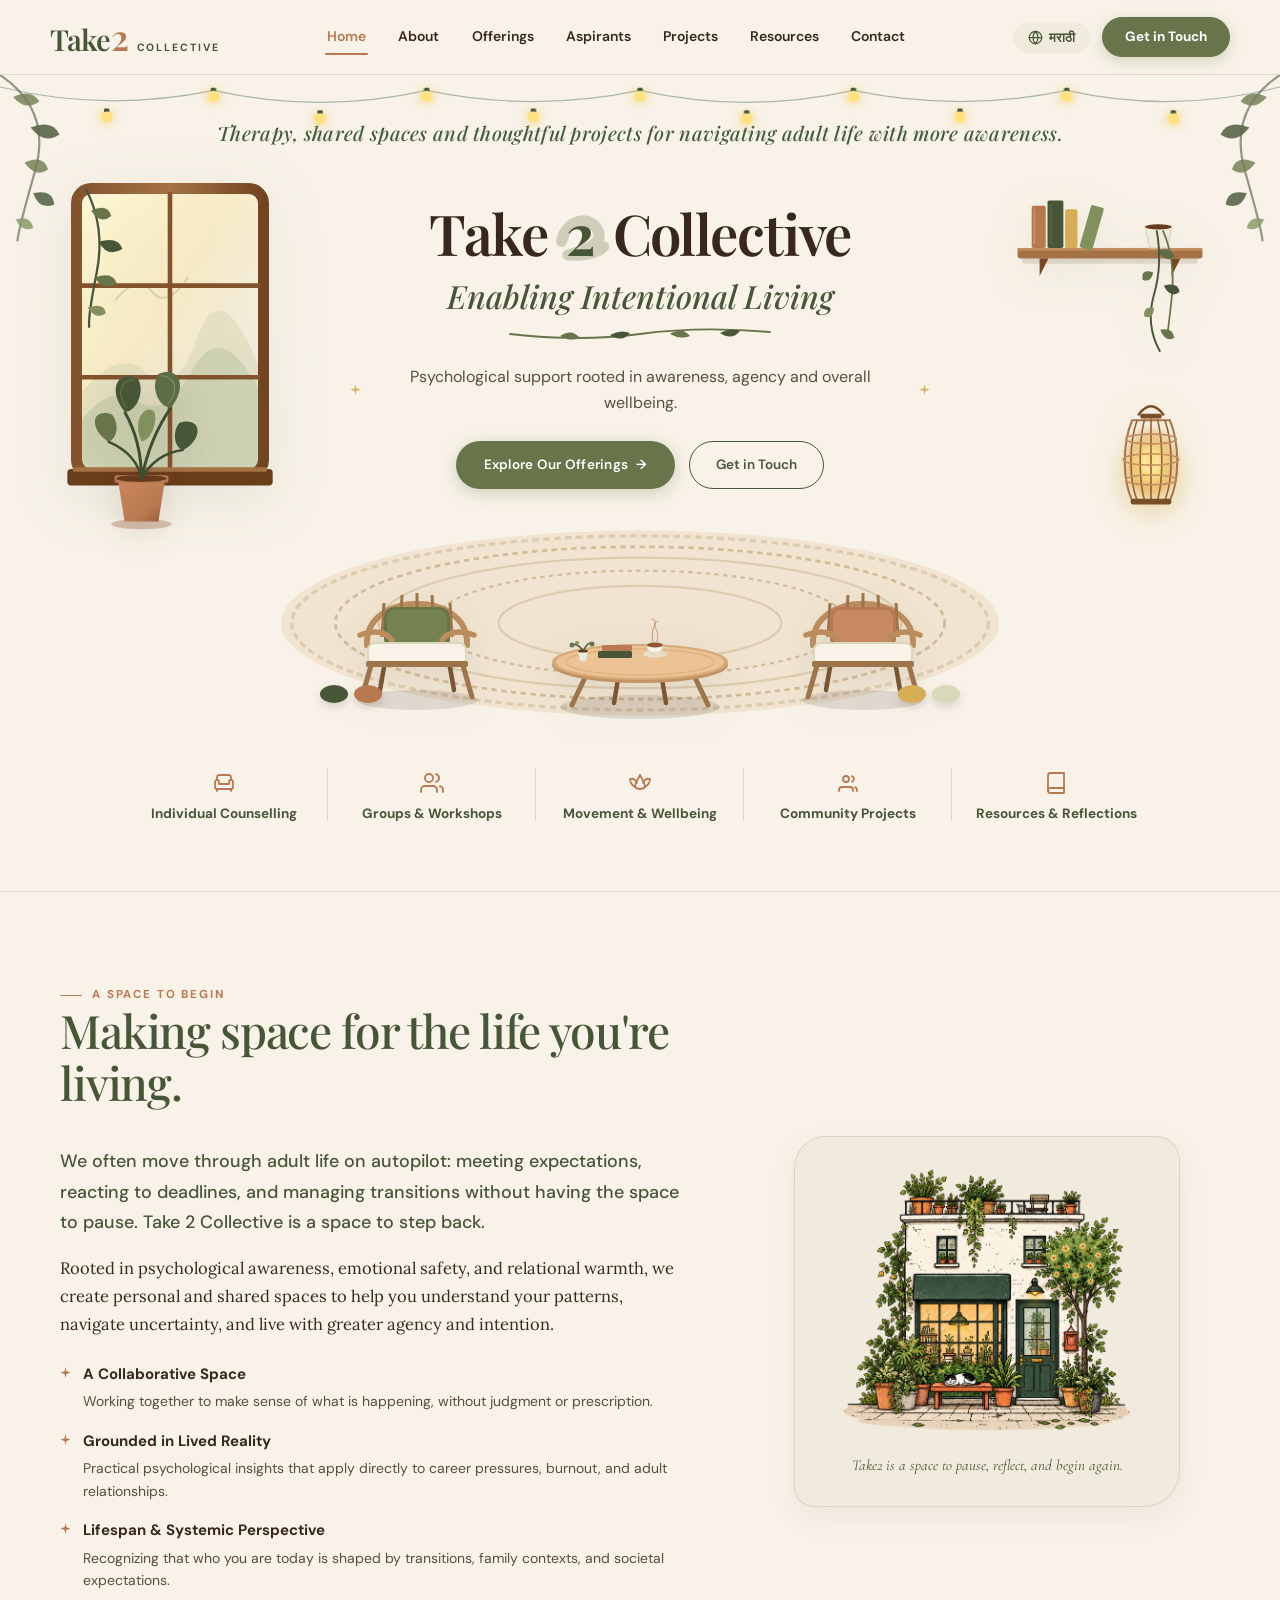
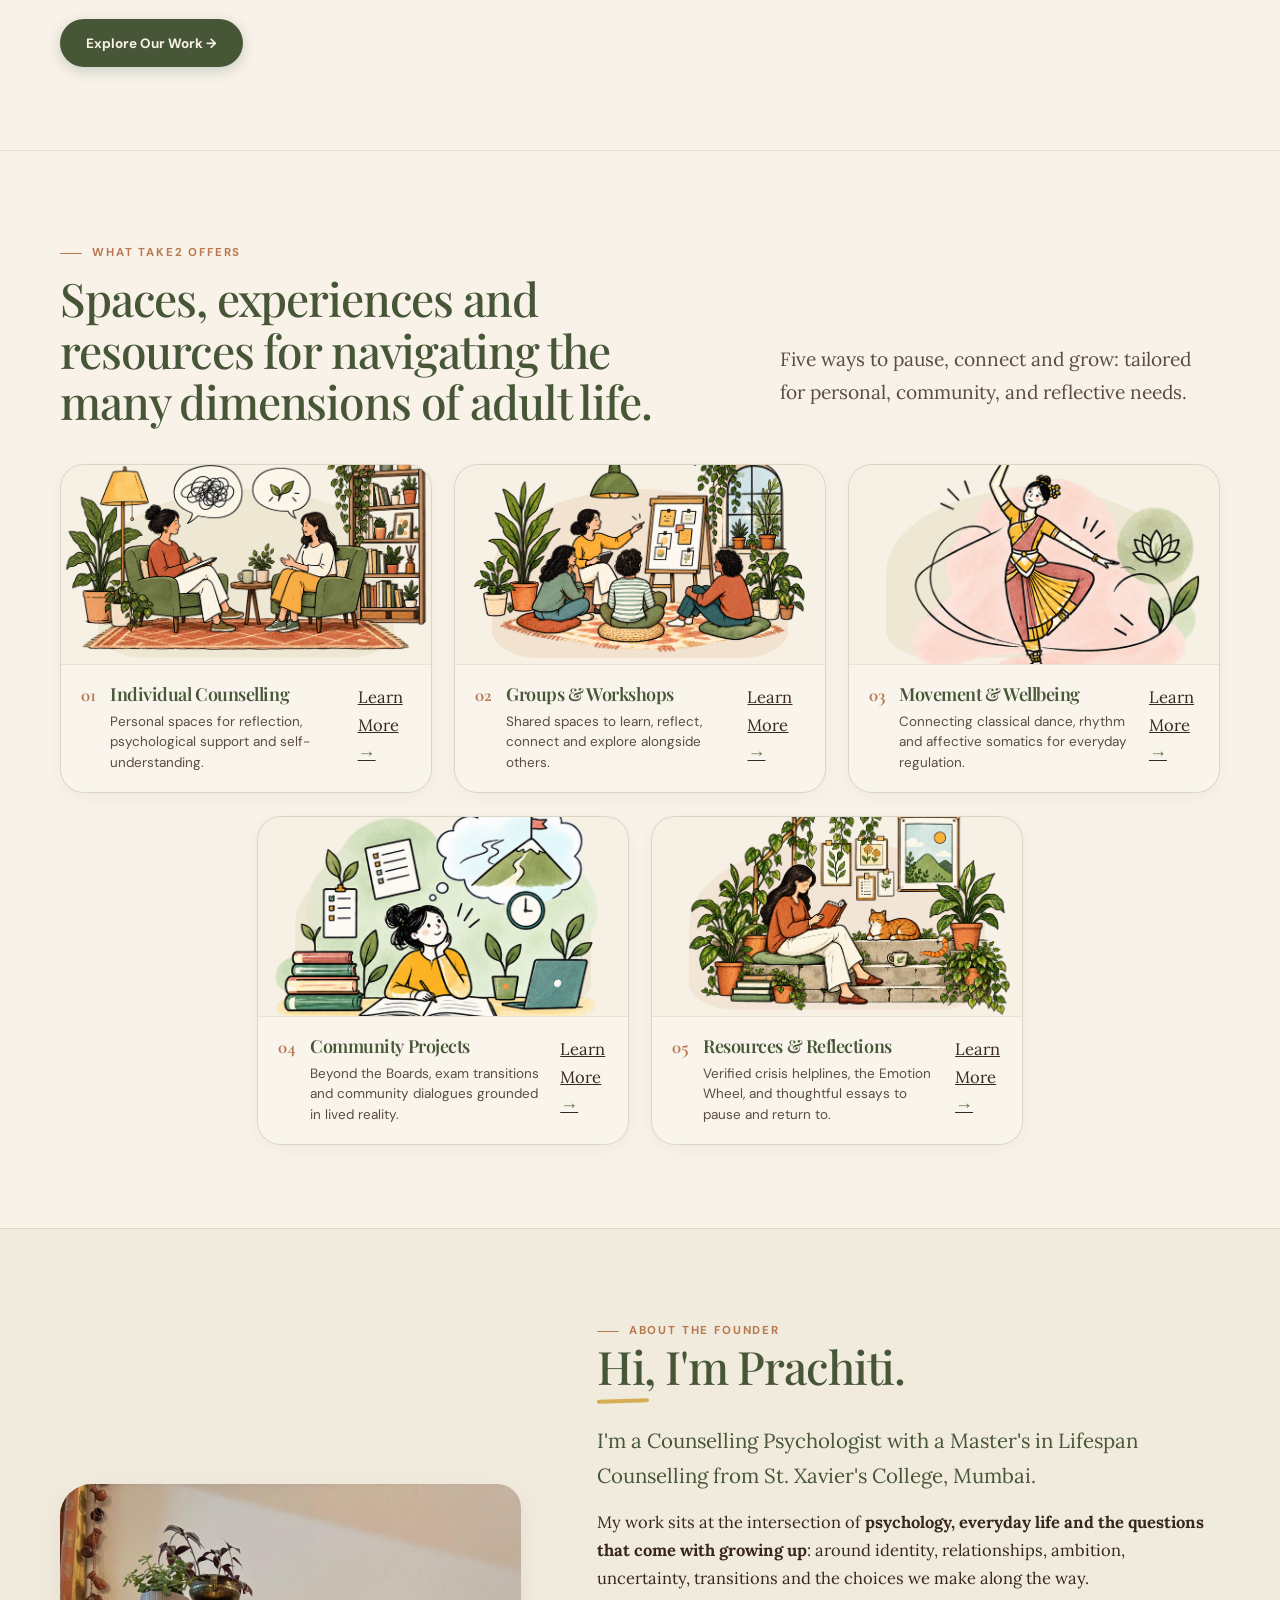
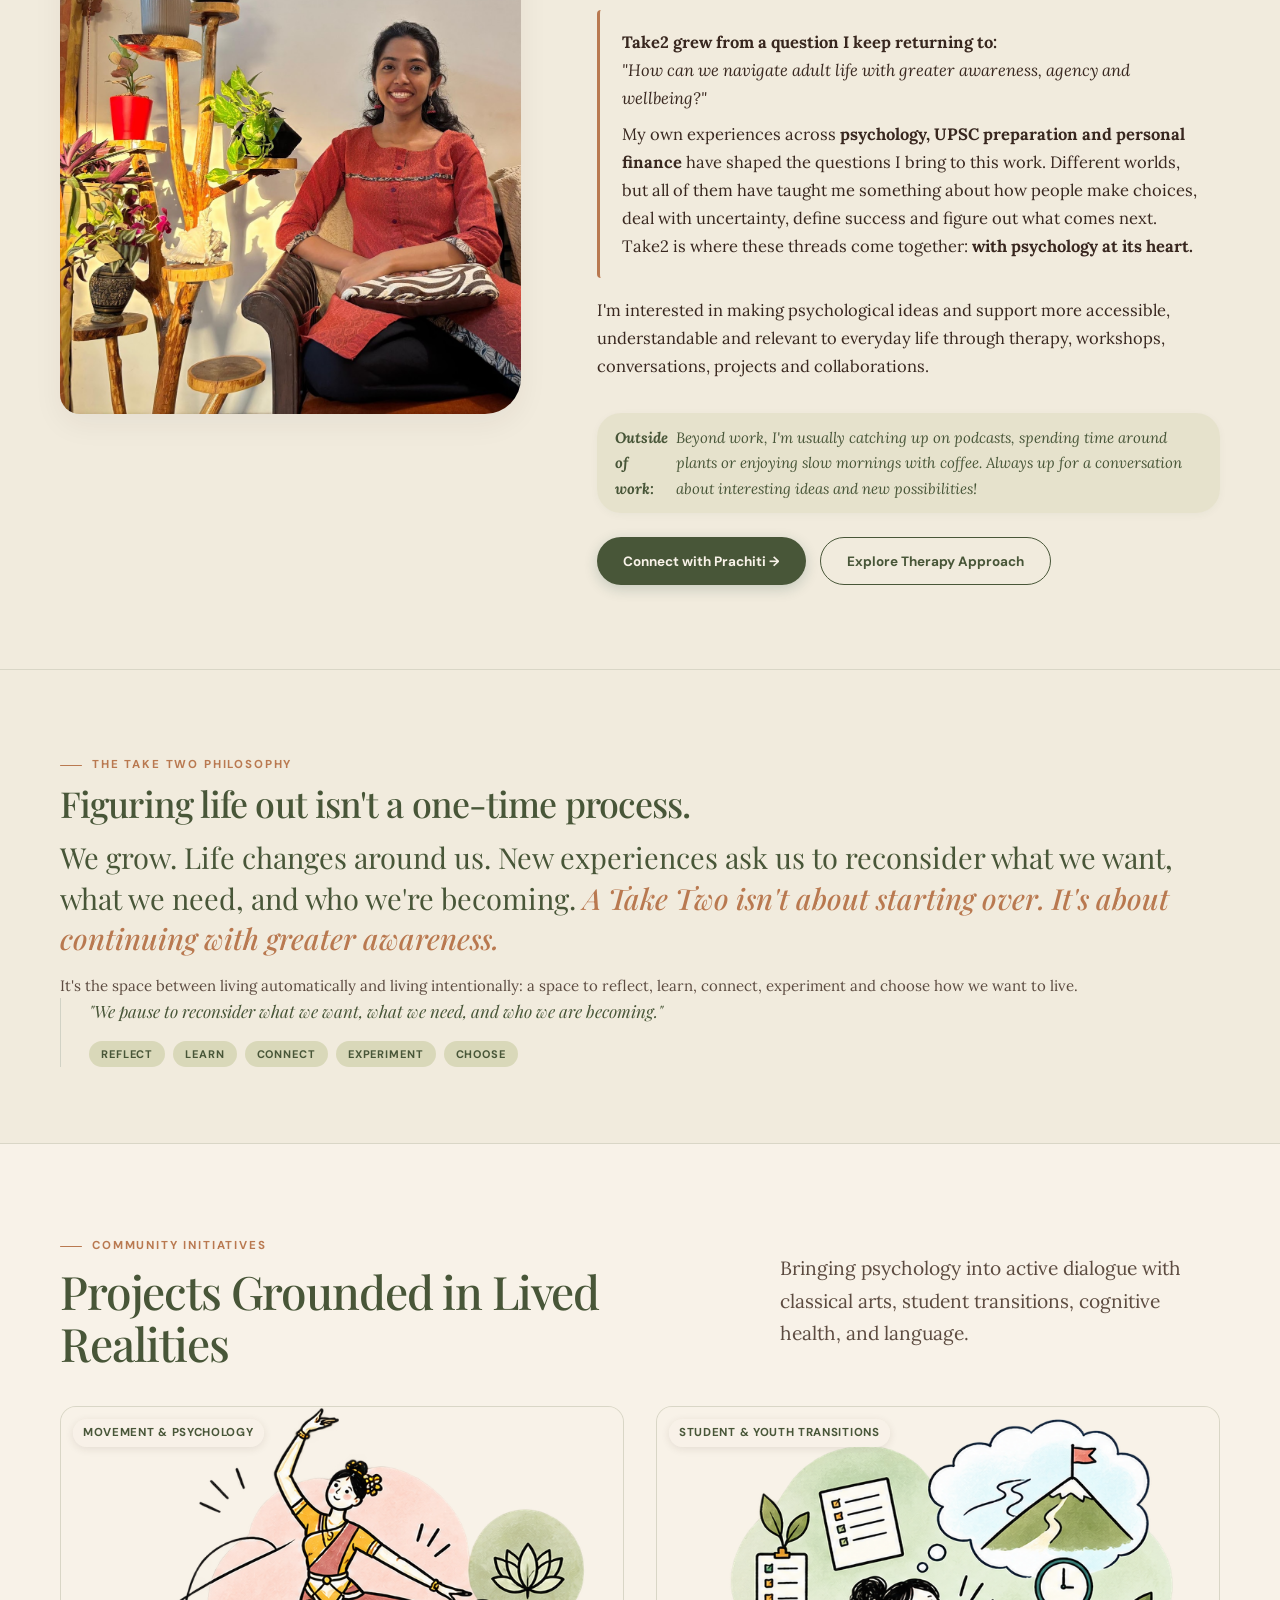
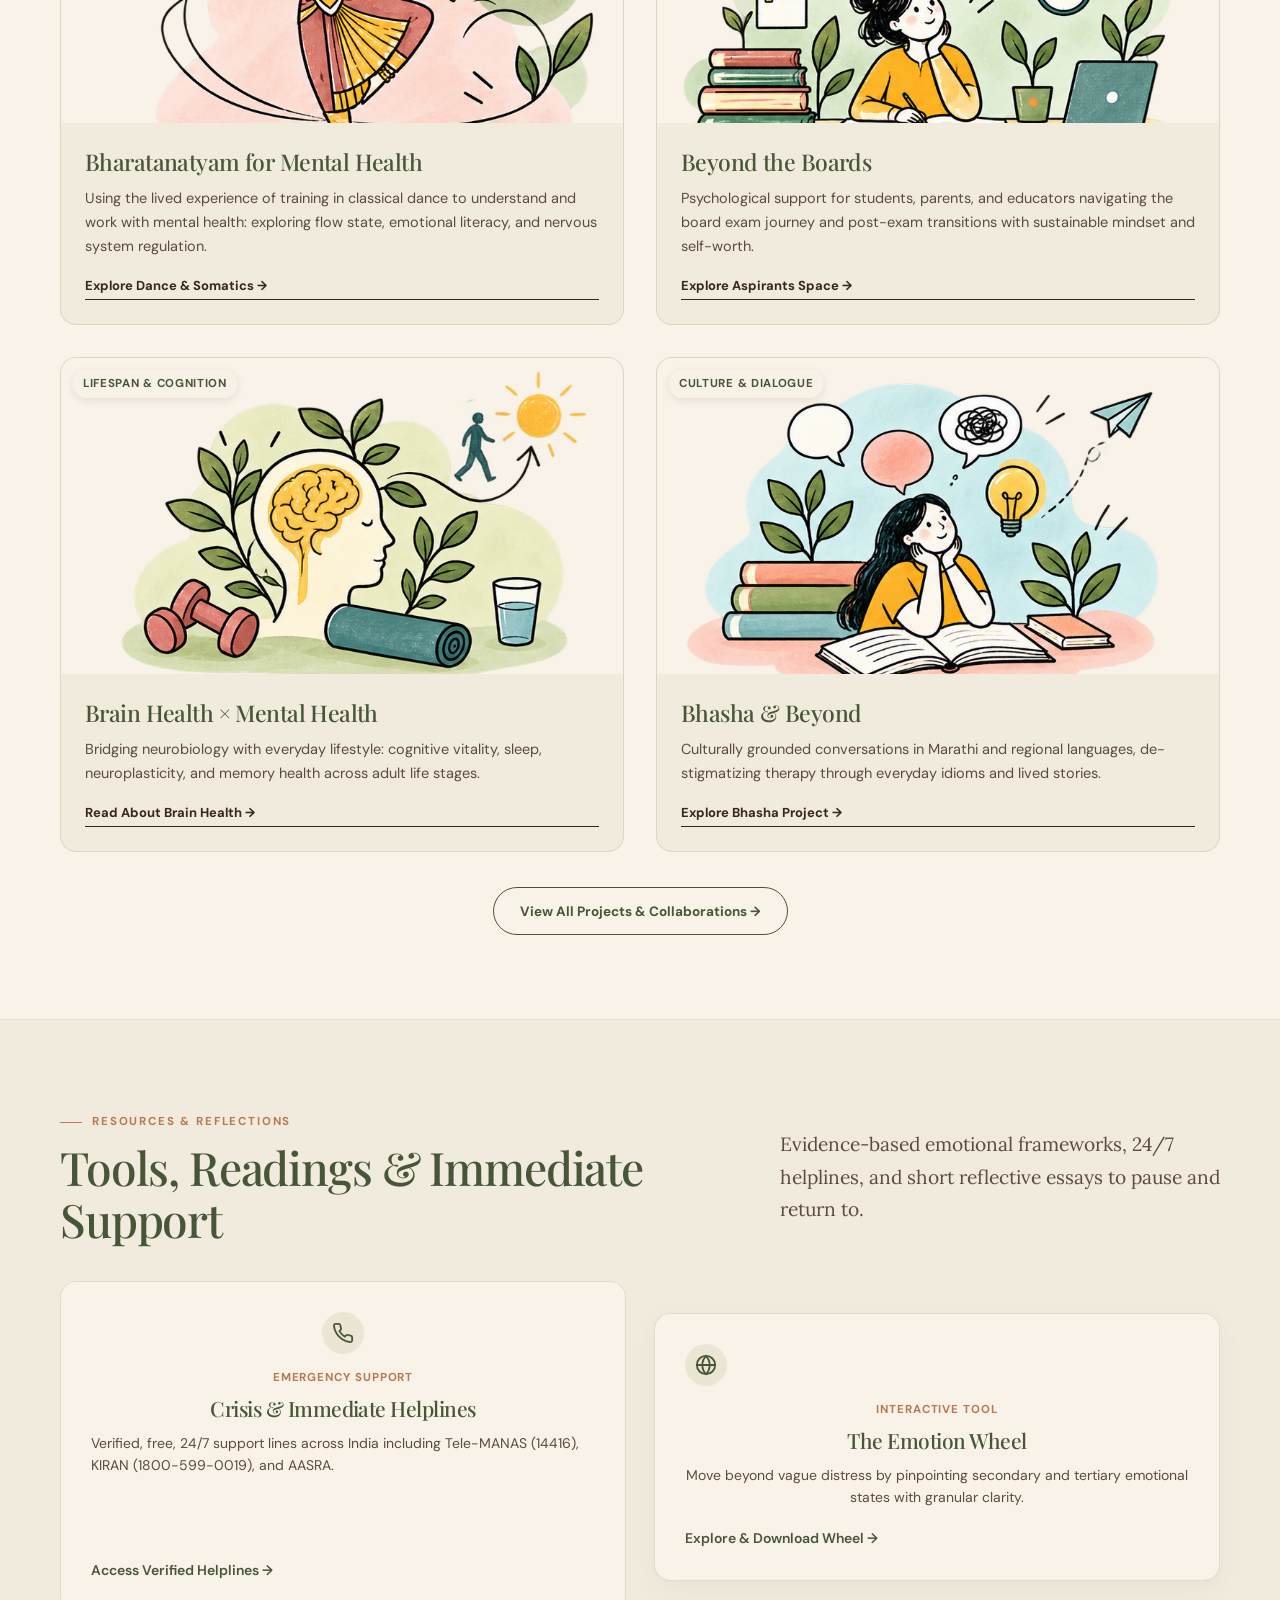
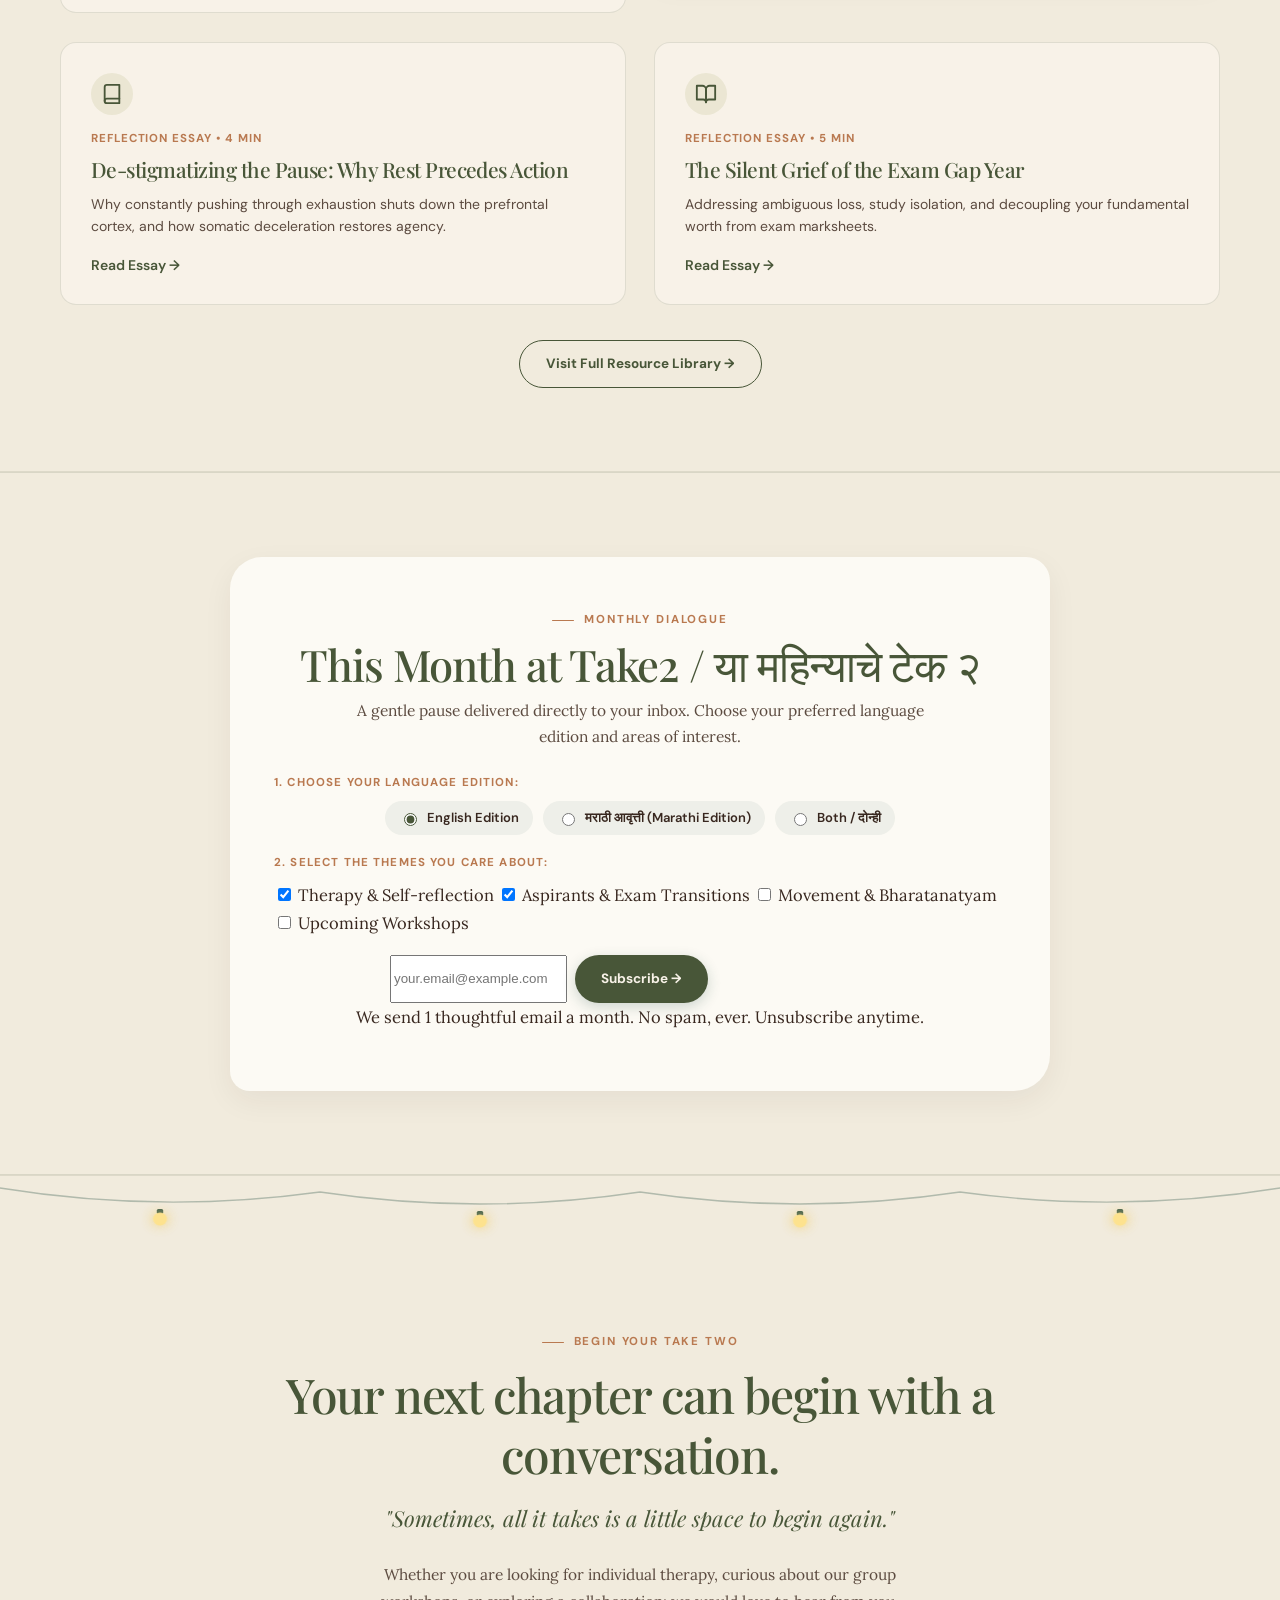
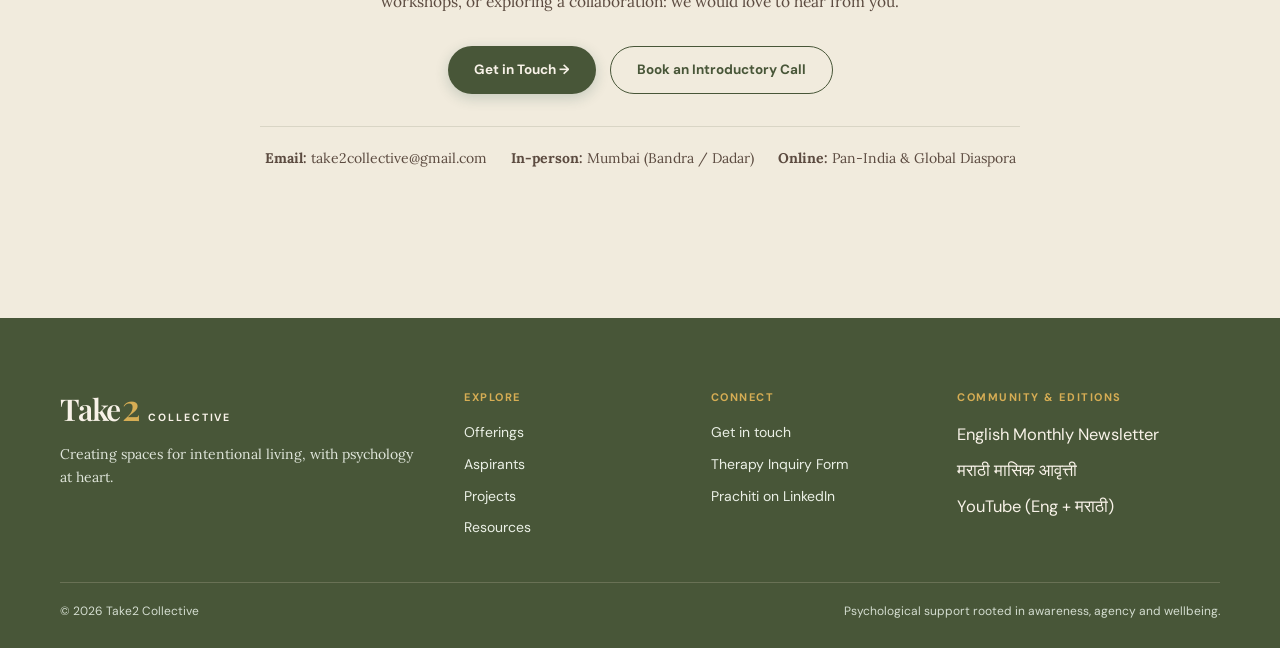
==== commit 6c009325: "Transform homepage into fully designed website: rebuild hero as authentic responsive room scene with" ====
--- a/index.html
+++ b/index.html
@@ -7,7 +7,7 @@
   <title>Take2 Collective | Creating spaces for intentional living</title>
   <meta name="description" content="Take2 Collective brings together ideas, practices, people and projects exploring what it means to navigate, understand and build a wholesome adult life.">
   <link rel="icon" type="image/svg+xml" href="data:image/svg+xml,%3Csvg xmlns='http://www.w3.org/2000/svg' viewBox='0 0 64 64'%3E%3Crect width='64' height='64' rx='17' fill='%231D443C'/%3E%3Cpath d='M13 42c8-13 16-21 25-22 8-1 13 3 13 9 0 8-9 13-21 16' fill='none' stroke='%23F8F5EB' stroke-width='6' stroke-linecap='round'/%3E%3Ccircle cx='45' cy='17' r='5' fill='%23D6A33B'/%3E%3C/svg%3E">
-  <link rel="stylesheet" href="styles.css?v=2.5">
+  <link rel="stylesheet" href="styles.css?v=3.0">
 </head>
 <body>
   <!-- Top Reading / Flow Progress Indicator -->
@@ -60,90 +60,378 @@
       </details>
     </div>
   </header>
-
   <main id="main">
-    <!-- Hero Section: Creating spaces for intentional living -->
+    <!-- ==========================================================================
+         HERO SECTION: THE ILLUSTRATED THERAPEUTIC ROOM
+         Real HTML typography, SVG vintage window, floating shelf, glowing lantern,
+         and cozy lounge furniture scene with zero screenshot dependencies.
+         ========================================================================== -->
     <section class="home-hero-cozy" aria-labelledby="hero-title">
-      <!-- Overhead Fairy Lights Garland -->
-      <svg class="fairy-lights-garland" viewBox="0 0 1200 48" preserveAspectRatio="none" aria-hidden="true">
+      <!-- Overhead Fairy Lights Garland (Consistent Signature Element) -->
+      <svg class="fairy-lights-garland" viewBox="0 0 1440 56" preserveAspectRatio="none" aria-hidden="true">
         <defs>
           <radialGradient id="heroBulbGlow" cx="50%" cy="40%" r="50%">
-            <stop offset="0%" stop-color="#FFF9D2" />
-            <stop offset="45%" stop-color="#FFE180" />
-            <stop offset="100%" stop-color="#E29E2E" />
+            <stop offset="0%" stop-color="#FFFDF0" />
+            <stop offset="35%" stop-color="#FFE180" />
+            <stop offset="70%" stop-color="#D6AD54" />
+            <stop offset="100%" stop-color="#B97950" stop-opacity="0" />
           </radialGradient>
         </defs>
-        <path class="fairy-light-wire" d="M0,12 Q150,38 300,16 Q450,40 600,16 Q750,40 900,16 Q1050,38 1200,12" />
-        <g class="fairy-bulb" transform="translate(150, 36)"><rect class="fairy-cap" x="-3" y="-3" width="6" height="5" rx="1.5"/><circle class="fairy-bulb-glass" cx="0" cy="7" r="6.5"/></g>
-        <g class="fairy-bulb" transform="translate(300, 16)"><rect class="fairy-cap" x="-3" y="-3" width="6" height="5" rx="1.5"/><circle class="fairy-bulb-glass" cx="0" cy="7" r="6.5"/></g>
-        <g class="fairy-bulb" transform="translate(450, 38)"><rect class="fairy-cap" x="-3" y="-3" width="6" height="5" rx="1.5"/><circle class="fairy-bulb-glass" cx="0" cy="7" r="6.5"/></g>
-        <g class="fairy-bulb" transform="translate(600, 16)"><rect class="fairy-cap" x="-3" y="-3" width="6" height="5" rx="1.5"/><circle class="fairy-bulb-glass" cx="0" cy="7" r="6.5"/></g>
-        <g class="fairy-bulb" transform="translate(750, 38)"><rect class="fairy-cap" x="-3" y="-3" width="6" height="5" rx="1.5"/><circle class="fairy-bulb-glass" cx="0" cy="7" r="6.5"/></g>
-        <g class="fairy-bulb" transform="translate(900, 16)"><rect class="fairy-cap" x="-3" y="-3" width="6" height="5" rx="1.5"/><circle class="fairy-bulb-glass" cx="0" cy="7" r="6.5"/></g>
-        <g class="fairy-bulb" transform="translate(1050, 36)"><rect class="fairy-cap" x="-3" y="-3" width="6" height="5" rx="1.5"/><circle class="fairy-bulb-glass" cx="0" cy="7" r="6.5"/></g>
+        <path class="fairy-light-wire" d="M0,14 Q120,44 240,18 Q360,46 480,18 Q600,44 720,18 Q840,46 960,18 Q1080,44 1200,18 Q1320,46 1440,14" />
+        <g class="fairy-bulb" transform="translate(120, 42)"><rect class="fairy-cap" x="-3" y="-3" width="6" height="5" rx="1.5"/><circle class="fairy-bulb-glass" cx="0" cy="7" r="6.5"/></g>
+        <g class="fairy-bulb" transform="translate(240, 18)"><rect class="fairy-cap" x="-3" y="-3" width="6" height="5" rx="1.5"/><circle class="fairy-bulb-glass" cx="0" cy="7" r="6.5"/></g>
+        <g class="fairy-bulb" transform="translate(360, 44)"><rect class="fairy-cap" x="-3" y="-3" width="6" height="5" rx="1.5"/><circle class="fairy-bulb-glass" cx="0" cy="7" r="6.5"/></g>
+        <g class="fairy-bulb" transform="translate(480, 18)"><rect class="fairy-cap" x="-3" y="-3" width="6" height="5" rx="1.5"/><circle class="fairy-bulb-glass" cx="0" cy="7" r="6.5"/></g>
+        <g class="fairy-bulb" transform="translate(600, 42)"><rect class="fairy-cap" x="-3" y="-3" width="6" height="5" rx="1.5"/><circle class="fairy-bulb-glass" cx="0" cy="7" r="6.5"/></g>
+        <g class="fairy-bulb" transform="translate(720, 18)"><rect class="fairy-cap" x="-3" y="-3" width="6" height="5" rx="1.5"/><circle class="fairy-bulb-glass" cx="0" cy="7" r="6.5"/></g>
+        <g class="fairy-bulb" transform="translate(840, 44)"><rect class="fairy-cap" x="-3" y="-3" width="6" height="5" rx="1.5"/><circle class="fairy-bulb-glass" cx="0" cy="7" r="6.5"/></g>
+        <g class="fairy-bulb" transform="translate(960, 18)"><rect class="fairy-cap" x="-3" y="-3" width="6" height="5" rx="1.5"/><circle class="fairy-bulb-glass" cx="0" cy="7" r="6.5"/></g>
+        <g class="fairy-bulb" transform="translate(1080, 42)"><rect class="fairy-cap" x="-3" y="-3" width="6" height="5" rx="1.5"/><circle class="fairy-bulb-glass" cx="0" cy="7" r="6.5"/></g>
+        <g class="fairy-bulb" transform="translate(1200, 18)"><rect class="fairy-cap" x="-3" y="-3" width="6" height="5" rx="1.5"/><circle class="fairy-bulb-glass" cx="0" cy="7" r="6.5"/></g>
+        <g class="fairy-bulb" transform="translate(1320, 44)"><rect class="fairy-cap" x="-3" y="-3" width="6" height="5" rx="1.5"/><circle class="fairy-bulb-glass" cx="0" cy="7" r="6.5"/></g>
       </svg>
 
-      <!-- Corner Botanical Vines -->
+      <!-- Corner Botanical Vines (Top-left & Top-right) -->
       <svg class="botanical-vine-corner botanical-vine-left" viewBox="0 0 160 200" fill="none" aria-hidden="true">
-        <path d="M0,0 Q60,40 40,110 T20,190" stroke="#1B453A" stroke-width="2.5" opacity="0.6"/>
-        <path d="M15,25 Q35,15 45,30 Q30,42 15,25 Z" fill="#6D8B74" opacity="0.75"/>
-        <path d="M35,60 Q60,50 68,68 Q50,80 35,60 Z" fill="#2E5A44" opacity="0.8"/>
-        <path d="M28,100 Q50,90 55,108 Q40,118 28,100 Z" fill="#6D8B74" opacity="0.75"/>
-        <path d="M38,135 Q60,130 62,148 Q45,155 38,135 Z" fill="#2E5A44" opacity="0.8"/>
-        <path d="M18,165 Q35,160 38,175 Q25,180 18,165 Z" fill="#6D8B74" opacity="0.75"/>
+        <path d="M0,0 Q60,40 40,110 T20,190" stroke="#485638" stroke-width="2.5" opacity="0.65"/>
+        <path d="M15,25 Q35,15 45,30 Q30,42 15,25 Z" fill="#687449" opacity="0.85"/>
+        <path d="M35,60 Q60,50 68,68 Q50,80 35,60 Z" fill="#485638" opacity="0.9"/>
+        <path d="M28,100 Q50,90 55,108 Q40,118 28,100 Z" fill="#687449" opacity="0.85"/>
+        <path d="M38,135 Q60,130 62,148 Q45,155 38,135 Z" fill="#485638" opacity="0.9"/>
+        <path d="M18,165 Q35,160 38,175 Q25,180 18,165 Z" fill="#82905E" opacity="0.85"/>
       </svg>
       <svg class="botanical-vine-corner botanical-vine-right" viewBox="0 0 160 200" fill="none" aria-hidden="true">
-        <path d="M0,0 Q60,40 40,110 T20,190" stroke="#1B453A" stroke-width="2.5" opacity="0.6"/>
-        <path d="M15,25 Q35,15 45,30 Q30,42 15,25 Z" fill="#6D8B74" opacity="0.75"/>
-        <path d="M35,60 Q60,50 68,68 Q50,80 35,60 Z" fill="#2E5A44" opacity="0.8"/>
-        <path d="M28,100 Q50,90 55,108 Q40,118 28,100 Z" fill="#6D8B74" opacity="0.75"/>
-        <path d="M38,135 Q60,130 62,148 Q45,155 38,135 Z" fill="#2E5A44" opacity="0.8"/>
-        <path d="M18,165 Q35,160 38,175 Q25,180 18,165 Z" fill="#6D8B74" opacity="0.75"/>
+        <path d="M0,0 Q60,40 40,110 T20,190" stroke="#485638" stroke-width="2.5" opacity="0.65"/>
+        <path d="M15,25 Q35,15 45,30 Q30,42 15,25 Z" fill="#687449" opacity="0.85"/>
+        <path d="M35,60 Q60,50 68,68 Q50,80 35,60 Z" fill="#485638" opacity="0.9"/>
+        <path d="M28,100 Q50,90 55,108 Q40,118 28,100 Z" fill="#687449" opacity="0.85"/>
+        <path d="M38,135 Q60,130 62,148 Q45,155 38,135 Z" fill="#485638" opacity="0.9"/>
+        <path d="M18,165 Q35,160 38,175 Q25,180 18,165 Z" fill="#82905E" opacity="0.85"/>
       </svg>
 
-      <div class="wrap" style="max-width: 1120px; position: relative; z-index: 2;">
-        <!-- Mandatory Line from Client Brief -->
+      <div class="wrap hero-room-container">
+        <!-- Client Brief Tagline Banner -->
         <p class="hero-tagline-bar reveal-on-scroll">
           Therapy, shared spaces and thoughtful projects for navigating adult life with more awareness.
         </p>
 
-        <!-- Mobile Header (Visible on screens < 768px for readable, dominant typography) -->
-        <div class="hero-mobile-header reveal-on-scroll">
-          <h1 class="hero-brand-title" id="hero-title">
-            Take<span class="mark-two">2</span>Collective
-          </h1>
-          <p class="hero-tagline">Enabling Intentional Living</p>
-          <p class="hero-support-text">
-            Psychological support rooted in awareness, agency and overall wellbeing.
-          </p>
-          <div class="hero-mobile-buttons">
-            <a class="button button-primary" href="#what-we-offer">Explore Our Offerings &rarr;</a>
-            <a class="button button-outline" href="connect.html">Get in Touch</a>
+        <!-- Room Upper Panorama: Left Window, Center Typography, Right Shelf & Lantern -->
+        <div class="hero-room-stage">
+          <!-- LEFT SIDE: Vintage Wooden Window + Potted Plant -->
+          <div class="hero-window-wrapper" aria-hidden="true">
+  <div class="sunlight-glow-overlay"></div>
+  <svg class="hero-element vintage-window-svg" viewBox="0 0 240 380" fill="none" xmlns="http://www.w3.org/2000/svg">
+    <defs>
+      <linearGradient id="sunBeamGrad" x1="0%" y1="0%" x2="100%" y2="100%">
+        <stop offset="0%" stop-color="#FFF9D2" stop-opacity="0.8"/>
+        <stop offset="45%" stop-color="#FFEAA7" stop-opacity="0.45"/>
+        <stop offset="100%" stop-color="#F8F2E8" stop-opacity="0.08"/>
+      </linearGradient>
+      <linearGradient id="woodOuterGrad" x1="0%" y1="0%" x2="100%" y2="0%">
+        <stop offset="0%" stop-color="#83532C"/>
+        <stop offset="50%" stop-color="#A57245"/>
+        <stop offset="100%" stop-color="#724420"/>
+      </linearGradient>
+      <linearGradient id="potGrad" x1="0%" y1="0%" x2="100%" y2="100%">
+        <stop offset="0%" stop-color="#CB865C"/>
+        <stop offset="70%" stop-color="#B97950"/>
+        <stop offset="100%" stop-color="#935733"/>
+      </linearGradient>
+    </defs>
+    <!-- Window Glass Panes with Golden Sunlight -->
+    <rect x="24" y="24" width="192" height="300" rx="14" fill="url(#sunBeamGrad)"/>
+    <!-- Exterior Soft Tree Leaves Silhouette -->
+    <path d="M24,240 Q65,190 95,220 T150,180 T216,210 L216,324 L24,324 Z" fill="#D9D8B9" opacity="0.6"/>
+    <path d="M24,270 Q55,230 85,250 T145,215 T216,235 L216,324 L24,324 Z" fill="#B4C29B" opacity="0.45"/>
+    <path d="M60,140 Q85,110 100,130 T140,115" stroke="#9FAF84" stroke-width="2" fill="none" opacity="0.4"/>
+    <!-- Outer Wooden Arch / Frame -->
+    <rect x="18" y="18" width="204" height="312" rx="16" stroke="url(#woodOuterGrad)" stroke-width="12" fill="none"/>
+    <!-- Inner Wooden Mullions -->
+    <line x1="120" y1="22" x2="120" y2="324" stroke="#83532C" stroke-width="5"/>
+    <line x1="22" y1="124" x2="218" y2="124" stroke="#83532C" stroke-width="5"/>
+    <line x1="22" y1="224" x2="218" y2="224" stroke="#83532C" stroke-width="5"/>
+    <!-- Deep Wooden Window Sill -->
+    <rect x="8" y="324" width="224" height="18" rx="4" fill="#6A3D1B"/>
+    <rect x="14" y="322" width="212" height="5" rx="2" fill="#A57245"/>
+    <!-- Trailing Ivy Vines from Window Header -->
+    <path d="M28,18 Q50,60 40,110 T32,170" stroke="#485638" stroke-width="2.5" fill="none"/>
+    <path d="M34,42 Q52,34 56,48 Q44,58 34,42 Z" fill="#687449"/>
+    <path d="M42,76 Q64,70 68,84 Q52,94 42,76 Z" fill="#485638"/>
+    <path d="M38,115 Q58,108 62,122 Q46,130 38,115 Z" fill="#687449"/>
+    <path d="M30,148 Q48,142 50,154 Q40,162 30,148 Z" fill="#82905E"/>
+  </svg>
+  
+  <!-- Large Potted Floor Plant (Monstera / Ficus) Sitting by Window -->
+  <svg class="hero-element window-floor-plant-svg" viewBox="0 0 160 210" fill="none" xmlns="http://www.w3.org/2000/svg">
+    <!-- Terracotta Pot & Saucer -->
+    <ellipse cx="80" cy="198" rx="36" ry="6" fill="#8B4D29" opacity="0.3"/>
+    <path d="M52,145 L108,145 L100,195 L60,195 Z" fill="url(#potGrad)"/>
+    <rect x="48" y="140" width="64" height="9" rx="3" fill="#B97950"/>
+    <ellipse cx="80" cy="144" rx="30" ry="4" fill="#663A1D"/>
+    <!-- Plant Stems & Lush Leaves -->
+    <path d="M80,145 Q80,100 60,65" stroke="#3E4C30" stroke-width="3.5" fill="none"/>
+    <path d="M80,145 Q90,95 115,60" stroke="#3E4C30" stroke-width="3.5" fill="none"/>
+    <path d="M80,145 Q75,115 40,100" stroke="#3E4C30" stroke-width="3" fill="none"/>
+    <path d="M80,145 Q95,115 130,110" stroke="#3E4C30" stroke-width="3" fill="none"/>
+    <!-- Left Top Leaf -->
+    <path d="M60,65 C40,40 50,15 75,25 C85,38 75,65 60,65 Z" fill="#485638"/>
+    <path d="M62,60 C50,42 55,28 72,27" stroke="#687449" stroke-width="1.2" fill="none"/>
+    <!-- Right Top Leaf -->
+    <path d="M115,60 C135,35 125,10 100,20 C90,35 100,60 115,60 Z" fill="#5A6D44"/>
+    <path d="M112,55 C125,38 120,24 103,22" stroke="#82905E" stroke-width="1.2" fill="none"/>
+    <!-- Far Left Leaf -->
+    <path d="M40,100 C18,85 20,60 45,68 C55,80 50,100 40,100 Z" fill="#687449"/>
+    <!-- Far Right Leaf -->
+    <path d="M130,110 C155,95 150,70 125,78 C115,90 120,110 130,110 Z" fill="#485638"/>
+    <!-- Center Accent Leaf -->
+    <path d="M80,100 C68,75 85,55 95,65 C100,78 90,100 80,100 Z" fill="#82905E"/>
+  </svg>
+</div>
+
+          <!-- CENTER EDITORIAL CONTENT -->
+          <div class="hero-center-content reveal-on-scroll">
+            <h1 class="hero-brand-title" id="hero-title">
+              Take<span class="mark-two-brush" aria-label="2"><svg class="brush-stroke-svg" viewBox="0 0 70 70" fill="none" aria-hidden="true"><path d="M12,45 C18,15 52,12 58,35 C62,50 35,58 20,62 C38,64 56,60 64,52" stroke="#687449" stroke-width="14" stroke-linecap="round" stroke-linejoin="round" opacity="0.28"/></svg><span class="two-digit">2</span></span>Collective
+            </h1>
+
+            <div class="hero-tagline-wrapper">
+              <p class="hero-tagline-script">Enabling Intentional Living</p>
+              <svg class="leaf-underline-flourish" viewBox="0 0 280 26" fill="none" aria-hidden="true">
+                <path d="M10,14 Q80,22 140,14 T270,12" stroke="#687449" stroke-width="1.8" stroke-linecap="round"/>
+                <path d="M60,16 Q72,8 80,18 Q70,22 60,16 Z" fill="#687449"/>
+                <path d="M110,15 Q122,23 130,13 Q120,9 110,15 Z" fill="#485638"/>
+                <path d="M170,14 Q182,6 190,16 Q180,20 170,14 Z" fill="#687449"/>
+                <path d="M220,13 Q232,21 240,11 Q230,7 220,13 Z" fill="#485638"/>
+              </svg>
+            </div>
+
+            <div class="hero-support-statement">
+              <span class="sparkle-accent left" aria-hidden="true"><svg width="11" height="11" viewBox="0 0 24 24" fill="currentColor" aria-hidden="true"><path d="M12 0L14 9L23 12L14 15L12 24L10 15L1 12L10 9Z"/></svg></span>
+              <p class="hero-support-text">
+                Psychological support rooted in awareness, agency and overall wellbeing.
+              </p>
+              <span class="sparkle-accent right" aria-hidden="true"><svg width="11" height="11" viewBox="0 0 24 24" fill="currentColor" aria-hidden="true"><path d="M12 0L14 9L23 12L14 15L12 24L10 15L1 12L10 9Z"/></svg></span>
+            </div>
+
+            <div class="hero-cta-group">
+              <a class="button button-primary hero-main-cta" href="#what-we-offer">
+                Explore Our Offerings <span class="cta-arrow" aria-hidden="true">&rarr;</span>
+              </a>
+              <a class="button button-outline hero-secondary-cta" href="connect.html">
+                Get in Touch
+              </a>
+            </div>
           </div>
-        </div>
-
-        <!-- Grand Centered Cozy Corner Watercolor Showcase (Exact Mockup) -->
-        <div class="hero-mockup-stage reveal-on-scroll">
-          <div class="hero-artwork-wrapper">
-            <img src="hero-watercolor-hd.png" alt="Take 2 Collective - Enabling Intentional Living. A warm sunlit room with wooden armchairs, trailing plants, coffee and books" class="hero-artwork-img" width="2000" height="811">
-            <!-- Clickable hotspot on 'Explore Our Offerings ->' button -->
-            <a href="#what-we-offer" class="hero-explore-hotspot" aria-label="Explore Our Offerings">
-              <span class="sr-only">Explore Our Offerings</span>
-            </a>
-          </div>
-        </div>
-
-        <!-- Desktop Action Buttons Row under Artwork -->
-        <div class="hero-desktop-actions-row reveal-on-scroll">
-          <a class="button button-primary" href="#what-we-offer">
-            Explore Our Offerings <span aria-hidden="true">&rarr;</span>
-          </a>
-          <a class="button button-outline" href="connect.html">
-            Get in Touch
-          </a>
-        </div>
-
-        <!-- 5 Offerings Quick Strip (Directly Under Hero) -->
+
+          <!-- RIGHT SIDE: Wooden Floating Shelf + Glowing Lantern -->
+          <div class="hero-shelf-wrapper" aria-hidden="true">
+  <!-- Wooden Floating Shelf with Books & Cascading Plant -->
+  <svg class="hero-element floating-shelf-svg" viewBox="0 0 250 240" fill="none" xmlns="http://www.w3.org/2000/svg">
+    <!-- Cast Shadow under shelf -->
+    <rect x="25" y="102" width="200" height="8" rx="4" fill="#38271F" opacity="0.12"/>
+    <!-- Wooden Shelf Plank -->
+    <rect x="20" y="92" width="210" height="12" rx="3" fill="#A57245"/>
+    <rect x="20" y="92" width="210" height="3" fill="#C48E5D"/>
+    <!-- Shelf Wooden Brackets -->
+    <path d="M45,104 L45,124 L55,104 Z" fill="#784722"/>
+    <path d="M195,104 L195,124 L205,104 Z" fill="#784722"/>
+    <!-- Vintage Books on Shelf (Left to Right) -->
+    <!-- Book 1 (Terracotta) -->
+    <rect x="36" y="44" width="16" height="48" rx="2" fill="#B97950"/>
+    <line x1="39" y1="48" x2="39" y2="88" stroke="#DCA27C" stroke-width="1"/>
+    <!-- Book 2 (Deep Olive) -->
+    <rect x="54" y="38" width="18" height="54" rx="2" fill="#485638"/>
+    <line x1="58" y1="42" x2="58" y2="88" stroke="#687449" stroke-width="1"/>
+    <!-- Book 3 (Warm Ochre Gold) -->
+    <rect x="74" y="48" width="14" height="44" rx="2" fill="#D6AD54"/>
+    <!-- Book 4 (Leaning Book - Sage) -->
+    <g transform="translate(94, 92) rotate(16) translate(-94, -92)">
+      <rect x="90" y="42" width="15" height="50" rx="2" fill="#82905E"/>
+    </g>
+    <!-- Ceramic Planter on Shelf (Right side) -->
+    <path d="M165,68 L195,68 L190,92 L170,92 Z" fill="#F1EBDD" stroke="#D9D8B9" stroke-width="1.5"/>
+    <ellipse cx="180" cy="68" rx="15" ry="3" fill="#663A1D"/>
+    <!-- Trailing Pothos Vine Cascading Down -->
+    <path d="M178,72 Q185,110 175,145 T182,210" stroke="#485638" stroke-width="2.2" fill="none"/>
+    <path d="M185,72 Q200,105 195,150 T190,190" stroke="#687449" stroke-width="2" fill="none"/>
+    <!-- Cascading Leaves -->
+    <path d="M180,95 Q195,90 198,102 Q188,110 180,95 Z" fill="#5A6D44"/>
+    <path d="M174,120 Q160,115 162,128 Q172,132 174,120 Z" fill="#687449"/>
+    <path d="M186,135 Q202,130 204,142 Q194,150 186,135 Z" fill="#485638"/>
+    <path d="M175,160 Q162,158 164,170 Q174,174 175,160 Z" fill="#82905E"/>
+    <path d="M182,185 Q196,182 198,194 Q188,200 182,185 Z" fill="#687449"/>
+  </svg>
+
+  <!-- Warm Glowing Woven Floor Lantern (Rattan / Bamboo) -->
+  <div class="floor-lantern-block">
+    <div class="lantern-glow-pulse"></div>
+    <svg class="hero-element floor-lantern-svg" viewBox="0 0 110 150" fill="none" xmlns="http://www.w3.org/2000/svg">
+      <defs>
+        <radialGradient id="lanternCandleGlow" cx="50%" cy="55%" r="50%">
+          <stop offset="0%" stop-color="#FFFDF0" stop-opacity="0.95"/>
+          <stop offset="30%" stop-color="#FFE180" stop-opacity="0.8"/>
+          <stop offset="70%" stop-color="#E29E2E" stop-opacity="0.4"/>
+          <stop offset="100%" stop-color="#D6AD54" stop-opacity="0"/>
+        </radialGradient>
+      </defs>
+      <!-- Lantern Handle -->
+      <path d="M40,25 Q55,5 70,25" stroke="#7A4E27" stroke-width="3" fill="none" stroke-linecap="round"/>
+      <!-- Lantern Cap -->
+      <rect x="42" y="24" width="26" height="6" rx="2" fill="#7A4E27"/>
+      <!-- Diffuse Light Glow Inside Cage -->
+      <ellipse cx="55" cy="80" rx="38" ry="48" fill="url(#lanternCandleGlow)"/>
+      <!-- Inner Candle Flame -->
+      <path d="M55,75 Q58,68 55,62 Q52,68 55,75 Z" fill="#FFF9D2"/>
+      <ellipse cx="55" cy="82" rx="6" ry="12" fill="#FFE180" opacity="0.85"/>
+      <!-- Woven Bamboo Slats Outer Cage -->
+      <path d="M32,32 C20,60 20,105 32,130 L78,130 C90,105 90,60 78,32 Z" stroke="#A87548" stroke-width="2.5" fill="none"/>
+      <!-- Vertical Slats -->
+      <path d="M38,32 C28,60 28,105 38,130" stroke="#946338" stroke-width="2" fill="none"/>
+      <path d="M47,31 C40,60 40,105 47,130" stroke="#946338" stroke-width="2" fill="none"/>
+      <path d="M55,30 L55,130" stroke="#946338" stroke-width="2" fill="none"/>
+      <path d="M63,31 C70,60 70,105 63,130" stroke="#946338" stroke-width="2" fill="none"/>
+      <path d="M72,32 C82,60 82,105 72,130" stroke="#946338" stroke-width="2" fill="none"/>
+      <!-- Horizontal Woven Ribs -->
+      <ellipse cx="55" cy="55" rx="31" ry="6" stroke="#C48E5D" stroke-width="2" fill="none"/>
+      <ellipse cx="55" cy="80" rx="34" ry="7" stroke="#C48E5D" stroke-width="2" fill="none"/>
+      <ellipse cx="55" cy="105" rx="31" ry="6" stroke="#C48E5D" stroke-width="2" fill="none"/>
+      <!-- Base Ring -->
+      <rect x="30" y="128" width="50" height="7" rx="3" fill="#7A4E27"/>
+    </svg>
+  </div>
+</div>
+        </div>
+
+        <!-- Room Lower Panorama: Two Armchairs, Coffee Table, Teacup, Books, Woven Jute Rug & Floor Cushions -->
+        <div class="hero-lounge-stage" aria-hidden="true">
+  <!-- Circular Woven Jute Rug -->
+  <div class="jute-rug-container">
+    <svg class="jute-rug-svg" viewBox="0 0 680 180" fill="none" xmlns="http://www.w3.org/2000/svg">
+      <ellipse cx="340" cy="90" rx="330" ry="85" fill="#F1E5D2"/>
+      <ellipse cx="340" cy="90" rx="320" ry="80" stroke="#DECCAE" stroke-width="3" stroke-dasharray="6,4"/>
+      <ellipse cx="340" cy="90" rx="280" ry="70" stroke="#D2BC98" stroke-width="2.5" stroke-dasharray="5,4"/>
+      <ellipse cx="340" cy="90" rx="240" ry="60" stroke="#DECCAE" stroke-width="2"/>
+      <ellipse cx="340" cy="90" rx="190" ry="48" stroke="#D2BC98" stroke-width="2" stroke-dasharray="4,4"/>
+      <ellipse cx="340" cy="90" rx="130" ry="34" stroke="#DECCAE" stroke-width="2"/>
+    </svg>
+  </div>
+
+  <div class="lounge-furniture-flex">
+    <!-- Left Wooden Armchair (Sage/Olive Cushion) + Floor Cushions -->
+    <div class="lounge-chair-wrap chair-left-wrap">
+      <svg class="lounge-armchair-svg" viewBox="0 0 170 170" fill="none" xmlns="http://www.w3.org/2000/svg">
+        <!-- Chair Shadow -->
+        <ellipse cx="85" cy="155" rx="60" ry="10" fill="#38271F" opacity="0.12"/>
+        <!-- Wooden Tapered Legs -->
+        <line x1="42" y1="110" x2="30" y2="152" stroke="#9E744A" stroke-width="5" stroke-linecap="round"/>
+        <line x1="128" y1="110" x2="140" y2="152" stroke="#9E744A" stroke-width="5" stroke-linecap="round"/>
+        <line x1="55" y1="105" x2="48" y2="145" stroke="#7A5633" stroke-width="4.5" stroke-linecap="round"/>
+        <line x1="115" y1="105" x2="122" y2="145" stroke="#7A5633" stroke-width="4.5" stroke-linecap="round"/>
+        <!-- Curved Wooden Spindle Backrest -->
+        <path d="M35,100 C32,45 138,45 135,100" stroke="#BA8C5E" stroke-width="6" fill="none" stroke-linecap="round"/>
+        <line x1="50" y1="92" x2="52" y2="58" stroke="#9E744A" stroke-width="3"/>
+        <line x1="68" y1="90" x2="70" y2="50" stroke="#9E744A" stroke-width="3"/>
+        <line x1="85" y1="88" x2="85" y2="48" stroke="#9E744A" stroke-width="3"/>
+        <line x1="102" y1="90" x2="100" y2="50" stroke="#9E744A" stroke-width="3"/>
+        <line x1="120" y1="92" x2="118" y2="58" stroke="#9E744A" stroke-width="3"/>
+        <!-- Olive / Sage Backrest Pillow -->
+        <rect x="52" y="62" width="66" height="42" rx="10" fill="#687449"/>
+        <rect x="55" y="65" width="60" height="36" rx="8" fill="#758353"/>
+        <!-- Wooden Curved Armrests -->
+        <path d="M28,90 Q50,82 60,95" stroke="#BA8C5E" stroke-width="5.5" fill="none" stroke-linecap="round"/>
+        <path d="M142,90 Q120,82 110,95" stroke="#BA8C5E" stroke-width="5.5" fill="none" stroke-linecap="round"/>
+        <!-- Thick Comfortable Seat Cushion -->
+        <rect x="36" y="98" width="98" height="22" rx="7" fill="#F8F2E8" stroke="#D9D8B9" stroke-width="2"/>
+        <!-- Wooden Seat Frame Base -->
+        <rect x="34" y="116" width="102" height="6" rx="2" fill="#9E744A"/>
+      </svg>
+      <!-- Floor Cushions beside left chair -->
+      <div class="zafu-cushion-cluster left-cushions">
+        <div class="zafu-pillow pillow-moss"></div>
+        <div class="zafu-pillow pillow-terra"></div>
+      </div>
+    </div>
+
+    <!-- Center Coffee Table with Tea, Books, Succulent -->
+    <div class="coffee-table-wrap">
+      <svg class="coffee-table-svg" viewBox="0 0 220 150" fill="none" xmlns="http://www.w3.org/2000/svg">
+        <!-- Table Shadow -->
+        <ellipse cx="110" cy="138" rx="80" ry="12" fill="#38271F" opacity="0.12"/>
+        <!-- Flared Wooden Dowel Legs -->
+        <line x1="60" y1="98" x2="42" y2="136" stroke="#9E744A" stroke-width="5" stroke-linecap="round"/>
+        <line x1="160" y1="98" x2="178" y2="136" stroke="#9E744A" stroke-width="5" stroke-linecap="round"/>
+        <line x1="90" y1="98" x2="84" y2="134" stroke="#7A5633" stroke-width="4.5" stroke-linecap="round"/>
+        <line x1="130" y1="98" x2="136" y2="134" stroke="#7A5633" stroke-width="4.5" stroke-linecap="round"/>
+        <!-- Round Wooden Tabletop -->
+        <ellipse cx="110" cy="96" rx="88" ry="18" fill="#C49363"/>
+        <ellipse cx="110" cy="93" rx="88" ry="18" fill="#D8AA78"/>
+        <ellipse cx="110" cy="93" rx="84" ry="16" fill="#ECC394"/>
+        <ellipse cx="110" cy="93" rx="74" ry="13" stroke="#DFB282" stroke-width="1.5" fill="none"/>
+        
+        <!-- Table Items -->
+        <!-- Stack of Books (Center-Left) -->
+        <rect x="68" y="82" width="34" height="7" rx="1.5" fill="#485638"/>
+        <rect x="72" y="76" width="30" height="6" rx="1.5" fill="#B97950"/>
+        
+        <!-- Ceramic Teacup on Saucer with Animated Rising Steam (Center-Right) -->
+        <ellipse cx="125" cy="85" rx="12" ry="3.5" fill="#E8DEC9"/>
+        <path d="M117,76 Q117,84 125,84 Q133,84 133,76 Z" fill="#F8F2E8" stroke="#D9D8B9" stroke-width="1"/>
+        <ellipse cx="125" cy="76" rx="8" ry="2.5" fill="#935733"/>
+        <path d="M133,78 Q138,78 138,81 Q138,84 133,84" stroke="#D9D8B9" stroke-width="1" fill="none"/>
+        <!-- Animated Steam Paths -->
+        <path class="tea-steam-wisp steam-1" d="M123,73 Q121,65 124,58 T122,50" stroke="#B97950" stroke-width="1.2" stroke-linecap="round" fill="none" opacity="0.6"/>
+        <path class="tea-steam-wisp steam-2" d="M127,73 Q129,66 126,60 T128,52" stroke="#B97950" stroke-width="1.2" stroke-linecap="round" fill="none" opacity="0.5"/>
+
+        <!-- Miniature Planter with Trailing Succulent (Far Left on table) -->
+        <path d="M48,82 L58,82 L56,92 L50,92 Z" fill="#F1EBDD" stroke="#D9D8B9" stroke-width="1"/>
+        <ellipse cx="53" cy="82" rx="5" ry="1.5" fill="#663A1D"/>
+        <!-- Green Sprout & Tendril -->
+        <path d="M53,82 Q48,74 42,76" stroke="#485638" stroke-width="1.5" fill="none"/>
+        <circle cx="42" cy="76" r="2.5" fill="#687449"/>
+        <circle cx="47" cy="74" r="2" fill="#82905E"/>
+        <path d="M53,82 Q58,72 62,75" stroke="#485638" stroke-width="1.5" fill="none"/>
+        <circle cx="62" cy="75" r="2.5" fill="#687449"/>
+      </svg>
+    </div>
+
+    <!-- Right Wooden Armchair (Terracotta Cushion) + Floor Cushions -->
+    <div class="lounge-chair-wrap chair-right-wrap">
+      <svg class="lounge-armchair-svg" viewBox="0 0 170 170" fill="none" xmlns="http://www.w3.org/2000/svg">
+        <!-- Chair Shadow -->
+        <ellipse cx="85" cy="155" rx="60" ry="10" fill="#38271F" opacity="0.12"/>
+        <!-- Wooden Tapered Legs -->
+        <line x1="42" y1="110" x2="30" y2="152" stroke="#9E744A" stroke-width="5" stroke-linecap="round"/>
+        <line x1="128" y1="110" x2="140" y2="152" stroke="#9E744A" stroke-width="5" stroke-linecap="round"/>
+        <line x1="55" y1="105" x2="48" y2="145" stroke="#7A5633" stroke-width="4.5" stroke-linecap="round"/>
+        <line x1="115" y1="105" x2="122" y2="145" stroke="#7A5633" stroke-width="4.5" stroke-linecap="round"/>
+        <!-- Curved Wooden Spindle Backrest -->
+        <path d="M35,100 C32,45 138,45 135,100" stroke="#BA8C5E" stroke-width="6" fill="none" stroke-linecap="round"/>
+        <line x1="50" y1="92" x2="52" y2="58" stroke="#9E744A" stroke-width="3"/>
+        <line x1="68" y1="90" x2="70" y2="50" stroke="#9E744A" stroke-width="3"/>
+        <line x1="85" y1="88" x2="85" y2="48" stroke="#9E744A" stroke-width="3"/>
+        <line x1="102" y1="90" x2="100" y2="50" stroke="#9E744A" stroke-width="3"/>
+        <line x1="120" y1="92" x2="118" y2="58" stroke="#9E744A" stroke-width="3"/>
+        <!-- Terracotta Backrest Pillow -->
+        <rect x="52" y="62" width="66" height="42" rx="10" fill="#B97950"/>
+        <rect x="55" y="65" width="60" height="36" rx="8" fill="#C88A62"/>
+        <!-- Wooden Curved Armrests -->
+        <path d="M28,90 Q50,82 60,95" stroke="#BA8C5E" stroke-width="5.5" fill="none" stroke-linecap="round"/>
+        <path d="M142,90 Q120,82 110,95" stroke="#BA8C5E" stroke-width="5.5" fill="none" stroke-linecap="round"/>
+        <!-- Thick Comfortable Seat Cushion -->
+        <rect x="36" y="98" width="98" height="22" rx="7" fill="#F8F2E8" stroke="#D9D8B9" stroke-width="2"/>
+        <!-- Wooden Seat Frame Base -->
+        <rect x="34" y="116" width="102" height="6" rx="2" fill="#9E744A"/>
+      </svg>
+      <!-- Floor Cushions beside right chair -->
+      <div class="zafu-cushion-cluster right-cushions">
+        <div class="zafu-pillow pillow-gold"></div>
+        <div class="zafu-pillow pillow-sage"></div>
+      </div>
+    </div>
+  </div>
+</div>
+
+        <!-- 5 Offerings Quick Strip (Seamlessly Flowing directly under the Room) -->
         <nav class="hero-offerings-strip reveal-on-scroll" aria-label="Take2 Core Offerings">
           <a class="offering-strip-item" href="therapy.html">
             <div class="offering-strip-icon" aria-hidden="true">
@@ -182,10 +470,10 @@
           <a class="offering-strip-item" href="aspirants.html">
             <div class="offering-strip-icon" aria-hidden="true">
               <svg viewBox="0 0 24 24" fill="none" stroke="currentColor" stroke-width="1.8" stroke-linecap="round" stroke-linejoin="round">
-                <circle cx="12" cy="12" r="10"/>
-                <path d="M8 14s1.5 2 4 2 4-2 4-2"/>
-                <line x1="9" y1="9" x2="9.01" y2="9"/>
-                <line x1="15" y1="9" x2="15.01" y2="9"/>
+                <path d="M17 20v-1a3 3 0 0 0-3-3H6a3 3 0 0 0-3 3v1"/>
+                <circle cx="10" cy="8" r="3"/>
+                <path d="M21 20v-1a3 3 0 0 0-2-2.8"/>
+                <path d="M16 5.2a3 3 0 0 1 0 5.6"/>
               </svg>
             </div>
             <span class="offering-strip-title">Community Projects</span>
@@ -204,13 +492,228 @@
       </div>
     </section>
 
-    <!-- SECTION 2: PHILOSOPHY -->
-    <section class="philosophy-strip" aria-labelledby="philosophy-title" style="padding: clamp(40px, 5vw, 68px) 0;">
+    <!-- ==========================================================================
+         SECTION A: A WARM INTRODUCTION
+         "Making space for the life you're living."
+         ========================================================================== -->
+    <section class="section intro-section" id="intro" aria-labelledby="intro-heading">
+      <div class="wrap">
+        <div class="intro-grid reveal-on-scroll">
+          <div class="intro-copy">
+            <span class="eyebrow">A Space to Begin</span>
+            <h2 id="intro-heading">Making space for the life you're living.</h2>
+            <p class="lead">
+              We often move through adult life on autopilot: meeting expectations, reacting to deadlines, and managing transitions without having the space to pause. Take 2 Collective is a space to step back.
+            </p>
+            <p>
+              Rooted in psychological awareness, emotional safety, and relational warmth, we create personal and shared spaces to help you understand your patterns, navigate uncertainty, and live with greater agency and intention.
+            </p>
+
+            <div class="intro-anchors-list">
+              <div class="intro-anchor-item">
+                <span class="anchor-bullet" aria-hidden="true"><svg width="11" height="11" viewBox="0 0 24 24" fill="currentColor" aria-hidden="true"><path d="M12 0L14 9L23 12L14 15L12 24L10 15L1 12L10 9Z"/></svg></span>
+                <div>
+                  <strong>A Collaborative Space</strong>
+                  <p>Working together to make sense of what is happening, without judgment or prescription.</p>
+                </div>
+              </div>
+              <div class="intro-anchor-item">
+                <span class="anchor-bullet" aria-hidden="true"><svg width="11" height="11" viewBox="0 0 24 24" fill="currentColor" aria-hidden="true"><path d="M12 0L14 9L23 12L14 15L12 24L10 15L1 12L10 9Z"/></svg></span>
+                <div>
+                  <strong>Grounded in Lived Reality</strong>
+                  <p>Practical psychological insights that apply directly to career pressures, burnout, and adult relationships.</p>
+                </div>
+              </div>
+              <div class="intro-anchor-item">
+                <span class="anchor-bullet" aria-hidden="true"><svg width="11" height="11" viewBox="0 0 24 24" fill="currentColor" aria-hidden="true"><path d="M12 0L14 9L23 12L14 15L12 24L10 15L1 12L10 9Z"/></svg></span>
+                <div>
+                  <strong>Lifespan &amp; Systemic Perspective</strong>
+                  <p>Recognizing that who you are today is shaped by transitions, family contexts, and societal expectations.</p>
+                </div>
+              </div>
+            </div>
+
+            <div style="margin-top: 28px;">
+              <a class="button button-primary" href="#what-we-offer">
+                Explore Our Work &rarr;
+              </a>
+            </div>
+          </div>
+
+          <div class="intro-visual">
+            <figure class="intro-illustration-card">
+              <img src="take2-house.png" alt="Take2 house surrounded by trees, vines and cozy plants" width="500" height="420" loading="lazy">
+              <figcaption>Take2 is a space to pause, reflect, and begin again.</figcaption>
+            </figure>
+          </div>
+        </div>
+      </div>
+    </section>
+
+    <!-- ==========================================================================
+         SECTION B: EXPLORE OUR OFFERINGS
+         Five distinctive interactive service cards with illustrations and hover states
+         ========================================================================== -->
+    <section class="section illustrated-offers" id="what-we-offer" aria-labelledby="offers-heading">
+      <div class="wrap">
+        <div class="section-head reveal-on-scroll">
+          <div>
+            <span class="eyebrow">What Take2 Offers</span>
+            <h2 id="offers-heading">
+              Spaces, experiences and resources for navigating the many dimensions of adult life.
+            </h2>
+          </div>
+          <p class="lead" style="max-width: 440px;">
+            Five ways to pause, connect and grow: tailored for personal, community, and reflective needs.
+          </p>
+        </div>
+
+        <div class="offerings-five-grid reveal-stagger">
+          <!-- 01 Individual Counselling -->
+          <article class="offer-story therapy-story">
+            <div class="offer-visual">
+              <img src="therapy-illustration.png" alt="Two people in a comfortable conversation room" width="1581" height="995" loading="lazy">
+            </div>
+            <div class="offer-story-copy">
+              <span class="offer-index">01</span>
+              <div>
+                <h3>Individual Counselling</h3>
+                <p>Personal spaces for reflection, psychological support and self-understanding.</p>
+              </div>
+              <a class="story-link-btn" href="therapy.html" aria-label="Learn more about Individual Counselling">
+                Learn More <span class="story-arrow" aria-hidden="true">&rarr;</span>
+              </a>
+            </div>
+          </article>
+
+          <!-- 02 Groups & Workshops -->
+          <article class="offer-story workshop-story">
+            <div class="offer-visual">
+              <img src="offer-workshops.png" alt="A small group learning together in a supportive circle" width="1536" height="1024" loading="lazy">
+            </div>
+            <div class="offer-story-copy">
+              <span class="offer-index">02</span>
+              <div>
+                <h3>Groups &amp; Workshops</h3>
+                <p>Shared spaces to learn, reflect, connect and explore alongside others.</p>
+              </div>
+              <a class="story-link-btn" href="projects.html" aria-label="Learn more about Groups and Workshops">
+                Learn More <span class="story-arrow" aria-hidden="true">&rarr;</span>
+              </a>
+            </div>
+          </article>
+
+          <!-- 03 Movement & Wellbeing -->
+          <article class="offer-story movement-story">
+            <div class="offer-visual">
+              <img src="project-dance.png" alt="Bharatanatyam and somatic movement exploration" width="780" height="504" loading="lazy">
+            </div>
+            <div class="offer-story-copy">
+              <span class="offer-index">03</span>
+              <div>
+                <h3>Movement &amp; Wellbeing</h3>
+                <p>Connecting classical dance, rhythm and affective somatics for everyday regulation.</p>
+              </div>
+              <a class="story-link-btn" href="projects.html#project-dance" aria-label="Learn more about Movement and Wellbeing">
+                Learn More <span class="story-arrow" aria-hidden="true">&rarr;</span>
+              </a>
+            </div>
+          </article>
+
+          <!-- 04 Community Projects -->
+          <article class="offer-story community-story">
+            <div class="offer-visual">
+              <img src="project-aspirants.png" alt="Student studying with focus and sustainable rhythm" width="780" height="504" loading="lazy">
+            </div>
+            <div class="offer-story-copy">
+              <span class="offer-index">04</span>
+              <div>
+                <h3>Community Projects</h3>
+                <p>Beyond the Boards, exam transitions and community dialogues grounded in lived reality.</p>
+              </div>
+              <a class="story-link-btn" href="aspirants.html" aria-label="Learn more about Community Projects">
+                Learn More <span class="story-arrow" aria-hidden="true">&rarr;</span>
+              </a>
+            </div>
+          </article>
+
+          <!-- 05 Resources & Reflections -->
+          <article class="offer-story resources-story">
+            <div class="offer-visual resources-visual">
+              <img src="offer-resources.png" alt="Person reading quietly beside plants and a resting cat" width="1535" height="1025" loading="lazy">
+              <img class="cat-tail" src="cat-tail.png" alt="" aria-hidden="true">
+            </div>
+            <div class="offer-story-copy">
+              <span class="offer-index">05</span>
+              <div>
+                <h3>Resources &amp; Reflections</h3>
+                <p>Verified crisis helplines, the Emotion Wheel, and thoughtful essays to pause and return to.</p>
+              </div>
+              <a class="story-link-btn" href="resources.html" aria-label="Learn more about Resources and Reflections">
+                Learn More <span class="story-arrow" aria-hidden="true">&rarr;</span>
+              </a>
+            </div>
+          </article>
+        </div>
+      </div>
+    </section>
+
+    <!-- ==========================================================================
+         SECTION C: ABOUT THE PSYCHOLOGIST
+         Personal, reassuring, and grounded introduction to Prachiti Mhatre
+         ========================================================================== -->
+    <section class="section founder-section" id="about-founder" aria-labelledby="founder-title">
+      <div class="wrap founder reveal-on-scroll">
+        <div class="founder-photo">
+          <img src="prachiti.jpg" alt="Prachiti seated among plants in a warm, sunlit space" width="1280" height="1375" loading="lazy">
+        </div>
+        <div class="founder-copy">
+          <span class="eyebrow">About the Founder</span>
+          <h2 id="founder-title">Hi, I'm Prachiti.</h2>
+          <span class="gold-stroke" aria-hidden="true"></span>
+          <p class="lead">
+            I'm a Counselling Psychologist with a Master's in Lifespan Counselling from St. Xavier's College, Mumbai.
+          </p>
+          <p>
+            My work sits at the intersection of <strong>psychology, everyday life and the questions that come with growing up</strong>: around identity, relationships, ambition, uncertainty, transitions and the choices we make along the way.
+          </p>
+          
+          <div class="founder-threads-box" style="margin: 18px 0; padding: 18px 22px; background: var(--bg-secondary); border-left: 3px solid var(--terra); border-radius: 4px;">
+            <p style="margin-bottom: 8px;">
+              <strong>Take2 grew from a question I keep returning to:</strong><br>
+              <em>"How can we navigate adult life with greater awareness, agency and wellbeing?"</em>
+            </p>
+            <p style="margin-bottom: 0;">
+              My own experiences across <strong>psychology, UPSC preparation and personal finance</strong> have shaped the questions I bring to this work. Different worlds, but all of them have taught me something about how people make choices, deal with uncertainty, define success and figure out what comes next. Take2 is where these threads come together: <strong>with psychology at its heart.</strong>
+            </p>
+          </div>
+
+          <p>
+            I'm interested in making psychological ideas and support more accessible, understandable and relevant to everyday life through therapy, workshops, conversations, projects and collaborations.
+          </p>
+
+          <div class="cozy-lifestyle-note" style="margin-top: 16px; font-size: 15px; color: var(--forest); background: rgba(217, 216, 185, 0.45); padding: 12px 18px; border-radius: var(--radius-soft);">
+            <strong>Outside of work:</strong> Beyond work, I'm usually catching up on podcasts, spending time around plants or enjoying slow mornings with coffee. Always up for a conversation about interesting ideas and new possibilities!
+          </div>
+
+          <div style="margin-top: 24px; display: flex; flex-wrap: wrap; gap: 14px; align-items: center;">
+            <a class="button button-primary" href="connect.html">Connect with Prachiti &rarr;</a>
+            <a class="button button-outline" href="therapy.html">Explore Therapy Approach</a>
+          </div>
+        </div>
+      </div>
+    </section>
+
+    <!-- ==========================================================================
+         SECTION D: OUR PHILOSOPHY
+         Intentional living, the pause, and the 5 reflection pillars
+         ========================================================================== -->
+    <section class="philosophy-strip" id="philosophy" aria-labelledby="philosophy-title" style="padding: clamp(48px, 6vw, 76px) 0;">
       <div class="wrap">
         <div class="manifesto-box reveal-on-scroll">
           <div class="manifesto-copy">
-            <span class="eyebrow">The Take Two Approach</span>
-            <h2 id="philosophy-title" style="font-size: clamp(26px, 2.8vw, 36px); margin: 8px 0 14px;">
+            <span class="eyebrow">The Take Two Philosophy</span>
+            <h2 id="philosophy-title" style="font-size: clamp(26px, 2.8vw, 38px); margin: 8px 0 14px;">
               Figuring life out isn't a one-time process.
             </h2>
             <div class="manifesto-lead">
@@ -237,146 +740,177 @@
       </div>
     </section>
 
-    <!-- SECTION 3: WHAT TAKE2 OFFERS -->
-    <section class="section illustrated-offers" id="what-we-offer" aria-labelledby="offers-heading">
+    <!-- ==========================================================================
+         SECTION E: PROJECTS & COMMUNITY
+         Showcase community initiatives in an attractive editorial grid
+         ========================================================================== -->
+    <section class="section projects-preview-section" id="projects-preview" aria-labelledby="projects-preview-heading">
       <div class="wrap">
-        <div class="offers-top reveal-on-scroll" style="margin-bottom: 28px;">
-          <div class="offers-intro">
-            <span class="eyebrow">What Take2 Offers</span>
-            <h2 id="offers-heading">
-              Spaces, experiences and resources for navigating the many dimensions of adult life.
-            </h2>
-            <p class="lead">Five ways to pause, connect and grow.</p>
+        <div class="section-head reveal-on-scroll">
+          <div>
+            <span class="eyebrow">Community Initiatives</span>
+            <h2 id="projects-preview-heading">Projects Grounded in Lived Realities</h2>
           </div>
-          <figure class="house-stage">
-            <img class="house-building" src="take2-house.png" alt="Illustrated Take2 building surrounded by plants" width="500" height="420" loading="lazy">
-            <figcaption>Take2 is a space to begin.</figcaption>
-          </figure>
-        </div>
-
-        <div class="offerings-five-grid reveal-stagger">
-          <!-- 01 Individual Counselling -->
-          <a class="offer-story therapy-story" href="therapy.html">
-            <div class="offer-visual">
-              <img src="therapy-illustration.png" alt="Two people in a comfortable conversation room" width="1581" height="995" loading="lazy">
-            </div>
-            <div class="offer-story-copy">
-              <span class="offer-index">01</span>
-              <div>
-                <h3>Individual Counselling</h3>
-                <p>Personal spaces for reflection, psychological support and self-understanding.</p>
-              </div>
-              <span class="story-arrow" aria-hidden="true">&rarr;</span>
-            </div>
+          <p class="lead" style="max-width: 440px;">
+            Bringing psychology into active dialogue with classical arts, student transitions, cognitive health, and language.
+          </p>
+        </div>
+
+        <div class="projects-editorial-grid reveal-stagger">
+          <!-- Project 01: Bharatanatyam -->
+          <article class="project-preview-card">
+            <div class="project-preview-visual">
+              <img src="project-dance.png" alt="Bharatanatyam dancer exploring expressive somatics" width="780" height="504" loading="lazy">
+              <span class="project-pill-tag">Movement &amp; Psychology</span>
+            </div>
+            <div class="project-preview-body">
+              <h3>Bharatanatyam for Mental Health</h3>
+              <p>
+                Using the lived experience of training in classical dance to understand and work with mental health: exploring flow state, emotional literacy, and nervous system regulation.
+              </p>
+              <a class="text-link" href="projects.html#project-dance">Explore Dance &amp; Somatics &rarr;</a>
+            </div>
+          </article>
+
+          <!-- Project 02: Beyond the Boards -->
+          <article class="project-preview-card">
+            <div class="project-preview-visual">
+              <img src="project-aspirants.png" alt="Student in a quiet study space" width="780" height="504" loading="lazy">
+              <span class="project-pill-tag">Student &amp; Youth Transitions</span>
+            </div>
+            <div class="project-preview-body">
+              <h3>Beyond the Boards</h3>
+              <p>
+                Psychological support for students, parents, and educators navigating the board exam journey and post-exam transitions with sustainable mindset and self-worth.
+              </p>
+              <a class="text-link" href="aspirants.html">Explore Aspirants Space &rarr;</a>
+            </div>
+          </article>
+
+          <!-- Project 03: Brain Health x Mental Health -->
+          <article class="project-preview-card">
+            <div class="project-preview-visual">
+              <img src="project-brain.png" alt="Brain health and cognitive wellbeing illustration" width="780" height="504" loading="lazy">
+              <span class="project-pill-tag">Lifespan &amp; Cognition</span>
+            </div>
+            <div class="project-preview-body">
+              <h3>Brain Health &times; Mental Health</h3>
+              <p>
+                Bridging neurobiology with everyday lifestyle: cognitive vitality, sleep, neuroplasticity, and memory health across adult life stages.
+              </p>
+              <a class="text-link" href="projects.html#project-brain">Read About Brain Health &rarr;</a>
+            </div>
+          </article>
+
+          <!-- Project 04: Bhasha & Beyond -->
+          <article class="project-preview-card">
+            <div class="project-preview-visual">
+              <img src="project-bhasha.png" alt="Bhasha and multilingual dialogue" width="780" height="504" loading="lazy">
+              <span class="project-pill-tag">Culture &amp; Dialogue</span>
+            </div>
+            <div class="project-preview-body">
+              <h3>Bhasha &amp; Beyond</h3>
+              <p>
+                Culturally grounded conversations in Marathi and regional languages, de-stigmatizing therapy through everyday idioms and lived stories.
+              </p>
+              <a class="text-link" href="projects.html#project-bhasha">Explore Bhasha Project &rarr;</a>
+            </div>
+          </article>
+        </div>
+
+        <div style="text-align: center; margin-top: 36px;">
+          <a class="button button-outline" href="projects.html">
+            View All Projects &amp; Collaborations &rarr;
           </a>
-
-          <!-- 02 Groups & Workshops -->
-          <a class="offer-story workshop-story" href="projects.html">
-            <div class="offer-visual">
-              <img src="offer-workshops.png" alt="A small group learning together in a supportive circle" width="1536" height="1024" loading="lazy">
-            </div>
-            <div class="offer-story-copy">
-              <span class="offer-index">02</span>
-              <div>
-                <h3>Groups &amp; Workshops</h3>
-                <p>Shared spaces to learn, reflect, connect and explore alongside others.</p>
-              </div>
-              <span class="story-arrow" aria-hidden="true">&rarr;</span>
-            </div>
+        </div>
+      </div>
+    </section>
+
+    <!-- ==========================================================================
+         SECTION F: RESOURCES & REFLECTIONS
+         Journal-style resource section: Helplines, Emotion Wheel, and Essays
+         ========================================================================== -->
+    <section class="section resources-preview-section" id="resources-preview" aria-labelledby="resources-preview-heading">
+      <div class="wrap">
+        <div class="section-head reveal-on-scroll">
+          <div>
+            <span class="eyebrow">Resources &amp; Reflections</span>
+            <h2 id="resources-preview-heading">Tools, Readings &amp; Immediate Support</h2>
+          </div>
+          <p class="lead" style="max-width: 440px;">
+            Evidence-based emotional frameworks, 24/7 helplines, and short reflective essays to pause and return to.
+          </p>
+        </div>
+
+        <div class="resources-editorial-grid reveal-stagger">
+          <!-- Card 1: Helplines -->
+          <article class="resource-preview-card helpline-card">
+            <div class="resource-card-icon" aria-hidden="true">
+              <svg viewBox="0 0 24 24" fill="none" stroke="currentColor" stroke-width="2" stroke-linecap="round" stroke-linejoin="round">
+                <path d="M22 16.92v3a2 2 0 0 1-2.18 2 19.79 19.79 0 0 1-8.63-3.07 19.5 19.5 0 0 1-6-6 19.79 19.79 0 0 1-3.07-8.67A2 2 0 0 1 4.11 2h3a2 2 0 0 1 2 1.72 12.84 12.84 0 0 0 .7 2.81 2 2 0 0 1-.45 2.11L8.09 9.91a16 16 0 0 0 6 6l1.27-1.27a2 2 0 0 1 2.11-.45 12.84 12.84 0 0 0 2.81.7A2 2 0 0 1 22 16.92z"/>
+              </svg>
+            </div>
+            <span class="resource-type-label">Emergency Support</span>
+            <h3>Crisis &amp; Immediate Helplines</h3>
+            <p>Verified, free, 24/7 support lines across India including Tele-MANAS (14416), KIRAN (1800-599-0019), and AASRA.</p>
+            <a class="resource-action-link" href="resources.html#crisis-support">Access Verified Helplines &rarr;</a>
+          </article>
+
+          <!-- Card 2: Emotion Wheel -->
+          <article class="resource-preview-card emotion-wheel-card">
+            <div class="resource-card-icon" aria-hidden="true">
+              <svg viewBox="0 0 24 24" fill="none" stroke="currentColor" stroke-width="2" stroke-linecap="round" stroke-linejoin="round">
+                <circle cx="12" cy="12" r="10"/>
+                <path d="M12 2a14.5 14.5 0 0 0 0 20 14.5 14.5 0 0 0 0-20"/>
+                <path d="M2 12h20"/>
+              </svg>
+            </div>
+            <span class="resource-type-label">Interactive Tool</span>
+            <h3>The Emotion Wheel</h3>
+            <p>Move beyond vague distress by pinpointing secondary and tertiary emotional states with granular clarity.</p>
+            <a class="resource-action-link" href="resources.html#emotion-wheel">Explore &amp; Download Wheel &rarr;</a>
+          </article>
+
+          <!-- Card 3: Essay: De-stigmatizing the Pause -->
+          <article class="resource-preview-card essay-card">
+            <div class="resource-card-icon" aria-hidden="true">
+              <svg viewBox="0 0 24 24" fill="none" stroke="currentColor" stroke-width="2" stroke-linecap="round" stroke-linejoin="round">
+                <path d="M4 19.5A2.5 2.5 0 0 1 6.5 17H20"/>
+                <path d="M6.5 2H20v20H6.5A2.5 2.5 0 0 1 4 19.5v-15A2.5 2.5 0 0 1 6.5 2z"/>
+              </svg>
+            </div>
+            <span class="resource-type-label">Reflection Essay &bull; 4 min</span>
+            <h3>De-stigmatizing the Pause: Why Rest Precedes Action</h3>
+            <p>Why constantly pushing through exhaustion shuts down the prefrontal cortex, and how somatic deceleration restores agency.</p>
+            <button type="button" class="article-read-btn" data-open-article="pause-regulation">Read Essay &rarr;</button>
+          </article>
+
+          <!-- Card 4: Essay: Silent Grief of Gap Year -->
+          <article class="resource-preview-card essay-card">
+            <div class="resource-card-icon" aria-hidden="true">
+              <svg viewBox="0 0 24 24" fill="none" stroke="currentColor" stroke-width="2" stroke-linecap="round" stroke-linejoin="round">
+                <path d="M2 3h6a4 4 0 0 1 4 4v14a3 3 0 0 0-3-3H2z"/>
+                <path d="M22 3h-6a4 4 0 0 0-4 4v14a3 3 0 0 1 3-3h7z"/>
+              </svg>
+            </div>
+            <span class="resource-type-label">Reflection Essay &bull; 5 min</span>
+            <h3>The Silent Grief of the Exam Gap Year</h3>
+            <p>Addressing ambiguous loss, study isolation, and decoupling your fundamental worth from exam marksheets.</p>
+            <button type="button" class="article-read-btn" data-open-article="aspirants-silent-grief">Read Essay &rarr;</button>
+          </article>
+        </div>
+
+        <div style="text-align: center; margin-top: 36px;">
+          <a class="button button-outline" href="resources.html">
+            Visit Full Resource Library &rarr;
           </a>
-
-          <!-- 03 Movement & Wellbeing -->
-          <a class="offer-story movement-story" href="projects.html#project-dance">
-            <div class="offer-visual">
-              <img src="project-dance.png" alt="Bharatanatyam and somatic movement exploration" width="780" height="504" loading="lazy">
-            </div>
-            <div class="offer-story-copy">
-              <span class="offer-index">03</span>
-              <div>
-                <h3>Movement &amp; Wellbeing</h3>
-                <p>Connecting classical dance, rhythm and affective somatics for everyday regulation.</p>
-              </div>
-              <span class="story-arrow" aria-hidden="true">&rarr;</span>
-            </div>
-          </a>
-
-          <!-- 04 Community Projects -->
-          <a class="offer-story community-story" href="aspirants.html">
-            <div class="offer-visual">
-              <img src="project-aspirants.png" alt="Student studying with focus and sustainable rhythm" width="780" height="504" loading="lazy">
-            </div>
-            <div class="offer-story-copy">
-              <span class="offer-index">04</span>
-              <div>
-                <h3>Community Projects</h3>
-                <p>Beyond the Boards, exam transitions and community dialogues grounded in lived reality.</p>
-              </div>
-              <span class="story-arrow" aria-hidden="true">&rarr;</span>
-            </div>
-          </a>
-
-          <!-- 05 Resources & Reflections -->
-          <a class="offer-story resources-story" href="resources.html">
-            <div class="offer-visual resources-visual">
-              <img src="offer-resources.png" alt="Person reading quietly beside plants and a resting cat" width="1535" height="1025" loading="lazy">
-              <img class="cat-tail" src="cat-tail.png" alt="" aria-hidden="true">
-            </div>
-            <div class="offer-story-copy">
-              <span class="offer-index">05</span>
-              <div>
-                <h3>Resources &amp; Reflections</h3>
-                <p>Verified crisis helplines, the Emotion Wheel, and thoughtful essays to pause and return to.</p>
-              </div>
-              <span class="story-arrow" aria-hidden="true">&rarr;</span>
-            </div>
-          </a>
         </div>
       </div>
     </section>
 
-    <!-- SECTION 4: ABOUT THE FOUNDER -->
-    <section class="section founder-section" id="about-founder" aria-labelledby="founder-title">
-      <div class="wrap founder reveal-on-scroll">
-        <div class="founder-photo">
-          <img src="prachiti.jpg" alt="Prachiti seated among plants in a warm, sunlit space" width="1280" height="1375" loading="lazy">
-        </div>
-        <div class="founder-copy">
-          <span class="eyebrow">About the Founder</span>
-          <h2 id="founder-title">Hi, I'm Prachiti.</h2>
-          <span class="gold-stroke" aria-hidden="true"></span>
-          <p class="lead">
-            I'm a Counselling Psychologist with a Master's in Lifespan Counselling from St. Xavier's College, Mumbai.
-          </p>
-          <p>
-            My work sits at the intersection of <strong>psychology, everyday life and the questions that come with growing up</strong>, around identity, relationships, ambition, uncertainty, transitions and the choices we make along the way.
-          </p>
-          
-          <div class="founder-threads-box" style="margin: 18px 0; padding: 18px 22px; background: var(--sand-warm); border-left: 3px solid var(--terra); border-radius: 4px;">
-            <p style="margin-bottom: 8px;">
-              <strong>Take2 grew from a question I keep returning to:</strong><br>
-              <em>"How can we navigate adult life with greater awareness, agency and wellbeing?"</em>
-            </p>
-            <p style="margin-bottom: 0;">
-              My own experiences across <strong>psychology, UPSC preparation and personal finance</strong> have shaped the questions I bring to this work. Different worlds, but all of them have taught me something about how people make choices, deal with uncertainty, define success and figure out what comes next. Take2 is where these threads come together: <strong>with psychology at its heart.</strong>
-            </p>
-          </div>
-
-          <p>
-            I'm interested in making psychological ideas and support more accessible, understandable and relevant to everyday life through therapy, workshops, conversations, projects and collaborations.
-          </p>
-
-          <div class="cozy-lifestyle-note" style="margin-top: 16px; font-size: 15px; color: var(--moss); background: rgba(223, 234, 214, 0.5); padding: 12px 18px; border-radius: var(--radius-soft);">
-            <strong>Outside of work :</strong> Beyond work, I'm usually catching up on podcasts, spending time around plants or enjoying slow mornings with coffee. Always up for a conversation about interesting ideas and new possibilities!
-          </div>
-
-          <div style="margin-top: 20px;">
-            <a class="text-link" href="connect.html">Connect with Prachiti &rarr;</a>
-          </div>
-        </div>
-      </div>
-    </section>
-
-    <!-- Bilingual Newsletter Signup -->
+    <!-- ==========================================================================
+         BILINGUAL NEWSLETTER SIGNUP
+         ========================================================================== -->
     <section class="section newsletter-section" aria-labelledby="newsletter-title">
       <div class="wrap">
         <div class="newsletter-card reveal-on-scroll">
@@ -392,148 +926,96 @@
               <div class="edition-radio-row">
                 <label class="radio-pill">
                   <input type="radio" name="newsletter_edition" value="en" checked>
-                  <span>English Monthly</span>
+                  <span>English Edition</span>
                 </label>
                 <label class="radio-pill">
                   <input type="radio" name="newsletter_edition" value="mr">
-                  <span>मराठी मासिक आवृत्ती</span>
+                  <span>मराठी आवृत्ती (Marathi Edition)</span>
                 </label>
                 <label class="radio-pill">
                   <input type="radio" name="newsletter_edition" value="both">
-                  <span>Both Editions (दोन्ही)</span>
+                  <span>Both / दोन्ही</span>
                 </label>
               </div>
-
-              <span class="options-title">2. Choose your interest areas:</span>
-              <div class="segments-checkbox-grid">
-                <label class="checkbox-item">
-                  <input type="checkbox" name="segment_adulting" checked>
-                  <span>Everyday Adulting &amp; Wellbeing</span>
+            </div>
+
+            <div class="newsletter-options-group">
+              <span class="options-title">2. Select the themes you care about:</span>
+              <div class="topics-checkbox-row">
+                <label class="checkbox-chip">
+                  <input type="checkbox" name="topics" value="therapy" checked>
+                  <span>Therapy &amp; Self-reflection</span>
                 </label>
-                <label class="checkbox-item">
-                  <input type="checkbox" name="segment_aspirants" checked>
-                  <span>Competitive Exam Aspirants</span>
+                <label class="checkbox-chip">
+                  <input type="checkbox" name="topics" value="aspirants" checked>
+                  <span>Aspirants &amp; Exam Transitions</span>
                 </label>
-                <label class="checkbox-item">
-                  <input type="checkbox" name="segment_movement" checked>
-                  <span>Dance, Somatics &amp; Brain Health</span>
+                <label class="checkbox-chip">
+                  <input type="checkbox" name="topics" value="movement">
+                  <span>Movement &amp; Bharatanatyam</span>
                 </label>
-                <label class="checkbox-item">
-                  <input type="checkbox" name="segment_workshops" checked>
-                  <span>Upcoming Workshops &amp; In-Person Circles</span>
+                <label class="checkbox-chip">
+                  <input type="checkbox" name="topics" value="workshops">
+                  <span>Upcoming Workshops</span>
                 </label>
               </div>
             </div>
 
             <div class="newsletter-input-row">
-              <input type="email" class="newsletter-input" placeholder="Enter your email address" required aria-label="Email address for Take2 newsletter">
-              <button type="submit" class="button button-primary" data-i18n="newsletter.btn">Subscribe</button>
-            </div>
-            <div class="form-feedback" role="status"></div>
+              <input type="email" class="input-text" placeholder="your.email@example.com" required aria-label="Email address for Take2 newsletter">
+              <button type="submit" class="button button-primary" data-i18n="newsletter.submit">Subscribe &rarr;</button>
+            </div>
+            <p class="privacy-note">We send 1 thoughtful email a month. No spam, ever. Unsubscribe anytime.</p>
           </form>
         </div>
       </div>
     </section>
 
-    <!-- Social Media Community Hub -->
-    <section class="section social-hub-section" aria-labelledby="social-title">
-      <div class="wrap">
-        <div class="centered-heading reveal-on-scroll">
-          <span class="eyebrow">Community Spaces</span>
-          <h2 id="social-title">Join the Take2 Social Spaces</h2>
-          <p>Video essays, daily micro-pauses, community announcements, and professional writings across platforms.</p>
-        </div>
-
-        <div class="social-cards-grid reveal-stagger">
-          <!-- YouTube English -->
-          <a class="social-card" href="https://youtube.com" target="_blank" rel="noopener noreferrer">
-            <span class="social-platform-badge">
-              <svg width="16" height="16" viewBox="0 0 24 24" fill="currentColor"><path d="M23.498 6.186a3.016 3.016 0 0 0-2.122-2.136C19.505 3.545 12 3.545 12 3.545s-7.505 0-9.377.505A3.017 3.017 0 0 0 .502 6.186C0 8.07 0 12 0 12s0 3.93.502 5.814a3.016 3.016 0 0 0 2.122 2.136c1.871.505 9.376.505 9.376.505s7.505 0 9.377-.505a3.015 3.015 0 0 0 2.122-2.136C24 15.93 24 12 24 12s0-3.93-.502-5.814zM9.545 15.568V8.432L15.818 12l-6.273 3.568z"/></svg>
-              YouTube
-            </span>
-            <span class="social-lang-tag">English Edition</span>
-            <h3>Take2 Video Essays</h3>
-            <p>Thoughtful deep-dives into adult transitions, psychological grounding, and conversations on everyday life.</p>
-            <span class="social-card-arrow">Explore Channel ↗</span>
-          </a>
-
-          <!-- YouTube Marathi -->
-          <a class="social-card" href="https://youtube.com" target="_blank" rel="noopener noreferrer">
-            <span class="social-platform-badge">
-              <svg width="16" height="16" viewBox="0 0 24 24" fill="currentColor"><path d="M23.498 6.186a3.016 3.016 0 0 0-2.122-2.136C19.505 3.545 12 3.545 12 3.545s-7.505 0-9.377.505A3.017 3.017 0 0 0 .502 6.186C0 8.07 0 12 0 12s0 3.93.502 5.814a3.016 3.016 0 0 0 2.122 2.136c1.871.505 9.376.505 9.376.505s7.505 0 9.377-.505a3.015 3.015 0 0 0 2.122-2.136C24 15.93 24 12 24 12s0-3.93-.502-5.814zM9.545 15.568V8.432L15.818 12l-6.273 3.568z"/></svg>
-              YouTube
-            </span>
-            <span class="social-lang-tag">मराठी चॅनेल</span>
-            <h3>टेक २ मराठी संवाद</h3>
-            <p>मराठीमध्ये मानसिक आरोग्य, स्पर्धा परीक्षांचा ताण, पालकत्व आणि दैनंदिन जीवनातील सोपे मानसशास्त्र.</p>
-            <span class="social-card-arrow">भेट द्या ↗</span>
-          </a>
-
-          <!-- Instagram -->
-          <a class="social-card" href="https://instagram.com" target="_blank" rel="noopener noreferrer">
-            <span class="social-platform-badge">
-              <svg width="16" height="16" viewBox="0 0 24 24" fill="currentColor"><path d="M12 2.163c3.204 0 3.584.012 4.85.07 3.252.148 4.771 1.691 4.919 4.919.058 1.265.069 1.645.069 4.849 0 3.205-.012 3.584-.069 4.849-.149 3.225-1.664 4.771-4.919 4.919-1.266.058-1.644.07-4.85.07-3.204 0-3.584-.012-4.849-.07-3.26-.149-4.771-1.699-4.919-4.92-.058-1.265-.07-1.644-.07-4.849 0-3.204.013-3.583.07-4.849.149-3.227 1.664-4.771 4.919-4.919 1.266-.057 1.645-.069 4.849-.069zm0-2.163c-3.259 0-3.667.014-4.947.072-4.358.2-6.78 2.618-6.98 6.98-.059 1.281-.073 1.689-.073 4.948 0 3.259.014 3.668.072 4.948.2 4.358 2.618 6.78 6.98 6.98 1.281.058 1.689.072 4.948.072 3.259 0 3.668-.014 4.948-.072 4.354-.2 6.782-2.618 6.979-6.98.059-1.28.073-1.689.073-4.948 0-3.259-.014-3.667-.072-4.947-.196-4.354-2.617-6.78-6.979-6.98-1.281-.059-1.69-.073-4.949-.073zm0 5.838c-3.403 0-6.162 2.759-6.162 6.162s2.759 6.163 6.162 6.163 6.162-2.759 6.162-6.163c0-3.403-2.759-6.162-6.162-6.162zm0 10.162c-2.209 0-4-1.79-4-4 0-2.209 1.791-4 4-4s4 1.791 4 4c0 2.21-1.791 4-4 4zm6.406-11.845c-.796 0-1.441.645-1.441 1.44s.645 1.44 1.441 1.44c.795 0 1.439-.645 1.439-1.44s-.644-1.44-1.439-1.44z"/></svg>
-              Instagram
-            </span>
-            <span class="social-lang-tag">Primarily English</span>
-            <h3>@take2collective</h3>
-            <p>Daily micro-pauses, visual reflections, book notes, and updates on upcoming group circles.</p>
-            <span class="social-card-arrow">Follow on IG ↗</span>
-          </a>
-
-          <!-- LinkedIn -->
-          <a class="social-card" href="https://www.linkedin.com/in/prachitimhatre1503" target="_blank" rel="noopener noreferrer">
-            <span class="social-platform-badge">
-              <svg width="16" height="16" viewBox="0 0 24 24" fill="currentColor"><path d="M19 0h-14c-2.761 0-5 2.239-5 5v14c0 2.761 2.239 5 5 5h14c2.762 0 5-2.239 5-5v-14c0-2.761-2.238-5-5-5zm-11 19h-3v-11h3v11zm-1.5-12.268c-.966 0-1.75-.79-1.75-1.764s.784-1.764 1.75-1.764 1.75.79 1.75 1.764-.783 1.764-1.75 1.764zm13.5 12.268h-3v-5.604c0-3.368-4-3.113-4 0v5.604h-3v-11h3v1.765c1.396-2.586 7-2.777 7 2.476v6.759z"/></svg>
-              LinkedIn
-            </span>
-            <span class="social-lang-tag">Professional</span>
-            <h3>Prachiti Mhatre</h3>
-            <p>Lifespan counselling articles, collaboration inquiries, interdisciplinary research, and academic links.</p>
-            <span class="social-card-arrow">Connect on LinkedIn ↗</span>
-          </a>
-        </div>
-      </div>
-    </section>
-
-    <!-- Closing Callout (Warm Space with Fairy Lights) -->
-    <section class="section closing-section" style="position: relative; overflow: hidden; background: var(--bg-secondary); border-top: 1px solid var(--line);">
-      <!-- Overhead Fairy Lights Garland -->
-      <svg class="fairy-lights-garland" viewBox="0 0 1200 48" preserveAspectRatio="none" aria-hidden="true">
-        <defs>
-          <radialGradient id="closingBulbGlow" cx="50%" cy="40%" r="50%">
-            <stop offset="0%" stop-color="#FFF9D2" />
-            <stop offset="45%" stop-color="#FFE180" />
-            <stop offset="100%" stop-color="#E29E2E" />
-          </radialGradient>
-        </defs>
+    <!-- ==========================================================================
+         SECTION G: FINAL CONTACT CTA
+         "Your next chapter can begin with a conversation."
+         ========================================================================== -->
+    <section class="section closing-section" id="closing-cta" style="position: relative; overflow: hidden; background: var(--bg-secondary); border-top: 1px solid var(--line);">
+      <!-- Subtle overhead fairy lights -->
+      <svg class="fairy-lights-garland" viewBox="0 0 1200 48" preserveAspectRatio="none" aria-hidden="true" style="opacity: 0.85;">
         <path class="fairy-light-wire" d="M0,12 Q150,38 300,16 Q450,40 600,16 Q750,40 900,16 Q1050,38 1200,12" />
         <g class="fairy-bulb" transform="translate(150, 36)"><rect class="fairy-cap" x="-3" y="-3" width="6" height="5" rx="1.5"/><circle class="fairy-bulb-glass" cx="0" cy="7" r="6.5"/></g>
-        <g class="fairy-bulb" transform="translate(300, 16)"><rect class="fairy-cap" x="-3" y="-3" width="6" height="5" rx="1.5"/><circle class="fairy-bulb-glass" cx="0" cy="7" r="6.5"/></g>
         <g class="fairy-bulb" transform="translate(450, 38)"><rect class="fairy-cap" x="-3" y="-3" width="6" height="5" rx="1.5"/><circle class="fairy-bulb-glass" cx="0" cy="7" r="6.5"/></g>
-        <g class="fairy-bulb" transform="translate(600, 16)"><rect class="fairy-cap" x="-3" y="-3" width="6" height="5" rx="1.5"/><circle class="fairy-bulb-glass" cx="0" cy="7" r="6.5"/></g>
         <g class="fairy-bulb" transform="translate(750, 38)"><rect class="fairy-cap" x="-3" y="-3" width="6" height="5" rx="1.5"/><circle class="fairy-bulb-glass" cx="0" cy="7" r="6.5"/></g>
-        <g class="fairy-bulb" transform="translate(900, 16)"><rect class="fairy-cap" x="-3" y="-3" width="6" height="5" rx="1.5"/><circle class="fairy-bulb-glass" cx="0" cy="7" r="6.5"/></g>
         <g class="fairy-bulb" transform="translate(1050, 36)"><rect class="fairy-cap" x="-3" y="-3" width="6" height="5" rx="1.5"/><circle class="fairy-bulb-glass" cx="0" cy="7" r="6.5"/></g>
       </svg>
 
-      <div class="wrap closing-inner reveal-on-scroll" style="position: relative; z-index: 2; padding: clamp(48px, 6vw, 76px) 0; text-align: center;">
-        <span class="eyebrow">Begin where you are</span>
+      <div class="wrap centered-callout reveal-on-scroll" style="position: relative; z-index: 2; text-align: center; max-width: 760px; margin: 0 auto; padding: clamp(40px, 5vw, 68px) 0;">
+        <span class="eyebrow">Begin Your Take Two</span>
         <h2 style="font-size: clamp(30px, 4vw, 48px); margin: 12px 0 16px; line-height: 1.25;">
-          Sometimes, all it takes is a little space to begin again.
+          Your next chapter can begin with a conversation.
         </h2>
-        <p style="font-size: 15.5px; color: var(--muted); max-width: 580px; margin: 0 auto 26px; line-height: 1.65;">
-          Whether through therapy, a group circle, or simply pausing to explore our resources, you don’t need to have everything figured out to take the next step.
+        <p class="lead" style="margin: 0 auto 24px; color: var(--forest); font-family: var(--serif-display); font-style: italic; font-size: clamp(18px, 1.8vw, 22px);">
+          "Sometimes, all it takes is a little space to begin again."
         </p>
-        <a class="button button-primary" href="connect.html" style="font-size: 15.5px; padding: 13px 32px;">
-          Let's Connect <span aria-hidden="true">&rarr;</span>
-        </a>
+        <p style="color: var(--muted); margin: 0 auto 32px; max-width: 580px; font-size: 15.5px; line-height: 1.7;">
+          Whether you are looking for individual therapy, curious about our group workshops, or exploring a collaboration: we would love to hear from you.
+        </p>
+
+        <div style="display: flex; justify-content: center; flex-wrap: wrap; gap: 14px; margin-bottom: 32px;">
+          <a class="button button-primary" href="connect.html">
+            Get in Touch &rarr;
+          </a>
+          <a class="button button-outline" href="https://forms.gle/K35eiPrayfF6hj1S9" target="_blank" rel="noopener noreferrer">
+            Book an Introductory Call
+          </a>
+        </div>
+
+        <div class="closing-contact-meta" style="font-size: 14px; color: var(--muted); border-top: 1px solid var(--subtle-border); padding-top: 20px; display: flex; flex-wrap: wrap; justify-content: center; gap: 24px;">
+          <span><strong>Email:</strong> take2collective@gmail.com</span>
+          <span><strong>In-person:</strong> Mumbai (Bandra / Dadar)</span>
+          <span><strong>Online:</strong> Pan-India &amp; Global Diaspora</span>
+        </div>
       </div>
     </section>
   </main>
 
-  <!-- Site Footer -->
-  <footer class="site-footer">
+<footer class="site-footer">
     <div class="wrap">
       <div class="footer-grid">
         <div>
@@ -587,6 +1069,6 @@
     </div>
   </div>
 
-  <script src="script.js?v=2.5"></script>
+  <script src="script.js?v=3.0"></script>
 </body>
 </html>
--- a/styles.css
+++ b/styles.css
@@ -564,46 +564,371 @@
   font-weight: 500;
 }
 
-.hero-mockup-stage {
+/* ==========================================================================
+   AUTHENTIC ILLUSTRATED ROOM HERO (NO STATIC SCREENSHOTS)
+   Responsive composition of vintage window, shelf, lantern, lounge furniture,
+   circular jute rug, and central editorial typography.
+   ========================================================================== */
+
+.hero-room-container {
   position: relative;
-  max-width: 1040px;
+  z-index: 2;
+  max-width: 1160px;
   margin: 0 auto;
 }
 
-.hero-artwork-wrapper {
+.hero-room-stage {
+  display: grid;
+  grid-template-columns: 220px 1fr 220px;
+  align-items: center;
+  gap: clamp(16px, 2.5vw, 36px);
+  margin: 0 auto 16px;
+  position: relative;
+}
+
+/* --- Left Side: Vintage Wooden Window + Potted Plant --- */
+.hero-window-wrapper {
   position: relative;
   width: 100%;
-  margin: 0 auto;
-  border-radius: var(--radius-lg);
-  overflow: hidden;
-  box-shadow: 0 16px 44px rgba(67, 91, 62, 0.09);
-  border: 1px solid rgba(223, 234, 214, 0.85);
-  background: var(--bg-primary);
-}
-
-.hero-artwork-img {
+  max-width: 220px;
+  display: flex;
+  flex-direction: column;
+  align-items: flex-start;
+  justify-content: flex-end;
+}
+
+.vintage-window-svg {
   width: 100%;
   height: auto;
   display: block;
-}
-
-.hero-explore-hotspot {
+  filter: drop-shadow(0 12px 28px rgba(72, 86, 56, 0.1));
+}
+
+.window-floor-plant-svg {
   position: absolute;
-  top: 34.9%;
-  left: 35.2%;
-  width: 29.2%;
-  height: 17%;
-  border-radius: 9999px;
-  cursor: pointer;
-  z-index: 10;
-  transition: transform 0.2s ease, box-shadow 0.2s ease, background 0.2s ease;
+  bottom: -14px;
+  left: 14px;
+  width: 135px;
+  height: auto;
+  z-index: 3;
+  filter: drop-shadow(0 8px 16px rgba(56, 39, 31, 0.12));
+  transition: transform 0.35s ease;
+}
+
+.hero-window-wrapper:hover .window-floor-plant-svg {
+  transform: scale(1.03) rotate(-1deg);
+}
+
+/* --- Right Side: Floating Shelf + Floor Lantern --- */
+.hero-shelf-wrapper {
+  position: relative;
+  width: 100%;
+  max-width: 220px;
+  display: flex;
+  flex-direction: column;
+  align-items: flex-end;
+  justify-content: space-between;
+}
+
+.floating-shelf-svg {
+  width: 100%;
+  height: auto;
   display: block;
-}
-
-.hero-explore-hotspot:hover {
-  background: rgba(255, 255, 255, 0.16);
-  box-shadow: 0 0 20px rgba(67, 91, 62, 0.35);
-  transform: scale(1.03);
+  filter: drop-shadow(0 10px 22px rgba(72, 86, 56, 0.08));
+}
+
+.floor-lantern-block {
+  position: relative;
+  width: 90px;
+  margin-top: 16px;
+  margin-right: 24px;
+}
+
+.floor-lantern-svg {
+  width: 100%;
+  height: auto;
+  position: relative;
+  z-index: 2;
+  filter: drop-shadow(0 6px 14px rgba(214, 173, 84, 0.25));
+}
+
+.lantern-glow-pulse {
+  position: absolute;
+  top: 35%;
+  left: 15%;
+  width: 70%;
+  height: 60%;
+  background: radial-gradient(circle, rgba(255, 225, 128, 0.6) 0%, rgba(214, 173, 84, 0.3) 50%, transparent 75%);
+  filter: blur(12px);
+  z-index: 1;
+  animation: lanternGlow 3.5s ease-in-out infinite alternate;
+}
+
+@keyframes lanternGlow {
+  0% {
+    opacity: 0.7;
+    transform: scale(0.95);
+  }
+  100% {
+    opacity: 1;
+    transform: scale(1.1);
+  }
+}
+
+/* --- Center Editorial Content --- */
+.hero-center-content {
+  display: flex;
+  flex-direction: column;
+  align-items: center;
+  text-align: center;
+  position: relative;
+  z-index: 5;
+  padding: 0 10px;
+}
+
+.hero-brand-title {
+  font-family: var(--serif-display);
+  font-size: clamp(38px, 4.4vw, 64px);
+  color: var(--ink);
+  line-height: 1.1;
+  margin: 0 0 10px;
+  font-weight: 600;
+  letter-spacing: -0.02em;
+  display: inline-flex;
+  align-items: baseline;
+  justify-content: center;
+}
+
+.mark-two-brush {
+  position: relative;
+  display: inline-flex;
+  align-items: center;
+  justify-content: center;
+  width: clamp(38px, 4.4vw, 64px);
+  height: clamp(38px, 4.4vw, 64px);
+  margin: 0 4px;
+}
+
+.brush-stroke-svg {
+  position: absolute;
+  width: 100%;
+  height: 100%;
+  pointer-events: none;
+  z-index: 1;
+  top: 0;
+  left: 0;
+}
+
+.two-digit {
+  position: relative;
+  z-index: 2;
+  color: var(--forest);
+  font-family: var(--serif-display);
+  font-weight: 700;
+}
+
+.hero-tagline-wrapper {
+  display: flex;
+  flex-direction: column;
+  align-items: center;
+  margin: 2px 0 14px;
+}
+
+.hero-tagline-script {
+  font-family: var(--serif-display);
+  font-style: italic;
+  font-size: clamp(22px, 2.5vw, 32px);
+  color: var(--forest);
+  margin: 0;
+  line-height: 1.25;
+  font-weight: 500;
+}
+
+.leaf-underline-flourish {
+  width: clamp(200px, 22vw, 280px);
+  height: auto;
+  margin-top: 4px;
+  display: block;
+}
+
+.hero-support-statement {
+  display: flex;
+  align-items: center;
+  justify-content: center;
+  gap: 12px;
+  margin: 4px auto 22px;
+  max-width: 580px;
+}
+
+.hero-support-text {
+  font-family: var(--sans);
+  font-size: clamp(14.5px, 1.25vw, 16.5px);
+  color: var(--muted);
+  margin: 0;
+  line-height: 1.6;
+}
+
+.sparkle-accent {
+  color: var(--gold);
+  font-size: 15px;
+  opacity: 0.9;
+}
+
+.hero-cta-group {
+  display: flex;
+  flex-wrap: wrap;
+  justify-content: center;
+  align-items: center;
+  gap: 14px;
+  margin-top: 4px;
+}
+
+.hero-main-cta {
+  background: var(--olive);
+  color: #FFFFFF !important;
+  border-radius: var(--radius-pill);
+  padding: 13px 28px;
+  box-shadow: 0 4px 16px rgba(104, 116, 73, 0.28);
+  font-weight: 600;
+  letter-spacing: 0.02em;
+}
+
+.hero-main-cta:hover {
+  background: var(--forest);
+  transform: translateY(-2px);
+  box-shadow: 0 6px 20px rgba(72, 86, 56, 0.35);
+}
+
+.hero-secondary-cta {
+  border: 1.5px solid var(--forest);
+  color: var(--forest) !important;
+  background: transparent;
+  border-radius: var(--radius-pill);
+  padding: 12px 26px;
+  font-weight: 600;
+}
+
+.hero-secondary-cta:hover {
+  background: rgba(72, 86, 56, 0.08);
+  transform: translateY(-2px);
+}
+
+/* --- Room Lower Panorama: Lounge Furniture & Jute Rug --- */
+.hero-lounge-stage {
+  position: relative;
+  max-width: 860px;
+  margin: 20px auto 0;
+  padding-bottom: 6px;
+}
+
+.jute-rug-container {
+  position: absolute;
+  bottom: 0;
+  left: 50%;
+  transform: translateX(-50%);
+  width: 100%;
+  max-width: 740px;
+  z-index: 1;
+  pointer-events: none;
+}
+
+.jute-rug-svg {
+  width: 100%;
+  height: auto;
+  display: block;
+}
+
+.lounge-furniture-flex {
+  position: relative;
+  z-index: 2;
+  display: flex;
+  align-items: flex-end;
+  justify-content: center;
+  gap: clamp(10px, 2.5vw, 28px);
+  width: 100%;
+}
+
+.lounge-chair-wrap {
+  position: relative;
+  flex: 0 1 170px;
+  max-width: 170px;
+}
+
+.lounge-armchair-svg {
+  width: 100%;
+  height: auto;
+  display: block;
+  filter: drop-shadow(0 8px 16px rgba(56, 39, 31, 0.08));
+}
+
+.chair-right-wrap .lounge-armchair-svg {
+  transform: scaleX(-1);
+}
+
+.coffee-table-wrap {
+  position: relative;
+  flex: 0 1 220px;
+  max-width: 220px;
+  margin-bottom: -4px;
+}
+
+.coffee-table-svg {
+  width: 100%;
+  height: auto;
+  display: block;
+  filter: drop-shadow(0 8px 18px rgba(56, 39, 31, 0.09));
+}
+
+.zafu-cushion-cluster {
+  position: absolute;
+  bottom: 12px;
+  display: flex;
+  gap: 6px;
+  z-index: 3;
+}
+
+.left-cushions {
+  left: -12px;
+}
+
+.right-cushions {
+  right: -12px;
+}
+
+.zafu-pillow {
+  width: 28px;
+  height: 18px;
+  border-radius: 50%;
+  box-shadow: 0 4px 8px rgba(56, 39, 31, 0.16);
+}
+
+.pillow-moss { background: var(--forest); }
+.pillow-terra { background: var(--terra); }
+.pillow-gold { background: var(--gold); }
+.pillow-sage { background: var(--sage); }
+
+/* Animated Steam from Tea Cup */
+@keyframes teaSteam {
+  0% {
+    transform: translateY(0) scaleX(1);
+    opacity: 0.6;
+  }
+  50% {
+    transform: translateY(-5px) scaleX(1.15);
+    opacity: 0.3;
+  }
+  100% {
+    transform: translateY(-11px) scaleX(0.85);
+    opacity: 0;
+  }
+}
+
+.tea-steam-wisp {
+  animation: teaSteam 2.6s ease-out infinite;
+}
+
+.steam-2 {
+  animation-delay: 1.3s;
 }
 
 .sr-only {
@@ -3669,94 +3994,6 @@
    HOMEPAGE HERO MOBILE REORGANIZATION & 5 OFFERINGS GRID
    ========================================================================== */
 
-/* --- Hero Mobile Header (Clean dominant typography vertically stacked) --- */
-.hero-mobile-header {
-  display: none;
-}
-
-.hero-desktop-actions-row {
-  display: flex;
-  justify-content: center;
-  align-items: center;
-  gap: 16px;
-  margin-top: 24px;
-}
-
-@media (max-width: 767px) {
-  .hero-desktop-actions-row {
-    display: none !important;
-  }
-
-  .hero-mobile-header {
-    display: block;
-    text-align: center;
-    padding: 0 12px 18px;
-    position: relative;
-    z-index: 5;
-  }
-
-  .hero-mobile-header .hero-brand-title {
-    font-family: var(--serif-display);
-    font-size: clamp(32px, 8.5vw, 42px);
-    font-weight: 700;
-    color: var(--forest);
-    letter-spacing: -0.03em;
-    line-height: 1.12;
-    margin: 0 0 6px;
-    display: inline-flex;
-    align-items: baseline;
-    justify-content: center;
-  }
-
-  .hero-mobile-header .hero-brand-title .mark-two {
-    color: var(--terra);
-    font-size: 1.25em;
-    font-family: var(--serif-heading);
-    margin: 0 2px;
-  }
-
-  .hero-mobile-header .hero-tagline {
-    font-family: var(--serif-heading);
-    font-style: italic;
-    font-size: clamp(20px, 5.5vw, 25px);
-    color: var(--terra);
-    margin: 0 0 12px;
-    line-height: 1.3;
-    font-weight: 500;
-  }
-
-  .hero-mobile-header .hero-support-text {
-    font-family: var(--sans);
-    font-size: 14.5px;
-    line-height: 1.6;
-    color: var(--ink);
-    margin: 0 auto 18px;
-    max-width: 440px;
-  }
-
-  .hero-mobile-header .hero-mobile-buttons {
-    display: flex;
-    flex-direction: column;
-    gap: 10px;
-    max-width: 360px;
-    margin: 0 auto;
-  }
-
-  .hero-mobile-header .hero-mobile-buttons .button {
-    width: 100%;
-    min-height: 48px;
-    display: inline-flex;
-    align-items: center;
-    justify-content: center;
-    font-size: 14.5px;
-    padding: 12px 20px;
-  }
-
-  .hero-explore-hotspot {
-    display: none !important;
-  }
-}
-
 /* --- OFFERINGS FIVE GRID (Section 3: What Take2 Offers) --- */
 .offerings-five-grid {
   display: grid;
@@ -4022,3 +4259,382 @@
   }
 }
 
+
+
+/* ==========================================================================
+   HOMEPAGE SECTIONS: A (Intro), E (Projects), F (Resources)
+   ========================================================================== */
+
+/* --- SECTION A: A WARM INTRODUCTION --- */
+.intro-section {
+  padding: clamp(52px, 6.5vw, 84px) 0;
+  background: var(--bg-primary);
+  border-bottom: 1px solid var(--line);
+}
+
+.intro-grid {
+  display: grid;
+  grid-template-columns: 1.15fr 0.85fr;
+  gap: clamp(32px, 5vw, 68px);
+  align-items: center;
+}
+
+.intro-copy .lead {
+  font-family: var(--sans);
+  font-size: clamp(16.5px, 1.4vw, 19px);
+  line-height: 1.7;
+  color: var(--forest);
+  margin-bottom: 16px;
+  font-weight: 500;
+}
+
+.intro-anchors-list {
+  display: flex;
+  flex-direction: column;
+  gap: 16px;
+  margin: 24px 0;
+}
+
+.intro-anchor-item {
+  display: flex;
+  gap: 12px;
+  align-items: flex-start;
+}
+
+.anchor-bullet {
+  color: var(--terra);
+  font-size: 15px;
+  line-height: 1.4;
+  flex-shrink: 0;
+}
+
+.intro-anchor-item strong {
+  display: block;
+  font-family: var(--sans);
+  font-size: 15px;
+  color: var(--ink);
+  margin-bottom: 3px;
+}
+
+.intro-anchor-item p {
+  font-family: var(--sans);
+  font-size: 14px;
+  line-height: 1.6;
+  color: var(--muted);
+  margin: 0;
+}
+
+.intro-illustration-card {
+  background: var(--bg-secondary);
+  border: 1px solid var(--subtle-border);
+  border-radius: var(--radius-organic);
+  padding: clamp(18px, 3vw, 28px);
+  box-shadow: var(--soft-shadow);
+  text-align: center;
+  transition: var(--transition);
+}
+
+.intro-illustration-card:hover {
+  transform: translateY(-3px);
+  box-shadow: var(--glow-warm);
+}
+
+.intro-illustration-card img {
+  width: 100%;
+  max-width: 440px;
+  height: auto;
+  display: block;
+  margin: 0 auto 14px;
+  border-radius: var(--radius-sm);
+}
+
+.intro-illustration-card figcaption {
+  font-family: var(--serif-heading);
+  font-style: italic;
+  font-size: 15px;
+  color: var(--forest);
+}
+
+/* --- SECTION E: PROJECTS & COMMUNITY --- */
+.projects-preview-section {
+  padding: clamp(52px, 6.5vw, 84px) 0;
+  background: var(--bg-primary);
+  border-bottom: 1px solid var(--line);
+}
+
+.projects-editorial-grid {
+  display: grid;
+  grid-template-columns: repeat(2, 1fr);
+  gap: clamp(20px, 3vw, 32px);
+  margin-top: 36px;
+}
+
+.project-preview-card {
+  background: var(--bg-secondary);
+  border: 1px solid var(--subtle-border);
+  border-radius: var(--radius-md);
+  overflow: hidden;
+  transition: var(--transition);
+  display: flex;
+  flex-direction: column;
+}
+
+.project-preview-card:hover {
+  transform: translateY(-4px);
+  box-shadow: var(--glow-warm);
+  border-color: var(--olive);
+}
+
+.project-preview-visual {
+  position: relative;
+  overflow: hidden;
+  aspect-ratio: 16 / 9;
+  background: var(--bg-primary);
+}
+
+.project-preview-visual img {
+  width: 100%;
+  height: 100%;
+  object-fit: cover;
+  transition: transform 0.45s ease;
+}
+
+.project-preview-card:hover .project-preview-visual img {
+  transform: scale(1.04);
+}
+
+.project-pill-tag {
+  position: absolute;
+  top: 12px;
+  left: 12px;
+  background: rgba(248, 242, 232, 0.94);
+  color: var(--forest);
+  font-family: var(--sans);
+  font-size: 11.5px;
+  font-weight: 700;
+  letter-spacing: 0.06em;
+  text-transform: uppercase;
+  padding: 4px 10px;
+  border-radius: var(--radius-pill);
+  box-shadow: 0 2px 8px rgba(56, 39, 31, 0.1);
+}
+
+.project-preview-body {
+  padding: clamp(18px, 2.5vw, 24px);
+  display: flex;
+  flex-direction: column;
+  flex: 1;
+}
+
+.project-preview-body h3 {
+  font-family: var(--serif-display);
+  font-size: clamp(19px, 2vw, 23px);
+  color: var(--forest);
+  margin: 0 0 10px;
+  line-height: 1.3;
+}
+
+.project-preview-body p {
+  font-family: var(--sans);
+  font-size: 14.5px;
+  line-height: 1.65;
+  color: var(--muted);
+  margin: 0 0 16px;
+  flex: 1;
+}
+
+/* --- SECTION F: RESOURCES & REFLECTIONS --- */
+.resources-preview-section {
+  padding: clamp(52px, 6.5vw, 84px) 0;
+  background: var(--bg-secondary);
+  border-bottom: 1px solid var(--line);
+}
+
+.resources-editorial-grid {
+  display: grid;
+  grid-template-columns: repeat(2, 1fr);
+  gap: clamp(20px, 3vw, 28px);
+  margin-top: 36px;
+}
+
+.resource-preview-card {
+  background: var(--bg-primary);
+  border: 1px solid var(--subtle-border);
+  border-radius: var(--radius-md);
+  padding: clamp(22px, 3vw, 30px);
+  display: flex;
+  flex-direction: column;
+  transition: var(--transition);
+}
+
+.resource-preview-card:hover {
+  transform: translateY(-3px);
+  box-shadow: var(--glow-warm);
+  border-color: var(--olive);
+}
+
+.resource-card-icon {
+  width: 42px;
+  height: 42px;
+  border-radius: 50%;
+  background: rgba(217, 216, 185, 0.45);
+  display: flex;
+  align-items: center;
+  justify-content: center;
+  color: var(--forest);
+  margin-bottom: 14px;
+}
+
+.resource-card-icon svg {
+  width: 22px;
+  height: 22px;
+}
+
+.resource-type-label {
+  font-family: var(--sans);
+  font-size: 11.5px;
+  font-weight: 700;
+  text-transform: uppercase;
+  letter-spacing: 0.08em;
+  color: var(--terra);
+  margin-bottom: 6px;
+}
+
+.resource-preview-card h3 {
+  font-family: var(--serif-display);
+  font-size: clamp(18px, 1.8vw, 21px);
+  color: var(--forest);
+  margin: 0 0 10px;
+  line-height: 1.35;
+}
+
+.resource-preview-card p {
+  font-family: var(--sans);
+  font-size: 14px;
+  line-height: 1.6;
+  color: var(--muted);
+  margin: 0 0 18px;
+  flex: 1;
+}
+
+.resource-action-link,
+.article-read-btn {
+  font-family: var(--sans);
+  font-size: 14px;
+  font-weight: 600;
+  color: var(--forest);
+  text-decoration: none;
+  background: none;
+  border: none;
+  padding: 0;
+  cursor: pointer;
+  display: inline-flex;
+  align-items: center;
+  gap: 6px;
+  transition: color 0.25s ease;
+  align-self: flex-start;
+}
+
+.resource-action-link:hover,
+.article-read-btn:hover {
+  color: var(--terra);
+}
+
+/* --- Responsive Adaptations for Hero & Sections --- */
+@media (max-width: 1024px) {
+  .hero-room-stage {
+    grid-template-columns: 180px 1fr 180px;
+    gap: 14px;
+  }
+  .vintage-window-svg,
+  .floating-shelf-svg {
+    max-width: 180px;
+  }
+}
+
+@media (max-width: 768px) {
+  .hero-room-stage {
+    display: flex;
+    flex-direction: column;
+    align-items: center;
+  }
+  .hero-window-wrapper,
+  .hero-shelf-wrapper {
+    display: none;
+  }
+  .hero-center-content {
+    padding: 0 8px;
+    margin-bottom: 24px;
+  }
+  .hero-brand-title {
+    font-size: clamp(34px, 8.5vw, 44px);
+  }
+  .hero-tagline-script {
+    font-size: clamp(20px, 5.5vw, 24px);
+  }
+  .hero-cta-group {
+    flex-direction: column;
+    width: 100%;
+    max-width: 320px;
+  }
+  .hero-cta-group .button {
+    width: 100%;
+    min-height: 48px;
+    justify-content: center;
+  }
+  .lounge-furniture-flex {
+    gap: 12px;
+  }
+  .lounge-chair-wrap {
+    flex: 0 1 120px;
+    max-width: 120px;
+  }
+  .coffee-table-wrap {
+    flex: 0 1 160px;
+    max-width: 160px;
+  }
+  .zafu-cushion-cluster {
+    display: none;
+  }
+  .intro-grid {
+    grid-template-columns: 1fr;
+    gap: 36px;
+  }
+  .projects-editorial-grid,
+  .resources-editorial-grid {
+    grid-template-columns: 1fr;
+    gap: 20px;
+  }
+}
+
+@media (max-width: 480px) {
+  .hero-lounge-stage {
+    max-width: 100%;
+    margin-top: 12px;
+  }
+  .lounge-furniture-flex {
+    gap: 6px;
+    justify-content: space-around;
+  }
+  .lounge-chair-wrap {
+    flex: 0 1 85px;
+    max-width: 85px;
+  }
+  .coffee-table-wrap {
+    flex: 0 1 120px;
+    max-width: 120px;
+  }
+  .jute-rug-container {
+    max-width: 310px;
+  }
+  .hero-brand-title {
+    font-size: clamp(30px, 8.5vw, 36px);
+  }
+  .mark-two-brush {
+    width: clamp(32px, 8vw, 40px);
+    height: clamp(32px, 8vw, 40px);
+  }
+  .leaf-underline-flourish {
+    width: 180px;
+  }
+}
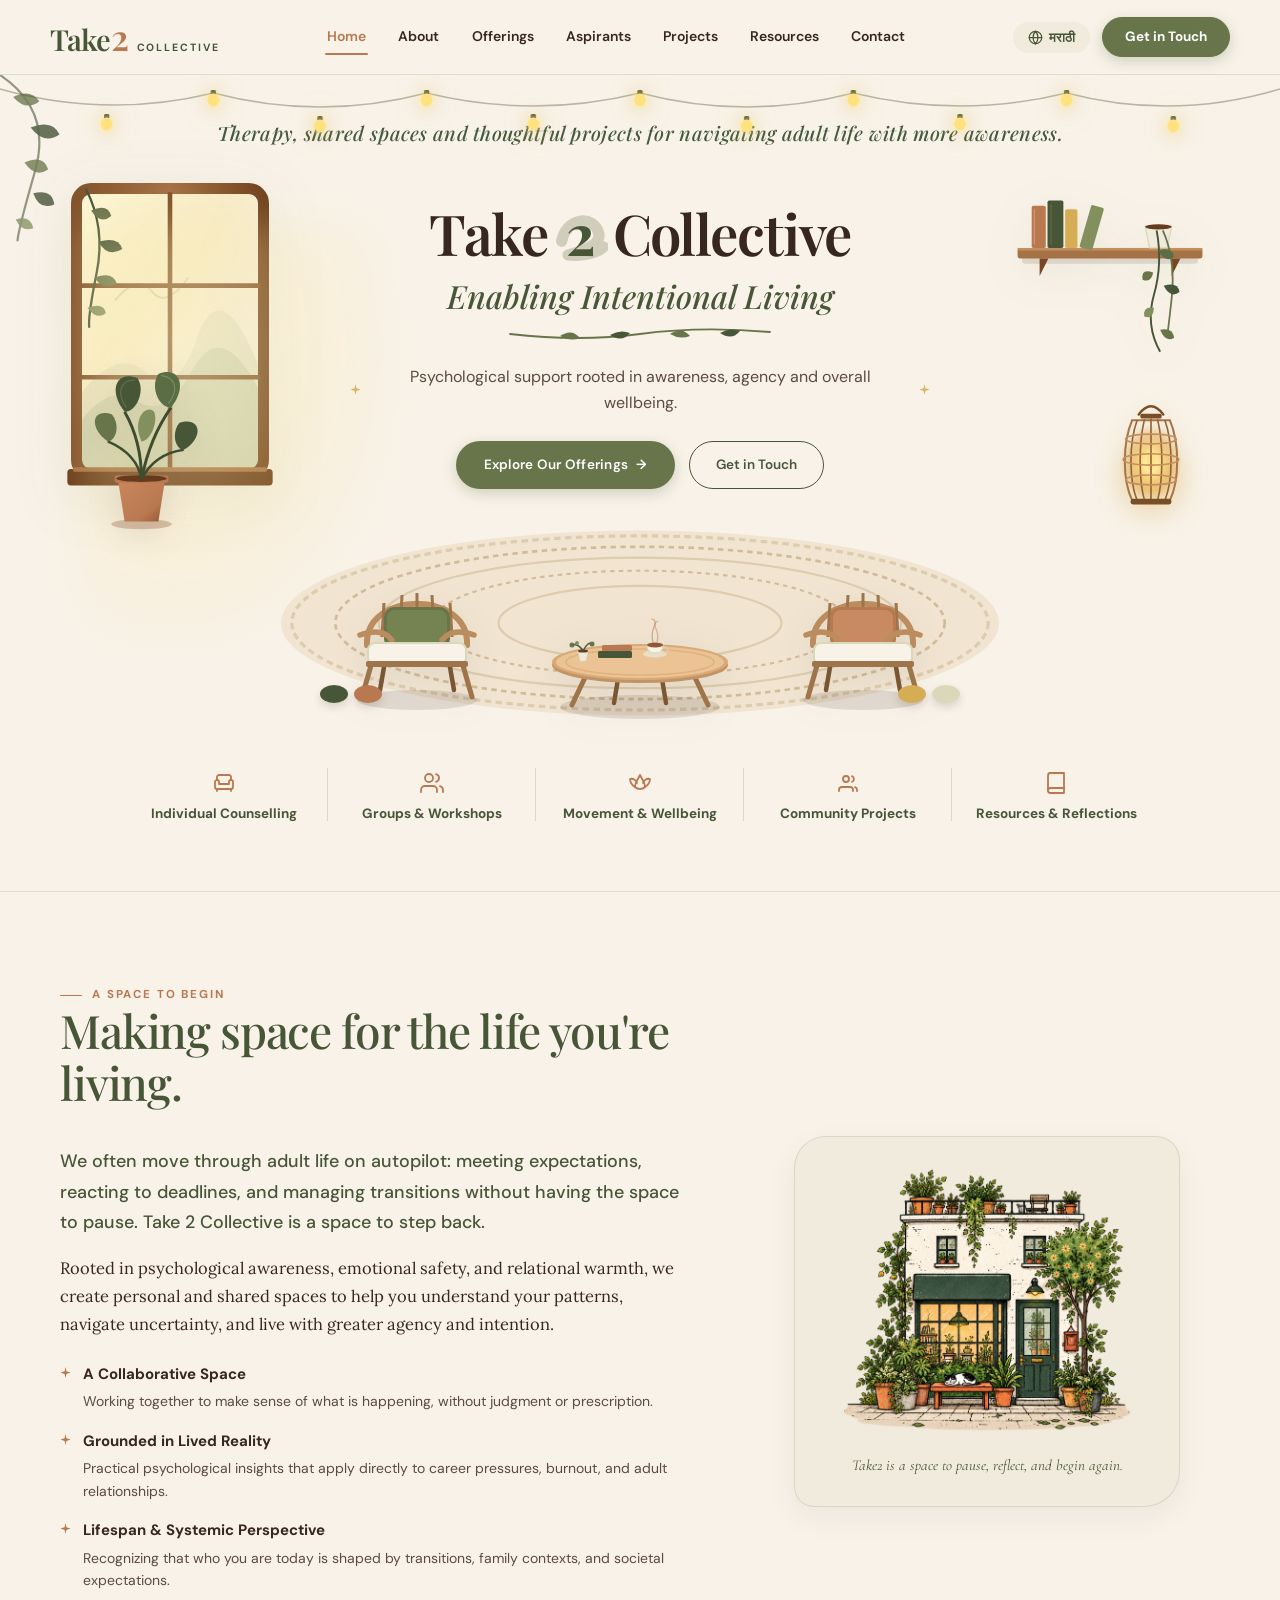
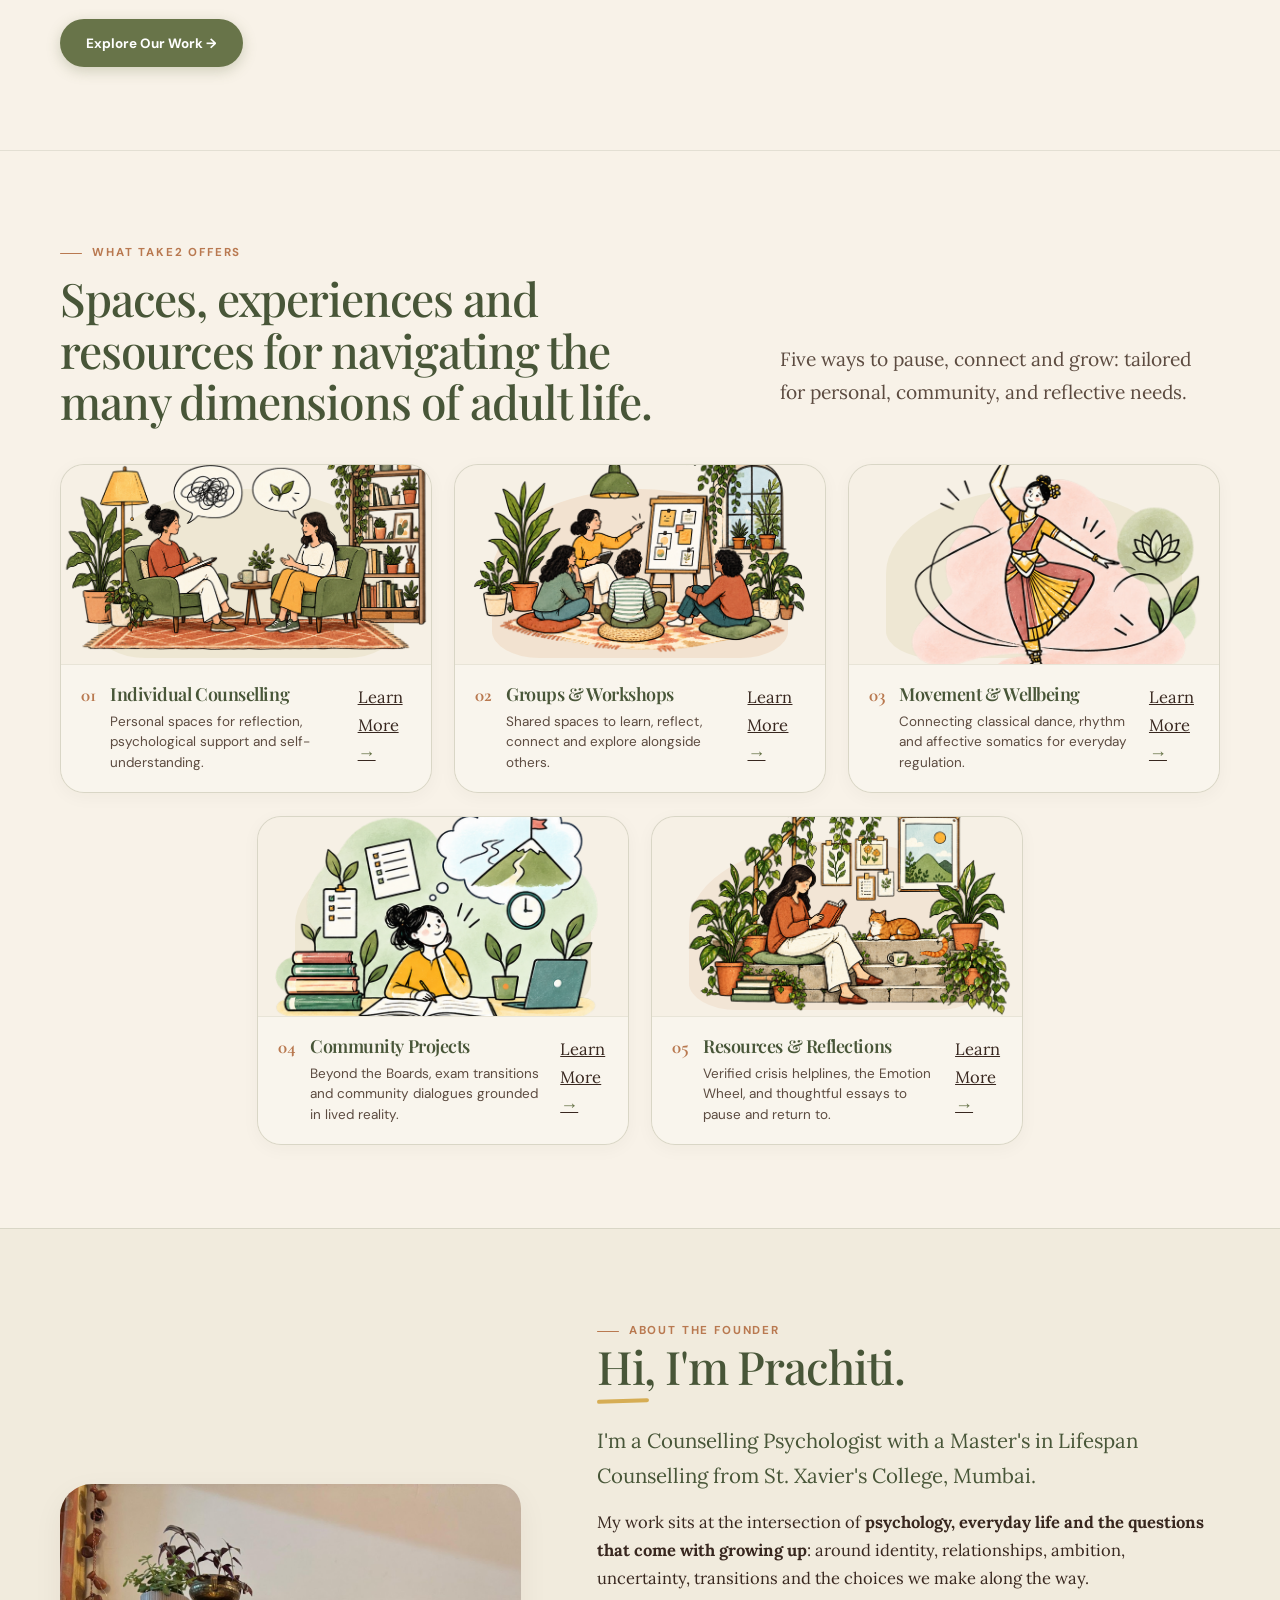
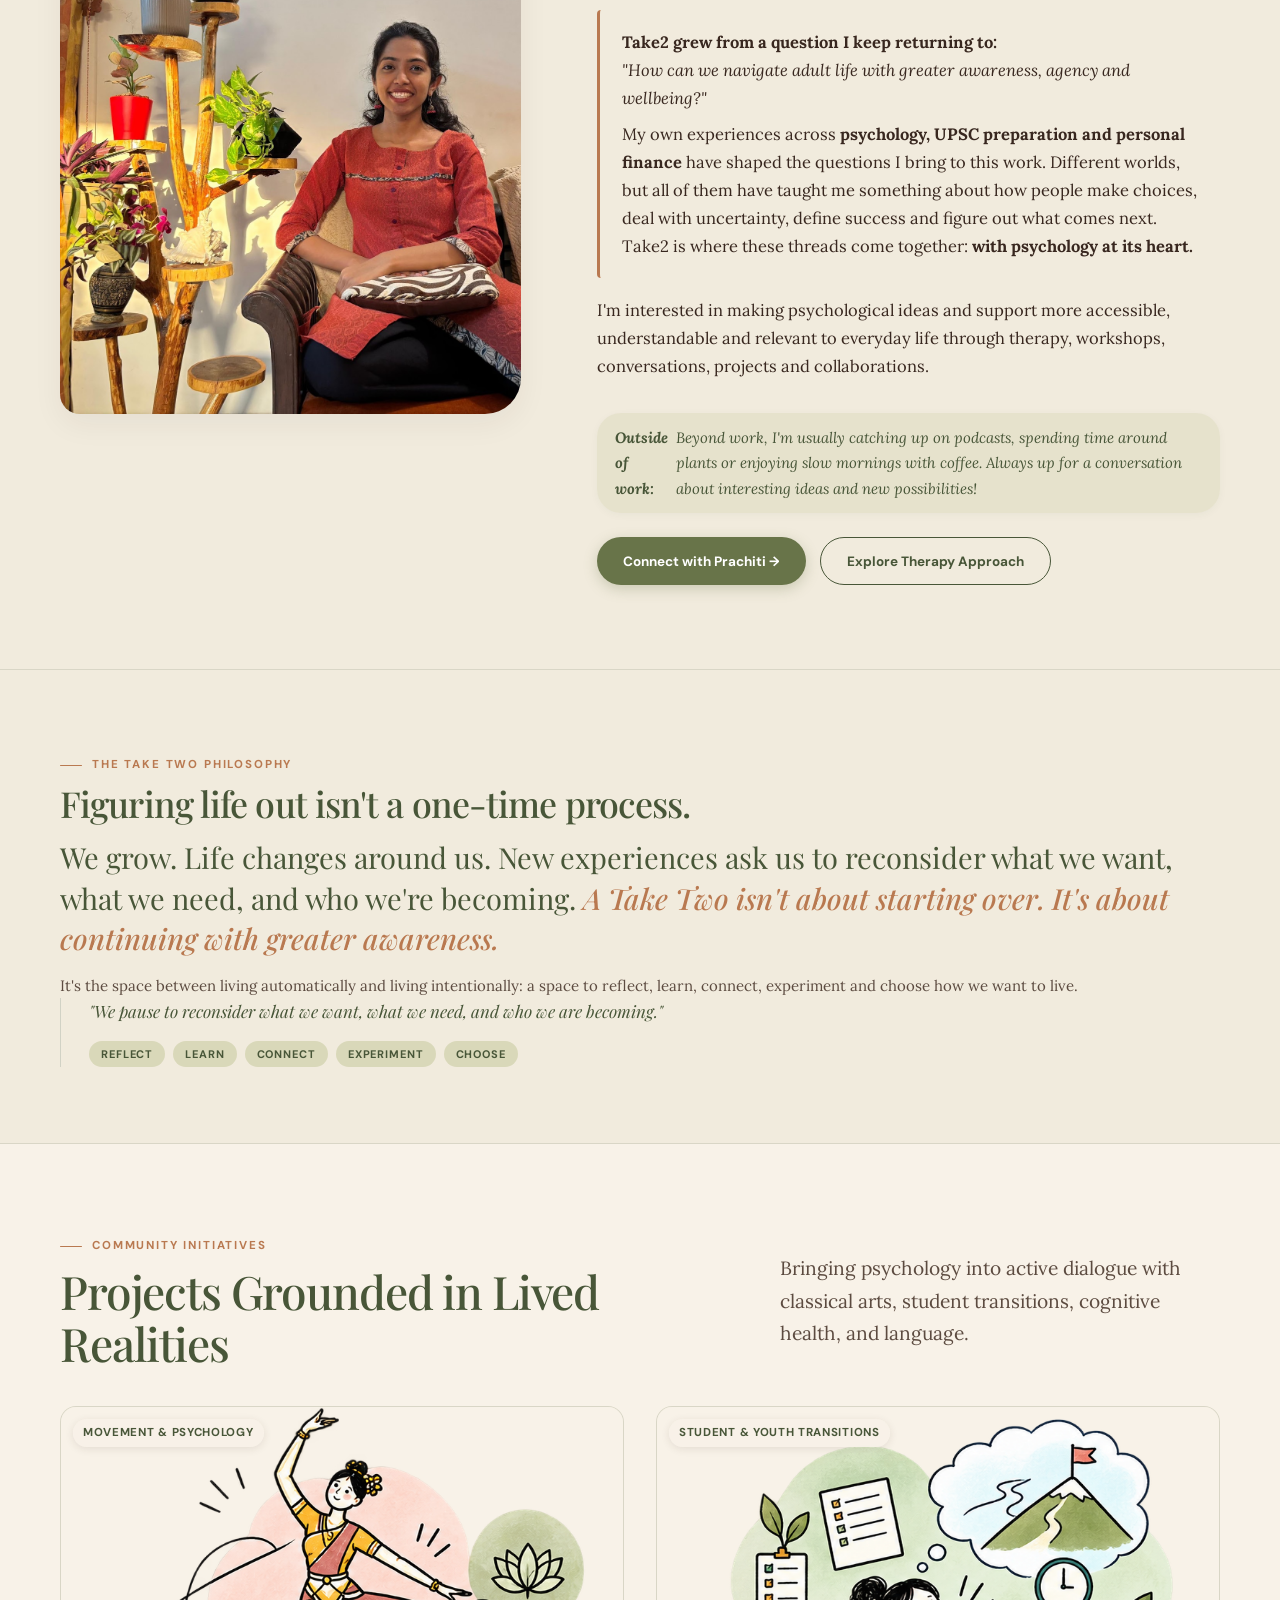
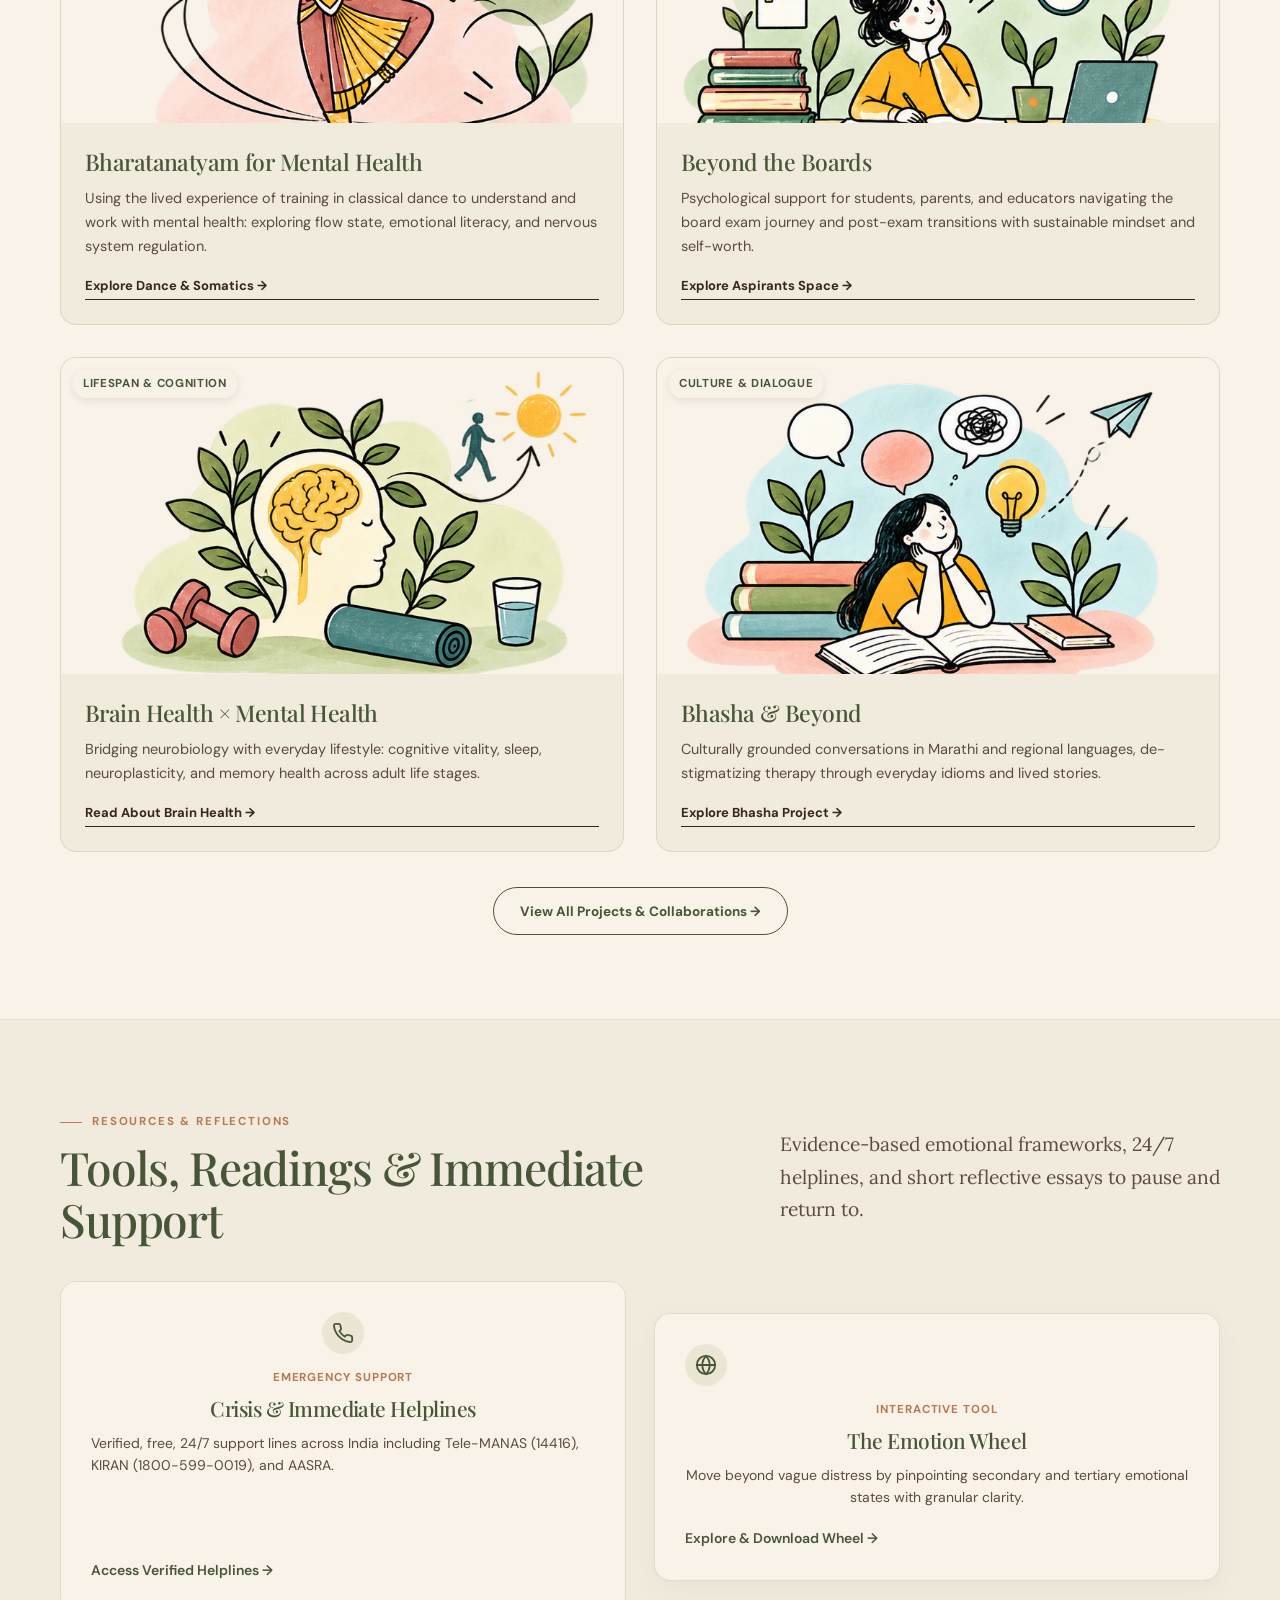
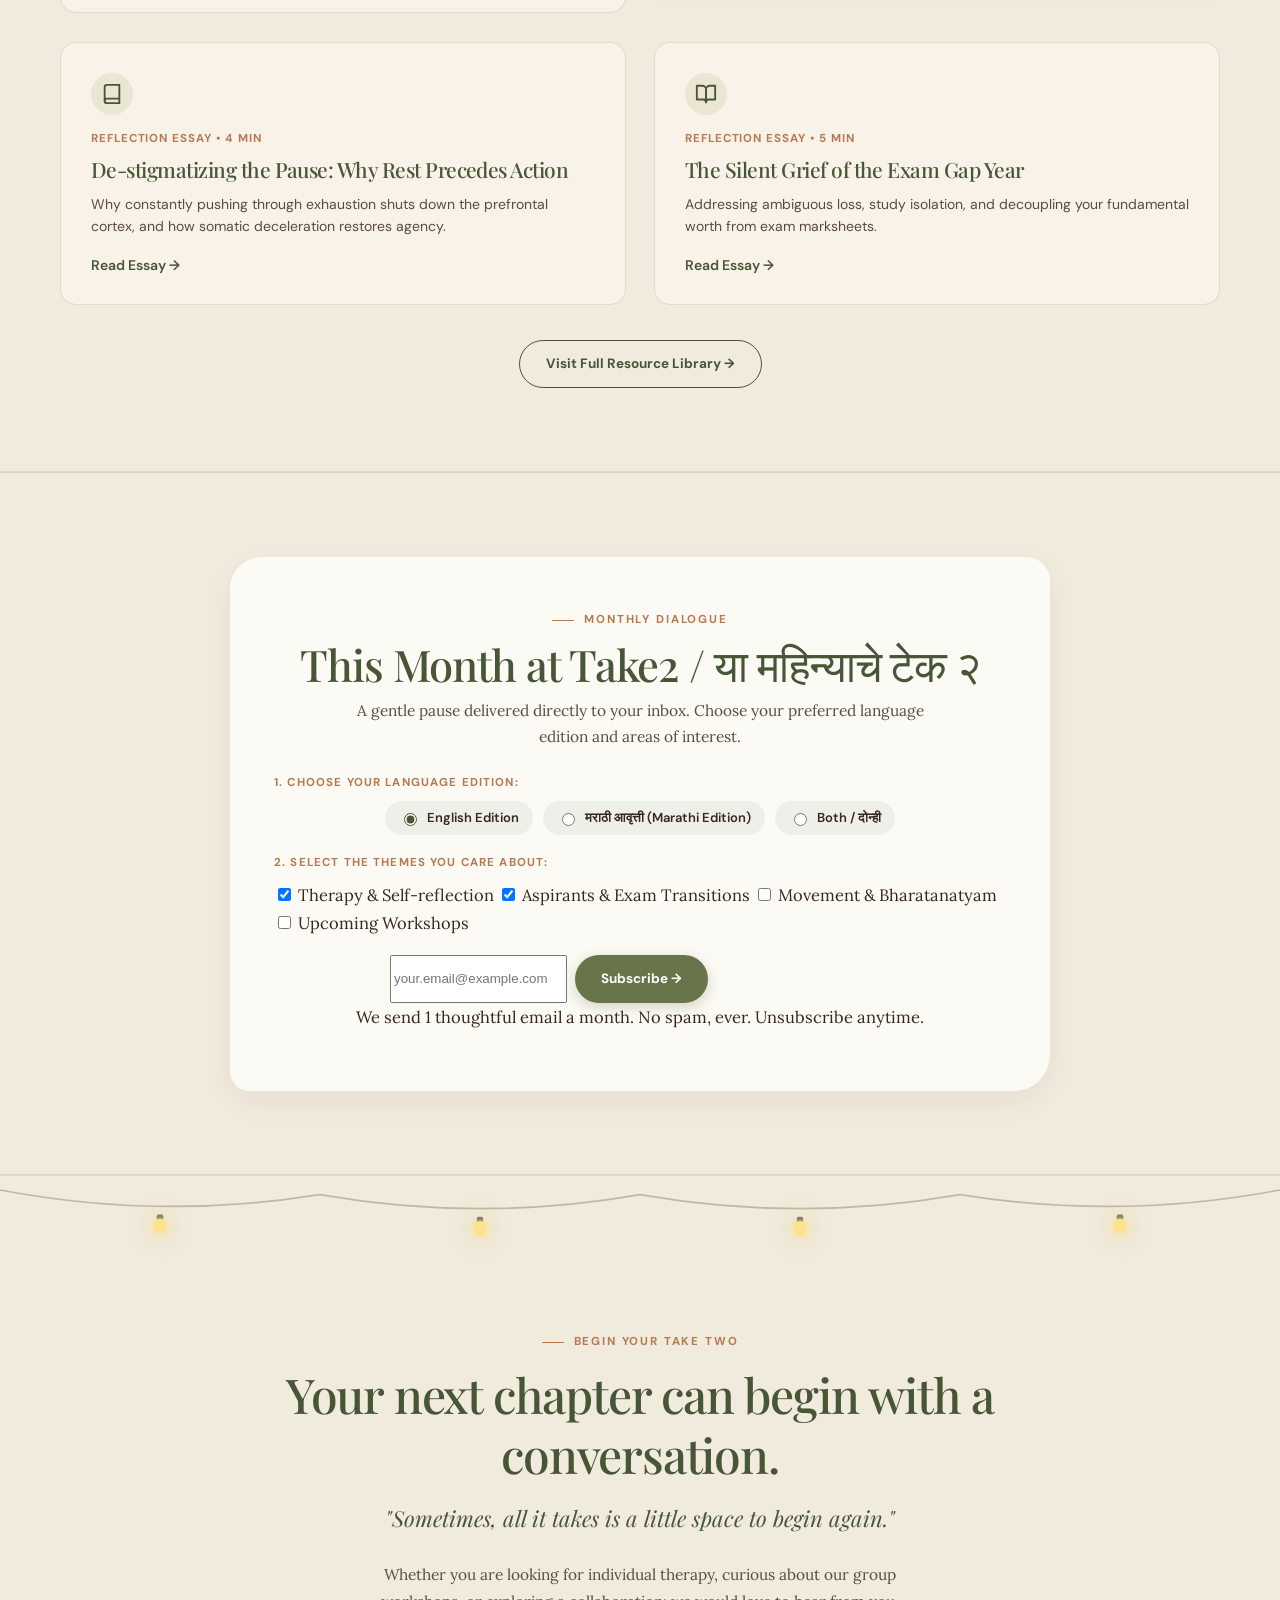
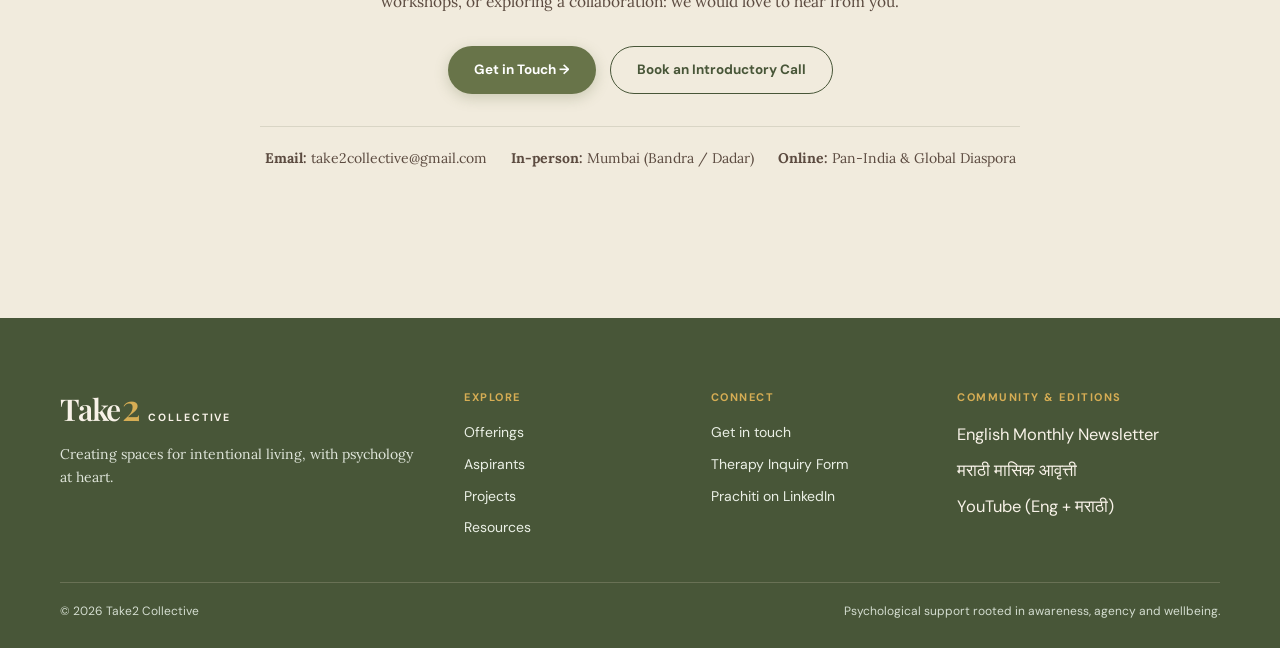
==== commit e8a2722a: "Add professional animation system: organic living room scene, fairy light multi-phase twinkle, tacti" ====
--- a/index.html
+++ b/index.html
@@ -12,6 +12,9 @@
 <body>
   <!-- Top Reading / Flow Progress Indicator -->
   <div class="scroll-progress-line" id="scrollProgressLine" aria-hidden="true"></div>
+
+  <!-- Ambient Floating Botanical Leaf Drift Overlay -->
+  <canvas id="botanicalDriftCanvas" aria-hidden="true"></canvas>
 
   <a class="skip" href="#main">Skip to content</a>
 
--- a/styles.css
+++ b/styles.css
@@ -675,6 +675,19 @@
   }
 }
 
+.floor-lantern-svg path[d*="M55,75"] {
+  transform-origin: 55px 75px;
+  animation: candleFlicker 2.4s ease-in-out infinite alternate;
+}
+
+@keyframes candleFlicker {
+  0% { transform: scale(1) rotate(-1deg); opacity: 0.9; }
+  25% { transform: scale(1.06, 0.95) rotate(1.2deg); opacity: 1; }
+  50% { transform: scale(0.96, 1.04) rotate(-0.8deg); opacity: 0.85; }
+  75% { transform: scale(1.04, 1.02) rotate(1.5deg); opacity: 0.95; }
+  100% { transform: scale(1) rotate(0deg); opacity: 0.9; }
+}
+
 /* --- Center Editorial Content --- */
 .hero-center-content {
   display: flex;
@@ -3375,10 +3388,10 @@
    emotion wheel, and responsive alignment.
    ========================================================================== */
 
-/* --- FAIRY LIGHTS GARLAND --- */
+/* --- FAIRY LIGHTS & BOTANICAL GARLAND (ORGANIC GOLDEN GLOW & MULTI-PHASE TWINKLE) --- */
 .fairy-lights-garland {
   width: 100%;
-  height: 48px;
+  height: clamp(34px, 4.5vw, 56px);
   display: block;
   pointer-events: none;
   overflow: visible;
@@ -3391,38 +3404,120 @@
 
 .fairy-light-wire {
   fill: none;
-  stroke: rgba(27, 69, 58, 0.35);
-  stroke-width: 1.4;
+  stroke: rgba(72, 86, 56, 0.38);
+  stroke-width: 1.5;
   stroke-linecap: round;
 }
 
 .fairy-bulb-glass {
   fill: #FFE180;
-  filter: drop-shadow(0 0 6px rgba(245, 197, 66, 0.85));
-  animation: bulbTwinkle 3.5s infinite ease-in-out alternate;
+  filter: drop-shadow(0 0 5px rgba(255, 235, 140, 0.9)) drop-shadow(0 0 12px rgba(214, 173, 84, 0.6));
+  animation: bulbTwinkle1 3.4s infinite ease-in-out alternate;
+  transform-origin: 0 7px;
 }
 
 .fairy-bulb:nth-child(2n) .fairy-bulb-glass {
+  animation-name: bulbTwinkle2;
+  animation-duration: 4.2s;
+  animation-delay: 0.6s;
+}
+
+.fairy-bulb:nth-child(3n) .fairy-bulb-glass {
+  animation-name: bulbTwinkle3;
+  animation-duration: 2.9s;
+  animation-delay: 1.3s;
+}
+
+.fairy-bulb:nth-child(4n) .fairy-bulb-glass {
+  animation-name: bulbTwinkle4;
   animation-duration: 4.8s;
-  animation-delay: 0.7s;
-}
-
-.fairy-bulb:nth-child(3n) .fairy-bulb-glass {
-  animation-duration: 3.2s;
-  animation-delay: 1.3s;
-}
-
-@keyframes bulbTwinkle {
-  0% { filter: drop-shadow(0 0 4px rgba(245, 197, 66, 0.6)); opacity: 0.85; }
-  50% { filter: drop-shadow(0 0 9px rgba(255, 225, 90, 0.95)); opacity: 1; }
-  100% { filter: drop-shadow(0 0 5px rgba(245, 197, 66, 0.75)); opacity: 0.9; }
+  animation-delay: 0.3s;
+}
+
+.fairy-bulb:nth-child(5n) .fairy-bulb-glass {
+  animation-name: bulbTwinkle1;
+  animation-duration: 3.7s;
+  animation-delay: 2.1s;
+}
+
+@keyframes bulbTwinkle1 {
+  0% {
+    filter: drop-shadow(0 0 4px rgba(245, 197, 66, 0.65)) drop-shadow(0 0 8px rgba(214, 173, 84, 0.35));
+    opacity: 0.82;
+    transform: scale(0.96);
+  }
+  50% {
+    filter: drop-shadow(0 0 8px rgba(255, 245, 180, 0.95)) drop-shadow(0 0 16px rgba(214, 173, 84, 0.7));
+    opacity: 1;
+    transform: scale(1.04);
+  }
+  100% {
+    filter: drop-shadow(0 0 5px rgba(245, 197, 66, 0.7)) drop-shadow(0 0 10px rgba(214, 173, 84, 0.45));
+    opacity: 0.88;
+    transform: scale(0.98);
+  }
+}
+
+@keyframes bulbTwinkle2 {
+  0% {
+    filter: drop-shadow(0 0 7px rgba(255, 235, 140, 0.9)) drop-shadow(0 0 14px rgba(214, 173, 84, 0.55));
+    opacity: 1;
+    transform: scale(1.03);
+  }
+  50% {
+    filter: drop-shadow(0 0 3px rgba(245, 197, 66, 0.55)) drop-shadow(0 0 6px rgba(214, 173, 84, 0.3));
+    opacity: 0.78;
+    transform: scale(0.94);
+  }
+  100% {
+    filter: drop-shadow(0 0 6px rgba(255, 230, 130, 0.85)) drop-shadow(0 0 12px rgba(214, 173, 84, 0.5));
+    opacity: 0.94;
+    transform: scale(1.01);
+  }
+}
+
+@keyframes bulbTwinkle3 {
+  0% {
+    filter: drop-shadow(0 0 4px rgba(245, 197, 66, 0.65));
+    opacity: 0.85;
+    transform: scale(0.97);
+  }
+  60% {
+    filter: drop-shadow(0 0 9px rgba(255, 250, 190, 0.98)) drop-shadow(0 0 18px rgba(214, 173, 84, 0.75));
+    opacity: 1;
+    transform: scale(1.05);
+  }
+  100% {
+    filter: drop-shadow(0 0 4px rgba(245, 197, 66, 0.65));
+    opacity: 0.85;
+    transform: scale(0.97);
+  }
+}
+
+@keyframes bulbTwinkle4 {
+  0% {
+    filter: drop-shadow(0 0 6px rgba(255, 225, 90, 0.8));
+    opacity: 0.9;
+  }
+  40% {
+    filter: drop-shadow(0 0 3px rgba(245, 197, 66, 0.5));
+    opacity: 0.75;
+  }
+  80% {
+    filter: drop-shadow(0 0 10px rgba(255, 245, 180, 0.95)) drop-shadow(0 0 15px rgba(214, 173, 84, 0.65));
+    opacity: 1;
+  }
+  100% {
+    filter: drop-shadow(0 0 6px rgba(255, 225, 90, 0.8));
+    opacity: 0.9;
+  }
 }
 
 .fairy-cap {
-  fill: #1B453A;
-}
-
-/* Botanical Corner Vines */
+  fill: #485638;
+}
+
+/* Botanical Corner Vines with Gentle Ambient Sway */
 .botanical-vine-corner {
   position: absolute;
   top: 0;
@@ -3430,15 +3525,50 @@
   pointer-events: none;
   z-index: 9;
   opacity: 0.9;
+  transition: opacity 0.5s ease;
 }
 
 .botanical-vine-left {
   left: 0;
+  transform-origin: 0 0;
+  animation: vineBreezeLeft 9s ease-in-out infinite alternate;
 }
 
 .botanical-vine-right {
   right: 0;
+  transform-origin: 100% 0;
   transform: scaleX(-1);
+  animation: vineBreezeRight 11s ease-in-out infinite alternate;
+}
+
+@keyframes vineBreezeLeft {
+  0% {
+    transform: rotate(0deg) skewX(0deg);
+  }
+  40% {
+    transform: rotate(1.4deg) skewX(0.8deg);
+  }
+  75% {
+    transform: rotate(-0.7deg) skewX(-0.4deg);
+  }
+  100% {
+    transform: rotate(0.9deg) skewX(0.5deg);
+  }
+}
+
+@keyframes vineBreezeRight {
+  0% {
+    transform: scaleX(-1) rotate(0deg) skewX(0deg);
+  }
+  35% {
+    transform: scaleX(-1) rotate(-1.5deg) skewX(-0.7deg);
+  }
+  70% {
+    transform: scaleX(-1) rotate(0.8deg) skewX(0.4deg);
+  }
+  100% {
+    transform: scaleX(-1) rotate(-1.1deg) skewX(-0.5deg);
+  }
 }
 
 /* --- HERO 5 OFFERINGS STRIP (Clean Flow, Unboxed per Mockup) --- */
@@ -4638,3 +4768,401 @@
     width: 180px;
   }
 }
+
+
+/* ==========================================================================
+   PROFESSIONAL EDITORIAL ANIMATION SYSTEM
+   Organic breathing room scene, fluid tactile micro-interactions,
+   slanted shadows, floating botanical particles, and graceful scroll reveals.
+   ========================================================================== */
+
+/* --- 1. Ambient Living Room Scene Elements --- */
+.sunlight-glow-overlay {
+  position: absolute;
+  top: 15%;
+  left: 10%;
+  width: 140%;
+  height: 120%;
+  background: radial-gradient(ellipse at 30% 30%, rgba(255, 245, 200, 0.45) 0%, rgba(255, 230, 150, 0.2) 45%, transparent 75%);
+  pointer-events: none;
+  z-index: 1;
+  filter: blur(18px);
+  animation: sunlightBreathe 8s ease-in-out infinite alternate;
+}
+
+@keyframes sunlightBreathe {
+  0% {
+    opacity: 0.65;
+    transform: scale(0.96) translate(0, 0);
+  }
+  50% {
+    opacity: 0.95;
+    transform: scale(1.04) translate(3px, 2px);
+  }
+  100% {
+    opacity: 0.72;
+    transform: scale(0.98) translate(-1px, 1px);
+  }
+}
+
+.window-floor-plant-svg {
+  transform-origin: bottom center;
+  animation: plantBreathe 9s ease-in-out infinite alternate;
+}
+
+@keyframes plantBreathe {
+  0% {
+    transform: rotate(0deg) scale(1);
+  }
+  50% {
+    transform: rotate(0.9deg) scale(1.015);
+  }
+  100% {
+    transform: rotate(-0.6deg) scale(0.995);
+  }
+}
+
+.floating-shelf-svg path[d*="M178,72"],
+.floating-shelf-svg path[d*="M185,72"] {
+  transform-origin: 180px 72px;
+  animation: pothosSway 8s ease-in-out infinite alternate;
+}
+
+@keyframes pothosSway {
+  0% {
+    transform: rotate(0deg);
+  }
+  50% {
+    transform: rotate(1.8deg);
+  }
+  100% {
+    transform: rotate(-1.2deg);
+  }
+}
+
+.tea-steam-wisp {
+  animation: steamDrift 3s ease-out infinite;
+}
+
+.steam-2 {
+  animation-delay: 1.5s;
+}
+
+@keyframes steamDrift {
+  0% {
+    transform: translateY(0) scaleX(1);
+    opacity: 0;
+  }
+  25% {
+    opacity: 0.65;
+  }
+  50% {
+    transform: translateY(-8px) scaleX(1.2) translateX(3px);
+    opacity: 0.45;
+  }
+  80% {
+    opacity: 0.15;
+  }
+  100% {
+    transform: translateY(-16px) scaleX(0.8) translateX(-3px);
+    opacity: 0;
+  }
+}
+
+.mark-two-brush .brush-stroke-svg {
+  animation: brushstrokeBloom 1.2s cubic-bezier(0.16, 1, 0.3, 1) forwards;
+}
+
+@keyframes brushstrokeBloom {
+  0% {
+    opacity: 0;
+    transform: scale(0.65) rotate(-6deg);
+  }
+  100% {
+    opacity: 1;
+    transform: scale(1) rotate(0deg);
+  }
+}
+
+.leaf-underline-flourish {
+  animation: flourishDraw 1.4s cubic-bezier(0.16, 1, 0.3, 1) 0.25s both;
+}
+
+@keyframes flourishDraw {
+  0% {
+    opacity: 0;
+    transform: scaleX(0.85);
+  }
+  100% {
+    opacity: 1;
+    transform: scaleX(1);
+  }
+}
+
+/* --- 2. Header & Navigation Micro-Interactions --- */
+.site-header {
+  transition: background-color 0.35s ease, box-shadow 0.35s ease, backdrop-filter 0.35s ease;
+}
+
+.site-header.is-scrolled {
+  background: rgba(248, 242, 232, 0.94);
+  box-shadow: 0 4px 20px rgba(56, 39, 31, 0.06);
+  backdrop-filter: blur(10px);
+}
+
+.nav-links a {
+  position: relative;
+  transition: color 0.25s ease;
+}
+
+.nav-links a::after {
+  content: '';
+  position: absolute;
+  bottom: -3px;
+  left: 50%;
+  width: 0;
+  height: 2px;
+  background: var(--terra);
+  border-radius: 1px;
+  transition: width 0.3s cubic-bezier(0.16, 1, 0.3, 1), transform 0.3s cubic-bezier(0.16, 1, 0.3, 1);
+  transform: translateX(-50%);
+}
+
+.nav-links a:hover::after,
+.nav-links a[aria-current="page"]::after {
+  width: 100%;
+}
+
+.nav-links a:hover {
+  color: var(--terra);
+}
+
+/* --- 3. Interactive Tactile Buttons --- */
+.button {
+  position: relative;
+  overflow: hidden;
+  transition: transform 0.28s cubic-bezier(0.16, 1, 0.3, 1),
+              box-shadow 0.28s cubic-bezier(0.16, 1, 0.3, 1),
+              background 0.25s ease,
+              color 0.25s ease,
+              border-color 0.25s ease;
+}
+
+.button-primary,
+.hero-main-cta,
+.nav-cta {
+  background: var(--olive);
+  color: #FFFFFF !important;
+  box-shadow: 0 4px 14px rgba(104, 116, 73, 0.28);
+}
+
+.button-primary:hover,
+.hero-main-cta:hover,
+.nav-cta:hover {
+  background: var(--forest);
+  transform: translateY(-2.5px) scale(1.015);
+  box-shadow: 0 8px 24px rgba(72, 86, 56, 0.32), 0 2px 6px rgba(104, 116, 73, 0.2);
+}
+
+.button-primary:active,
+.hero-main-cta:active,
+.nav-cta:active {
+  transform: translateY(0.5px) scale(0.99);
+  box-shadow: 0 2px 8px rgba(72, 86, 56, 0.25);
+}
+
+.button-outline,
+.hero-secondary-cta {
+  border: 1.5px solid var(--forest);
+  color: var(--forest) !important;
+  background: transparent;
+  transition: all 0.28s cubic-bezier(0.16, 1, 0.3, 1);
+}
+
+.button-outline:hover,
+.hero-secondary-cta:hover {
+  background: rgba(72, 86, 56, 0.08);
+  border-color: var(--forest);
+  transform: translateY(-2px);
+  box-shadow: 0 6px 18px rgba(72, 86, 56, 0.12);
+}
+
+.button-outline:active,
+.hero-secondary-cta:active {
+  transform: translateY(0.5px);
+}
+
+/* --- 4. 5 Offerings Quick Strip Elevation --- */
+.offering-strip-item {
+  transition: transform 0.3s cubic-bezier(0.16, 1, 0.3, 1), color 0.3s ease;
+}
+
+.offering-strip-item:hover {
+  transform: translateY(-3.5px);
+  color: var(--terra);
+}
+
+.offering-strip-item:hover .offering-strip-icon svg {
+  transform: translateY(-2px) scale(1.14);
+  color: var(--terra);
+}
+
+.offering-strip-icon svg {
+  transition: transform 0.3s cubic-bezier(0.16, 1, 0.3, 1), color 0.3s ease;
+}
+
+/* --- 5. Interactive Cards Hover Physics --- */
+.offer-story {
+  transition: transform 0.4s cubic-bezier(0.16, 1, 0.3, 1),
+              box-shadow 0.4s cubic-bezier(0.16, 1, 0.3, 1),
+              border-color 0.3s ease;
+}
+
+.offer-story:hover {
+  transform: translateY(-7px);
+  box-shadow: 0 18px 38px rgba(72, 86, 56, 0.12), 0 4px 12px rgba(56, 39, 31, 0.06);
+  border-color: rgba(104, 116, 73, 0.35);
+}
+
+.offer-story .offer-visual img {
+  transition: transform 0.55s cubic-bezier(0.16, 1, 0.3, 1);
+}
+
+.offer-story:hover .offer-visual img {
+  transform: scale(1.04);
+}
+
+.offer-story .story-link-btn .story-arrow {
+  transition: transform 0.3s cubic-bezier(0.16, 1, 0.3, 1), color 0.3s ease;
+}
+
+.offer-story:hover .story-link-btn .story-arrow {
+  transform: translateX(6px);
+  color: var(--terra);
+}
+
+.manifesto-pill {
+  transition: transform 0.28s cubic-bezier(0.16, 1, 0.3, 1),
+              background 0.28s ease,
+              color 0.28s ease,
+              box-shadow 0.28s ease,
+              letter-spacing 0.28s ease;
+}
+
+.manifesto-pill:hover {
+  transform: translateY(-3px) scale(1.03);
+  background: var(--forest);
+  color: #FFFFFF;
+  box-shadow: 0 6px 16px rgba(72, 86, 56, 0.25);
+  letter-spacing: 0.08em;
+}
+
+.project-preview-card {
+  transition: transform 0.4s cubic-bezier(0.16, 1, 0.3, 1),
+              box-shadow 0.4s cubic-bezier(0.16, 1, 0.3, 1),
+              border-color 0.3s ease;
+}
+
+.project-preview-card:hover {
+  transform: translateY(-6px);
+  box-shadow: 0 16px 36px rgba(72, 86, 56, 0.14);
+  border-color: var(--olive);
+}
+
+.project-preview-visual img {
+  transition: transform 0.55s cubic-bezier(0.16, 1, 0.3, 1);
+}
+
+.project-preview-card:hover .project-preview-visual img {
+  transform: scale(1.045);
+}
+
+.project-preview-body .text-link {
+  display: inline-flex;
+  align-items: center;
+  gap: 4px;
+  transition: color 0.25s ease, gap 0.25s ease;
+}
+
+.project-preview-card:hover .project-preview-body .text-link {
+  color: var(--terra);
+  gap: 8px;
+}
+
+.resource-preview-card {
+  transition: transform 0.38s cubic-bezier(0.16, 1, 0.3, 1),
+              box-shadow 0.38s cubic-bezier(0.16, 1, 0.3, 1),
+              border-color 0.3s ease;
+}
+
+.resource-preview-card:hover {
+  transform: translateY(-5px);
+  box-shadow: 0 14px 32px rgba(72, 86, 56, 0.12);
+  border-color: var(--olive);
+}
+
+.resource-card-icon {
+  transition: transform 0.3s ease, background 0.3s ease, color 0.3s ease;
+}
+
+.resource-preview-card:hover .resource-card-icon {
+  transform: scale(1.1);
+  background: var(--forest);
+  color: #FFFFFF;
+}
+
+.resource-action-link,
+.article-read-btn {
+  transition: color 0.25s ease, transform 0.25s ease;
+}
+
+.resource-preview-card:hover .resource-action-link,
+.resource-preview-card:hover .article-read-btn {
+  color: var(--terra);
+  transform: translateX(4px);
+}
+
+.founder-photo {
+  transition: transform 0.45s cubic-bezier(0.16, 1, 0.3, 1);
+}
+
+.founder-photo:hover {
+  transform: translateY(-4px) rotate(-0.5deg);
+}
+
+.founder-photo img {
+  transition: box-shadow 0.4s ease;
+}
+
+.founder-photo:hover img {
+  box-shadow: 0 18px 40px rgba(56, 39, 31, 0.14);
+}
+
+/* --- 6. Ambient Floating Botanical Canvas Overlay --- */
+#botanicalDriftCanvas {
+  position: fixed;
+  top: 0;
+  left: 0;
+  width: 100vw;
+  height: 100vh;
+  pointer-events: none;
+  z-index: 98;
+  opacity: 0.6;
+}
+
+/* --- 7. Reduced Motion Support --- */
+@media (prefers-reduced-motion: reduce) {
+  *, *::before, *::after {
+    animation-duration: 0.01ms !important;
+    animation-iteration-count: 1 !important;
+    transition-duration: 0.01ms !important;
+    scroll-behavior: auto !important;
+  }
+  #botanicalDriftCanvas {
+    display: none !important;
+  }
+  .fairy-bulb-glass {
+    filter: drop-shadow(0 0 6px rgba(245, 197, 66, 0.85)) !important;
+    opacity: 0.9 !important;
+  }
+}
